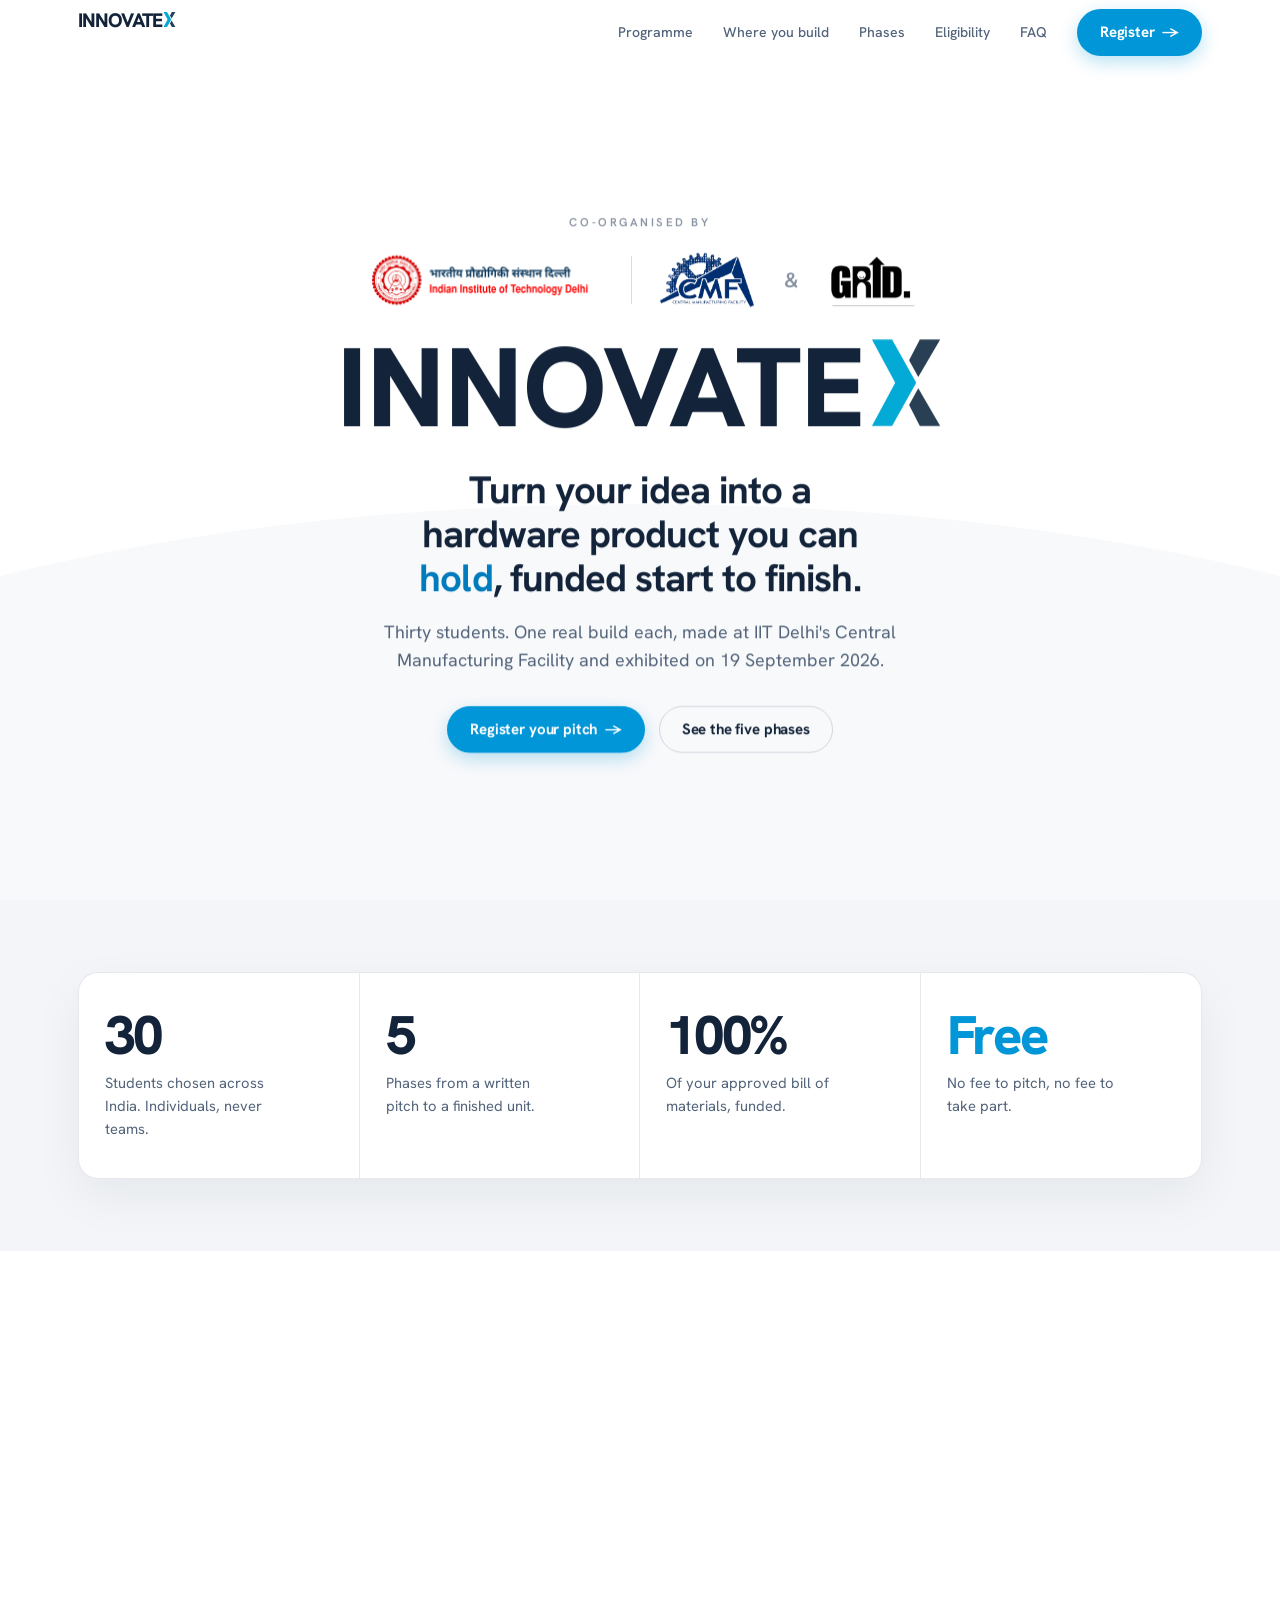
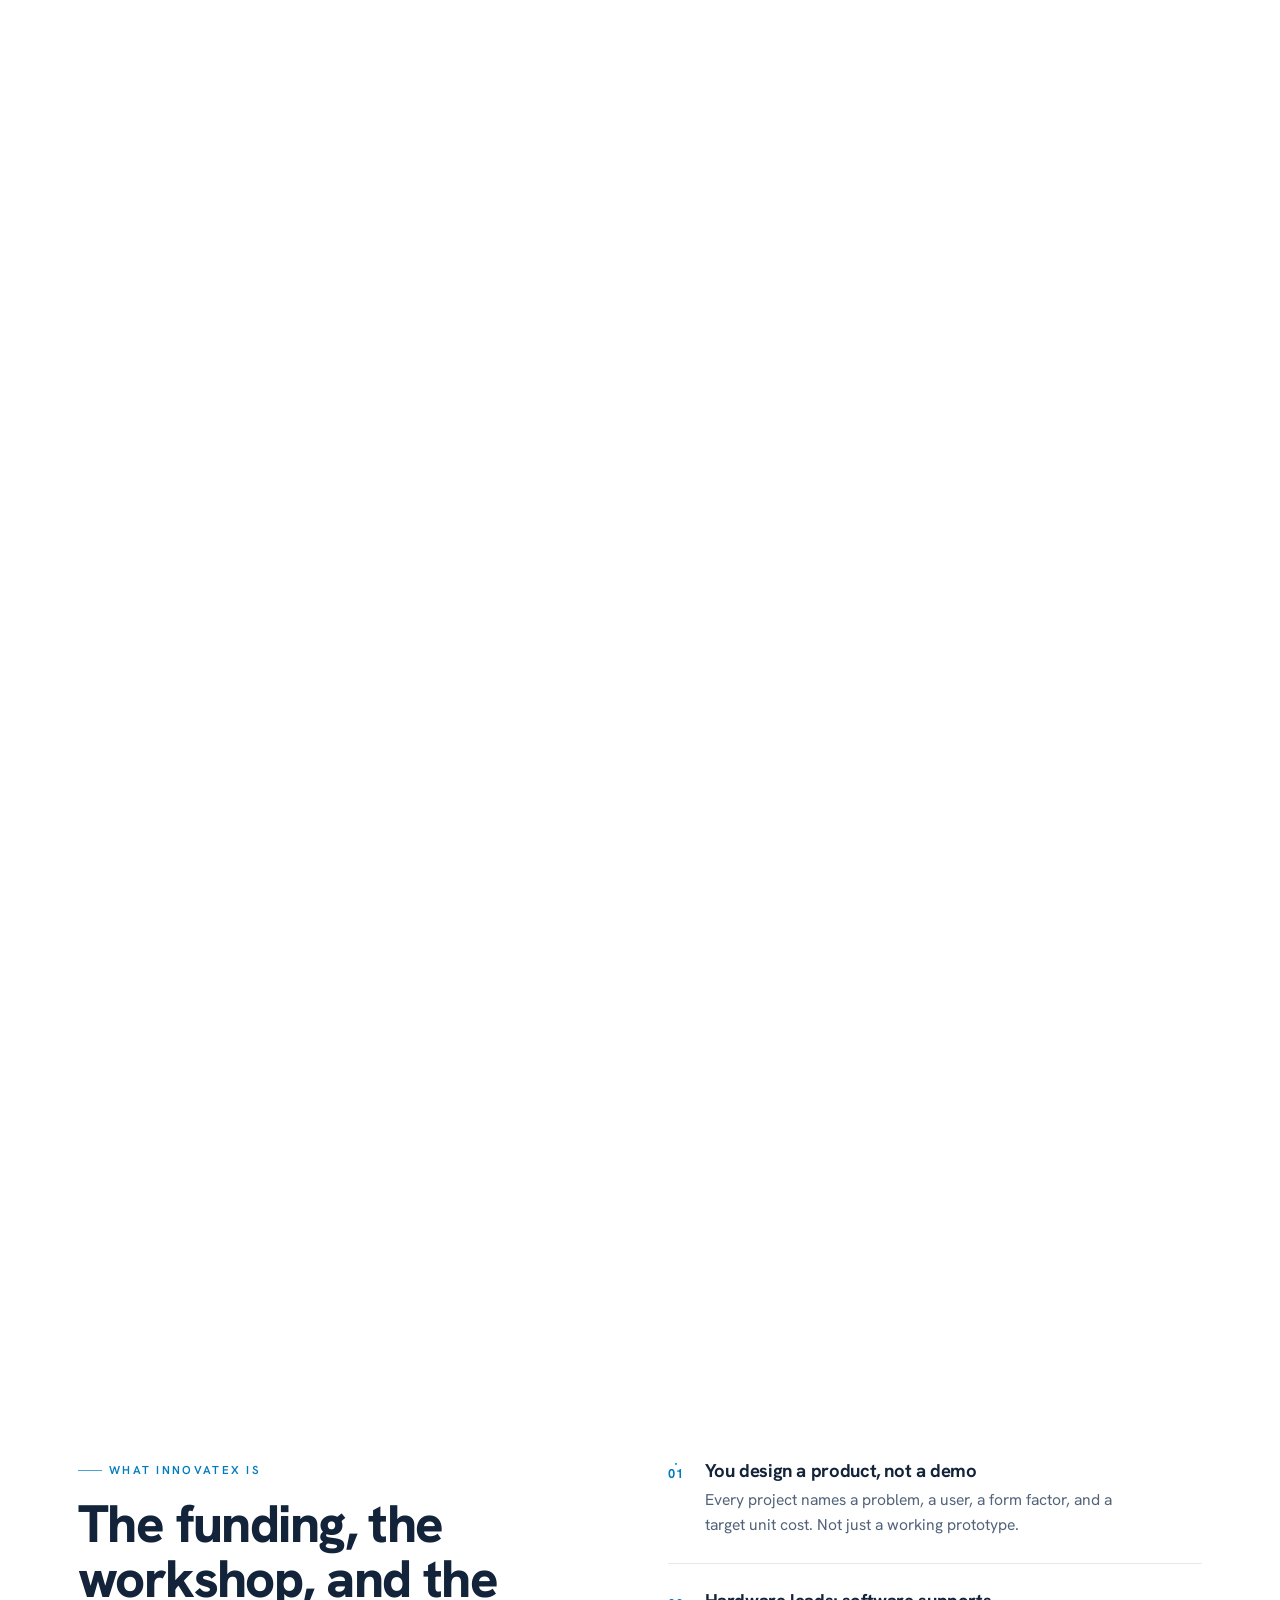
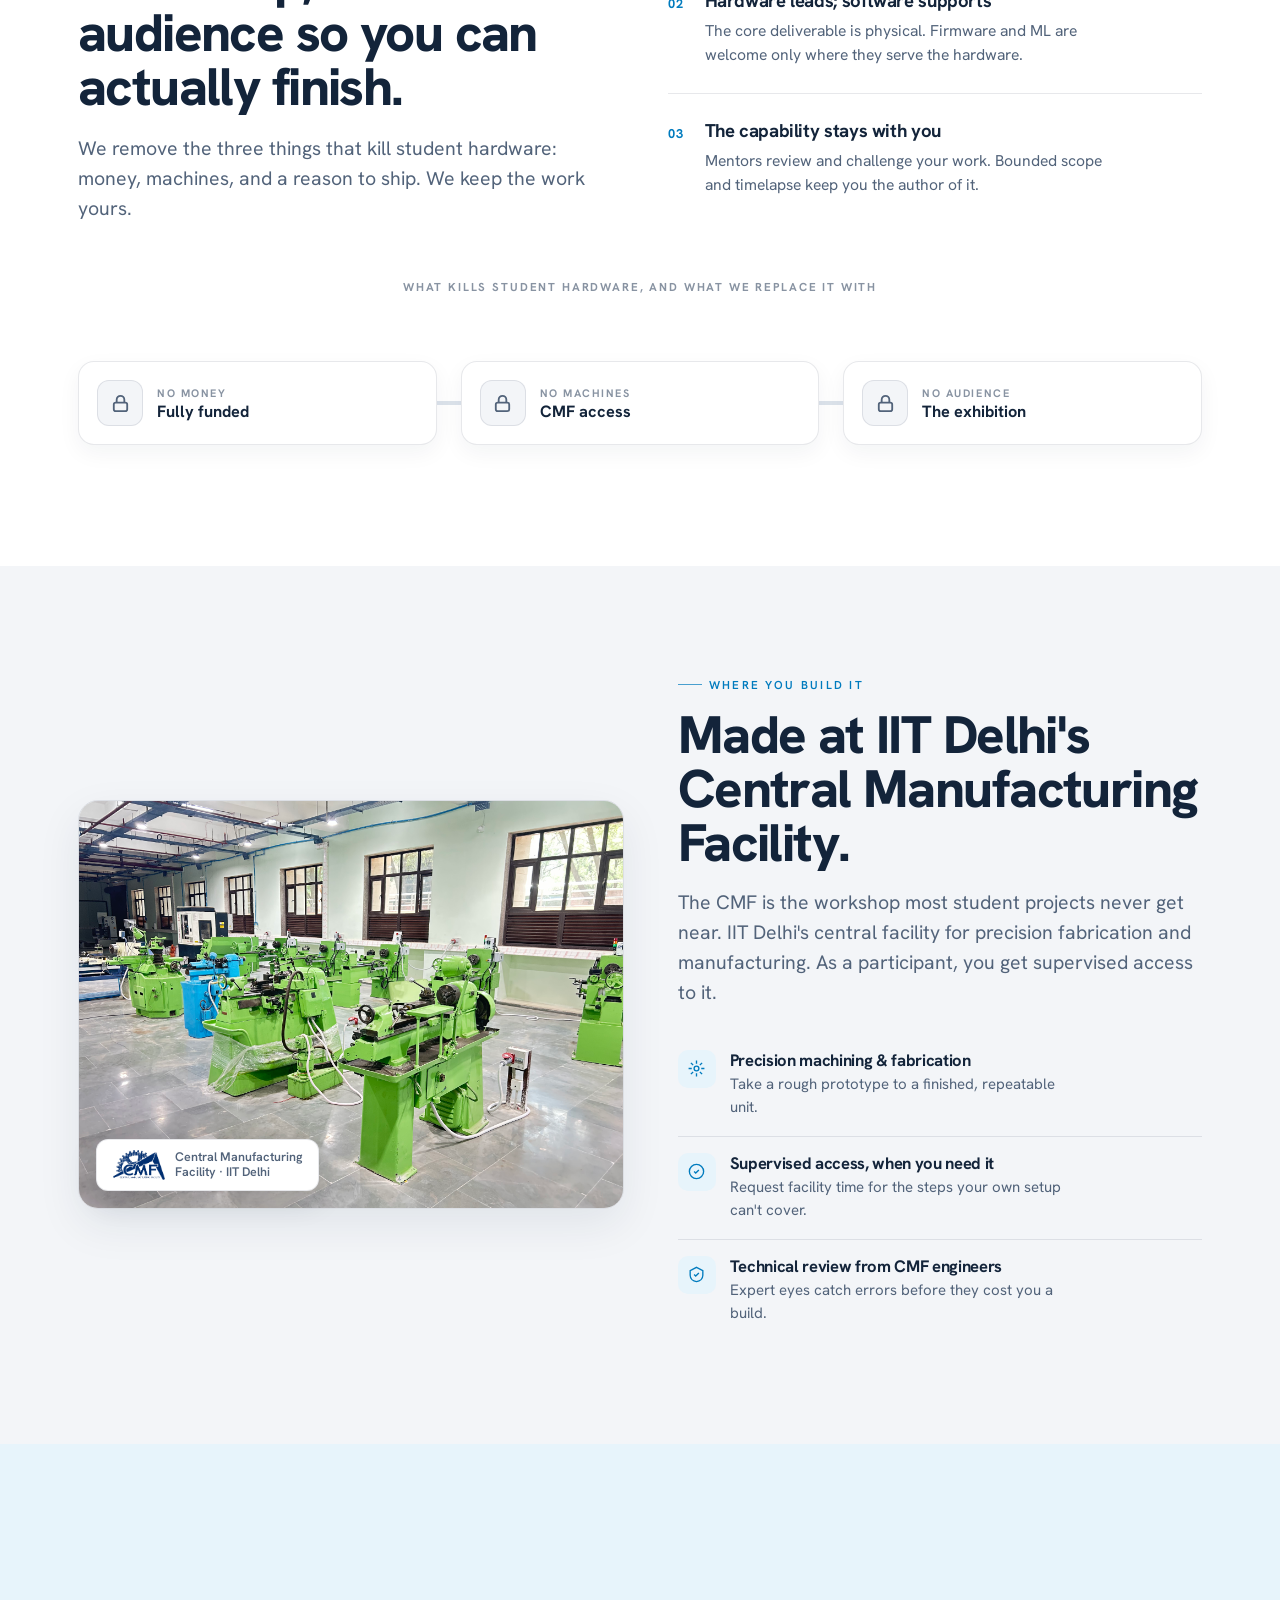
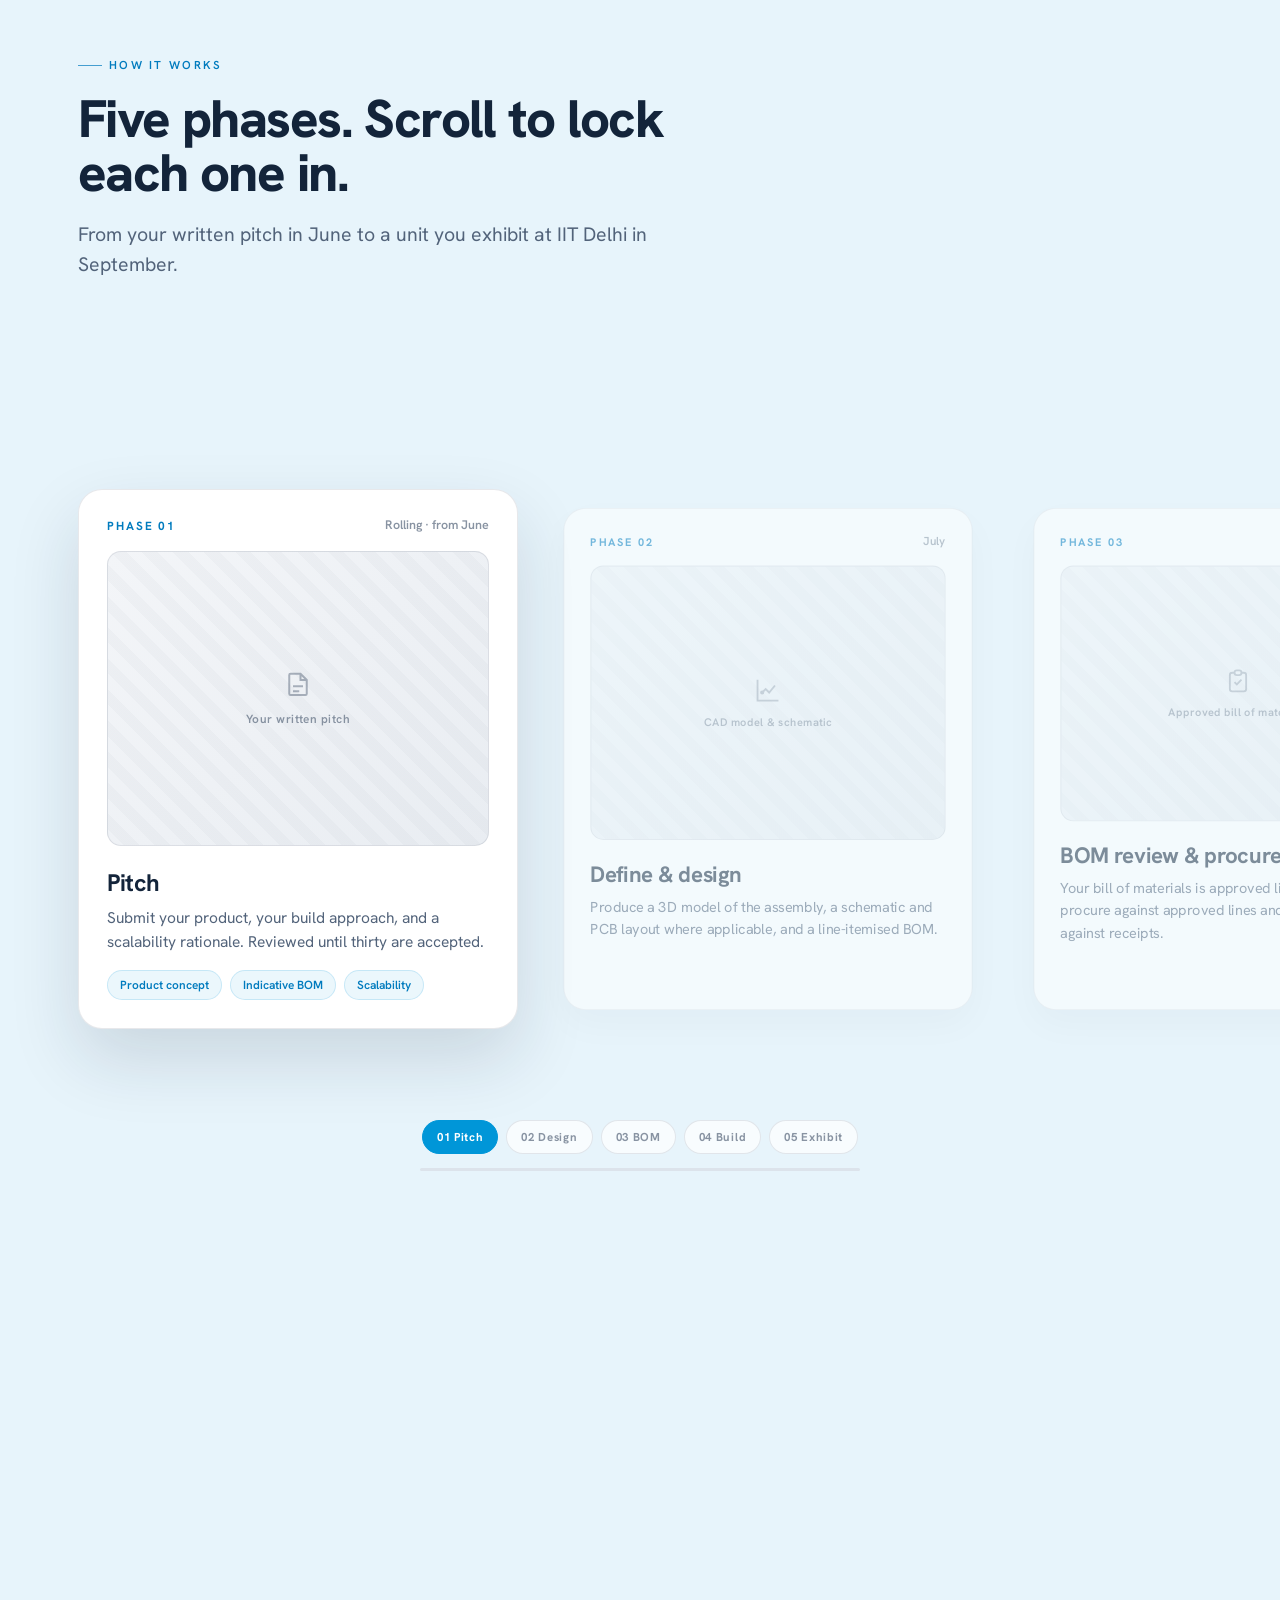
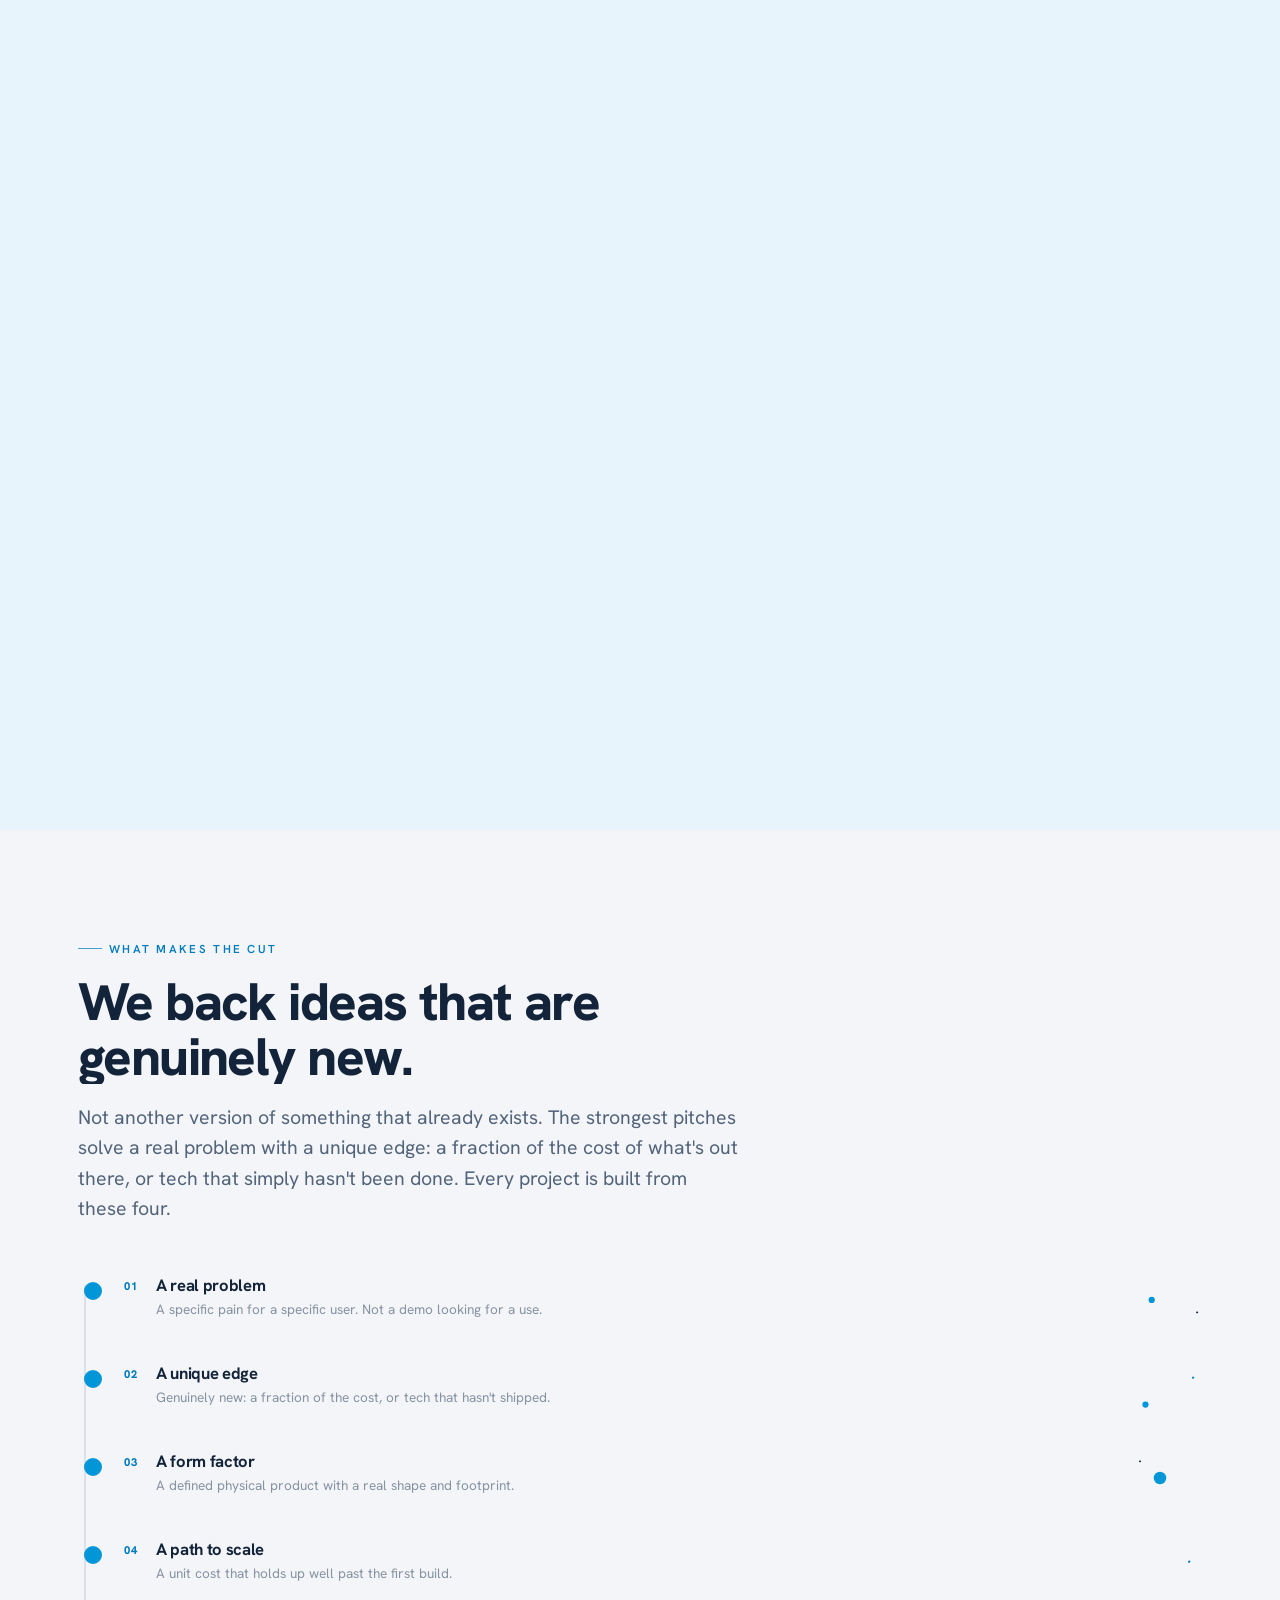
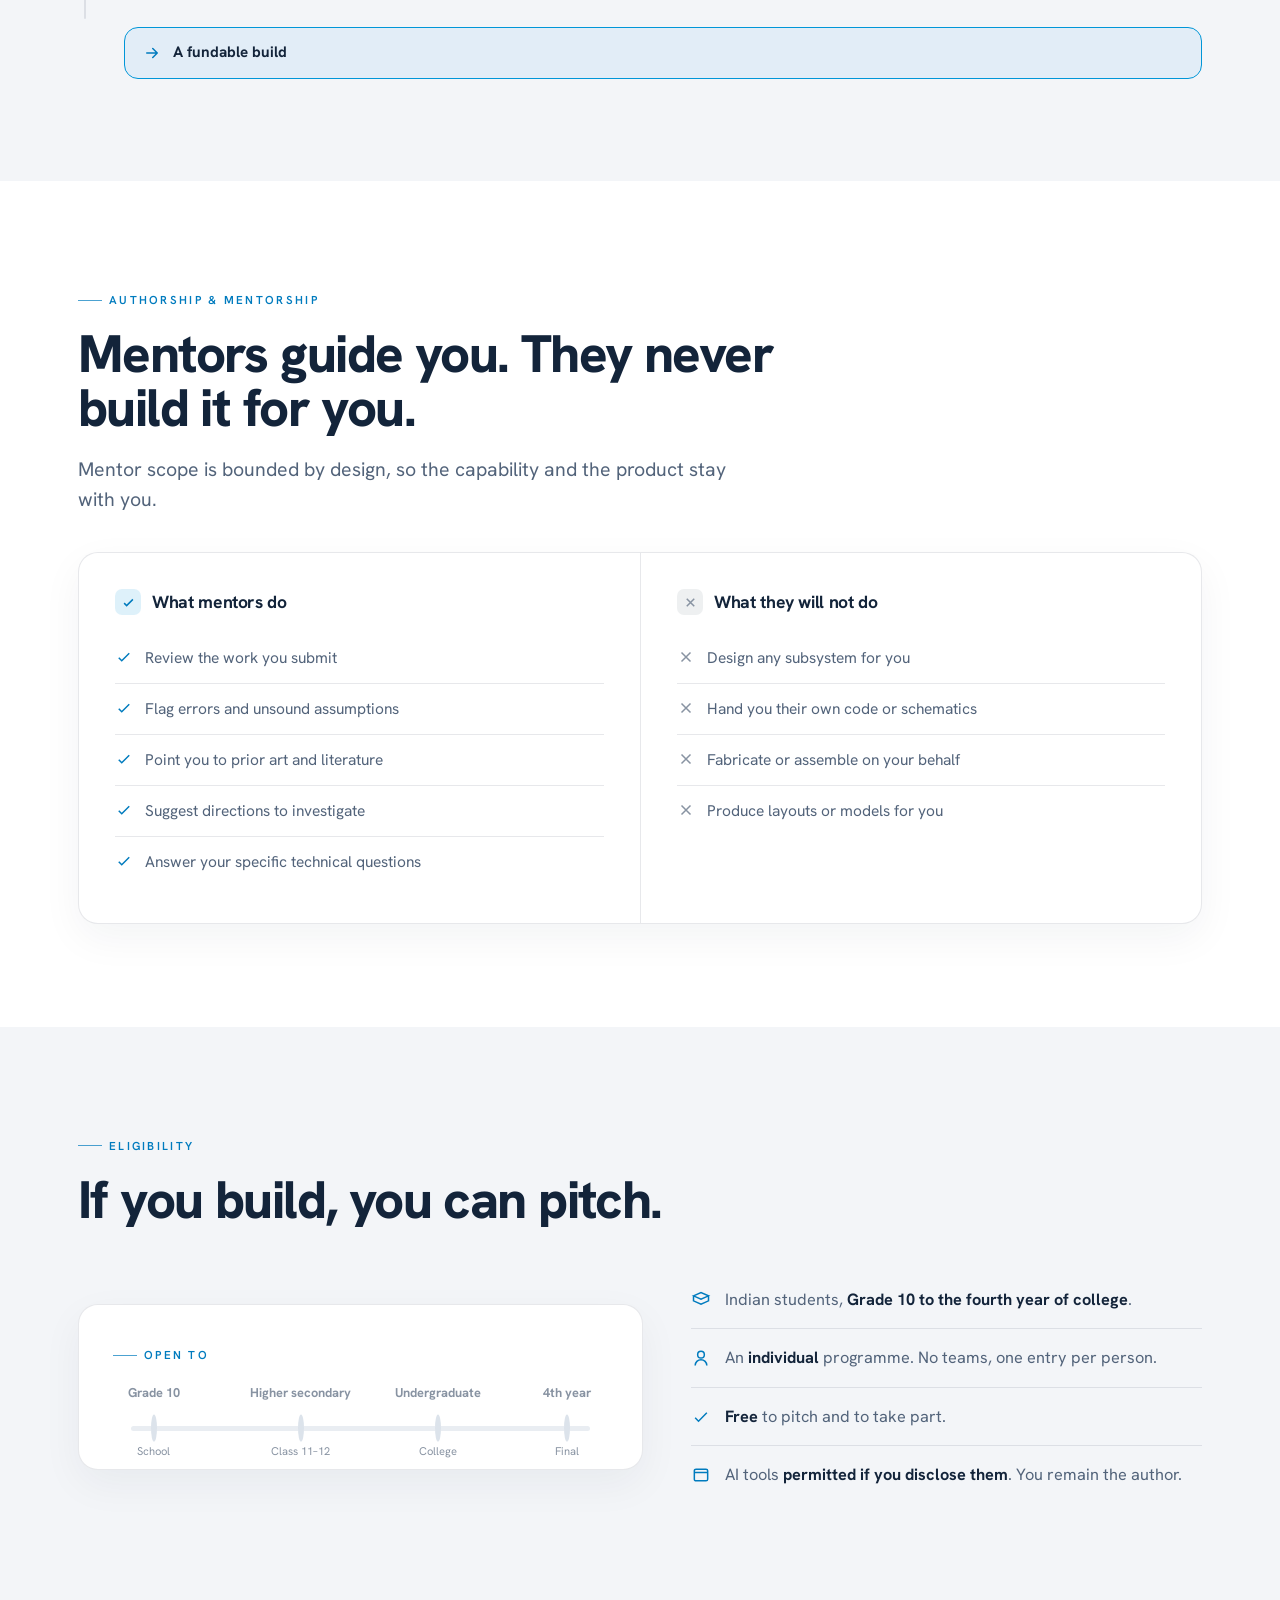
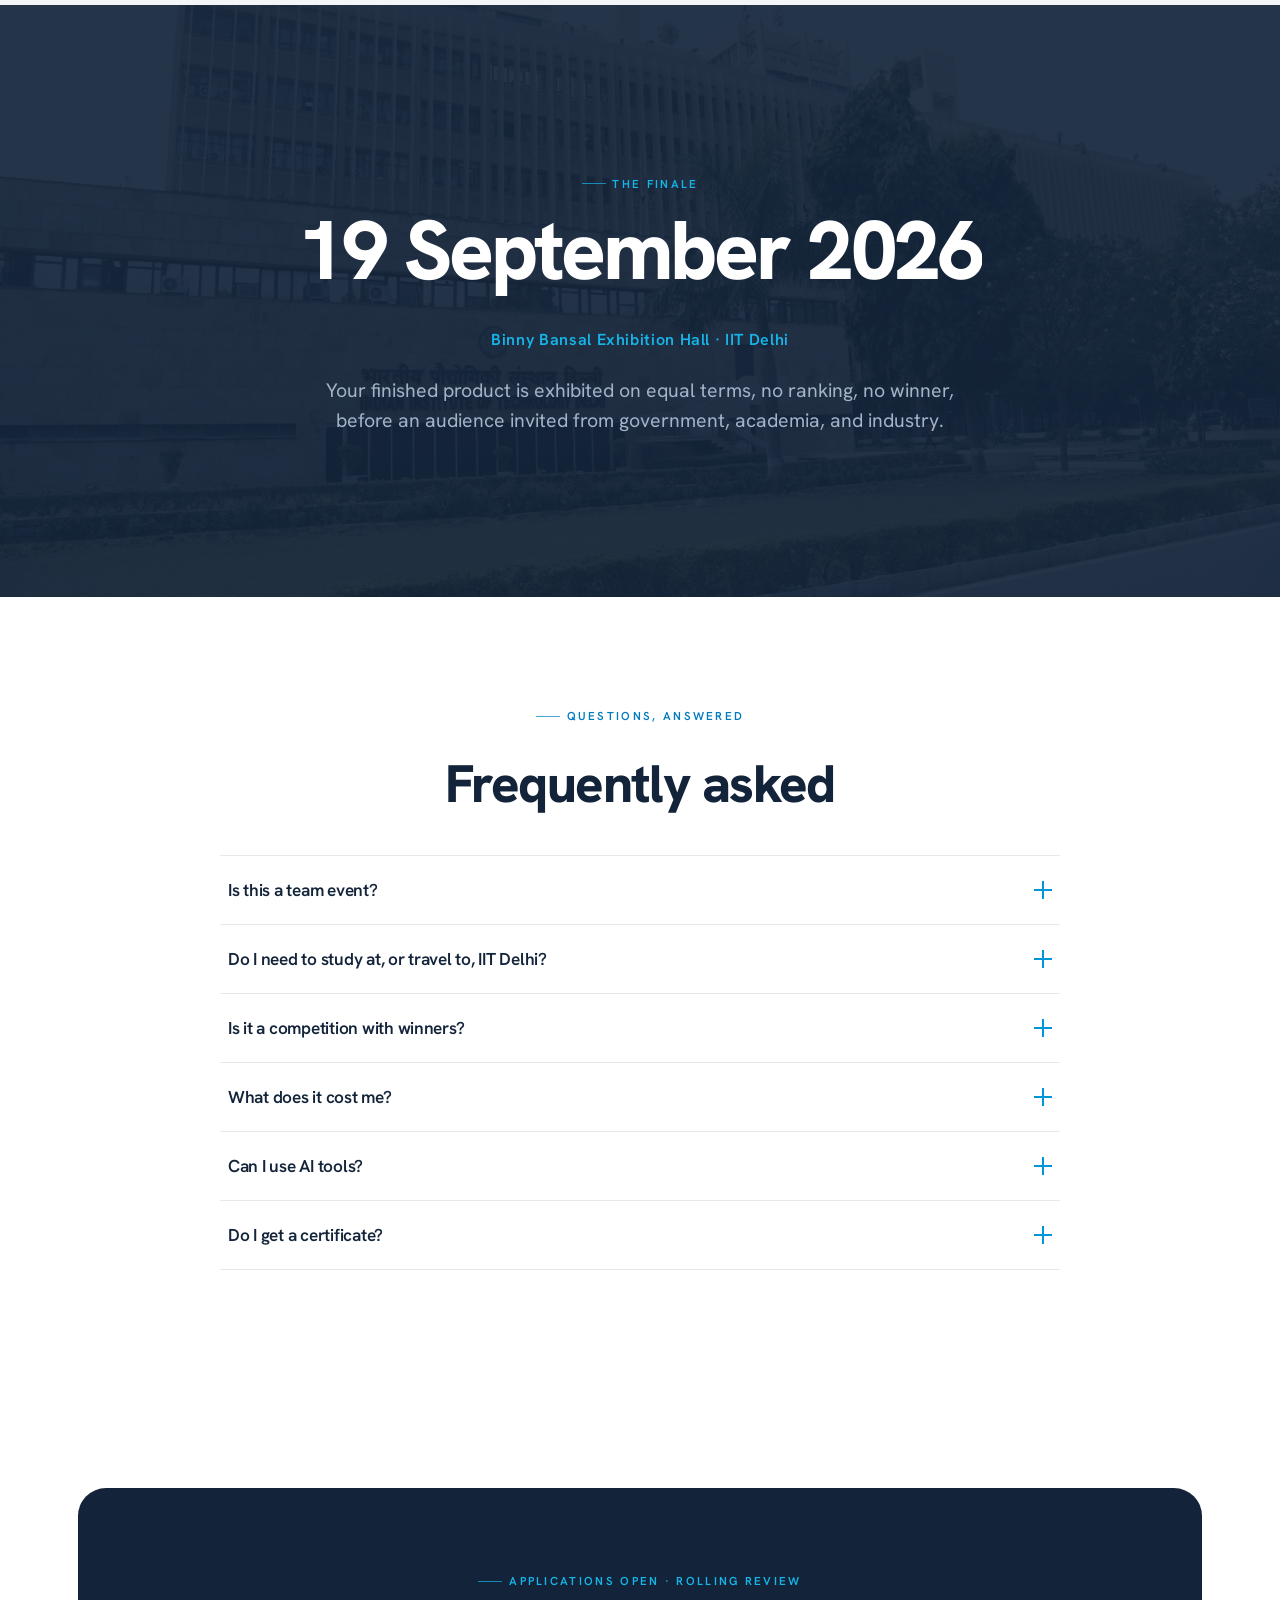
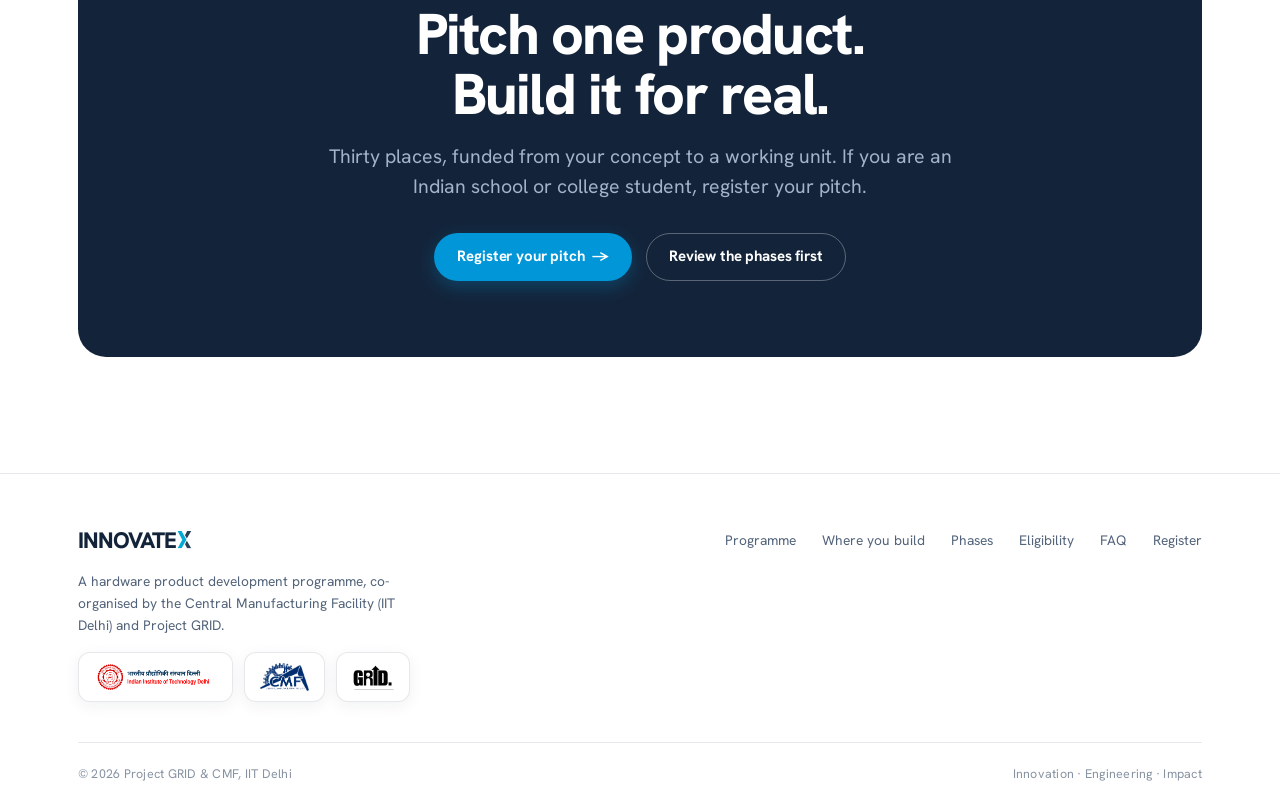
==== index.html @ f5c24d4e "Add InnovateX 2026 landing site" ====
<!doctype html>
<html lang="en">
<head>
<meta charset="UTF-8" />
<meta name="viewport" content="width=device-width, initial-scale=1.0, viewport-fit=cover" />
<title>InnovateX 2026: Build one real hardware product, funded · Project GRID × CMF, IIT Delhi</title>
<meta name="description" content="InnovateX 2026: thirty Indian students each take one hardware product from concept to a working unit. Funded end to end, built at IIT Delhi's Central Manufacturing Facility, exhibited 19 September 2026." />
<meta property="og:title" content="InnovateX 2026: Build one real hardware product" />
<meta property="og:description" content="Thirty students. One funded build each, made at IIT Delhi's CMF and exhibited 19 September 2026." />
<meta property="og:type" content="website" />
<link rel="icon" href="data:image/svg+xml,%3Csvg xmlns='http://www.w3.org/2000/svg' viewBox='0 0 100 100'%3E%3Crect width='100' height='100' fill='%23FFFFFF'/%3E%3Cline x1='24' y1='22' x2='78' y2='78' stroke='%2316273C' stroke-width='15'/%3E%3Cline x1='78' y1='22' x2='24' y2='78' stroke='%2316B6EA' stroke-width='15'/%3E%3C/svg%3E" />
<link rel="preconnect" href="https://fonts.googleapis.com" />
<link rel="preconnect" href="https://fonts.gstatic.com" crossorigin />
<link href="https://fonts.googleapis.com/css2?family=Hanken+Grotesk:wght@400;500;600;700;800&display=swap" rel="stylesheet" />
<script>
  (function(){ var r=matchMedia('(prefers-reduced-motion: reduce)').matches;
    if(!r){ document.documentElement.classList.add('anim'); window.__af=setTimeout(function(){document.documentElement.classList.remove('anim');},2800); } })();
</script>
<style>
  :root{
    --paper:#FFFFFF; --grey:#F3F5F8; --grey-2:#E9EDF2; --grey-3:#DCE3EB; --icy:#E7F4FB;
    --navy:#13243A; --ink:#17273C; --ink-2:#52637A; --ink-3:#8893A2;
    --line:rgba(19,36,58,.10); --line-2:rgba(19,36,58,.16);
    --cyan:#0096D8; --cyan-deep:#007BBE; --cyan-bright:#16B6EA;
    --t-d:#EAF1F8; --t-d2:#A2B4C9;
    --font:"Untitled Sans","Hanken Grotesk","Helvetica Neue",Arial,sans-serif;
    --enter:cubic-bezier(.16,.84,.34,1); --standard:cubic-bezier(.2,0,0,1);
    --nav-h:66px; --maxw:1180px;
  }
  *{box-sizing:border-box;margin:0;padding:0}
  html{-webkit-text-size-adjust:100%;scroll-padding-top:calc(var(--nav-h) + 14px)}
  html:not(.anim){scroll-behavior:smooth}
  body{font-family:var(--font);background:var(--paper);color:var(--ink);line-height:1.55;-webkit-font-smoothing:antialiased;text-rendering:optimizeLegibility;overflow-x:hidden}
  ::selection{background:var(--cyan);color:#fff}
  img{max-width:100%;display:block}
  a{color:inherit;text-decoration:none}
  .wrap{max-width:var(--maxw);margin:0 auto;padding:0 28px}
  :focus-visible{outline:2px solid var(--cyan);outline-offset:3px;border-radius:3px}
  .skip{position:absolute;left:-9999px;top:8px;z-index:300;background:var(--navy);color:#fff;padding:10px 16px;border-radius:8px;font-weight:600}
  .skip:focus{left:14px}

  h1,h2,h3{font-weight:800;letter-spacing:-.03em;line-height:1.04;color:var(--navy)}
  h2{font-size:clamp(2rem,4.6vw,3.3rem);letter-spacing:-.03em;line-height:1.03}
  h3{font-size:1.16rem;font-weight:700;letter-spacing:-.02em;line-height:1.22;color:var(--navy)}
  .lead{font-size:clamp(1.05rem,1.55vw,1.22rem);color:var(--ink-2);max-width:60ch;line-height:1.55}
  .eyebrow{font-size:.72rem;font-weight:600;letter-spacing:.2em;text-transform:uppercase;color:var(--cyan-deep);display:inline-flex;align-items:center;gap:.6em}
  .eyebrow::before{content:"";width:24px;height:1px;background:currentColor;opacity:.7}
  .num{font-variant-numeric:tabular-nums}

  /* logo */
  .logo{display:inline-flex;align-items:baseline;gap:.04em;font-weight:800;letter-spacing:-.045em;color:var(--navy);line-height:1;white-space:nowrap}
  .logo .lx{display:inline-block;height:.82em;width:auto;align-self:baseline;transform:translateY(.025em)}
  .logo .lx .nv{fill:#293F54} .logo .lx .cy{fill:#04AAD6}

  /* nav */
  header.nav{position:fixed;top:0;left:0;right:0;z-index:100;height:var(--nav-h);display:flex;align-items:center;background:rgba(255,255,255,.82);backdrop-filter:saturate(160%) blur(14px);-webkit-backdrop-filter:saturate(160%) blur(14px);border-bottom:1px solid transparent;transition:border-color .3s var(--standard),background .3s var(--standard)}
  header.nav.scrolled{border-bottom-color:var(--line);background:rgba(255,255,255,.93)}
  .nav .wrap{display:flex;align-items:center;justify-content:space-between;width:100%}
  .nav .logo{font-size:1.22rem;min-height:44px}
  .navlinks{display:flex;align-items:center;gap:30px}
  .navlinks a:not(.btn){font-size:.88rem;font-weight:500;color:var(--ink-2);transition:color .15s var(--standard);padding:6px 0;position:relative}
  .navlinks a:not(.btn)::after{content:"";position:absolute;left:0;right:0;bottom:0;height:2px;background:var(--cyan);transform:scaleX(0);transform-origin:left;transition:transform .25s var(--standard)}
  .navlinks a:not(.btn):hover{color:var(--navy)} .navlinks a:not(.btn):hover::after{transform:scaleX(1)}
  .btn{display:inline-flex;align-items:center;justify-content:center;gap:.5em;font-weight:700;font-size:.94rem;letter-spacing:-.01em;padding:11px 22px;border-radius:100px;cursor:pointer;border:1.5px solid transparent;min-height:44px;transition:background .15s var(--standard),transform .12s var(--standard),border-color .15s var(--standard),box-shadow .2s var(--standard)}
  .btn-primary{background:var(--cyan);color:#fff;box-shadow:0 6px 18px rgba(0,150,216,.28)}
  .btn-primary:hover{background:var(--cyan-deep);box-shadow:0 10px 26px rgba(0,150,216,.36)}
  .btn-primary:active{transform:scale(.97)}
  .btn-ghost{background:transparent;color:var(--navy);border-color:var(--line-2)}
  .btn-ghost:hover{border-color:var(--navy)}
  .btn .arr{transition:transform .15s var(--standard)}
  .btn:hover .arr{transform:translateX(3px)}
  .navtoggle{display:none;background:none;border:0;cursor:pointer;padding:10px;flex-direction:column;gap:5px;min-width:44px;min-height:44px;align-items:center;justify-content:center}
  .navtoggle span{display:block;width:22px;height:2px;background:var(--navy);transition:.25s var(--standard)}

  /* hero */
  .hero{position:relative;background:var(--paper);overflow:hidden;padding:calc(var(--nav-h) + 64px) 0 64px;min-height:100svh;display:flex;align-items:center;text-align:center}
  .hero::after{content:"";position:absolute;left:50%;bottom:0;width:150%;height:44%;transform:translateX(-50%);background:var(--grey);z-index:0;clip-path:ellipse(58% 100% at 50% 100%);opacity:.55}
  .hero .wrap{position:relative;z-index:2;width:100%}
  .hero-eyebrow{font-size:.74rem;font-weight:600;letter-spacing:.18em;text-transform:uppercase;color:var(--ink-3)}
  .hero-eyebrow b{color:var(--cyan-deep)}
  .hero-logo{margin:22px auto 0;display:flex;justify-content:center}
  .hero-logo .logo{font-size:clamp(3rem,9.5vw,7rem)}
  .hero h1{font-size:clamp(1.55rem,3vw,2.4rem);font-weight:700;letter-spacing:-.025em;line-height:1.14;color:var(--navy);max-width:21ch;margin:26px auto 0}
  .hero h1 em{font-style:normal;color:var(--cyan-deep)}
  .hero .sub{margin:18px auto 0;max-width:54ch;color:var(--ink-2);font-size:clamp(1.02rem,1.4vw,1.15rem)}
  .hero-cta{display:flex;gap:14px;justify-content:center;flex-wrap:wrap;margin-top:32px}
  .trust{margin-top:46px;display:flex;flex-direction:column;align-items:center;gap:18px}
  .trust .tl{font-size:.7rem;letter-spacing:.18em;text-transform:uppercase;color:var(--ink-3)}
  .chips{display:flex;gap:18px;align-items:center;flex-wrap:wrap;justify-content:center}
  .chip{background:#fff;border:1px solid var(--line);border-radius:12px;padding:12px 20px;height:64px;display:flex;align-items:center;box-shadow:0 4px 16px rgba(19,36,58,.06);transition:transform .25s var(--standard),box-shadow .25s var(--standard)}
  .chip:hover{transform:translateY(-3px);box-shadow:0 10px 24px rgba(19,36,58,.10)}
  .chip img{height:38px;width:auto;object-fit:contain}
  .chip.grid img{height:32px}

  /* co-organiser logo lockup (replaces text eyebrow) */
  .orgs{display:flex;flex-direction:column;align-items:center;gap:20px}
  .orgs-label{font-size:.72rem;font-weight:600;letter-spacing:.22em;text-transform:uppercase;color:var(--ink-3)}
  .orgs-row{display:flex;align-items:center;gap:30px;flex-wrap:wrap;justify-content:center}
  .orglock{display:flex;align-items:center;gap:28px}
  .orglock img{height:54px;width:auto;object-fit:contain;display:block}
  .orglock .gridimg{height:58px}
  .orglock .div{width:1px;height:48px;background:var(--line-2)}
  .orgs-row .amp{color:var(--ink-3);font-weight:600;font-size:1.3rem}

  .fx{will-change:transform,opacity}
  .anim .fx{opacity:0}
  .anim .reveal{opacity:0}

  /* sections */
  section{padding:clamp(66px,8vw,120px) 0;position:relative}
  .s-paper{background:var(--paper)} .s-grey{background:var(--grey)} .s-icy{background:var(--icy)}
  .s-navy{background:var(--navy);color:var(--t-d)}
  .s-navy h2,.s-navy h3{color:#fff}.s-navy .lead{color:var(--t-d2)}.s-navy .eyebrow{color:var(--cyan-bright)}
  .head{max-width:700px}.head .eyebrow{margin-bottom:18px}.head .lead{margin-top:18px}
  .reveal-mask{overflow:hidden;display:block}

  /* image placeholder */
  .ph{position:relative;background:linear-gradient(135deg,var(--grey) 0%,var(--grey-2) 100%);border:1px solid var(--line);border-radius:16px;overflow:hidden;display:flex;flex-direction:column;align-items:center;justify-content:center;gap:10px;color:var(--ink-3);min-height:160px}
  .ph::after{content:"";position:absolute;inset:0;background-image:repeating-linear-gradient(45deg,transparent,transparent 11px,rgba(19,36,58,.022) 11px,rgba(19,36,58,.022) 22px);pointer-events:none}
  .ph svg{width:30px;height:30px;stroke:var(--ink-3);fill:none;stroke-width:1.6;opacity:.7}
  .ph .cap{font-size:.74rem;letter-spacing:.04em;font-weight:600;color:var(--ink-3)}
  .ph.cyan{background:linear-gradient(135deg,#E7F4FB 0%,#D3ECF8 100%);border-color:rgba(0,150,216,.18)}
  .ph.cyan svg,.ph.cyan .cap{stroke:var(--cyan-deep);color:var(--cyan-deep)}

  /* credibility band */
  .cred{display:grid;grid-template-columns:repeat(4,1fr);background:#fff;border:1px solid var(--line);border-radius:20px;overflow:hidden;box-shadow:0 18px 50px rgba(19,36,58,.06)}
  .cred .c{padding:38px 26px;border-right:1px solid var(--line)}
  .cred .c:last-child{border-right:0}
  .cred .v{font-size:clamp(2.3rem,4.6vw,3.4rem);font-weight:800;letter-spacing:-.04em;line-height:.9;color:var(--navy)}
  .cred .v em{font-style:normal;color:var(--cyan)}
  .cred .l{margin-top:12px;font-size:.92rem;color:var(--ink-2);max-width:22ch}

  /* PROBLEM: cinematic "three ideas die, one lives" */
  .problem{text-align:center;background:var(--paper);padding:0;overflow:hidden}
  .problem-pin{min-height:100svh;display:flex;align-items:center}
  .problem .wrap{width:100%}
  .problem .kick{color:var(--ink-3);font-size:.72rem;letter-spacing:.24em;text-transform:uppercase;margin-bottom:46px}
  .death-stack{display:flex;flex-direction:column;gap:22px;align-items:center}
  .death{display:flex;align-items:center;gap:20px;justify-content:center;will-change:transform,opacity}
  .death-ic{width:48px;height:48px;flex:none;display:flex;align-items:center;justify-content:center;border-radius:13px;background:var(--grey);border:1px solid var(--line)}
  .death-ic svg{width:25px;height:25px;stroke:var(--ink-2);fill:none;stroke-width:1.7}
  .death-tx{position:relative;font-size:clamp(1.5rem,4.4vw,2.9rem);font-weight:800;letter-spacing:-.03em;line-height:1.1;color:var(--navy);white-space:nowrap}
  .death-tx .strike{position:absolute;left:-6px;right:-6px;top:55%;height:4px;background:#C2CAD4;transform:scaleX(0);transform-origin:left center;border-radius:4px}
  .problem .turn{display:inline-block;position:relative;font-size:clamp(2rem,6.4vw,4.4rem);font-weight:800;letter-spacing:-.035em;line-height:1.04;color:var(--navy);margin-top:46px}
  .problem .turn em{font-style:normal;color:var(--cyan)}
  .problem .turn .ul{position:absolute;left:0;right:0;bottom:-12px;height:6px;background:var(--cyan);transform:scaleX(0);transform-origin:left center;border-radius:5px}
  .anim .problem .kick,.anim .death,.anim .problem .turn{opacity:0}

  /* connecting spine through the 01-02-03 sequence */
  .deflist-wrap{position:relative}
  .deflist-wrap .spine{position:absolute;left:7px;top:9px;bottom:36px;width:2px;background:linear-gradient(var(--cyan-bright),var(--cyan));transform:scaleY(0);transform-origin:top center;border-radius:2px}
  .deflist .dn{position:relative;z-index:1}

  /* CMF machining sweep + phase-card lock-in shimmer */
  .cmf-photo{position:relative;border-radius:20px;overflow:hidden;aspect-ratio:4/3;border:1px solid var(--line);box-shadow:0 16px 44px rgba(19,36,58,.08)}
  .cmf-photo img{width:100%;height:100%;object-fit:cover;display:block;transform:scale(1.02);transition:transform .6s var(--enter)}
  .cmf-media:hover .cmf-photo img{transform:scale(1.06)}
  .cmf-media .ph::before,.cmf-photo::before{content:"";position:absolute;top:0;bottom:0;width:38%;left:-50%;background:linear-gradient(90deg,transparent,rgba(255,255,255,.6),transparent);transform:skewX(-12deg);opacity:0;z-index:2;pointer-events:none}
  .cmf-media .ph.scan::before,.cmf-photo.scan::before{animation:sweep 1.5s var(--enter) forwards}
  @keyframes sweep{0%{left:-50%;opacity:0}14%{opacity:1}82%{opacity:1}100%{left:130%;opacity:0}}
  .pcard.active .pcard-media::before{content:"";position:absolute;inset:0;background:linear-gradient(100deg,transparent,rgba(255,255,255,.5),transparent);transform:translateX(-110%) skewX(-12deg);animation:sweep2 1.05s var(--enter) .08s;pointer-events:none;z-index:2}
  @keyframes sweep2{to{transform:translateX(120%) skewX(-12deg)}}

  /* exhibition date mask reveal */
  .exhibit .dmask{display:inline-block;overflow:hidden;padding-bottom:.08em}
  .exhibit .dinner{display:inline-block}

  /* editorial deflist */
  .editorial{display:grid;grid-template-columns:1fr 1fr;gap:56px;align-items:start}
  .deflist{list-style:none;margin-top:6px}
  .deflist li{padding:26px 0;border-top:1px solid var(--line);display:grid;grid-template-columns:auto 1fr;gap:20px;align-items:start;transition:transform .25s var(--standard)}
  .deflist li:hover{transform:translateX(4px)}
  .deflist li:first-child{border-top:0;padding-top:0}
  .deflist .dn{font-size:.8rem;font-weight:700;color:var(--cyan-deep);letter-spacing:.1em;padding-top:4px}
  .deflist h3{margin-bottom:6px}.deflist p{color:var(--ink-2);font-size:.98rem;max-width:46ch}

  /* CMF section */
  .cmf-grid{display:grid;grid-template-columns:1.02fr .98fr;gap:54px;align-items:center}
  .cmf-media{position:relative}
  .cmf-media .ph{min-height:380px;border-radius:20px}
  .cmf-badge{position:absolute;left:18px;bottom:18px;background:#fff;border:1px solid var(--line);border-radius:12px;padding:10px 16px;display:flex;align-items:center;gap:10px;box-shadow:0 10px 30px rgba(19,36,58,.12)}
  .cmf-badge img{height:30px;width:auto}
  .cmf-badge span{font-size:.78rem;font-weight:600;color:var(--ink-2);line-height:1.2}
  .cmf-feats{list-style:none;margin-top:26px}
  .cmf-feats li{display:flex;gap:14px;padding:16px 0;border-top:1px solid var(--line)}
  .cmf-feats li:first-child{border-top:0}
  .cmf-feats .fi{width:38px;height:38px;border-radius:10px;background:var(--icy);display:flex;align-items:center;justify-content:center;flex:none}
  .cmf-feats .fi svg{width:19px;height:19px;stroke:var(--cyan-deep);fill:none;stroke-width:1.7}
  .cmf-feats h3{font-size:1.04rem;margin-bottom:3px}
  .cmf-feats p{font-size:.94rem;color:var(--ink-2);max-width:42ch}

  /* PHASES: pinned horizontal w/ snap */
  .phases-head{padding:clamp(66px,8vw,110px) 0 30px}
  .phases-pin{position:relative;height:100svh;overflow:hidden}
  .phases-track{display:flex;align-items:center;gap:30px;height:100%;padding:0 max(28px,calc((100vw - var(--maxw))/2 + 28px));will-change:transform}
  .pcard{flex:0 0 min(70vw,440px);background:#fff;border:1px solid var(--line);border-radius:24px;height:min(70vh,540px);display:flex;flex-direction:column;overflow:hidden;box-shadow:0 16px 40px rgba(19,36,58,.06);transition:transform .45s var(--enter),box-shadow .45s var(--enter),opacity .45s var(--enter)}
  .pcard-top{display:flex;align-items:center;justify-content:space-between;padding:26px 28px 16px}
  .pcard .pn{font-size:.74rem;letter-spacing:.16em;text-transform:uppercase;color:var(--cyan-deep);font-weight:700}
  .pcard .when{font-size:.78rem;color:var(--ink-3);font-weight:600}
  .pcard-media{flex:1;margin:0 28px;border-radius:14px;min-height:120px}
  .pcard-body{padding:22px 28px 28px}
  .pcard-body h3{font-size:1.5rem;margin-bottom:8px}
  .pcard-body p{color:var(--ink-2);font-size:.97rem}
  .deliv{list-style:none;display:flex;flex-wrap:wrap;gap:8px;margin-top:16px}
  .deliv li{font-size:.74rem;font-weight:600;color:var(--cyan-deep);background:rgba(0,150,216,.08);border:1px solid rgba(0,150,216,.16);border-radius:100px;padding:5px 12px}
  .pcard .note{display:inline-block;margin-top:12px;font-size:.74rem;color:var(--cyan-deep);border:1px solid rgba(0,150,216,.3);border-radius:100px;padding:5px 13px}
  /* slot-machine emphasis */
  .phases.snapping .pcard{opacity:.5;transform:scale(.93)}
  .phases.snapping .pcard.active{opacity:1;transform:scale(1);box-shadow:0 30px 70px rgba(19,36,58,.14)}
  .phases.snapping .pcard .pcard-body,.phases.snapping .pcard .pcard-media{transition:opacity .4s var(--enter),transform .4s var(--enter)}
  .phases.snapping .pcard:not(.active) .deliv,.phases.snapping .pcard:not(.active) .note{opacity:0;transform:translateY(10px)}
  .phases.snapping .pcard.active .deliv,.phases.snapping .pcard.active .note{opacity:1;transform:none;transition:opacity .5s var(--enter) .12s,transform .5s var(--enter) .12s}
  .phases-foot{position:absolute;left:0;right:0;bottom:38px;z-index:3;display:flex;flex-direction:column;align-items:center;gap:14px}
  .steps{display:flex;gap:8px}
  .steps .stp{display:flex;align-items:center;gap:8px;font-size:.72rem;font-weight:700;letter-spacing:.06em;color:var(--ink-3);padding:7px 14px;border-radius:100px;border:1px solid var(--line);background:rgba(255,255,255,.7);transition:.3s var(--standard)}
  .steps .stp.on{color:#fff;background:var(--cyan);border-color:var(--cyan)}
  .phases-prog{width:min(440px,70vw);height:3px;background:var(--grey-3);border-radius:3px;overflow:hidden}
  .phases-prog span{display:block;height:100%;width:0;background:var(--cyan);border-radius:3px}
  .scrollcue{display:inline-flex;align-items:center;gap:8px;font-size:.74rem;letter-spacing:.04em;color:var(--ink-3);margin-top:8px}

  /* ledgers */
  .ledgers{display:grid;grid-template-columns:1fr 1fr;gap:22px;margin-top:38px}
  .ledger{background:#fff;border:1px solid var(--line);border-radius:18px;padding:30px;box-shadow:0 10px 30px rgba(19,36,58,.05)}
  .ledger h3{display:flex;align-items:center;gap:11px;margin-bottom:16px;font-size:1.08rem}
  .ledger .dot{width:24px;height:24px;border-radius:50%;display:flex;align-items:center;justify-content:center;flex:none}
  .ledger.yes .dot{background:rgba(0,150,216,.13)} .ledger.no .dot{background:rgba(19,36,58,.07)}
  .ledger .dot svg{width:14px;height:14px;stroke-width:2.4;fill:none}
  .ledger.yes .dot svg{stroke:var(--cyan-deep)} .ledger.no .dot svg{stroke:var(--ink-3)}
  .ledger ul{list-style:none}
  .ledger li{padding:12px 0;border-top:1px solid var(--line);font-size:.97rem;color:var(--ink-2);display:flex;gap:12px;align-items:flex-start}
  .ledger li:first-child{border-top:0}
  .ledger li svg{width:17px;height:17px;flex:none;margin-top:3px;fill:none;stroke-width:2}
  .ledger.yes li svg{stroke:var(--cyan-deep)} .ledger.no li svg{stroke:var(--ink-3)}

  /* 3 — requirements: editorial argument stack */
  .req-stack{position:relative;padding-left:46px;margin:52px 0 0}
  .rqs-rail{position:absolute;left:6px;top:10px;width:2px;bottom:60px;background:var(--line);border-radius:2px;overflow:hidden}
  .rqs-fill{width:100%;height:100%;background:var(--cyan);transform-origin:top;transform:scaleY(1)}
  .rqs-row{position:relative;display:flex;align-items:flex-start;gap:20px;padding-bottom:34px}
  .rqs-row::before{content:'';position:absolute;left:-40px;top:7px;width:14px;height:14px;border-radius:50%;border:2px solid var(--cyan);background:var(--cyan);z-index:1;transition:border-color .3s,background .3s}
  .rqs-content{flex:1;display:flex;align-items:flex-start;gap:14px}
  .rqs-n{font-size:.7rem;font-weight:800;letter-spacing:.07em;color:var(--cyan-deep);padding-top:3px;white-space:nowrap;min-width:18px}
  .rqs-h{font-size:1.04rem;font-weight:700;color:var(--navy);margin:0 0 4px}
  .rqs-p{font-size:.85rem;color:var(--ink-3);margin:0;line-height:1.55}
  .rqs-vis{width:84px;height:54px;flex-shrink:0}
  .rqs-vis svg{width:100%;height:100%;overflow:visible}
  .rv-line,.rv-mkt,.rv-edge,.rv-box,.rv-step,.rv-arr,.rv-pins{fill:none;stroke-linecap:round;stroke-linejoin:round}
  .rv-line,.rv-box,.rv-pins,.rv-step{stroke:var(--navy);stroke-width:1.6}
  .rv-mkt{stroke:var(--grey-3);stroke-width:1.5}
  .rv-edge,.rv-arr{stroke:var(--cyan-deep);stroke-width:2}
  .rv-dot{fill:var(--cyan)}
  .rqs-sum{display:flex;align-items:center;gap:12px;padding:13px 18px;background:rgba(0,131,219,.07);border:1.5px solid var(--cyan);border-radius:14px}
  .rqs-sum svg{width:18px;height:18px;stroke:var(--cyan-deep);stroke-width:2;fill:none;flex-shrink:0;stroke-linecap:round;stroke-linejoin:round}
  .rqs-sum span{font-weight:700;color:var(--navy);font-size:.95rem}

  /* scope */
  .scope{display:grid;grid-template-columns:1fr 1fr;border:1px solid var(--line);border-radius:20px;overflow:hidden;background:#fff;margin-top:38px;box-shadow:0 14px 40px rgba(19,36,58,.05)}
  .scope .col{padding:36px}.scope .col+.col{border-left:1px solid var(--line)}
  .scope .col h3{display:flex;align-items:center;gap:11px;margin-bottom:18px;font-size:1.1rem}
  .scope .bd{width:26px;height:26px;border-radius:7px;display:flex;align-items:center;justify-content:center;flex:none}
  .scope .bd svg{width:15px;height:15px;stroke-width:2.4;fill:none}
  .scope .do .bd{background:rgba(0,150,216,.13)} .scope .do .bd svg{stroke:var(--cyan-deep)}
  .scope .dont .bd{background:rgba(19,36,58,.07)} .scope .dont .bd svg{stroke:var(--ink-3)}
  .scope ul{list-style:none}
  .scope li{padding:13px 0;border-top:1px solid var(--line);display:flex;gap:12px;color:var(--ink-2);font-size:.97rem}
  .scope li:first-of-type{border-top:0}
  .scope li svg{width:18px;height:18px;flex:none;margin-top:2px;stroke-width:2;fill:none}
  .scope .do li svg{stroke:var(--cyan-deep)} .scope .dont li svg{stroke:var(--ink-3)}

  /* eligibility */
  .elig{display:grid;grid-template-columns:1.05fr .95fr;gap:48px;align-items:center}
  .scale{background:#fff;border:1px solid var(--line);border-radius:20px;padding:34px;box-shadow:0 14px 40px rgba(19,36,58,.05)}
  .scale .bar{height:10px;border-radius:100px;background:var(--grey-2);position:relative;margin:26px 0 14px;overflow:hidden}
  .scale .bar .lit{position:absolute;inset:0;background:var(--cyan);transform-origin:left;transform:scaleX(0)}
  .scale .ends{display:flex;justify-content:space-between;font-weight:700;color:var(--navy);font-size:.95rem}
  .scale .mid{display:flex;justify-content:space-between;font-size:.77rem;color:var(--ink-3);margin-top:8px}
  .facts2{list-style:none}
  .facts2 li{display:flex;gap:14px;padding:16px 0;border-top:1px solid var(--line);font-size:1.02rem;color:var(--ink-2)}
  .facts2 li:first-child{border-top:0}.facts2 li b{color:var(--navy);font-weight:700}
  .facts2 li svg{width:20px;height:20px;flex:none;margin-top:3px;stroke:var(--cyan-deep);fill:none;stroke-width:1.8}

  /* exhibition */
  .exhibit{position:relative;color:#fff;text-align:center;overflow:hidden;background:var(--navy);padding:clamp(110px,18vh,210px) 0}
  .exhibit .bgwrap{position:absolute;inset:-12% 0;z-index:0;overflow:hidden}
  .exhibit .bgimg{width:100%;height:100%;object-fit:cover;opacity:.20;filter:grayscale(.4)}
  .exhibit .ov{position:absolute;inset:0;background:rgba(19,36,58,.6);z-index:1}
  .exhibit .wrap{position:relative;z-index:2}
  .exhibit .date{font-size:clamp(2.6rem,7vw,5.2rem);font-weight:800;letter-spacing:-.04em;color:#fff;line-height:1}
  .exhibit .where{margin-top:16px;color:var(--cyan-bright);font-weight:600;letter-spacing:.04em}
  .exhibit p.lead{margin:22px auto 0;color:var(--t-d2);text-align:center}

  /* faq */
  .faq{max-width:840px;margin:0 auto}
  .qa{border-top:1px solid var(--line)}.qa:last-child{border-bottom:1px solid var(--line)}
  .qa button{width:100%;background:none;border:0;cursor:pointer;text-align:left;padding:23px 8px;display:flex;align-items:center;justify-content:space-between;gap:20px;font-family:inherit;font-size:1.08rem;font-weight:600;letter-spacing:-.015em;color:var(--navy);min-height:44px;transition:color .2s}
  .qa button:hover{color:var(--cyan-deep)}
  .qa .pm{position:relative;width:18px;height:18px;flex:none}
  .qa .pm::before,.qa .pm::after{content:"";position:absolute;background:var(--cyan);transition:transform .25s var(--standard)}
  .qa .pm::before{top:50%;left:0;right:0;height:2px;transform:translateY(-50%)}
  .qa .pm::after{left:50%;top:0;bottom:0;width:2px;transform:translateX(-50%)}
  .qa[aria-expanded="true"] .pm::after{transform:translateX(-50%) rotate(90deg);opacity:0}
  .qa .ans{max-height:0;overflow:hidden;transition:max-height .3s var(--standard)}
  .qa .ans p{padding:0 8px 23px;color:var(--ink-2);max-width:66ch;font-size:1rem}

  /* cta */
  .cta{padding:clamp(70px,9vw,120px) 0}
  .cta-card{background:var(--navy);border-radius:28px;padding:clamp(44px,6vw,80px);text-align:center;position:relative;overflow:hidden}
  .cta-card h2{color:#fff;font-size:clamp(2.1rem,5vw,3.6rem);max-width:18ch;margin:0 auto}
  .cta-card .lead{margin:18px auto 32px;color:var(--t-d2);text-align:center}
  .cta-card .hero-cta{justify-content:center}
  .cta-card .eyebrow{color:var(--cyan-bright);justify-content:center;margin-bottom:14px}

  footer{background:var(--paper);color:var(--ink-2);padding:56px 0 40px;border-top:1px solid var(--line)}
  .foot{display:flex;justify-content:space-between;align-items:flex-start;gap:40px;flex-wrap:wrap}
  .foot .logo{font-size:1.4rem;margin-bottom:8px}
  .foot p{font-size:.86rem;max-width:42ch;line-height:1.6;margin-top:10px}
  .foot .links{display:flex;gap:26px;flex-wrap:wrap}
  .foot .links a{font-size:.86rem;color:var(--ink-2);transition:color .15s}.foot .links a:hover{color:var(--navy)}
  .foot-chips{display:flex;gap:11px;flex-wrap:wrap;margin-top:16px}
  .foot-chips .chip{height:50px;padding:9px 15px}.foot-chips .chip img{height:28px}
  .legal{margin-top:40px;padding-top:22px;border-top:1px solid var(--line);display:flex;justify-content:space-between;gap:18px;flex-wrap:wrap;font-size:.78rem;color:var(--ink-3);letter-spacing:.02em}

  /* ============ DIEGETIC STORY FIGURES ============ */
  .figcap{font-size:.72rem;font-weight:700;letter-spacing:.16em;text-transform:uppercase;color:var(--ink-3);text-align:center;margin-bottom:8px}

  /* 1 — blockers track: three gates unlock as the rail fills */
  .btrack{position:relative;margin:48px 0 0;padding:18px 0}
  .btrack .rail{position:absolute;left:30px;right:30px;top:50%;height:4px;background:var(--grey-3);border-radius:4px;transform:translateY(-50%)}
  .btrack .rail .rfill{position:absolute;left:0;top:0;bottom:0;width:100%;background:linear-gradient(90deg,var(--cyan),var(--cyan-bright));transform-origin:left;transform:scaleX(1);border-radius:4px}
  .btrack .gates{position:relative;display:grid;grid-template-columns:repeat(3,1fr);gap:24px}
  .gate{background:#fff;border:1px solid var(--line);border-radius:16px;padding:18px 18px;display:flex;align-items:center;gap:14px;box-shadow:0 12px 32px rgba(19,36,58,.07);border-color:rgba(0,150,216,.4)}
  .gate .gic{width:46px;height:46px;border-radius:12px;flex:none;display:flex;align-items:center;justify-content:center;background:var(--cyan);border:1px solid var(--cyan);position:relative}
  .gate .gic svg{width:23px;height:23px;fill:none;stroke-width:1.9;position:absolute}
  .gate .gic .lock{stroke:var(--ink-2);opacity:0}
  .gate .gic .chk{stroke:#fff;opacity:1}
  .gate .gtx{display:flex;flex-direction:column;gap:2px;min-width:0}
  .gate .gk{font-size:.68rem;letter-spacing:.14em;text-transform:uppercase;color:var(--ink-3);font-weight:700}
  .gate .gv{font-size:1.02rem;font-weight:700;color:var(--navy);line-height:1.15;opacity:1}
  .gate.locked{border-color:var(--line);box-shadow:0 8px 22px rgba(19,36,58,.05)}
  .gate.locked .gic{background:var(--grey);border-color:var(--line)}
  .gate.locked .gic .lock{opacity:1} .gate.locked .gic .chk{opacity:0}
  .gate.locked .gv{opacity:0}


  /* (req-stack CSS is in requirements block above) */

  /* 4 — mentorship boundary that holds */
  .bound{position:relative;margin:0}
  .scope{position:relative}
  .bshield{position:absolute;left:50%;top:50%;transform:translate(-50%,-50%);z-index:3;width:50px;height:58px;display:flex;align-items:center;justify-content:center;background:#fff;border-radius:14px;box-shadow:0 10px 28px rgba(19,36,58,.12)}
  .bshield svg{width:28px;height:28px;stroke:var(--cyan-deep);fill:rgba(0,150,216,.08);stroke-width:1.7}
  .bline{position:absolute;left:50%;top:8%;bottom:8%;width:2px;background:repeating-linear-gradient(var(--cyan) 0 7px,transparent 7px 14px);transform:translateX(-50%);transform-origin:top;z-index:2;opacity:.8}
  @media(max-width:720px){ .bshield,.bline{display:none} }

  /* 5 — eligibility span: stepping stones light across the range */
  .span{position:relative;padding:8px 4px 4px}
  .span .strack{position:relative;height:5px;background:var(--grey-2);border-radius:5px;margin:54px 14px 0}
  .span .sfill{position:absolute;left:0;top:0;bottom:0;width:100%;background:linear-gradient(90deg,var(--cyan),var(--cyan-bright));border-radius:5px;transform-origin:left;transform:scaleX(1)}
  .span .snode{position:absolute;top:50%;transform:translate(-50%,-50%);z-index:1}
  .span .sdot{width:18px;height:18px;border-radius:50%;background:var(--cyan);border:3px solid var(--cyan)}
  .span .snode .slabel{position:absolute;left:50%;top:-34px;transform:translateX(-50%);white-space:nowrap;font-size:.8rem;font-weight:700;color:var(--navy)}
  .span .snode .ssub{position:absolute;left:50%;top:26px;transform:translateX(-50%);white-space:nowrap;font-size:.7rem;color:var(--ink-3)}
  .span .snode.off .sdot{background:#fff;border-color:var(--grey-3);box-shadow:none}
  .span .snode.off .slabel{color:var(--ink-3)}
  @media(max-width:560px){ .span .snode .slabel{font-size:.66rem} .span .snode .ssub{display:none} .rqs-vis{display:none} }

  /* ---- scroll-driven state transitions only (no idle glow/float loops) ---- */
  .gate{transition:transform .5s var(--enter),box-shadow .5s var(--enter),border-color .5s var(--enter)}
  .gate:not(.locked){transform:translateY(-6px)}
  .gate .gic .lock,.gate .gic .chk{transition:opacity .4s var(--enter),transform .4s var(--enter)}
  .gate .gic .lock{transform:rotate(-90deg) scale(.4)} .gate.locked .gic .lock{transform:rotate(0) scale(1)}
  .gate .gic .chk{transform:scale(1)} .gate.locked .gic .chk{transform:scale(0)}
  .gate .gv{transition:opacity .45s var(--enter),transform .45s var(--enter)} .gate.locked .gv{transform:translateY(7px)}
  .span .sdot{transition:background .35s,border-color .35s,transform .35s}
  .span .snode:not(.off) .sdot{transform:scale(1.15)}
  .span .snode .slabel,.span .snode .ssub{transition:color .35s}

  @media(max-width:940px){
    .btrack .gates{grid-template-columns:1fr;gap:14px}
    .btrack .rail{display:none}
    .req-stack{padding-left:32px}
    .rqs-row{gap:12px}
    .rqs-vis{width:70px;height:44px}
    .hero{min-height:auto;padding:calc(var(--nav-h) + 48px) 0 56px}
    .editorial,.elig,.cmf-grid{grid-template-columns:1fr;gap:34px}
    .cred{grid-template-columns:1fr 1fr}.cred .c:nth-child(2){border-right:0}.cred .c:nth-child(-n+2){border-bottom:1px solid var(--line)}
    .cmf-media .ph{min-height:300px}
    .problem-pin{min-height:auto;padding:72px 0}
    .death{flex-direction:column;gap:10px}
    .death-tx{white-space:normal}
    .phases-pin{height:auto;overflow:visible}
    .phases-track{flex-direction:column;height:auto;padding:0 28px 20px;gap:18px;transform:none !important}
    .pcard{flex:none;width:100%;height:auto}
    .pcard-media{min-height:180px}
    .phases-foot{display:none}
  }
  @media(max-width:720px){
    .navlinks{position:fixed;top:var(--nav-h);left:0;right:0;flex-direction:column;gap:0;background:#fff;padding:8px 28px 22px;transform:translateY(-130%);transition:transform .3s var(--standard);border-bottom:1px solid var(--line);align-items:stretch}
    .navlinks.open{transform:translateY(0)}
    .navlinks a:not(.btn){padding:15px 0;border-bottom:1px solid var(--line);font-size:1rem;color:var(--navy)}
    .navlinks .btn{margin-top:14px}
    .navtoggle{display:flex}
    .navtoggle.on span:nth-child(1){transform:translateY(7px) rotate(45deg)}
    .navtoggle.on span:nth-child(2){opacity:0}
    .navtoggle.on span:nth-child(3){transform:translateY(-7px) rotate(-45deg)}
    .scope{grid-template-columns:1fr}
    .scope .col+.col{border-left:0;border-top:1px solid var(--line)}
  }
  @media(max-width:520px){
    .cred{grid-template-columns:1fr}.cred .c{border-right:0;border-bottom:1px solid var(--line)}.cred .c:last-child{border-bottom:0}
    .wrap{padding:0 20px}.chips{gap:12px}.chip{height:56px;padding:10px 16px}.chip img{height:32px}
    .orgs-row{gap:18px}.orglock{gap:16px}.orglock img{height:34px}.orglock .gridimg{height:40px}.orglock .div{height:32px}
  }
  @media(prefers-reduced-motion:reduce){
    *,*::before,*::after{animation-duration:.01ms !important;animation-iteration-count:1 !important;transition-duration:.01ms !important}
    html{scroll-behavior:auto}
  }
</style>
</head>
<body id="top">
<a class="skip" href="#main">Skip to content</a>

<header class="nav" id="nav">
  <div class="wrap">
    <a class="logo" href="#top" aria-label="InnovateX home">INNOVATE<svg class="lx" viewBox="0 0 330 410" aria-hidden="true"><path class="cy" d="M13 12 L103 12 L211 205 L103 398 L13 398 L117 205 Z"/><path class="nv" d="M227 12 L318 12 L220 180 L179 105 Z M227 398 L318 398 L220 230 L179 305 Z"/></svg></a>
    <nav class="navlinks" id="navlinks" aria-label="Primary">
      <a href="#programme">Programme</a>
      <a href="#cmf">Where you build</a>
      <a href="#process">Phases</a>
      <a href="#eligibility">Eligibility</a>
      <a href="#faq">FAQ</a>
      <a class="btn btn-primary" href="#register">Register <span class="arr" aria-hidden="true">→</span></a>
    </nav>
    <button class="navtoggle" id="navtoggle" aria-label="Open menu" aria-expanded="false" aria-controls="navlinks"><span></span><span></span><span></span></button>
  </div>
</header>

<main id="main">

<!-- HERO -->
<section class="hero">
  <div class="wrap">
    <div class="orgs fx">
      <span class="orgs-label">Co-organised by</span>
      <div class="orgs-row">
        <span class="orglock">
          <img src="assets/IIT-Delhi-Logo-f7u2J79S.png" alt="Indian Institute of Technology Delhi" width="160" height="44">
          <span class="div" aria-hidden="true"></span>
          <img src="assets/CMF-Logo-CW4iBhSi.png" alt="Central Manufacturing Facility, IIT Delhi" width="110" height="44">
        </span>
        <span class="amp" aria-hidden="true">&amp;</span>
        <span class="orglock"><img class="gridimg" src="assets/GRID-logo-BYyGAV5o.png" alt="Project GRID" width="72" height="36"></span>
      </div>
    </div>
    <div class="hero-logo fx"><span class="logo">INNOVATE<svg class="lx" viewBox="0 0 330 410" aria-hidden="true"><path class="cy lxa" d="M13 12 L103 12 L211 205 L103 398 L13 398 L117 205 Z"/><path class="nv lxb" d="M227 12 L318 12 L220 180 L179 105 Z M227 398 L318 398 L220 230 L179 305 Z"/></svg></span></div>
    <h1 class="fx">Turn your idea into a hardware product you can <em>hold</em>, funded start to finish.</h1>
    <p class="sub fx">Thirty students. One real build each, made at IIT Delhi's Central Manufacturing Facility and exhibited on 19 September 2026.</p>
    <div class="hero-cta fx">
      <a class="btn btn-primary" href="#register">Register your pitch <span class="arr" aria-hidden="true">→</span></a>
      <a class="btn btn-ghost" href="#process">See the five phases</a>
    </div>
  </div>
</section>

<!-- CREDIBILITY -->
<section class="s-grey" aria-label="At a glance" style="padding:clamp(48px,6vw,72px) 0">
  <div class="wrap">
    <div class="cred reveal">
      <div class="c"><div class="v num" data-count="30">0</div><div class="l">Students chosen across India. Individuals, never teams.</div></div>
      <div class="c"><div class="v num" data-count="5">0</div><div class="l">Phases from a written pitch to a finished unit.</div></div>
      <div class="c"><div class="v num" data-count="100" data-suffix="%">0</div><div class="l">Of your approved bill of materials, funded.</div></div>
      <div class="c"><div class="v"><em>Free</em></div><div class="l">No fee to pitch, no fee to take part.</div></div>
    </div>
  </div>
</section>

<!-- PROBLEM -->
<section class="problem" id="problem" aria-label="Why InnovateX exists">
  <div class="problem-pin" id="problemPin">
    <div class="wrap">
      <p class="kick">Most student hardware never gets built</p>
      <div class="death-stack">
        <div class="death">
          <span class="death-ic" aria-hidden="true"><svg viewBox="0 0 24 24"><path d="M6 2h9l3 3v17l-3-2-3 2-3-2-3 2V2z"/><path d="M9 8h6M9 12h6M9 16h4"/></svg></span>
          <span class="death-tx">It dies at the bill of materials.<i class="strike" aria-hidden="true"></i></span>
        </div>
        <div class="death">
          <span class="death-ic" aria-hidden="true"><svg viewBox="0 0 24 24"><circle cx="12" cy="12" r="3"/><path d="M12 2v3M12 19v3M2 12h3M19 12h3M5 5l2 2M17 17l2 2M19 5l-2 2M7 17l-2 2"/></svg></span>
          <span class="death-tx">It dies waiting for a machine.<i class="strike" aria-hidden="true"></i></span>
        </div>
        <div class="death">
          <span class="death-ic" aria-hidden="true"><svg viewBox="0 0 24 24"><path d="M3 21h18M5 21V5a2 2 0 012-2h10a2 2 0 012 2v16M15 12h.01"/></svg></span>
          <span class="death-tx">It dies in an empty room.<i class="strike" aria-hidden="true"></i></span>
        </div>
      </div>
      <p class="turn">InnovateX is where it <em>lives.</em><span class="ul" aria-hidden="true"></span></p>
    </div>
  </div>
</section>

<!-- WHAT IT IS -->
<section id="programme" class="s-paper">
  <div class="wrap">
    <div class="editorial">
      <div class="head">
        <span class="eyebrow reveal">What InnovateX is</span>
        <h2 class="reveal-mask"><span class="reveal-line">The funding, the workshop, and the audience so you can actually finish.</span></h2>
        <p class="lead reveal">We remove the three things that kill student hardware: money, machines, and a reason to ship. We keep the work yours.</p>
      </div>
      <div class="deflist-wrap">
        <span class="spine" aria-hidden="true"></span>
        <ol class="deflist">
          <li><span class="dn">01</span><div><h3>You design a product, not a demo</h3><p>Every project names a problem, a user, a form factor, and a target unit cost. Not just a working prototype.</p></div></li>
          <li><span class="dn">02</span><div><h3>Hardware leads; software supports</h3><p>The core deliverable is physical. Firmware and ML are welcome only where they serve the hardware.</p></div></li>
          <li><span class="dn">03</span><div><h3>The capability stays with you</h3><p>Mentors review and challenge your work. Bounded scope and timelapse keep you the author of it.</p></div></li>
        </ol>
      </div>
    </div>
    <p class="figcap" style="margin-top:54px">What kills student hardware, and what we replace it with</p>
    <div class="btrack" id="btrack" aria-hidden="true">
      <div class="rail"><span class="rfill"></span></div>
      <div class="gates">
        <div class="gate" data-i="0">
          <span class="gic"><svg class="lock" viewBox="0 0 24 24"><rect x="5" y="11" width="14" height="9" rx="2"/><path d="M8 11V8a4 4 0 018 0v3"/></svg><svg class="chk" viewBox="0 0 24 24"><path d="M5 13l4 4L19 7"/></svg></span>
          <span class="gtx"><span class="gk">No money</span><span class="gv">Fully funded</span></span>
        </div>
        <div class="gate" data-i="1">
          <span class="gic"><svg class="lock" viewBox="0 0 24 24"><rect x="5" y="11" width="14" height="9" rx="2"/><path d="M8 11V8a4 4 0 018 0v3"/></svg><svg class="chk" viewBox="0 0 24 24"><path d="M5 13l4 4L19 7"/></svg></span>
          <span class="gtx"><span class="gk">No machines</span><span class="gv">CMF access</span></span>
        </div>
        <div class="gate" data-i="2">
          <span class="gic"><svg class="lock" viewBox="0 0 24 24"><rect x="5" y="11" width="14" height="9" rx="2"/><path d="M8 11V8a4 4 0 018 0v3"/></svg><svg class="chk" viewBox="0 0 24 24"><path d="M5 13l4 4L19 7"/></svg></span>
          <span class="gtx"><span class="gk">No audience</span><span class="gv">The exhibition</span></span>
        </div>
      </div>
    </div>
  </div>
</section>

<!-- CMF -->
<section id="cmf" class="s-grey">
  <div class="wrap">
    <div class="cmf-grid">
      <div class="cmf-media reveal">
        <div class="cmf-photo">
          <img src="assets/cmf-C5ysMiRq.jpg" alt="Central Manufacturing Facility, IIT Delhi" loading="lazy" decoding="async">
        </div>
        <div class="cmf-badge"><img src="assets/CMF-Logo-CW4iBhSi.png" alt="CMF, IIT Delhi" width="80" height="30"><span>Central Manufacturing<br>Facility · IIT Delhi</span></div>
      </div>
      <div>
        <span class="eyebrow reveal">Where you build it</span>
        <h2 class="reveal-mask" style="margin-top:14px"><span class="reveal-line">Made at IIT Delhi's Central Manufacturing Facility.</span></h2>
        <p class="lead reveal" style="margin-top:16px">The CMF is the workshop most student projects never get near. IIT Delhi's central facility for precision fabrication and manufacturing. As a participant, you get supervised access to it.</p>
        <ul class="cmf-feats reveal">
          <li><span class="fi"><svg viewBox="0 0 24 24"><path d="M12 2v4M12 18v4M4.9 4.9l2.8 2.8M16.3 16.3l2.8 2.8M2 12h4M18 12h4M4.9 19.1l2.8-2.8M16.3 7.7l2.8-2.8"/><circle cx="12" cy="12" r="3"/></svg></span><div><h3>Precision machining &amp; fabrication</h3><p>Take a rough prototype to a finished, repeatable unit.</p></div></li>
          <li><span class="fi"><svg viewBox="0 0 24 24"><path d="M9 12l2 2 4-4M21 12a9 9 0 11-18 0 9 9 0 0118 0z"/></svg></span><div><h3>Supervised access, when you need it</h3><p>Request facility time for the steps your own setup can't cover.</p></div></li>
          <li><span class="fi"><svg viewBox="0 0 24 24"><path d="M12 3l8 4v6c0 4-3.4 7.4-8 8-4.6-.6-8-4-8-8V7z"/><path d="M9 12l2 2 4-4"/></svg></span><div><h3>Technical review from CMF engineers</h3><p>Expert eyes catch errors before they cost you a build.</p></div></li>
        </ul>
      </div>
    </div>
  </div>
</section>

<!-- PHASES -->
<section id="process" class="s-icy phases" id="phasesSec">
  <div class="phases-head">
    <div class="wrap">
      <div class="head">
        <span class="eyebrow reveal">How it works</span>
        <h2 class="reveal-mask"><span class="reveal-line">Five phases. Scroll to lock each one in.</span></h2>
        <p class="lead reveal">From your written pitch in June to a unit you exhibit at IIT Delhi in September.</p>
      </div>
    </div>
  </div>
  <div class="phases-pin" id="phasesPin">
    <div class="phases-track" id="phasesTrack">
      <article class="pcard">
        <div class="pcard-top"><span class="pn">Phase 01</span><span class="when">Rolling · from June</span></div>
        <div class="ph pcard-media" data-cap="pitch"><svg viewBox="0 0 24 24"><path d="M14 3v5h5M14 3l5 5v11a1 1 0 01-1 1H6a1 1 0 01-1-1V4a1 1 0 011-1zM8 13h8M8 17h5"/></svg><span class="cap">Your written pitch</span></div>
        <div class="pcard-body"><h3>Pitch</h3><p>Submit your product, your build approach, and a scalability rationale. Reviewed until thirty are accepted.</p><ul class="deliv"><li>Product concept</li><li>Indicative BOM</li><li>Scalability</li></ul></div>
      </article>
      <article class="pcard">
        <div class="pcard-top"><span class="pn">Phase 02</span><span class="when">July</span></div>
        <div class="ph pcard-media" data-cap="design"><svg viewBox="0 0 24 24"><path d="M3 3v18h18M7 14l3-3 3 3 5-6"/><circle cx="7" cy="14" r="1"/></svg><span class="cap">CAD model &amp; schematic</span></div>
        <div class="pcard-body"><h3>Define &amp; design</h3><p>Produce a 3D model of the assembly, a schematic and PCB layout where applicable, and a line-itemised BOM.</p><ul class="deliv"><li>3D model</li><li>Schematic / PCB</li><li>Line-item BOM</li></ul></div>
      </article>
      <article class="pcard">
        <div class="pcard-top"><span class="pn">Phase 03</span><span class="when">August</span></div>
        <div class="ph pcard-media" data-cap="bom"><svg viewBox="0 0 24 24"><path d="M9 5H7a2 2 0 00-2 2v12a2 2 0 002 2h10a2 2 0 002-2V7a2 2 0 00-2-2h-2M9 5a2 2 0 002 2h2a2 2 0 002-2M9 5a2 2 0 012-2h2a2 2 0 012 2M9 13l2 2 4-4"/></svg><span class="cap">Approved bill of materials</span></div>
        <div class="pcard-body"><h3>BOM review &amp; procurement</h3><p>Your bill of materials is approved line by line. You procure against approved lines and are reimbursed against receipts.</p><span class="note">Written approval required to proceed</span></div>
      </article>
      <article class="pcard">
        <div class="pcard-top"><span class="pn">Phase 04</span><span class="when">August → September</span></div>
        <div class="ph pcard-media" data-cap="build"><svg viewBox="0 0 24 24"><path d="M14.7 6.3a4 4 0 00-5.4 5.4L3 18v3h3l6.3-6.3a4 4 0 005.4-5.4l-2.5 2.5-2.5-.7-.7-2.5z"/></svg><span class="cap">Build timelapse</span></div>
        <div class="pcard-body"><h3>Build</h3><p>Assemble, integrate, debug, calibrate, and finalise your unit, recorded through timelapse that evidences your authorship.</p><ul class="deliv"><li>Working unit</li><li>Timelapse</li><li>Calibration</li></ul></div>
      </article>
      <article class="pcard">
        <div class="pcard-top"><span class="pn">Phase 05</span><span class="when">19 September 2026</span></div>
        <div class="ph pcard-media" data-cap="exhibit"><svg viewBox="0 0 24 24"><path d="M4 21h16M7 21v-5h10v5M9 16V8h6v8M5 8l7-5 7 5"/></svg><span class="cap">Exhibition booth · IIT Delhi</span></div>
        <div class="pcard-body"><h3>Exhibition</h3><p>Present your finished product at IIT Delhi before government, academia, and industry, and answer questions on design and build.</p><ul class="deliv"><li>Live demo</li><li>Certificate</li><li>The room</li></ul></div>
      </article>
    </div>
    <div class="phases-foot" aria-hidden="true">
      <div class="steps" id="phasesSteps">
        <span class="stp on">01 Pitch</span><span class="stp">02 Design</span><span class="stp">03 BOM</span><span class="stp">04 Build</span><span class="stp">05 Exhibit</span>
      </div>
      <div class="phases-prog"><span id="phasesProg"></span></div>
    </div>
  </div>
</section>

<!-- REQUIREMENTS -->
<section class="s-grey">
  <div class="wrap">
    <div class="head">
      <span class="eyebrow reveal">What makes the cut</span>
      <h2 class="reveal-mask"><span class="reveal-line">We back ideas that are genuinely new.</span></h2>
      <p class="lead reveal">Not another version of something that already exists. The strongest pitches solve a real problem with a unique edge: a fraction of the cost of what's out there, or tech that simply hasn't been done. Every project is built from these four.</p>
    </div>
    <div class="req-stack" id="reqStack">
      <div class="rqs-rail" aria-hidden="true"><div class="rqs-fill" id="rqsFill"></div></div>

      <div class="rqs-row" data-i="0">
        <div class="rqs-content">
          <span class="rqs-n">01</span>
          <div><h3 class="rqs-h">A real problem</h3><p class="rqs-p">A specific pain for a specific user. Not a demo looking for a use.</p></div>
        </div>
        <div class="rqs-vis" aria-hidden="true" id="rqsV0">
          <svg viewBox="0 0 80 52" fill="none">
            <path class="rv-line" d="M4 36 L20 36 L28 12 L36 36 L76 36"/>
            <circle class="rv-dot" cx="32" cy="24" r="3"/>
          </svg>
        </div>
      </div>

      <div class="rqs-row" data-i="1">
        <div class="rqs-content">
          <span class="rqs-n">02</span>
          <div><h3 class="rqs-h">A unique edge</h3><p class="rqs-p">Genuinely new: a fraction of the cost, or tech that hasn't shipped.</p></div>
        </div>
        <div class="rqs-vis" aria-hidden="true" id="rqsV1">
          <svg viewBox="0 0 80 52" fill="none">
            <path class="rv-mkt" d="M8 40 L72 40"/>
            <path class="rv-edge" d="M8 40 L26 40 L72 14"/>
            <circle class="rv-dot" cx="26" cy="40" r="3"/>
          </svg>
        </div>
      </div>

      <div class="rqs-row" data-i="2">
        <div class="rqs-content">
          <span class="rqs-n">03</span>
          <div><h3 class="rqs-h">A form factor</h3><p class="rqs-p">A defined physical product with a real shape and footprint.</p></div>
        </div>
        <div class="rqs-vis" aria-hidden="true" id="rqsV2">
          <svg viewBox="0 0 80 52" fill="none">
            <rect class="rv-box" x="16" y="10" width="48" height="32" rx="5"/>
            <circle class="rv-dot" cx="40" cy="26" r="6"/>
            <path class="rv-pins" d="M24 10 L24 5 M40 10 L40 5 M56 10 L56 5 M24 42 L24 47 M40 42 L40 47 M56 42 L56 47"/>
          </svg>
        </div>
      </div>

      <div class="rqs-row" data-i="3">
        <div class="rqs-content">
          <span class="rqs-n">04</span>
          <div><h3 class="rqs-h">A path to scale</h3><p class="rqs-p">A unit cost that holds up well past the first build.</p></div>
        </div>
        <div class="rqs-vis" aria-hidden="true" id="rqsV3">
          <svg viewBox="0 0 80 52" fill="none">
            <path class="rv-step" d="M8 46 L8 36 L28 36 L28 24 L48 24 L48 14 L76 14"/>
            <path class="rv-arr" d="M68 6 L76 14 L68 22"/>
          </svg>
        </div>
      </div>

      <div class="rqs-sum" id="rqsSum" aria-hidden="true">
        <svg viewBox="0 0 24 24"><path d="M5 12 L19 12 M13 6 L19 12 L13 18"/></svg>
        <span>A fundable build</span>
      </div>
    </div>
  </div>
</section>

<!-- MENTORSHIP -->
<section class="s-paper">
  <div class="wrap">
    <div class="head">
      <span class="eyebrow reveal">Authorship &amp; mentorship</span>
      <h2 class="reveal-mask"><span class="reveal-line">Mentors guide you. They never build it for you.</span></h2>
      <p class="lead reveal">Mentor scope is bounded by design, so the capability and the product stay with you.</p>
    </div>
    <div class="scope reveal">
      <span class="bline" aria-hidden="true"></span>
      <span class="bshield" aria-hidden="true"><svg viewBox="0 0 24 24"><path d="M12 3l8 3v6c0 4-3.5 7.5-8 9-4.5-1.5-8-5-8-9V6z"/><path d="M9 12l2 2 4-4" stroke-width="2"/></svg></span>
      <div class="col do">
        <h3><span class="bd"><svg viewBox="0 0 24 24" stroke="currentColor"><path d="M5 13l4 4L19 7"/></svg></span>What mentors do</h3>
        <ul>
          <li><svg viewBox="0 0 24 24" stroke="currentColor"><path d="M5 13l4 4L19 7"/></svg>Review the work you submit</li>
          <li><svg viewBox="0 0 24 24" stroke="currentColor"><path d="M5 13l4 4L19 7"/></svg>Flag errors and unsound assumptions</li>
          <li><svg viewBox="0 0 24 24" stroke="currentColor"><path d="M5 13l4 4L19 7"/></svg>Point you to prior art and literature</li>
          <li><svg viewBox="0 0 24 24" stroke="currentColor"><path d="M5 13l4 4L19 7"/></svg>Suggest directions to investigate</li>
          <li><svg viewBox="0 0 24 24" stroke="currentColor"><path d="M5 13l4 4L19 7"/></svg>Answer your specific technical questions</li>
        </ul>
      </div>
      <div class="col dont">
        <h3><span class="bd"><svg viewBox="0 0 24 24" stroke="currentColor"><path d="M6 6l12 12M18 6L6 18"/></svg></span>What they will not do</h3>
        <ul>
          <li><svg viewBox="0 0 24 24" stroke="currentColor"><path d="M6 6l12 12M18 6L6 18"/></svg>Design any subsystem for you</li>
          <li><svg viewBox="0 0 24 24" stroke="currentColor"><path d="M6 6l12 12M18 6L6 18"/></svg>Hand you their own code or schematics</li>
          <li><svg viewBox="0 0 24 24" stroke="currentColor"><path d="M6 6l12 12M18 6L6 18"/></svg>Fabricate or assemble on your behalf</li>
          <li><svg viewBox="0 0 24 24" stroke="currentColor"><path d="M6 6l12 12M18 6L6 18"/></svg>Produce layouts or models for you</li>
        </ul>
      </div>
    </div>
  </div>
</section>

<!-- ELIGIBILITY -->
<section id="eligibility" class="s-grey">
  <div class="wrap">
    <div class="head" style="margin-bottom:44px"><span class="eyebrow reveal">Eligibility</span><h2 class="reveal-mask"><span class="reveal-line">If you build, you can pitch.</span></h2></div>
    <div class="elig">
      <div class="scale reveal">
        <span class="eyebrow" style="color:var(--cyan-deep)">Open to</span>
        <div class="span" id="span" aria-hidden="true">
          <div class="strack"><span class="sfill" id="spanFill"></span>
            <div class="snode" style="left:5%"><span class="sdot"></span><span class="slabel">Grade 10</span><span class="ssub">School</span></div>
            <div class="snode" style="left:37%"><span class="sdot"></span><span class="slabel">Higher secondary</span><span class="ssub">Class 11–12</span></div>
            <div class="snode" style="left:67%"><span class="sdot"></span><span class="slabel">Undergraduate</span><span class="ssub">College</span></div>
            <div class="snode" style="left:95%"><span class="sdot"></span><span class="slabel">4th year</span><span class="ssub">Final</span></div>
          </div>
        </div>
      </div>
      <ul class="facts2">
        <li><svg viewBox="0 0 24 24"><path d="M3 7l9-4 9 4-9 4-9-4zM3 7v6l9 4 9-4V7"/></svg><span>Indian students, <b>Grade 10 to the fourth year of college</b>.</span></li>
        <li><svg viewBox="0 0 24 24"><circle cx="12" cy="8" r="4"/><path d="M5 21a7 7 0 0114 0"/></svg><span>An <b>individual</b> programme. No teams, one entry per person.</span></li>
        <li><svg viewBox="0 0 24 24"><path d="M5 13l4 4L19 7"/></svg><span><b>Free</b> to pitch and to take part.</span></li>
        <li><svg viewBox="0 0 24 24"><rect x="4" y="5" width="16" height="14" rx="2"/><path d="M4 9h16"/></svg><span>AI tools <b>permitted if you disclose them</b>. You remain the author.</span></li>
      </ul>
    </div>
  </div>
</section>

<!-- EXHIBITION -->
<section class="exhibit" aria-label="The exhibition">
  <div class="bgwrap"><img class="bgimg" src="assets/iitd-campus-gp0zI0XH.jpg" alt="" width="1600" height="900" loading="lazy" decoding="async"></div>
  <div class="ov"></div>
  <div class="wrap">
    <span class="eyebrow reveal" style="color:var(--cyan-bright);justify-content:center">The finale</span>
    <div class="date" style="margin-top:16px"><span class="dmask"><span class="dinner">19 September 2026</span></span></div>
    <div class="where reveal">Binny Bansal Exhibition Hall · IIT Delhi</div>
    <p class="lead reveal">Your finished product is exhibited on equal terms, no ranking, no winner, before an audience invited from government, academia, and industry.</p>
  </div>
</section>

<!-- FAQ -->
<section id="faq" class="s-paper">
  <div class="wrap">
    <div class="head" style="text-align:center;margin:0 auto 44px;max-width:560px"><span class="eyebrow reveal" style="justify-content:center">Questions, answered</span><h2 class="reveal" style="margin:14px auto 0">Frequently asked</h2></div>
    <div class="faq">
      <div class="qa reveal"><button aria-expanded="false">Is this a team event?<span class="pm" aria-hidden="true"></span></button><div class="ans"><p>No. Every entry is by a single individual, and you cannot be listed on a second application within the same edition.</p></div></div>
      <div class="qa reveal"><button aria-expanded="false">Do I need to study at, or travel to, IIT Delhi?<span class="pm" aria-hidden="true"></span></button><div class="ans"><p>No. You design and build with your own resources, and may request supervised access to the Central Manufacturing Facility if your project needs equipment you lack. The final exhibition is held at IIT Delhi.</p></div></div>
      <div class="qa reveal"><button aria-expanded="false">Is it a competition with winners?<span class="pm" aria-hidden="true"></span></button><div class="ans"><p>No. There is no ranking and no single winner. Every completed project is exhibited on equal terms. The value is tangible: a funded build, a finished product you own, a certificate, and a stage in front of people who can take it further.</p></div></div>
      <div class="qa reveal"><button aria-expanded="false">What does it cost me?<span class="pm" aria-hidden="true"></span></button><div class="ans"><p>Nothing to pitch or take part, and the programme funds your bill of materials. Personal travel, accommodation, and equipment you already own are not covered.</p></div></div>
      <div class="qa reveal"><button aria-expanded="false">Can I use AI tools?<span class="pm" aria-hidden="true"></span></button><div class="ans"><p>Yes, provided you disclose how you used them. You remain the author of the work and the capability behind it.</p></div></div>
      <div class="qa reveal"><button aria-expanded="false">Do I get a certificate?<span class="pm" aria-hidden="true"></span></button><div class="ans"><p>Yes. Every participant who completes the programme receives a certificate and exhibits their finished product at IIT Delhi.</p></div></div>
    </div>
  </div>
</section>

<!-- REGISTER -->
<section id="register" class="cta s-paper">
  <div class="wrap">
    <div class="cta-card reveal">
      <span class="eyebrow">Applications open · rolling review</span>
      <h2>Pitch one product. Build it for real.</h2>
      <p class="lead">Thirty places, funded from your concept to a working unit. If you are an Indian school or college student, register your pitch.</p>
      <div class="hero-cta">
        <a class="btn btn-primary" href="https://innovatex.iitd.ac.in" target="_blank" rel="noopener">Register your pitch <span class="arr" aria-hidden="true">→</span></a>
        <a class="btn btn-ghost" href="#process" style="color:#fff;border-color:rgba(255,255,255,.3)">Review the phases first</a>
      </div>
    </div>
  </div>
</section>

</main>

<footer>
  <div class="wrap">
    <div class="foot">
      <div style="max-width:380px">
        <a class="logo" href="#top" aria-label="InnovateX home">INNOVATE<svg class="lx" viewBox="0 0 330 410" aria-hidden="true"><path class="cy" d="M13 12 L103 12 L211 205 L103 398 L13 398 L117 205 Z"/><path class="nv" d="M227 12 L318 12 L220 180 L179 105 Z M227 398 L318 398 L220 230 L179 305 Z"/></svg></a>
        <p>A hardware product development programme, co-organised by the Central Manufacturing Facility (IIT Delhi) and Project GRID.</p>
        <div class="foot-chips">
          <span class="chip"><img src="assets/IIT-Delhi-Logo-f7u2J79S.png" alt="IIT Delhi" width="180" height="50" loading="lazy"></span>
          <span class="chip"><img src="assets/CMF-Logo-CW4iBhSi.png" alt="CMF, IIT Delhi" width="120" height="50" loading="lazy"></span>
          <span class="chip grid"><img src="assets/GRID-logo-BYyGAV5o.png" alt="Project GRID" width="80" height="50" loading="lazy"></span>
        </div>
      </div>
      <nav class="links" aria-label="Footer">
        <a href="#programme">Programme</a><a href="#cmf">Where you build</a><a href="#process">Phases</a><a href="#eligibility">Eligibility</a><a href="#faq">FAQ</a><a href="#register">Register</a>
      </nav>
    </div>
    <div class="legal"><span>© 2026 Project GRID &amp; CMF, IIT Delhi</span><span>Innovation · Engineering · Impact</span></div>
  </div>
</footer>

<script src="assets/gsap.min.js"></script>
<script src="assets/ScrollTrigger.min.js"></script>
<script src="assets/lenis.min.js"></script>
<script>
(function(){
  var root=document.documentElement;
  var reduce=matchMedia('(prefers-reduced-motion: reduce)').matches;
  var hasGSAP=!!(window.gsap&&window.ScrollTrigger);

  var nav=document.getElementById('nav'),toggle=document.getElementById('navtoggle'),links=document.getElementById('navlinks');
  function onScroll(){ nav.classList.toggle('scrolled', window.scrollY>10); }
  onScroll(); window.addEventListener('scroll',onScroll,{passive:true});
  toggle.addEventListener('click',function(){var o=links.classList.toggle('open');toggle.classList.toggle('on',o);toggle.setAttribute('aria-expanded',o);toggle.setAttribute('aria-label',o?'Close menu':'Open menu');});
  document.querySelectorAll('.qa').forEach(function(qa){var b=qa.querySelector('button'),a=qa.querySelector('.ans');b.addEventListener('click',function(){var o=b.getAttribute('aria-expanded')==='true';b.setAttribute('aria-expanded',String(!o));a.style.maxHeight=o?'0px':(a.scrollHeight+'px');});});

  function instantCount(){document.querySelectorAll('[data-count]').forEach(function(el){el.textContent=el.getAttribute('data-count')+(el.getAttribute('data-suffix')||'');});}

  if(reduce||!hasGSAP){
    clearTimeout(window.__af); root.classList.remove('anim');
    instantCount();
    return;
  }
  clearTimeout(window.__af);
  gsap.registerPlugin(ScrollTrigger);


  var lenis=null;
  if(window.Lenis){
    lenis=new Lenis({lerp:.095,smoothWheel:true});
    lenis.on('scroll',ScrollTrigger.update);
    gsap.ticker.add(function(t){lenis.raf(t*1000);});
    gsap.ticker.lagSmoothing(0);
  }
  document.querySelectorAll('a[href^="#"]').forEach(function(a){a.addEventListener('click',function(e){var id=a.getAttribute('href');if(id.length<2)return;var el=document.querySelector(id);if(!el)return;e.preventDefault();links.classList.remove('open');toggle.classList.remove('on');toggle.setAttribute('aria-expanded','false');if(lenis)lenis.scrollTo(el,{offset:-66});else el.scrollIntoView();});});

  /* hero build */
  var tl=gsap.timeline({defaults:{ease:'power3.out'}});
  tl.fromTo('.hero-logo',{opacity:0,y:26},{opacity:1,y:0,duration:.85})
    .fromTo('.hero-logo .logo',{letterSpacing:'.08em'},{letterSpacing:'-.045em',duration:.85},'<')
    .fromTo('.hero-logo .lxa',{scaleX:0,transformOrigin:'left center'},{scaleX:1,duration:.5},'-=.42')
    .fromTo('.hero-logo .lxb',{scaleX:0,transformOrigin:'right center'},{scaleX:1,duration:.5},'-=.34')
    .fromTo('.orgs',{opacity:0,y:12},{opacity:1,y:0,duration:.5},'-=.7')
    .fromTo('.hero h1,.hero .sub,.hero .hero-cta',{opacity:0,y:20},{opacity:1,y:0,duration:.6,stagger:.1},'-=.45');

  gsap.utils.toArray('.reveal-line').forEach(function(line){
    gsap.fromTo(line,{yPercent:115},{yPercent:0,duration:.9,ease:'power4.out',scrollTrigger:{trigger:line,start:'top 88%'}});
  });
  gsap.utils.toArray('.reveal').forEach(function(el){
    gsap.fromTo(el,{y:30,opacity:0},{y:0,opacity:1,duration:.7,ease:'power3.out',scrollTrigger:{trigger:el,start:'top 88%'}});
  });

  /* draw-on checklist: ledgers + mentor scope tick/cross themselves in, row by row */
  gsap.utils.toArray('.ledger, .scope .col').forEach(function(box){
    var paths=box.querySelectorAll('li svg path, h3 svg path');
    var rows=box.querySelectorAll('li');
    paths.forEach(function(p){ if(!p.getTotalLength)return; var len=p.getTotalLength()||1; gsap.set(p,{strokeDasharray:len,strokeDashoffset:len}); });
    gsap.set(rows,{x:16});
    ScrollTrigger.create({trigger:box,start:'top 82%',once:true,onEnter:function(){
      gsap.to(paths,{strokeDashoffset:0,duration:.55,ease:'power2.out',stagger:.08});
      gsap.to(rows,{x:0,duration:.5,ease:'power3.out',stagger:.08});
    }});
  });

  /* what-it-is: spine draws + each step activates in sequence */
  gsap.fromTo('.deflist-wrap .spine',{scaleY:0},{scaleY:1,ease:'none',scrollTrigger:{trigger:'.deflist-wrap',start:'top 78%',end:'bottom 72%',scrub:.6}});
  gsap.utils.toArray('.deflist li').forEach(function(li){
    var n=li.querySelector('.dn');
    var t=gsap.timeline({scrollTrigger:{trigger:li,start:'top 84%'}});
    t.fromTo(li,{opacity:0,x:26},{opacity:1,x:0,duration:.6,ease:'power3.out'})
     .fromTo(n,{scale:.2},{scale:1,duration:.5,ease:'back.out(2.2)'},'-=.45');
  });


  /* eligibility: facts cascade in beside the filling range */
  gsap.fromTo('.facts2 li',{opacity:0,x:22},{opacity:1,x:0,duration:.5,ease:'power3.out',stagger:.12,scrollTrigger:{trigger:'.facts2',start:'top 82%'}});

  /* CMF: machining sweep across the facility image */
  ScrollTrigger.create({trigger:'.cmf-media',start:'top 78%',once:true,onEnter:function(){var ph=document.querySelector('.cmf-photo')||document.querySelector('.cmf-media .ph');if(ph)ph.classList.add('scan');}});

  /* exhibition date: mask reveal */
  gsap.utils.toArray('.exhibit .dinner').forEach(function(el){
    gsap.fromTo(el,{yPercent:115},{yPercent:0,duration:1,ease:'power4.out',scrollTrigger:{trigger:'.exhibit',start:'top 72%'}});
  });

  /* hero: subtle depth parallax on exit */
  gsap.to('.hero .wrap',{yPercent:-7,ease:'none',scrollTrigger:{trigger:'.hero',start:'top top',end:'bottom top',scrub:.5}});

  document.querySelectorAll('[data-count]').forEach(function(el){
    var target=+el.getAttribute('data-count'),suffix=el.getAttribute('data-suffix')||'',o={v:0};
    ScrollTrigger.create({trigger:el,start:'top 90%',once:true,onEnter:function(){gsap.to(o,{v:target,duration:1.3,ease:'power2.out',onUpdate:function(){el.textContent=Math.round(o.v)+suffix;}});}});
  });

  gsap.to('.exhibit .bgimg',{yPercent:14,ease:'none',scrollTrigger:{trigger:'.exhibit',start:'top bottom',end:'bottom top',scrub:true}});

  /* FIGURE 1 — blockers: scroll fills the rail; each gate unlocks as it passes */
  (function(){
    var bt=document.getElementById('btrack'); if(!bt)return;
    var fill=bt.querySelector('.rfill'),gates=[].slice.call(bt.querySelectorAll('.gate'));
    gsap.set(fill,{scaleX:0}); gates.forEach(function(g){g.classList.add('locked');});
    ScrollTrigger.create({trigger:bt,start:'top 80%',end:'top 26%',scrub:.7,onUpdate:function(self){
      var p=self.progress; gsap.set(fill,{scaleX:p});
      gates.forEach(function(g,i){ g.classList.toggle('locked', p < (i+1)/(gates.length+0.4)); });
    }});
  })();

  /* FIGURE 3 — requirements: scroll-driven argument stack */
  (function(){
    var rs=document.getElementById('reqStack'); if(!rs)return;
    var fill=document.getElementById('rqsFill');
    var rows=[].slice.call(rs.querySelectorAll('.rqs-row'));
    var sum=document.getElementById('rqsSum');
    var cl=function(v){return v<0?0:v>1?1:v;};
    var rowData=rows.map(function(row){
      var paths=[].slice.call(row.querySelectorAll('path,rect'));
      var lens=paths.map(function(p){var l=(p.getTotalLength?p.getTotalLength():60)||60; gsap.set(p,{strokeDasharray:l,strokeDashoffset:l}); return l;});
      var dots=[].slice.call(row.querySelectorAll('circle.rv-dot'));
      gsap.set(dots,{opacity:0}); gsap.set(row,{opacity:0,x:-20});
      return {paths:paths,lens:lens,dots:dots};
    });
    gsap.set(fill,{scaleY:0}); gsap.set(sum,{opacity:0,x:-20});
    var starts=[0.04,0.24,0.44,0.64];
    ScrollTrigger.create({trigger:rs,start:'top 80%',end:'top 12%',scrub:.7,onUpdate:function(self){
      var p=self.progress;
      gsap.set(fill,{scaleY:cl(p/0.86)});
      rows.forEach(function(row,i){
        var rd=rowData[i];
        var t=cl((p-starts[i])/0.17); gsap.set(row,{opacity:t,x:-20*(1-t)});
        var dt=cl((p-starts[i]-0.05)/0.12);
        rd.paths.forEach(function(path,j){ gsap.set(path,{strokeDashoffset:rd.lens[j]*(1-dt)}); });
        gsap.set(rd.dots,{opacity:dt});
      });
      var vt=cl((p-0.82)/0.12); gsap.set(sum,{opacity:vt,x:-20*(1-vt)});
    }});
  })();

  /* FIGURE 4 — mentorship: scroll draws the boundary down, then sets the shield */
  (function(){
    var scope=document.querySelector('.scope'),bl=scope&&scope.querySelector('.bline'),bs=scope&&scope.querySelector('.bshield'); if(!bl)return;
    var cl=function(v){return v<0?0:v>1?1:v;};
    gsap.set(bl,{scaleY:0,transformOrigin:'top center'}); gsap.set(bs,{scale:0,opacity:0});
    ScrollTrigger.create({trigger:'.scope',start:'top 82%',end:'top 42%',scrub:.6,onUpdate:function(self){
      var p=self.progress;
      gsap.set(bl,{scaleY:cl(p/0.7)});
      var s=cl((p-0.55)/0.45); gsap.set(bs,{scale:s,opacity:s});
    }});
  })();

  /* FIGURE 5 — eligibility: scroll fills the range; each stone lights as it passes */
  (function(){
    var sp=document.getElementById('span'); if(!sp)return;
    var fill=document.getElementById('spanFill'),nodes=[].slice.call(sp.querySelectorAll('.snode'));
    gsap.set(fill,{scaleX:0}); nodes.forEach(function(n){n.classList.add('off');});
    ScrollTrigger.create({trigger:'.scale',start:'top 78%',end:'top 32%',scrub:.7,onUpdate:function(self){
      var p=self.progress; gsap.set(fill,{scaleX:p});
      nodes.forEach(function(n){ n.classList.toggle('off', p < (parseFloat(n.style.left)/100)-0.01); });
    }});
  })();

  /* PHASES: pinned horizontal with slot-machine snap */
  var phasesSec=document.querySelector('.phases');
  var mm=gsap.matchMedia();

  /* PROBLEM: pinned cinematic — three ideas die, one lives */
  mm.add('(min-width: 941px)',function(){
    var deaths=gsap.utils.toArray('.problem .death');
    var turn=document.querySelector('.problem .turn');
    var ul=document.querySelector('.problem .turn .ul');
    var tlP=gsap.timeline({scrollTrigger:{trigger:'#problemPin',start:'top top',end:'+=2400',pin:true,scrub:1,anticipatePin:1}});
    tlP.fromTo('.problem .kick',{opacity:0,y:18},{opacity:1,y:0,duration:.5});
    deaths.forEach(function(d){
      var tx=d.querySelector('.death-tx'),svg=d.querySelector('.death-ic svg'),ic=d.querySelector('.death-ic'),strike=d.querySelector('.strike');
      tlP.fromTo(d,{opacity:0,y:42},{opacity:1,y:0,duration:.9,ease:'power3.out'},'>');
      tlP.to(strike,{scaleX:1,duration:.55,ease:'power2.inOut'},'>.15');
      tlP.to(tx,{color:'#C2CAD4',duration:.5},'<');
      tlP.to(svg,{stroke:'#C8CFD8',duration:.5},'<');
      tlP.to(ic,{backgroundColor:'#F6F8FA',borderColor:'rgba(19,36,58,.05)',duration:.5},'<');
      tlP.to(d,{opacity:.5,y:12,duration:.55,ease:'power2.in'},'>.05');
    });
    tlP.to(deaths,{opacity:.12,scale:.9,y:20,duration:.7,ease:'power2.inOut'},'>.1');
    tlP.fromTo(turn,{opacity:0,y:48,scale:.82},{opacity:1,y:0,scale:1,duration:1.1,ease:'back.out(1.4)'},'>-.15');
    tlP.fromTo(ul,{scaleX:0},{scaleX:1,duration:.7,ease:'power3.out'},'>-.35');
    return function(){ if(tlP.scrollTrigger)tlP.scrollTrigger.kill(); tlP.kill(); gsap.set('.problem .kick,.problem .death,.problem .death-tx,.problem .death-ic,.problem .death-ic svg,.problem .strike,.problem .turn,.problem .turn .ul',{clearProps:'all'}); };
  });
  mm.add('(max-width: 940px)',function(){
    var tlm=gsap.timeline({scrollTrigger:{trigger:'.problem',start:'top 72%'}});
    tlm.fromTo('.problem .kick',{opacity:0,y:14},{opacity:1,y:0,duration:.4})
       .fromTo('.problem .death',{opacity:0,y:24},{opacity:1,y:0,stagger:.16,duration:.55},'>')
       .to('.problem .strike',{scaleX:1,stagger:.16,duration:.4},'<.15')
       .to('.problem .death',{opacity:.45,duration:.45},'>.05')
       .fromTo('.problem .turn',{opacity:0,y:26,scale:.9},{opacity:1,y:0,scale:1,duration:.7,ease:'back.out(1.4)'},'>-.1')
       .fromTo('.problem .turn .ul',{scaleX:0},{scaleX:1,duration:.55},'>-.25');
    return function(){ if(tlm.scrollTrigger)tlm.scrollTrigger.kill(); tlm.kill(); };
  });

  mm.add('(min-width: 941px)',function(){
    var track=document.getElementById('phasesTrack'),pin=document.getElementById('phasesPin');
    var prog=document.getElementById('phasesProg'),steps=[].slice.call(document.querySelectorAll('#phasesSteps .stp'));
    var cards=[].slice.call(track.querySelectorAll('.pcard')),N=cards.length;
    var dist=function(){ return track.scrollWidth - pin.clientWidth; };
    phasesSec.classList.add('snapping');
    function setActive(p){
      var idx=Math.round(p*(N-1));
      cards.forEach(function(c,i){c.classList.toggle('active',i===idx);});
      steps.forEach(function(s,i){s.classList.toggle('on',i===idx);});
    }
    setActive(0);
    var st=gsap.to(track,{x:function(){return -dist();},ease:'none',
      scrollTrigger:{trigger:pin,start:'top top',end:function(){return '+='+dist();},pin:true,scrub:1,anticipatePin:1,invalidateOnRefresh:true,
        snap:{snapTo:1/(N-1),duration:{min:.18,max:.5},ease:'power2.inOut',delay:.03},
        onUpdate:function(self){ if(prog) prog.style.width=(self.progress*100)+'%'; setActive(self.progress); }}});
    return function(){ phasesSec.classList.remove('snapping'); if(st.scrollTrigger)st.scrollTrigger.kill(); st.kill(); gsap.set(track,{x:0}); cards.forEach(function(c){c.classList.remove('active');}); };
  });

  ScrollTrigger.refresh();
})();
</script>
</body>
</html>
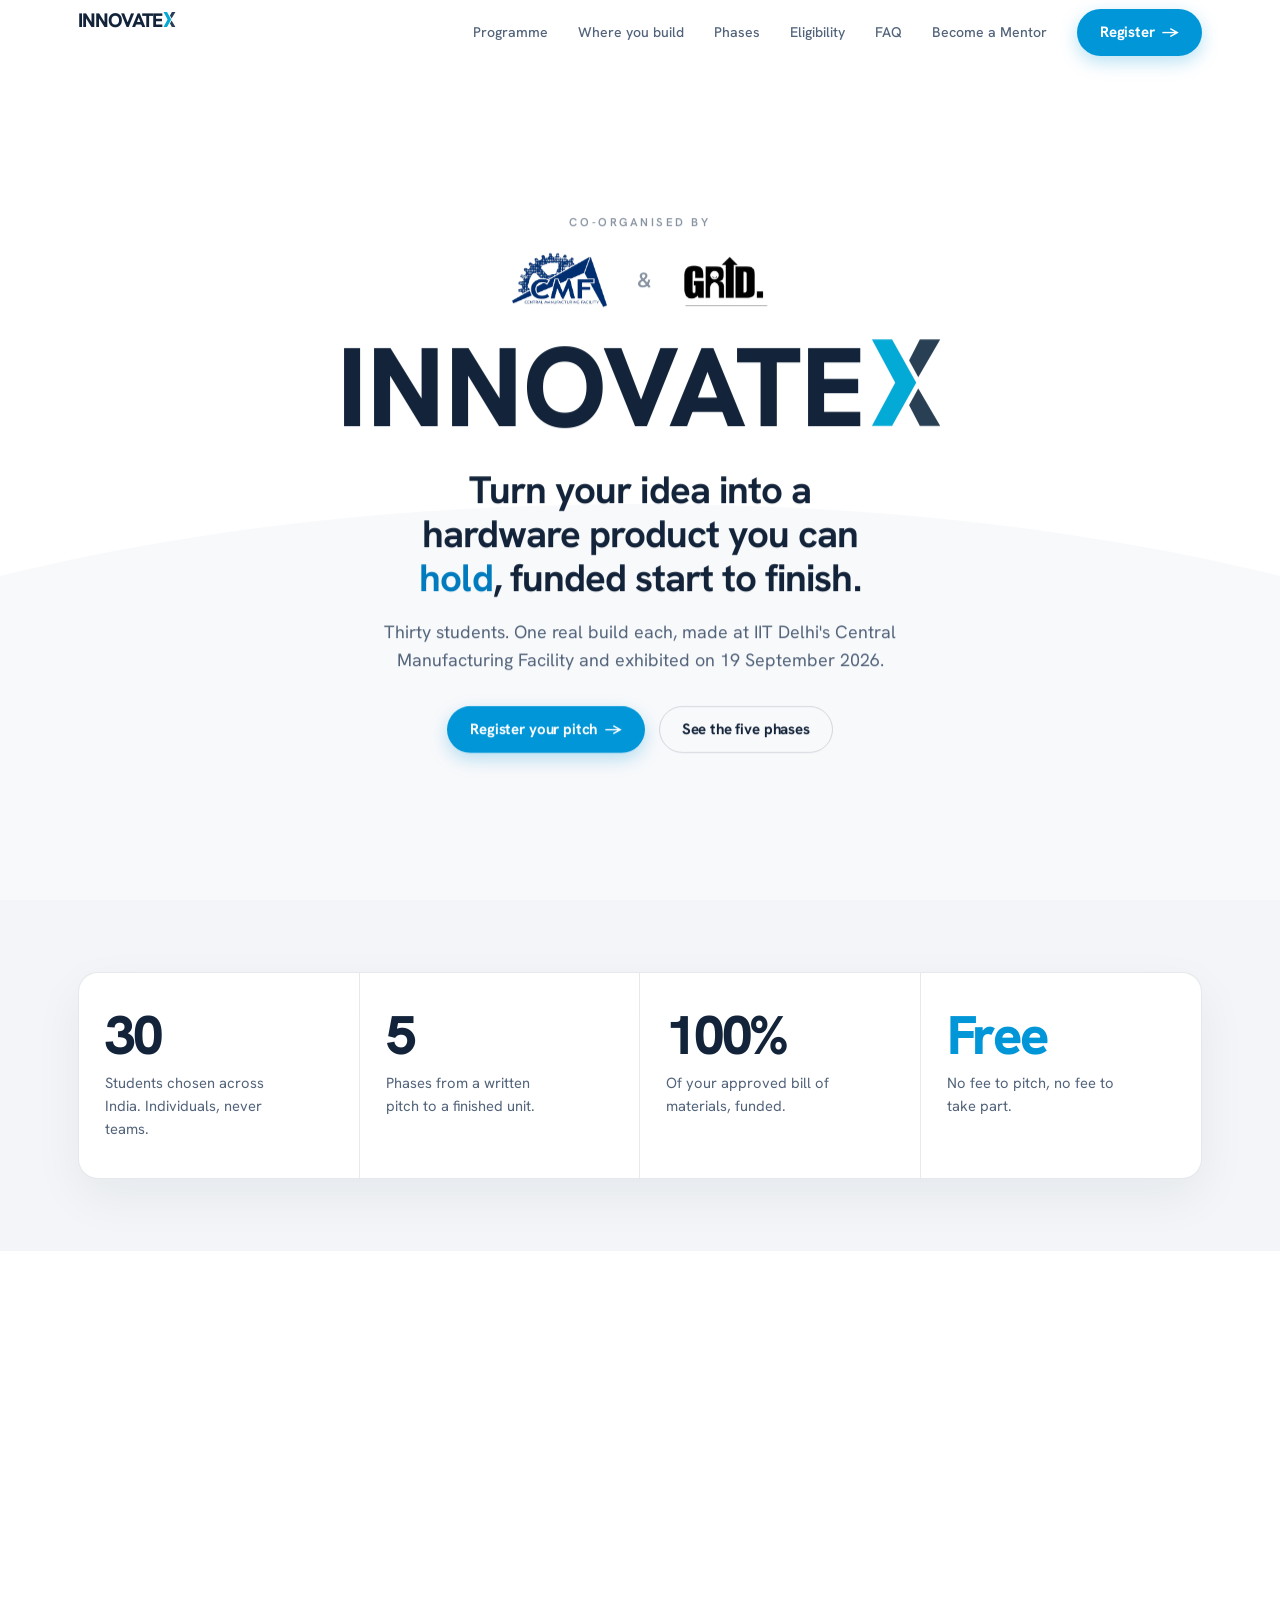
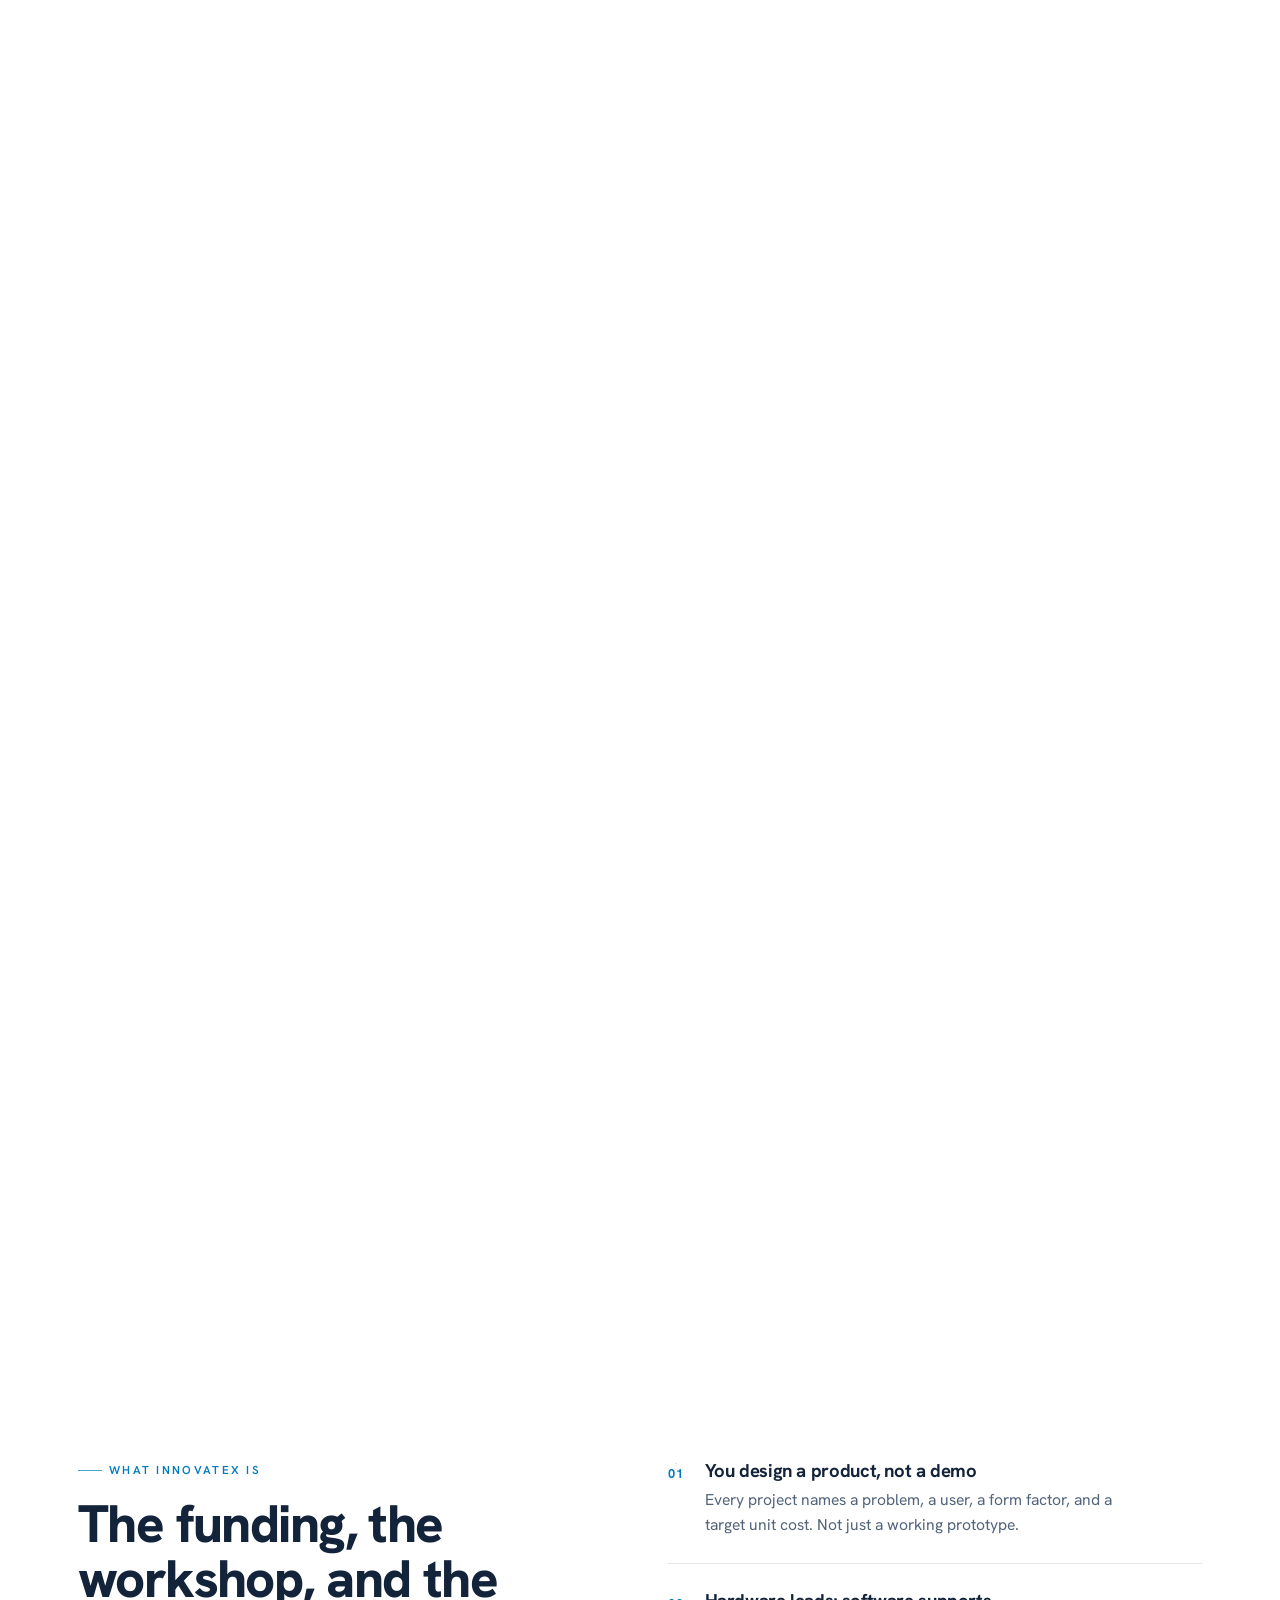
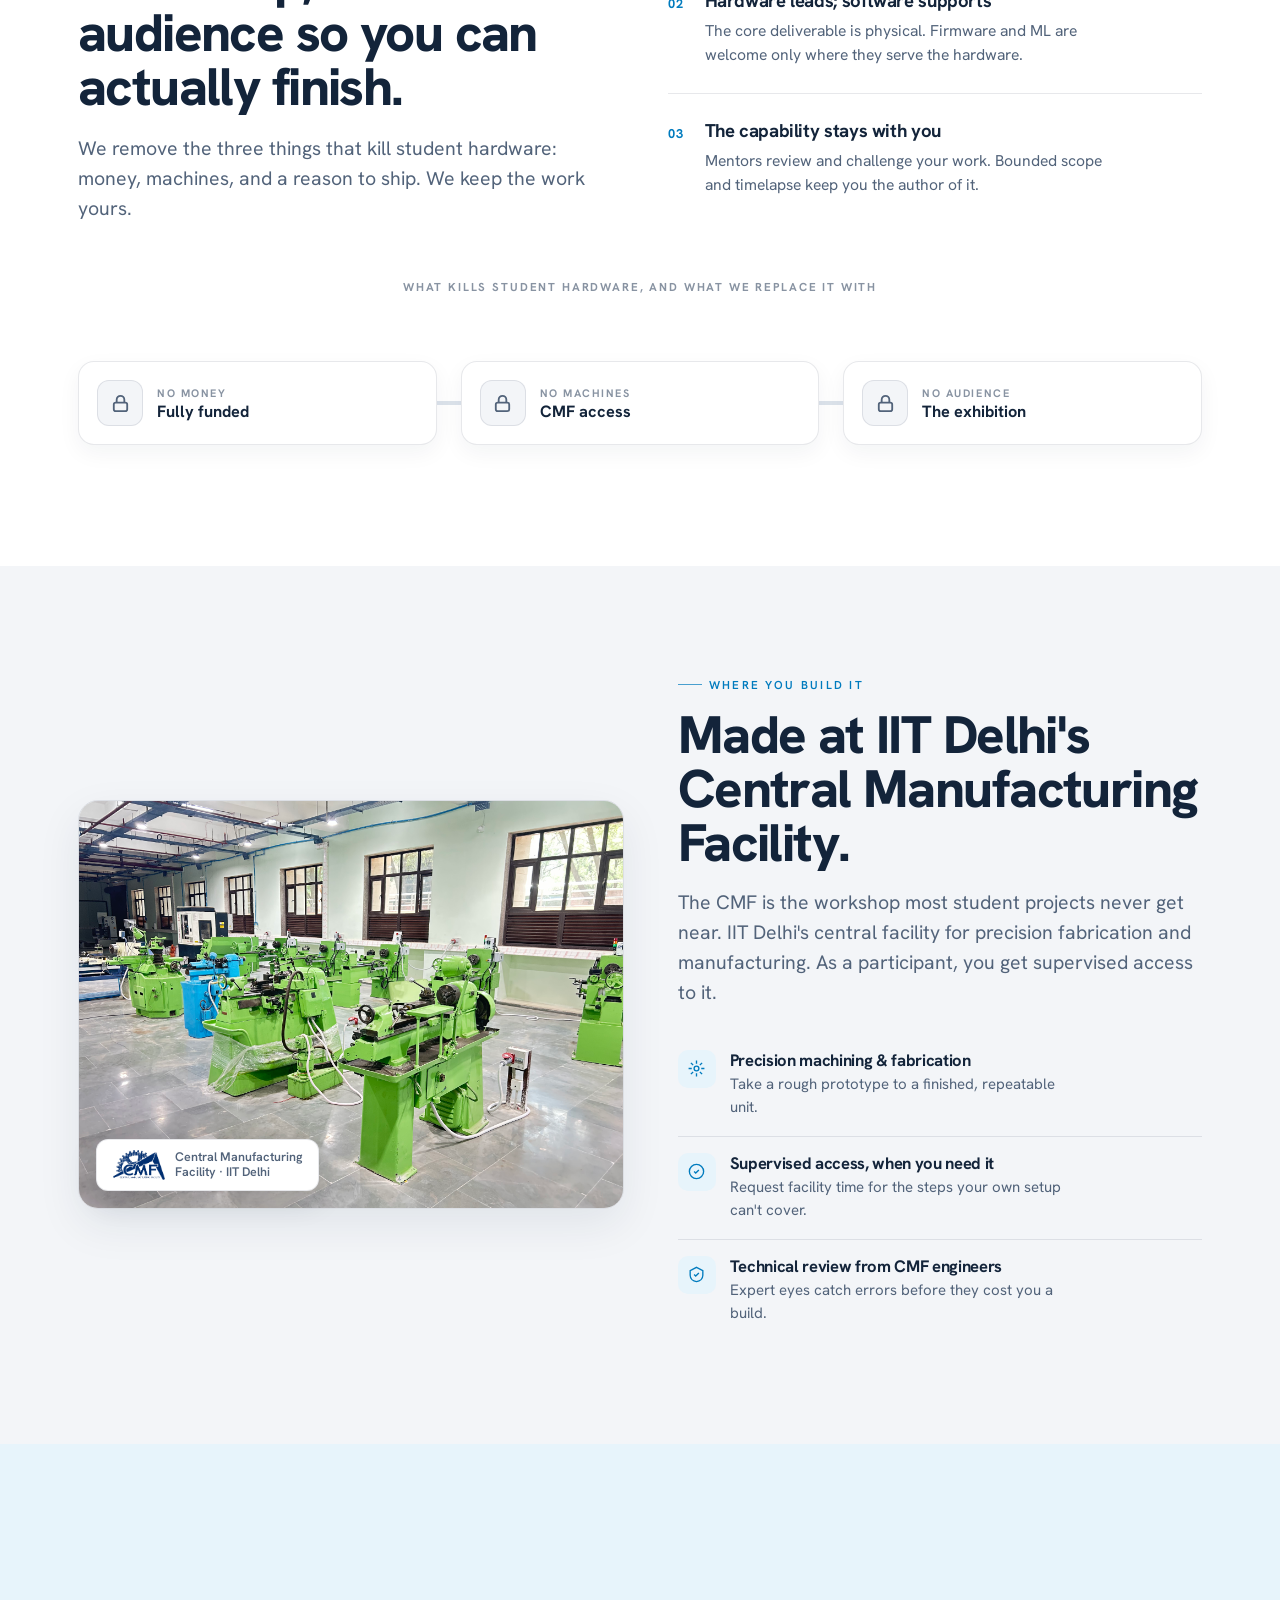
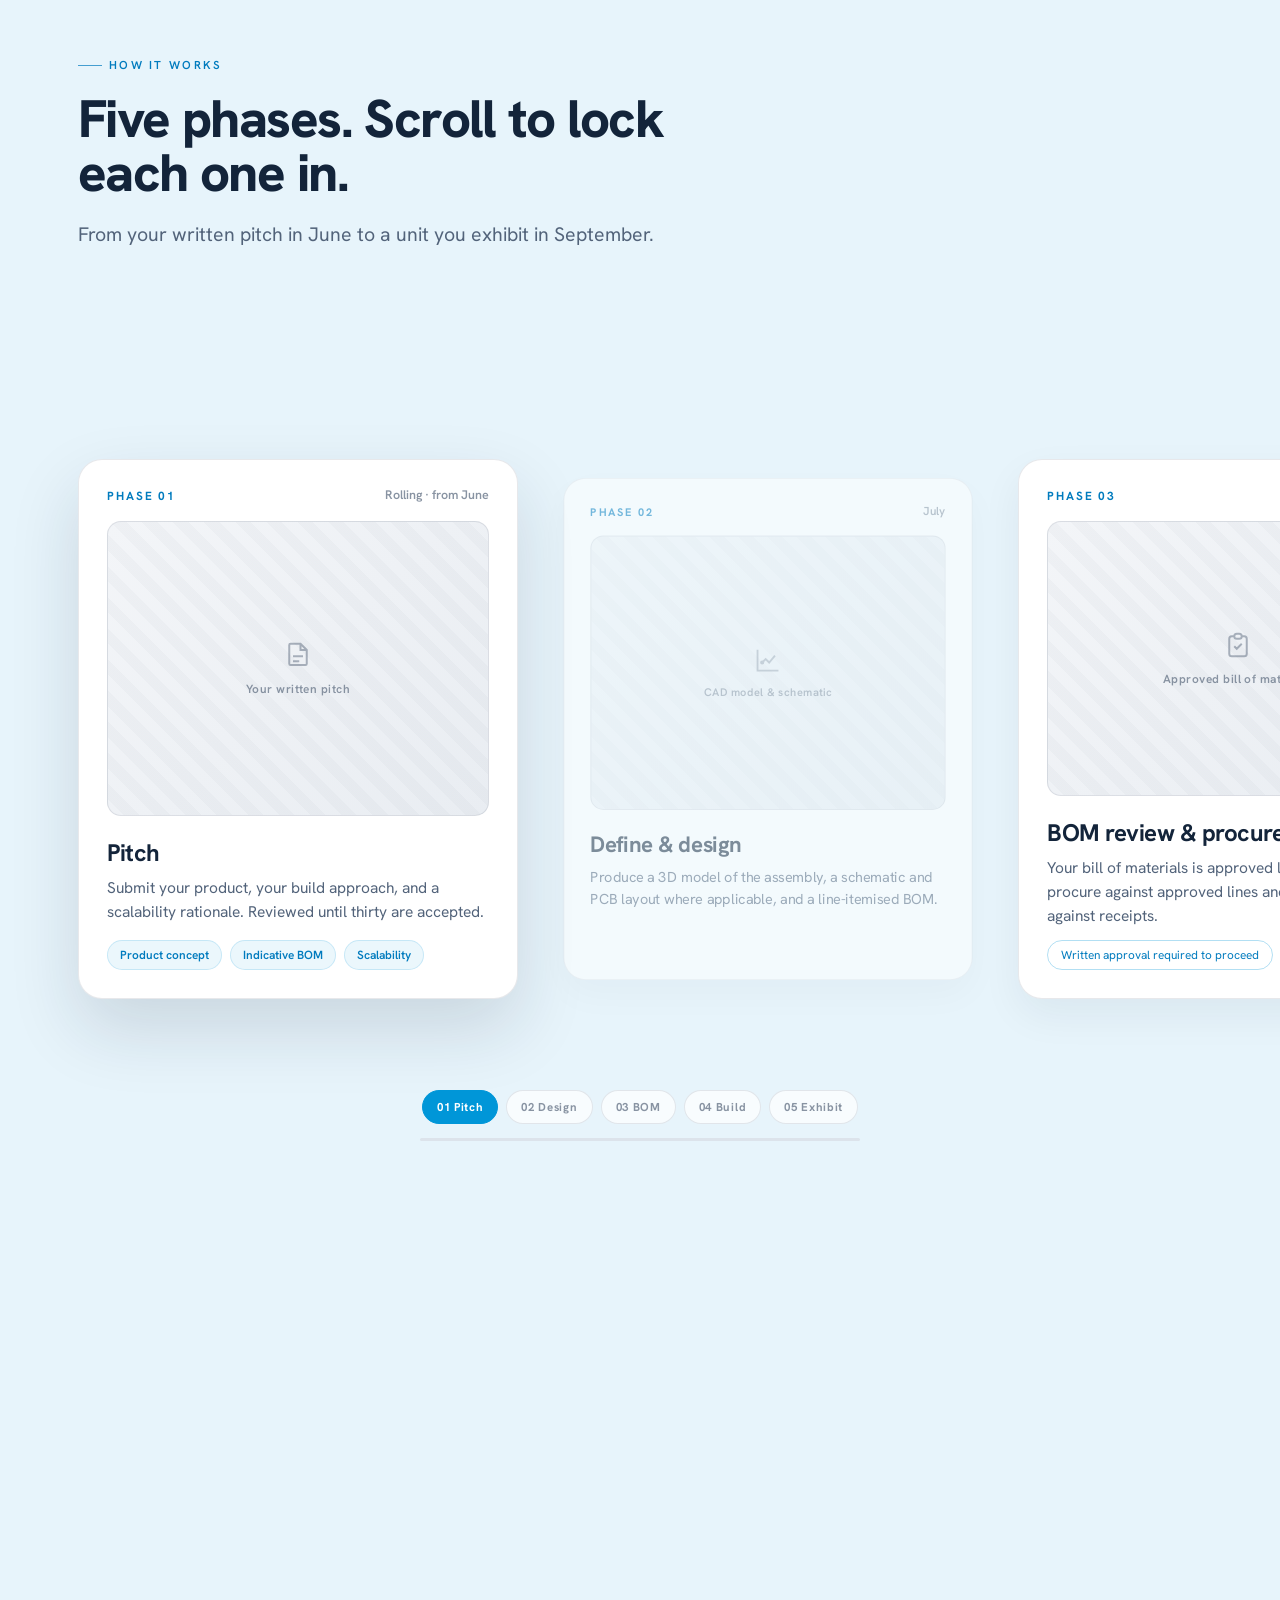
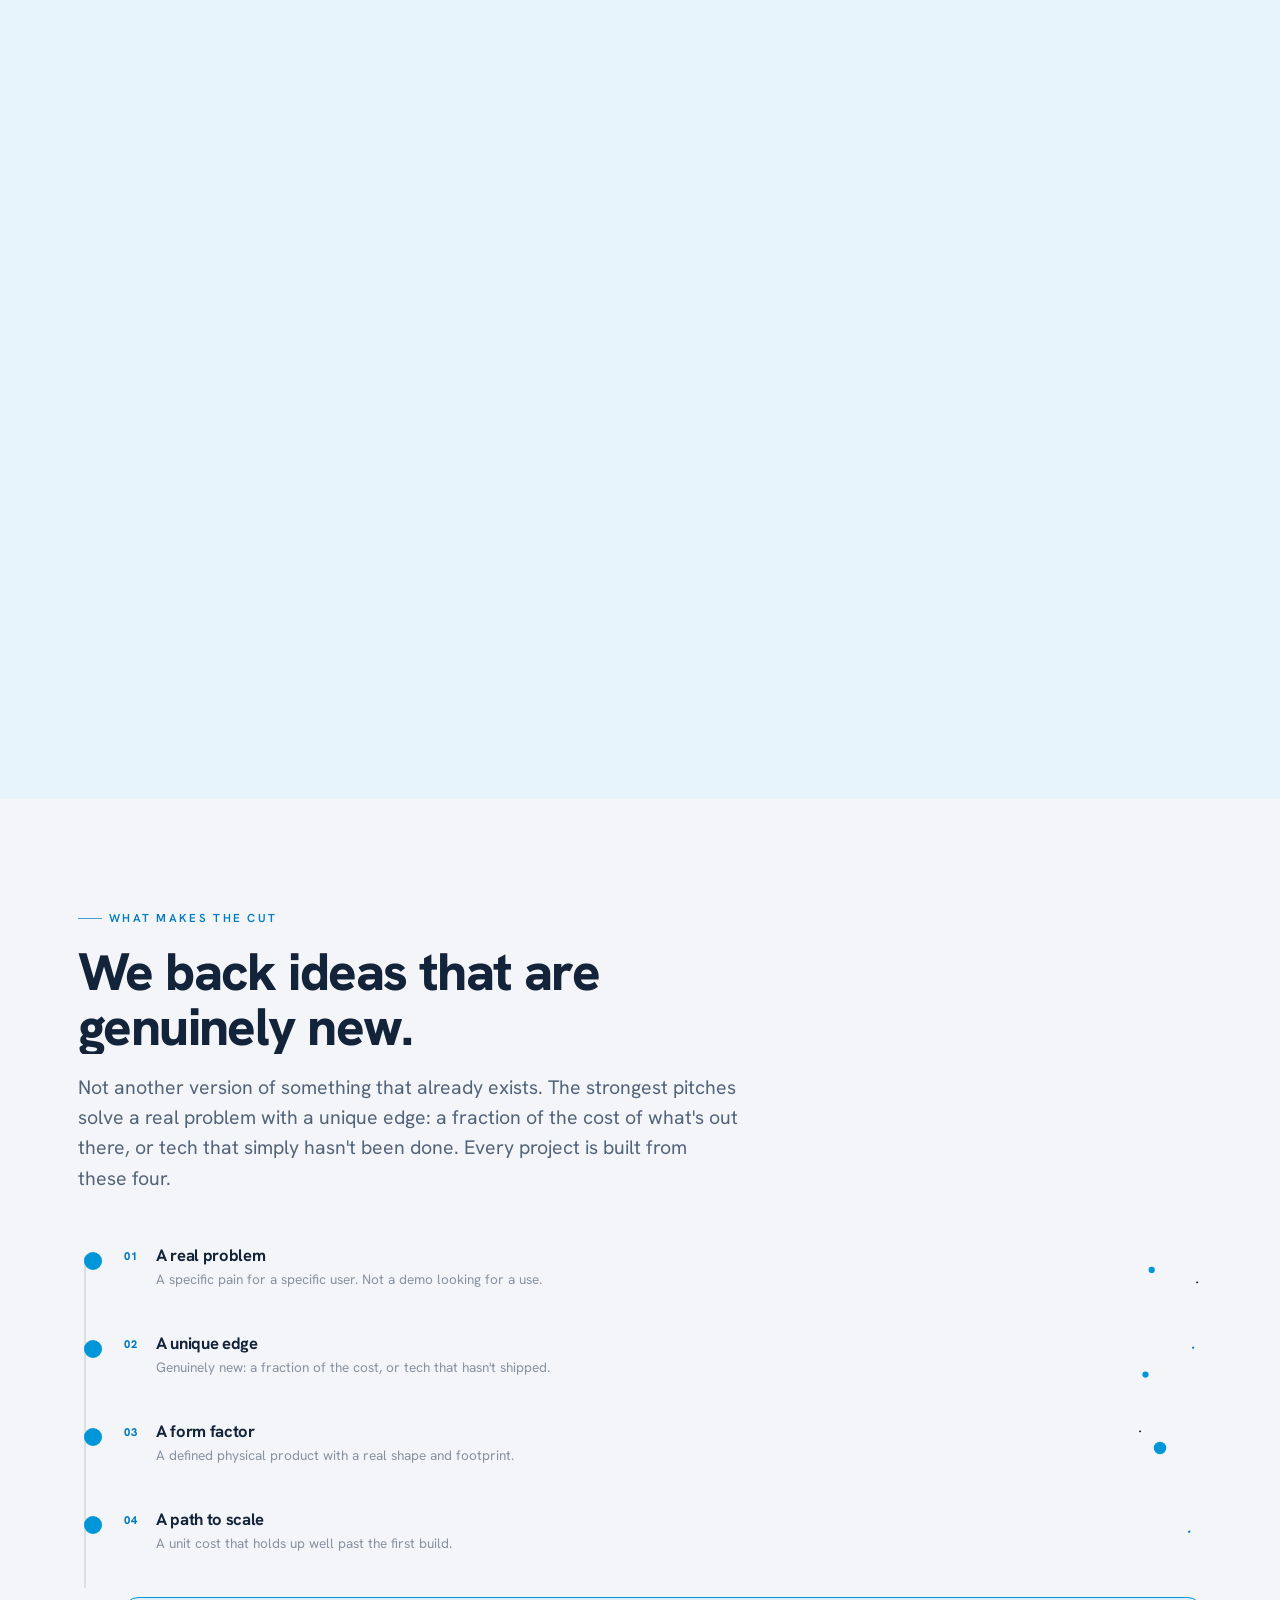
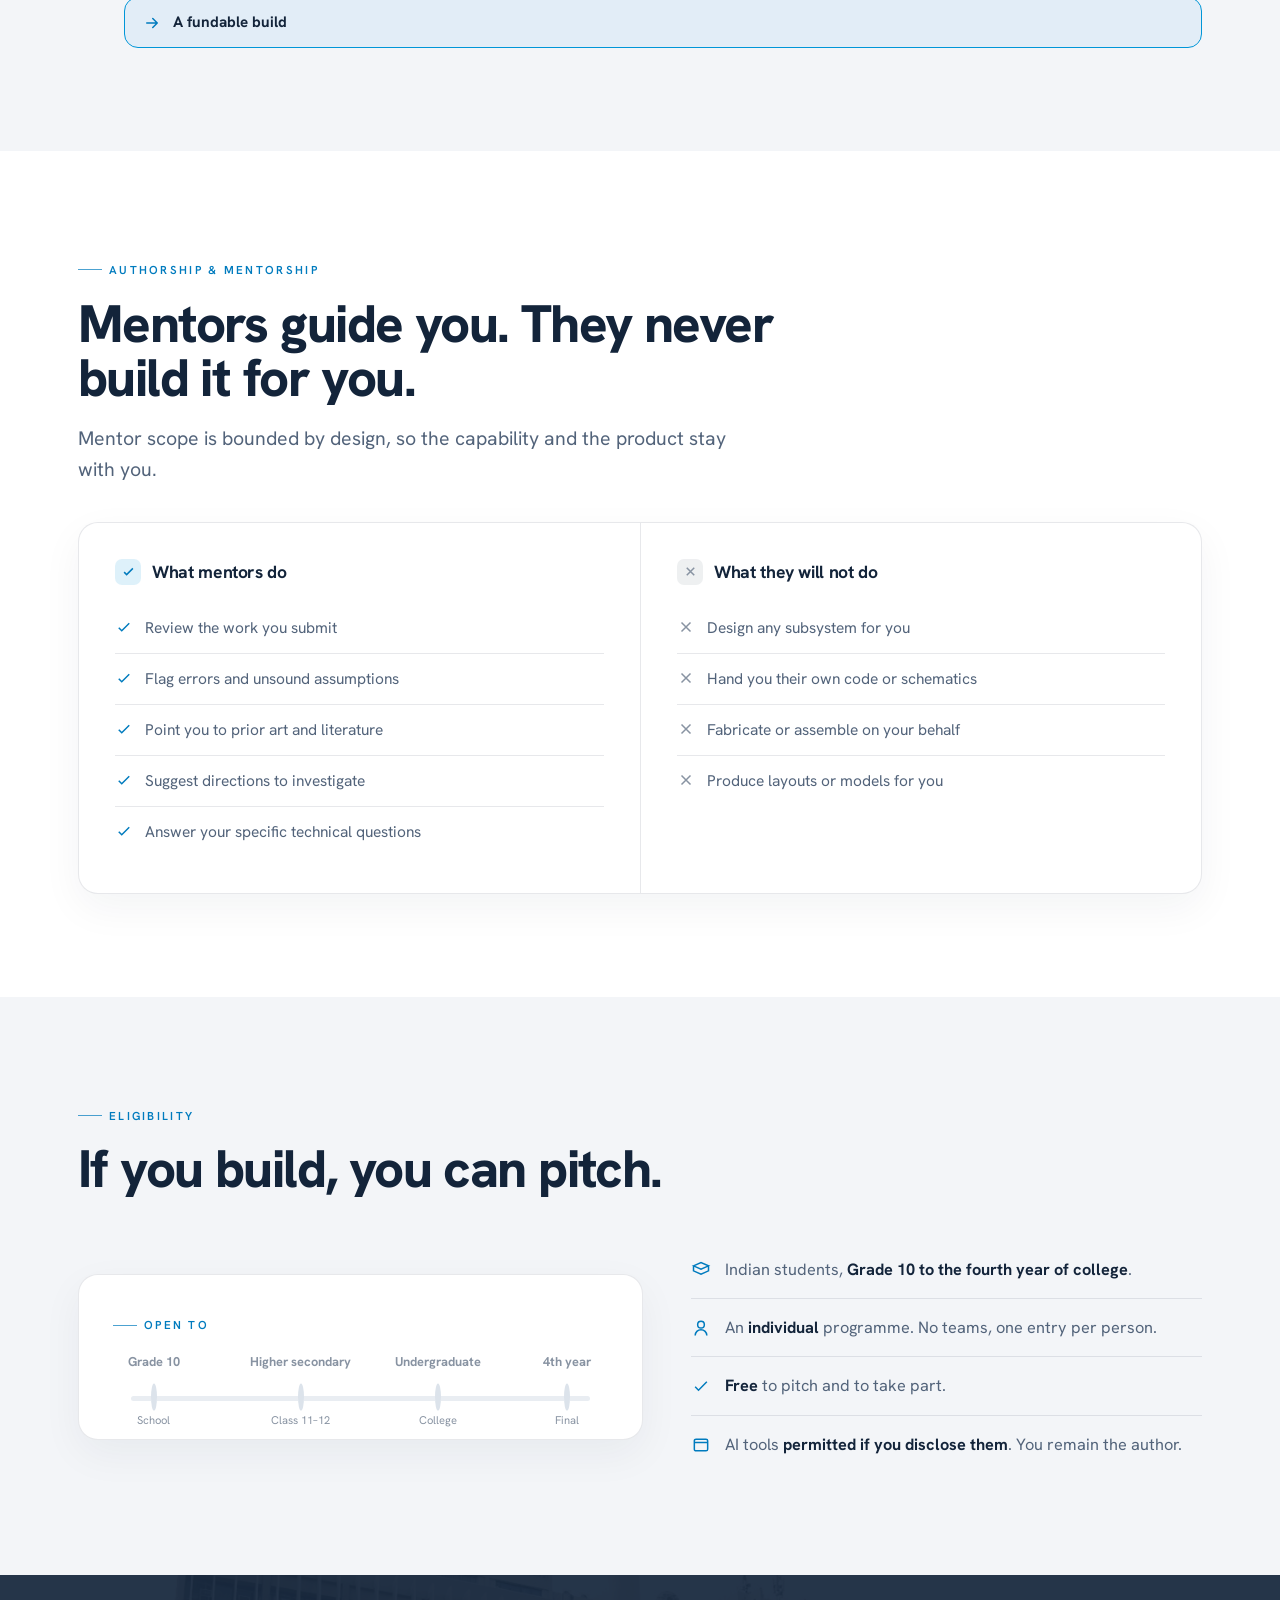
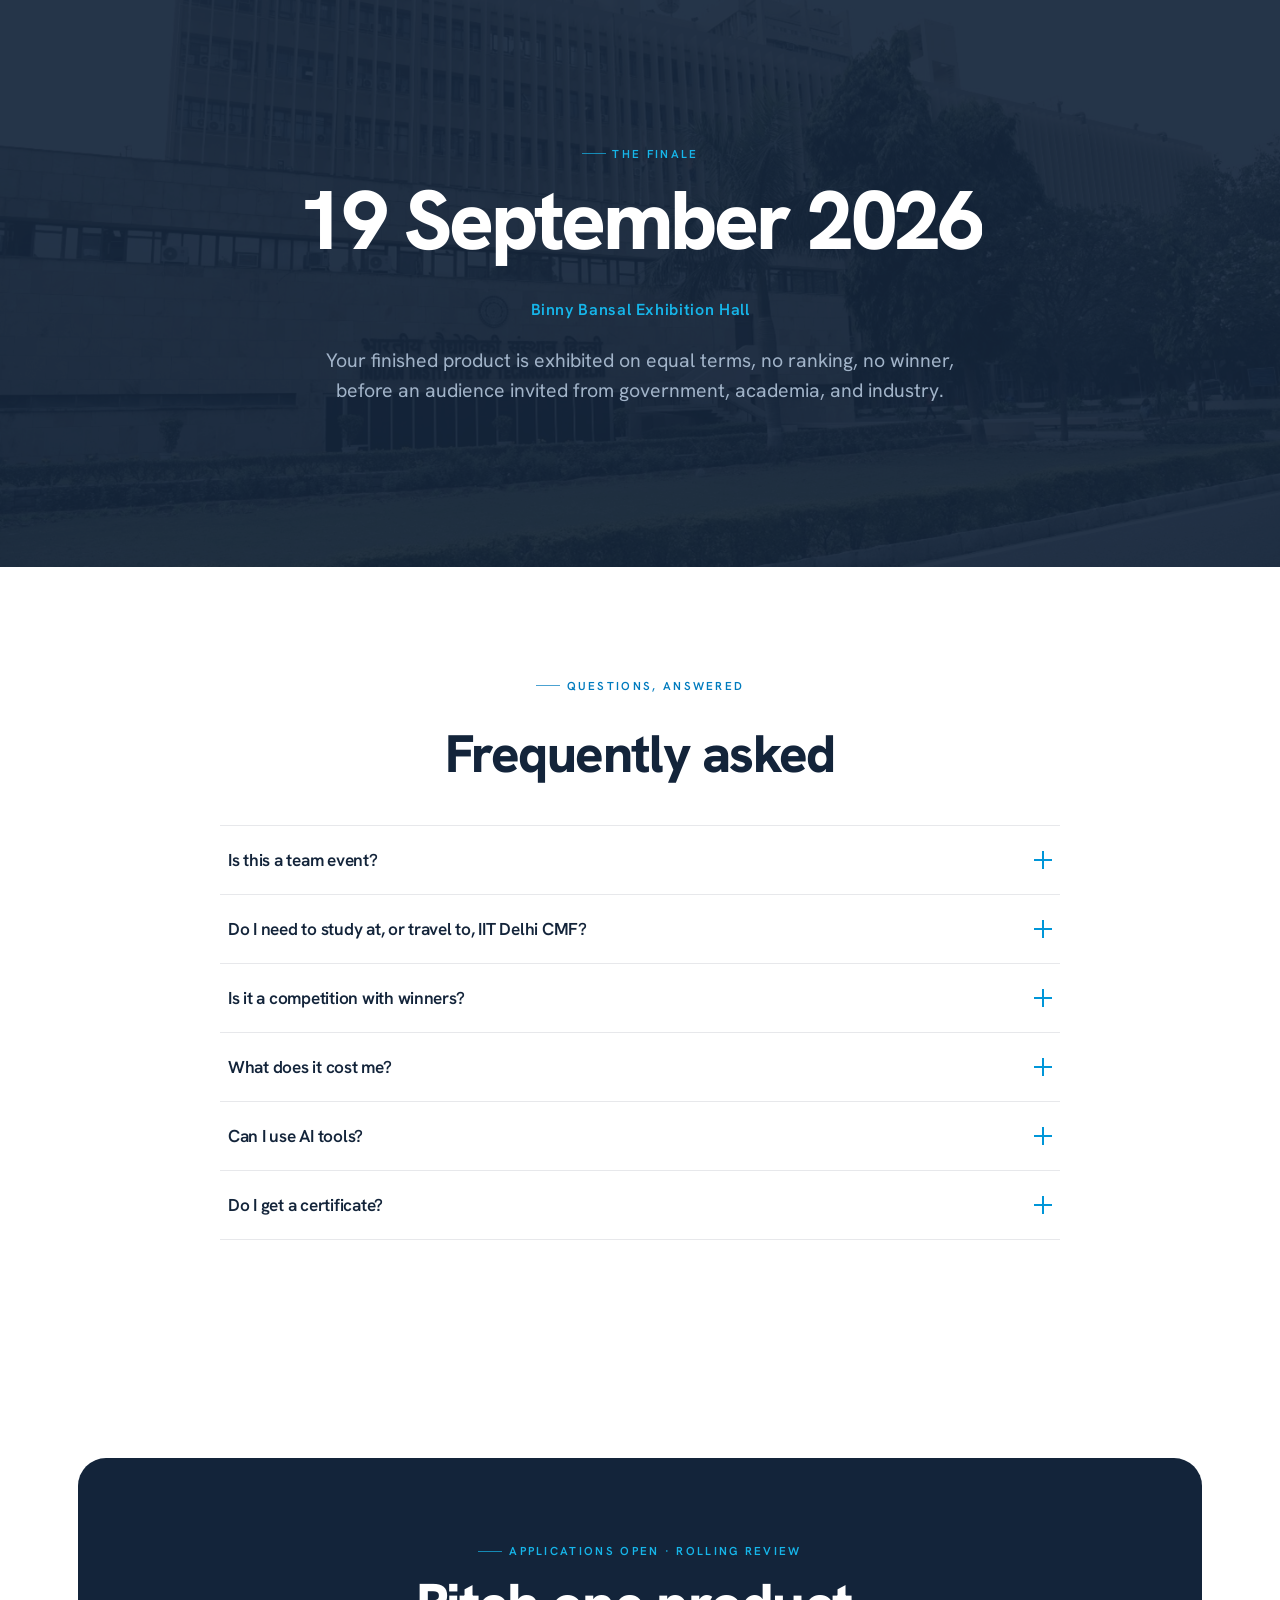
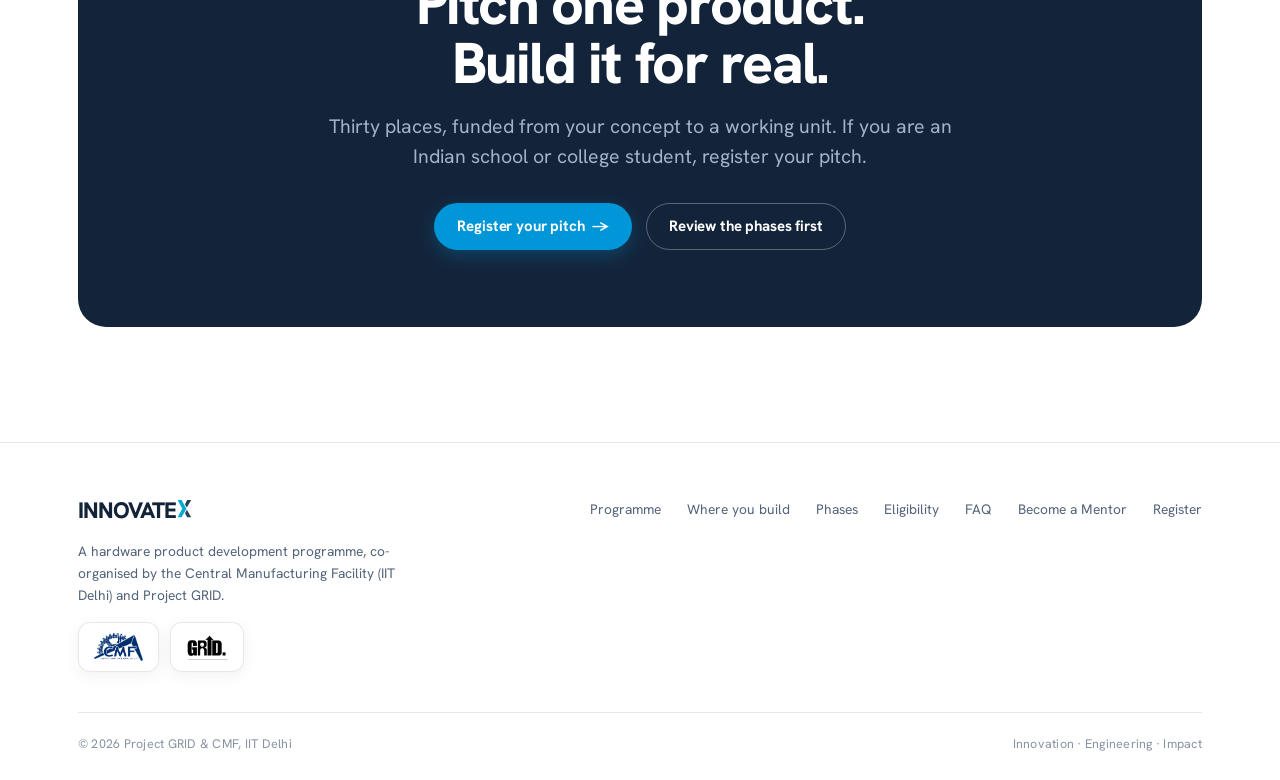
==== commit 70b6234e: "added mentor page" ====
--- a/index.html
+++ b/index.html
@@ -429,6 +429,7 @@
       <a href="#process">Phases</a>
       <a href="#eligibility">Eligibility</a>
       <a href="#faq">FAQ</a>
+      <a href="mentors.html">Become a Mentor</a>
       <a class="btn btn-primary" href="#register">Register <span class="arr" aria-hidden="true">→</span></a>
     </nav>
     <button class="navtoggle" id="navtoggle" aria-label="Open menu" aria-expanded="false" aria-controls="navlinks"><span></span><span></span><span></span></button>
@@ -444,9 +445,7 @@
       <span class="orgs-label">Co-organised by</span>
       <div class="orgs-row">
         <span class="orglock">
-          <img src="assets/IIT-Delhi-Logo-f7u2J79S.png" alt="Indian Institute of Technology Delhi" width="160" height="44">
-          <span class="div" aria-hidden="true"></span>
-          <img src="assets/CMF-Logo-CW4iBhSi.png" alt="Central Manufacturing Facility, IIT Delhi" width="110" height="44">
+          <img src="assets/CMF-Logo-CW4iBhSi.png" alt="IIT Delhi CMF (Central Manufacturing Facility)" width="110" height="44">
         </span>
         <span class="amp" aria-hidden="true">&amp;</span>
         <span class="orglock"><img class="gridimg" src="assets/GRID-logo-BYyGAV5o.png" alt="Project GRID" width="72" height="36"></span>
@@ -568,7 +567,7 @@
       <div class="head">
         <span class="eyebrow reveal">How it works</span>
         <h2 class="reveal-mask"><span class="reveal-line">Five phases. Scroll to lock each one in.</span></h2>
-        <p class="lead reveal">From your written pitch in June to a unit you exhibit at IIT Delhi in September.</p>
+        <p class="lead reveal">From your written pitch in June to a unit you exhibit in September.</p>
       </div>
     </div>
   </div>
@@ -596,8 +595,8 @@
       </article>
       <article class="pcard">
         <div class="pcard-top"><span class="pn">Phase 05</span><span class="when">19 September 2026</span></div>
-        <div class="ph pcard-media" data-cap="exhibit"><svg viewBox="0 0 24 24"><path d="M4 21h16M7 21v-5h10v5M9 16V8h6v8M5 8l7-5 7 5"/></svg><span class="cap">Exhibition booth · IIT Delhi</span></div>
-        <div class="pcard-body"><h3>Exhibition</h3><p>Present your finished product at IIT Delhi before government, academia, and industry, and answer questions on design and build.</p><ul class="deliv"><li>Live demo</li><li>Certificate</li><li>The room</li></ul></div>
+        <div class="ph pcard-media" data-cap="exhibit"><svg viewBox="0 0 24 24"><path d="M4 21h16M7 21v-5h10v5M9 16V8h6v8M5 8l7-5 7 5"/></svg><span class="cap">Exhibition booth</span></div>
+        <div class="pcard-body"><h3>Exhibition</h3><p>Present your finished product before government, academia, and industry, and answer questions on design and build.</p><ul class="deliv"><li>Live demo</li><li>Certificate</li><li>The room</li></ul></div>
       </article>
     </div>
     <div class="phases-foot" aria-hidden="true">
@@ -749,7 +748,7 @@
   <div class="wrap">
     <span class="eyebrow reveal" style="color:var(--cyan-bright);justify-content:center">The finale</span>
     <div class="date" style="margin-top:16px"><span class="dmask"><span class="dinner">19 September 2026</span></span></div>
-    <div class="where reveal">Binny Bansal Exhibition Hall · IIT Delhi</div>
+    <div class="where reveal">Binny Bansal Exhibition Hall</div>
     <p class="lead reveal">Your finished product is exhibited on equal terms, no ranking, no winner, before an audience invited from government, academia, and industry.</p>
   </div>
 </section>
@@ -760,11 +759,11 @@
     <div class="head" style="text-align:center;margin:0 auto 44px;max-width:560px"><span class="eyebrow reveal" style="justify-content:center">Questions, answered</span><h2 class="reveal" style="margin:14px auto 0">Frequently asked</h2></div>
     <div class="faq">
       <div class="qa reveal"><button aria-expanded="false">Is this a team event?<span class="pm" aria-hidden="true"></span></button><div class="ans"><p>No. Every entry is by a single individual, and you cannot be listed on a second application within the same edition.</p></div></div>
-      <div class="qa reveal"><button aria-expanded="false">Do I need to study at, or travel to, IIT Delhi?<span class="pm" aria-hidden="true"></span></button><div class="ans"><p>No. You design and build with your own resources, and may request supervised access to the Central Manufacturing Facility if your project needs equipment you lack. The final exhibition is held at IIT Delhi.</p></div></div>
+      <div class="qa reveal"><button aria-expanded="false">Do I need to study at, or travel to, IIT Delhi CMF?<span class="pm" aria-hidden="true"></span></button><div class="ans"><p>No. You design and build with your own resources, and may request supervised access to the Central Manufacturing Facility if your project needs equipment you lack. The final exhibition is held at the Binny Bansal Exhibition Hall.</p></div></div>
       <div class="qa reveal"><button aria-expanded="false">Is it a competition with winners?<span class="pm" aria-hidden="true"></span></button><div class="ans"><p>No. There is no ranking and no single winner. Every completed project is exhibited on equal terms. The value is tangible: a funded build, a finished product you own, a certificate, and a stage in front of people who can take it further.</p></div></div>
       <div class="qa reveal"><button aria-expanded="false">What does it cost me?<span class="pm" aria-hidden="true"></span></button><div class="ans"><p>Nothing to pitch or take part, and the programme funds your bill of materials. Personal travel, accommodation, and equipment you already own are not covered.</p></div></div>
       <div class="qa reveal"><button aria-expanded="false">Can I use AI tools?<span class="pm" aria-hidden="true"></span></button><div class="ans"><p>Yes, provided you disclose how you used them. You remain the author of the work and the capability behind it.</p></div></div>
-      <div class="qa reveal"><button aria-expanded="false">Do I get a certificate?<span class="pm" aria-hidden="true"></span></button><div class="ans"><p>Yes. Every participant who completes the programme receives a certificate and exhibits their finished product at IIT Delhi.</p></div></div>
+      <div class="qa reveal"><button aria-expanded="false">Do I get a certificate?<span class="pm" aria-hidden="true"></span></button><div class="ans"><p>Yes. Every participant who completes the programme receives a certificate and exhibits their finished product at the Binny Bansal Exhibition Hall.</p></div></div>
     </div>
   </div>
 </section>
@@ -793,13 +792,12 @@
         <a class="logo" href="#top" aria-label="InnovateX home">INNOVATE<svg class="lx" viewBox="0 0 330 410" aria-hidden="true"><path class="cy" d="M13 12 L103 12 L211 205 L103 398 L13 398 L117 205 Z"/><path class="nv" d="M227 12 L318 12 L220 180 L179 105 Z M227 398 L318 398 L220 230 L179 305 Z"/></svg></a>
         <p>A hardware product development programme, co-organised by the Central Manufacturing Facility (IIT Delhi) and Project GRID.</p>
         <div class="foot-chips">
-          <span class="chip"><img src="assets/IIT-Delhi-Logo-f7u2J79S.png" alt="IIT Delhi" width="180" height="50" loading="lazy"></span>
-          <span class="chip"><img src="assets/CMF-Logo-CW4iBhSi.png" alt="CMF, IIT Delhi" width="120" height="50" loading="lazy"></span>
+          <span class="chip"><img src="assets/CMF-Logo-CW4iBhSi.png" alt="IIT Delhi CMF (Central Manufacturing Facility)" width="120" height="50" loading="lazy"></span>
           <span class="chip grid"><img src="assets/GRID-logo-BYyGAV5o.png" alt="Project GRID" width="80" height="50" loading="lazy"></span>
         </div>
       </div>
       <nav class="links" aria-label="Footer">
-        <a href="#programme">Programme</a><a href="#cmf">Where you build</a><a href="#process">Phases</a><a href="#eligibility">Eligibility</a><a href="#faq">FAQ</a><a href="#register">Register</a>
+        <a href="#programme">Programme</a><a href="#cmf">Where you build</a><a href="#process">Phases</a><a href="#eligibility">Eligibility</a><a href="#faq">FAQ</a><a href="mentors.html">Become a Mentor</a><a href="#register">Register</a>
       </nav>
     </div>
     <div class="legal"><span>© 2026 Project GRID &amp; CMF, IIT Delhi</span><span>Innovation · Engineering · Impact</span></div>
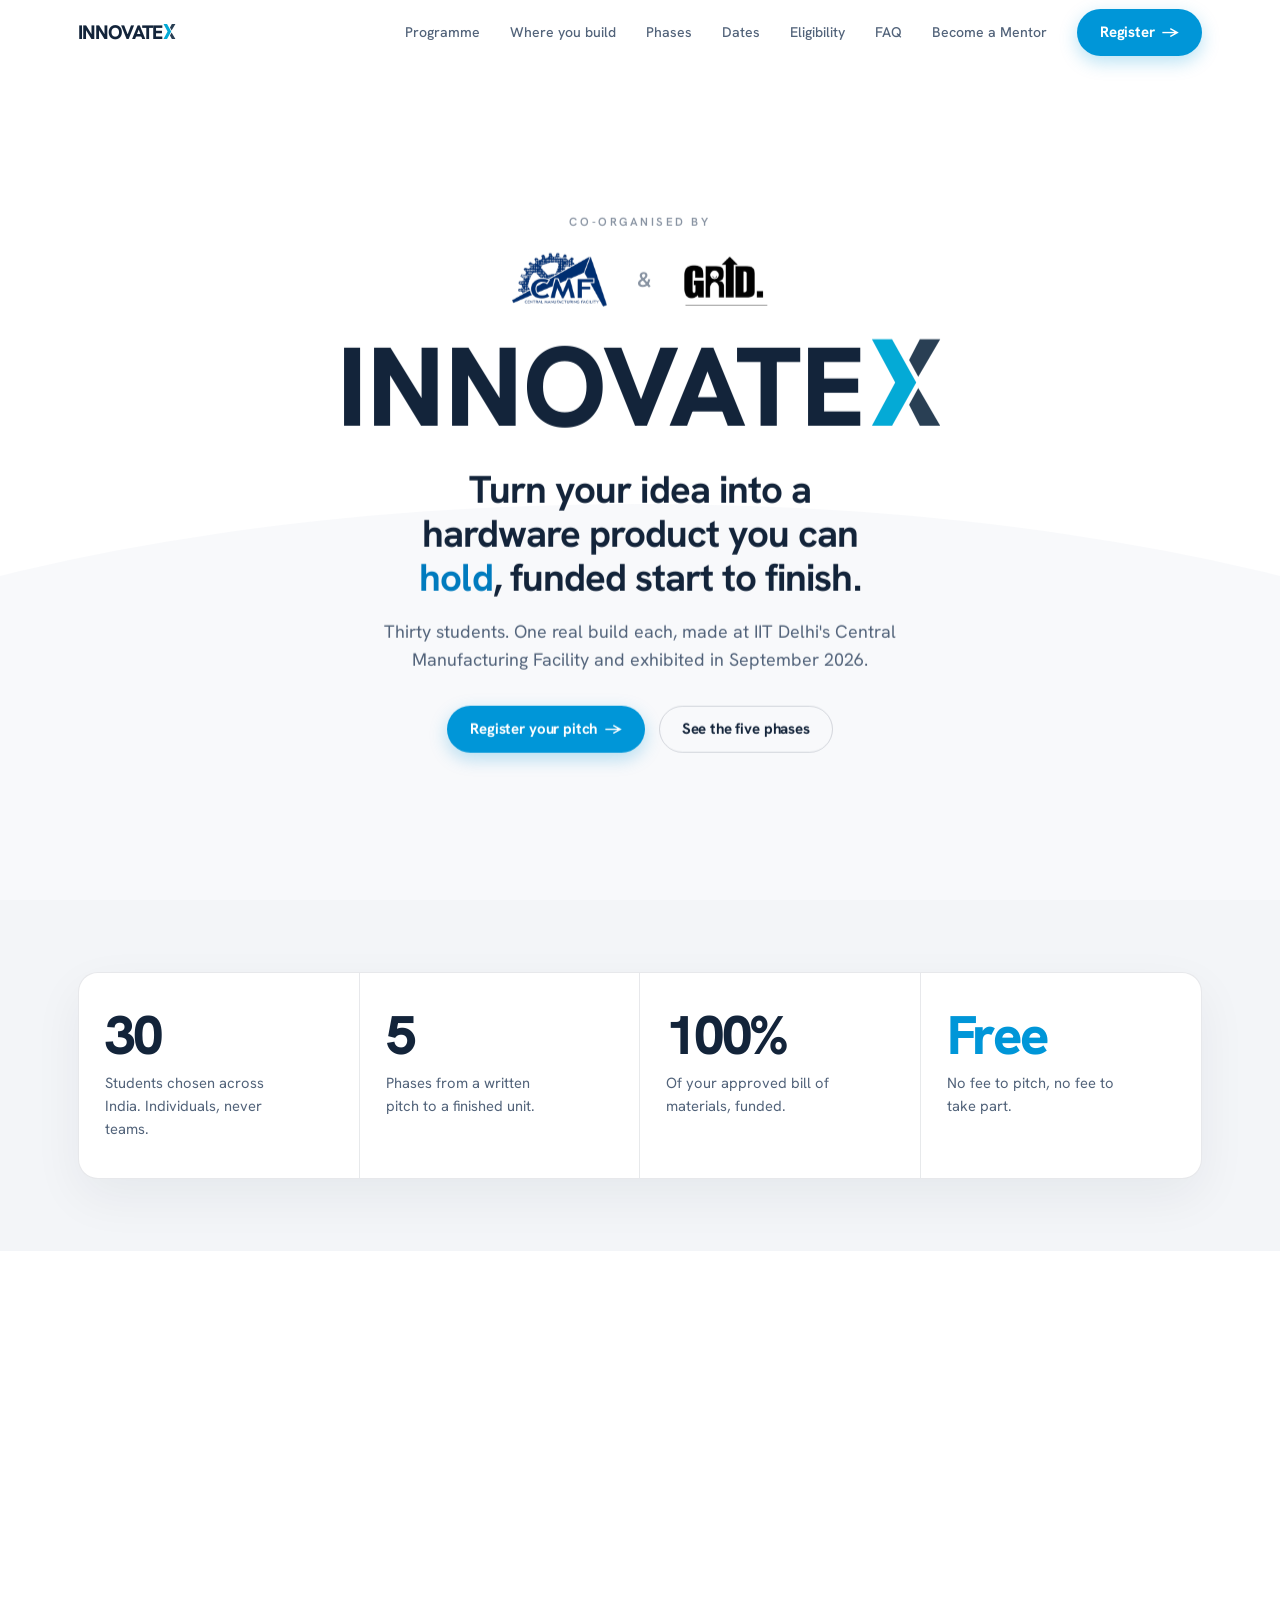
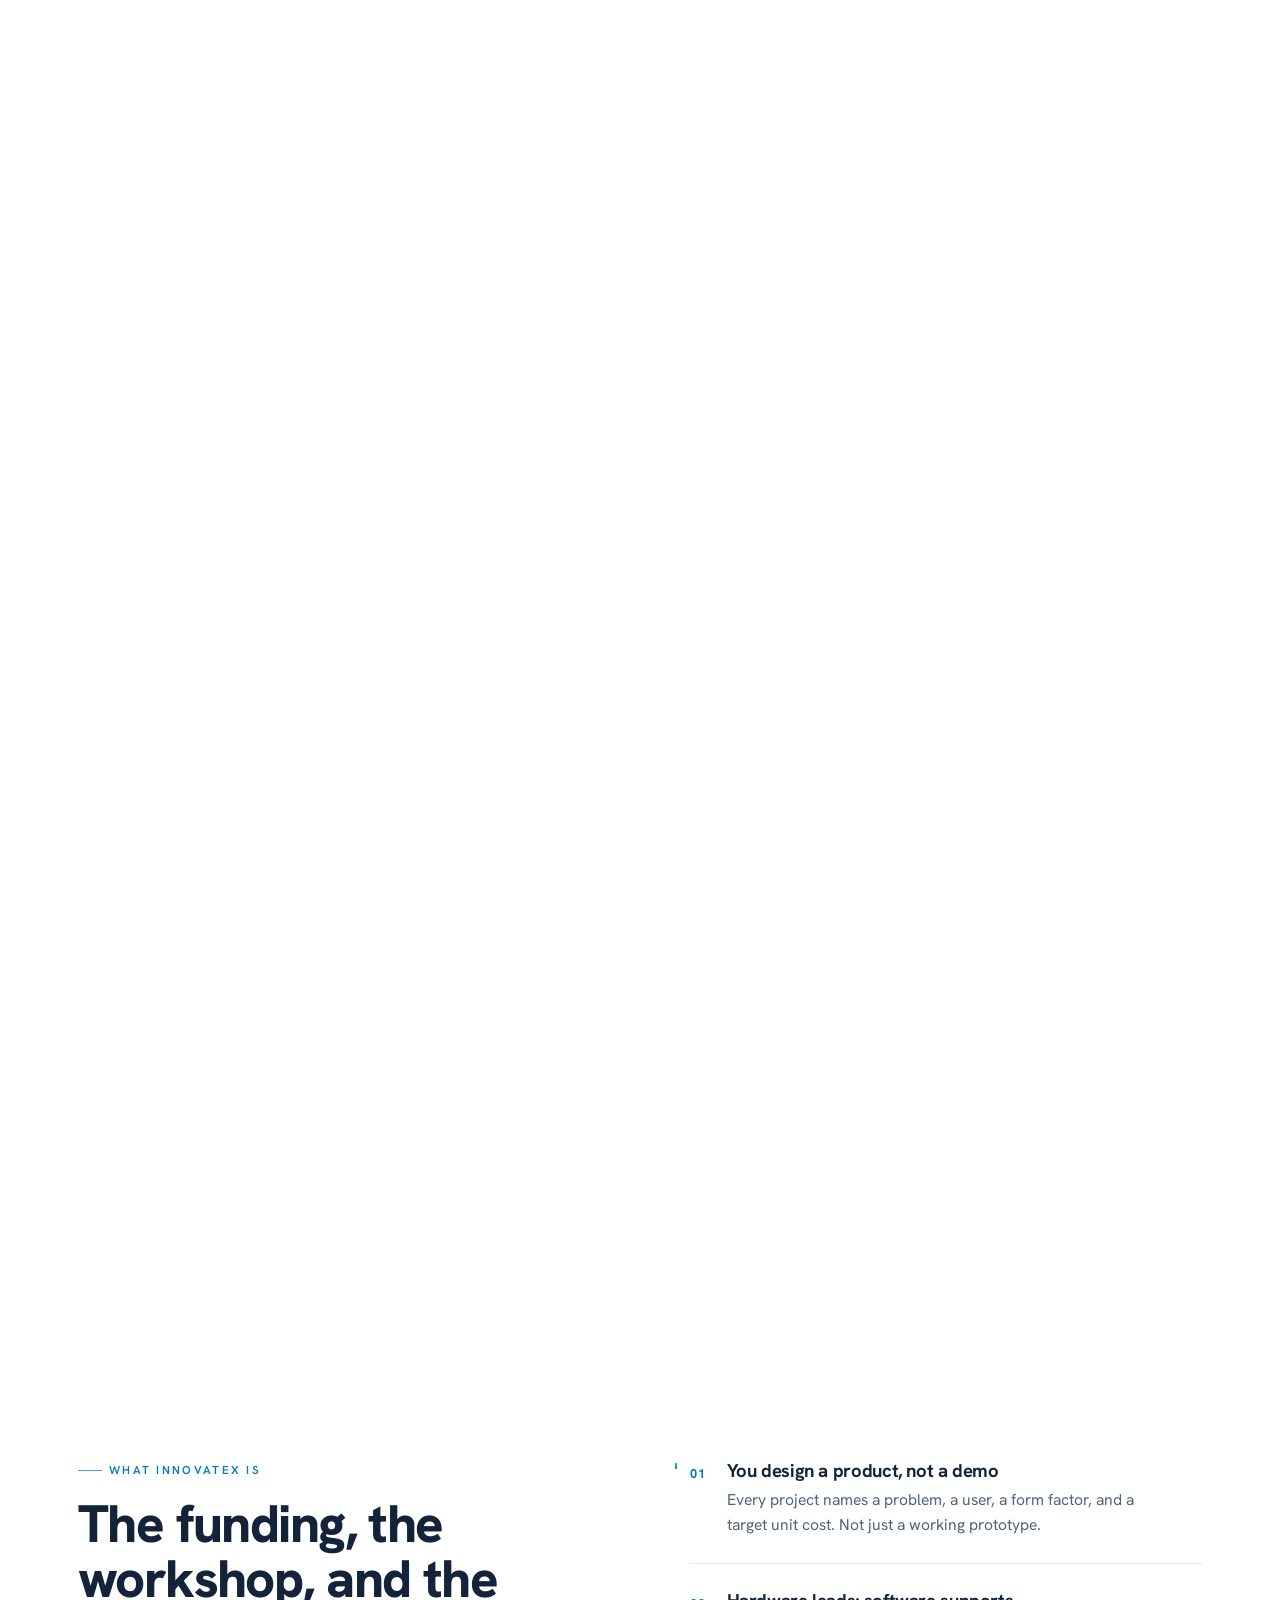
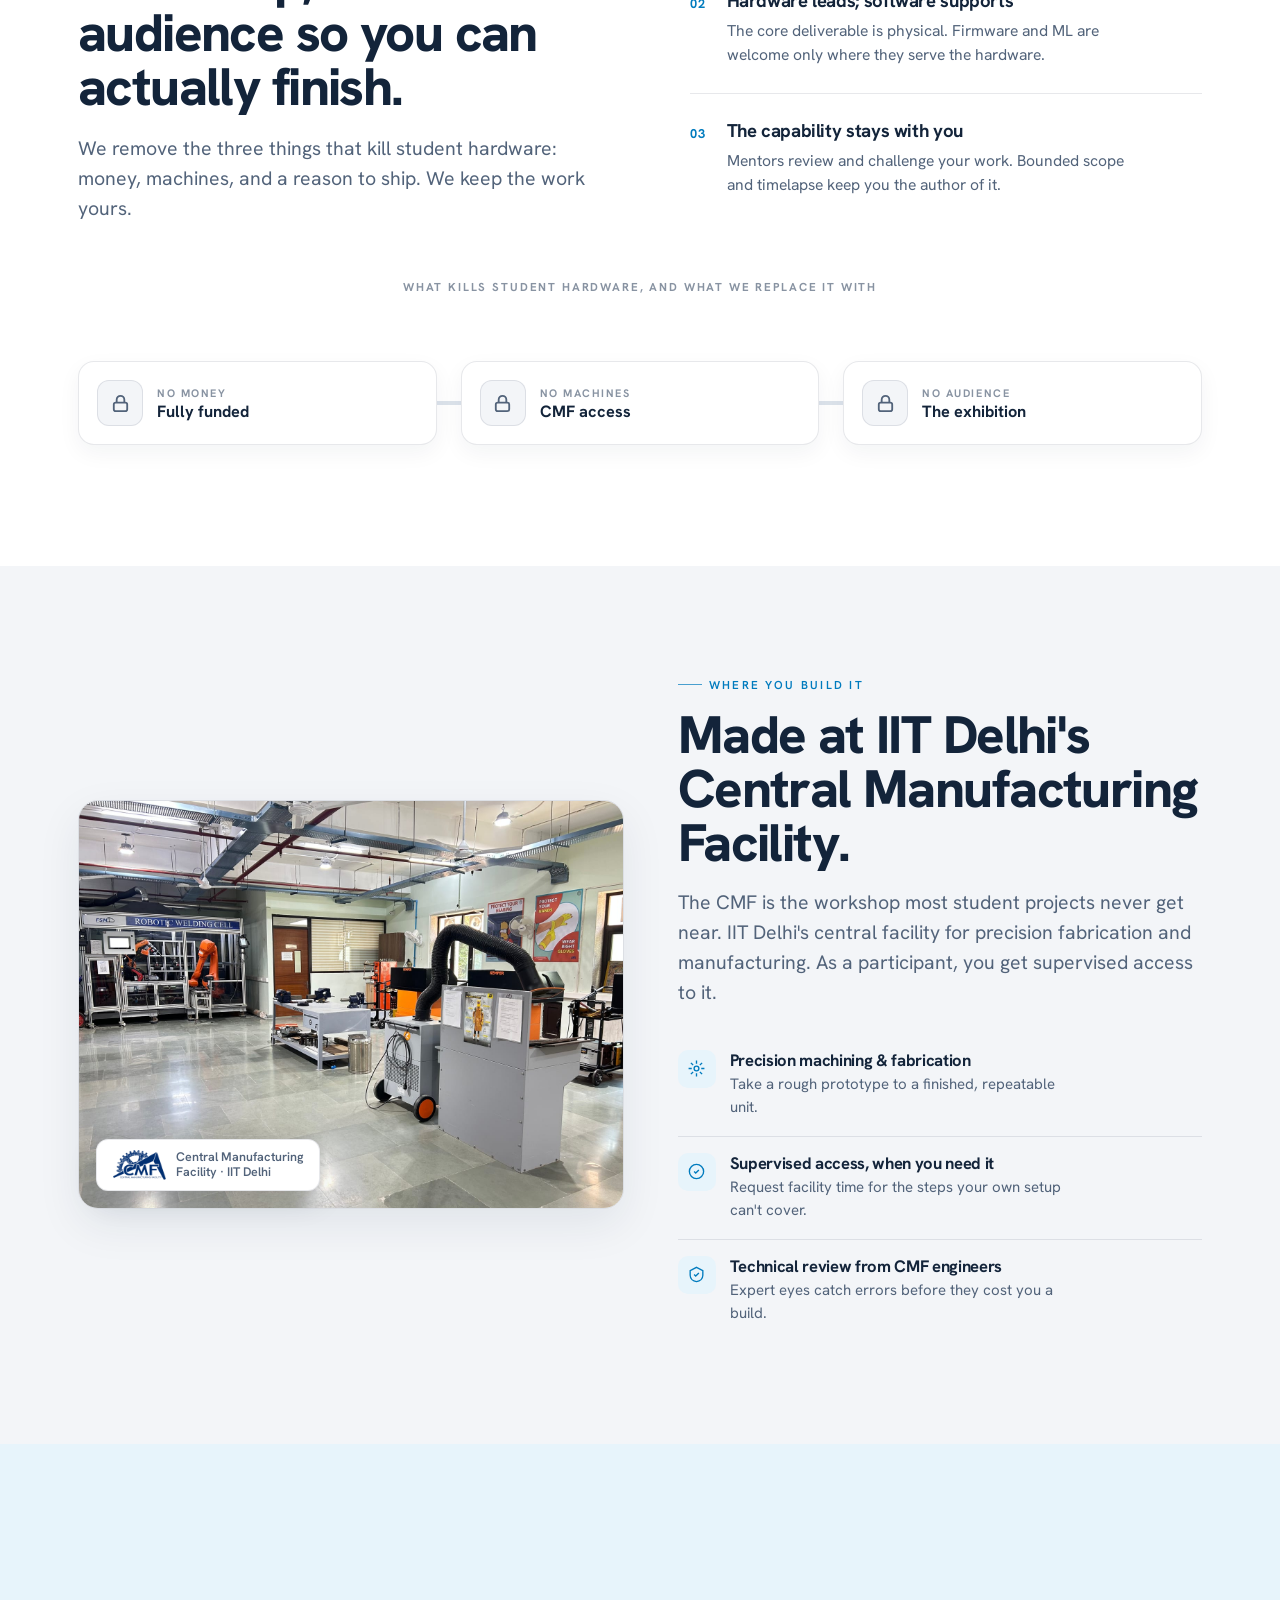
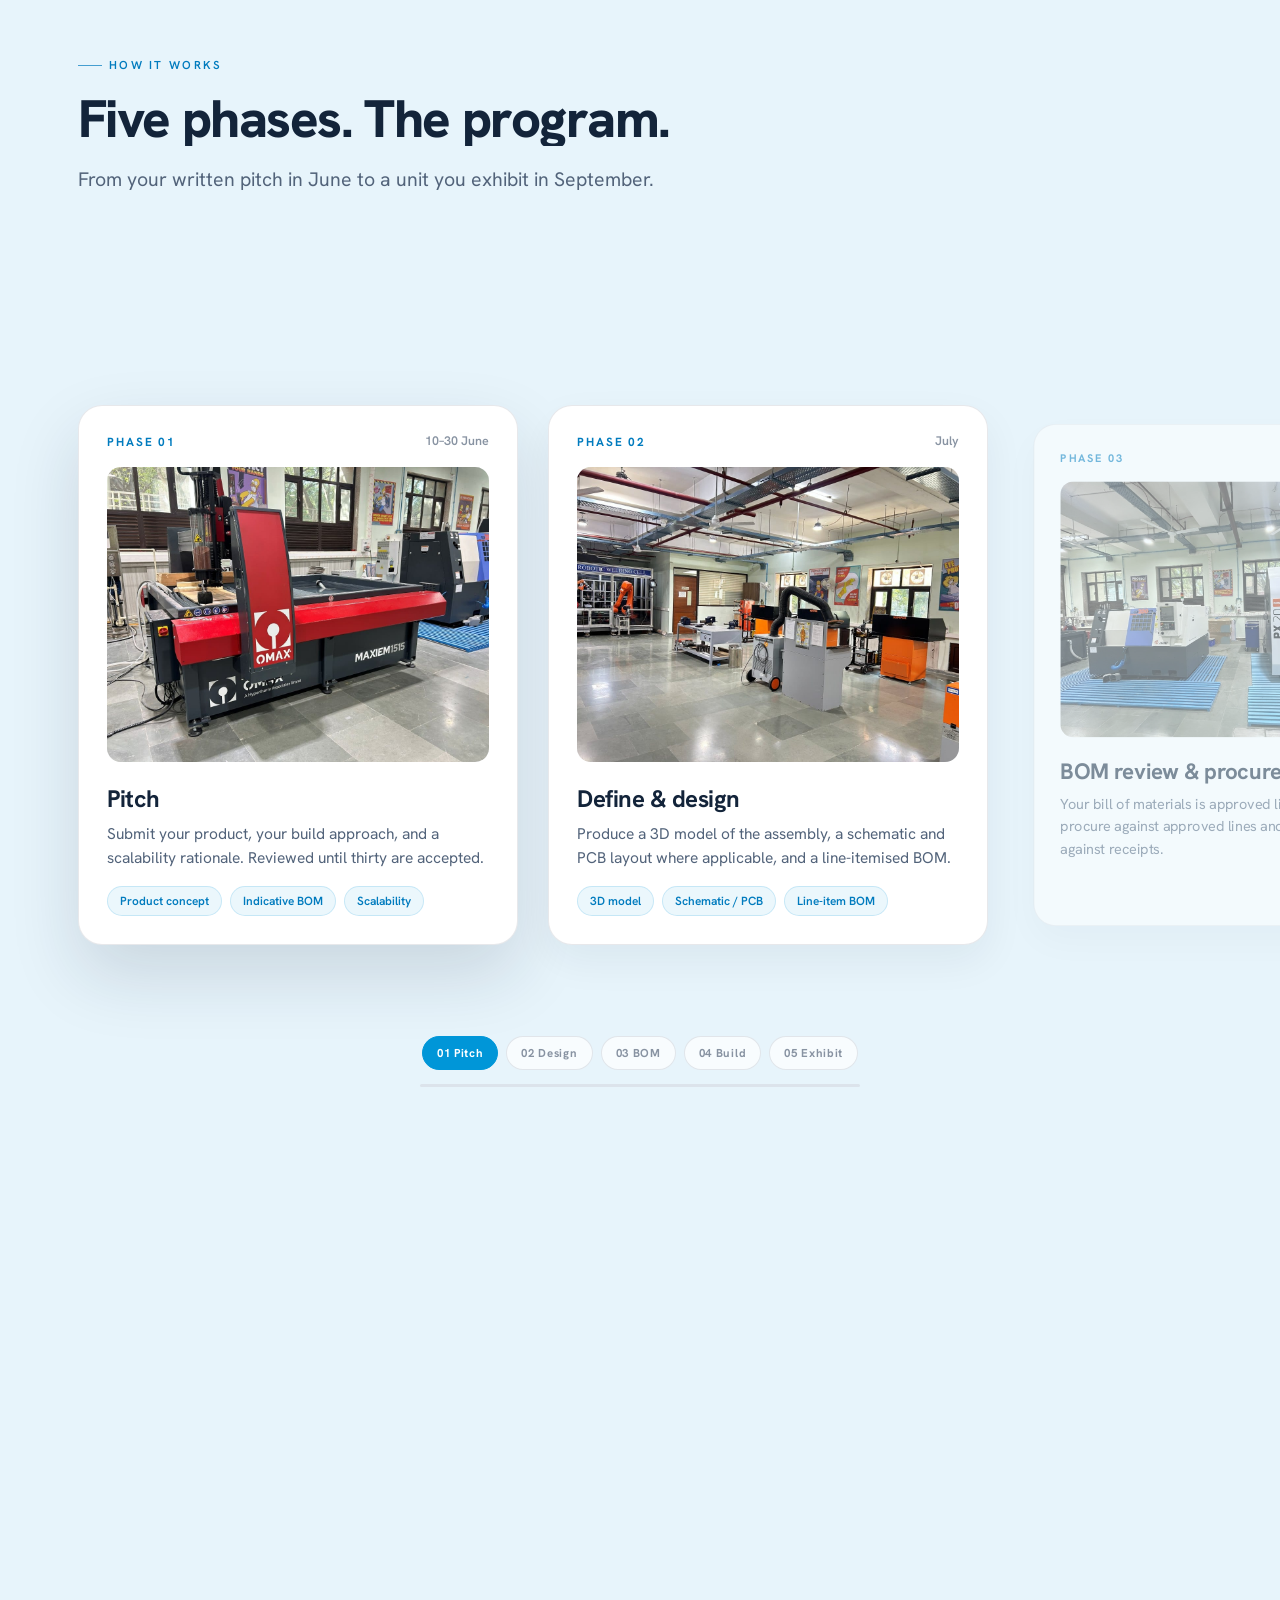
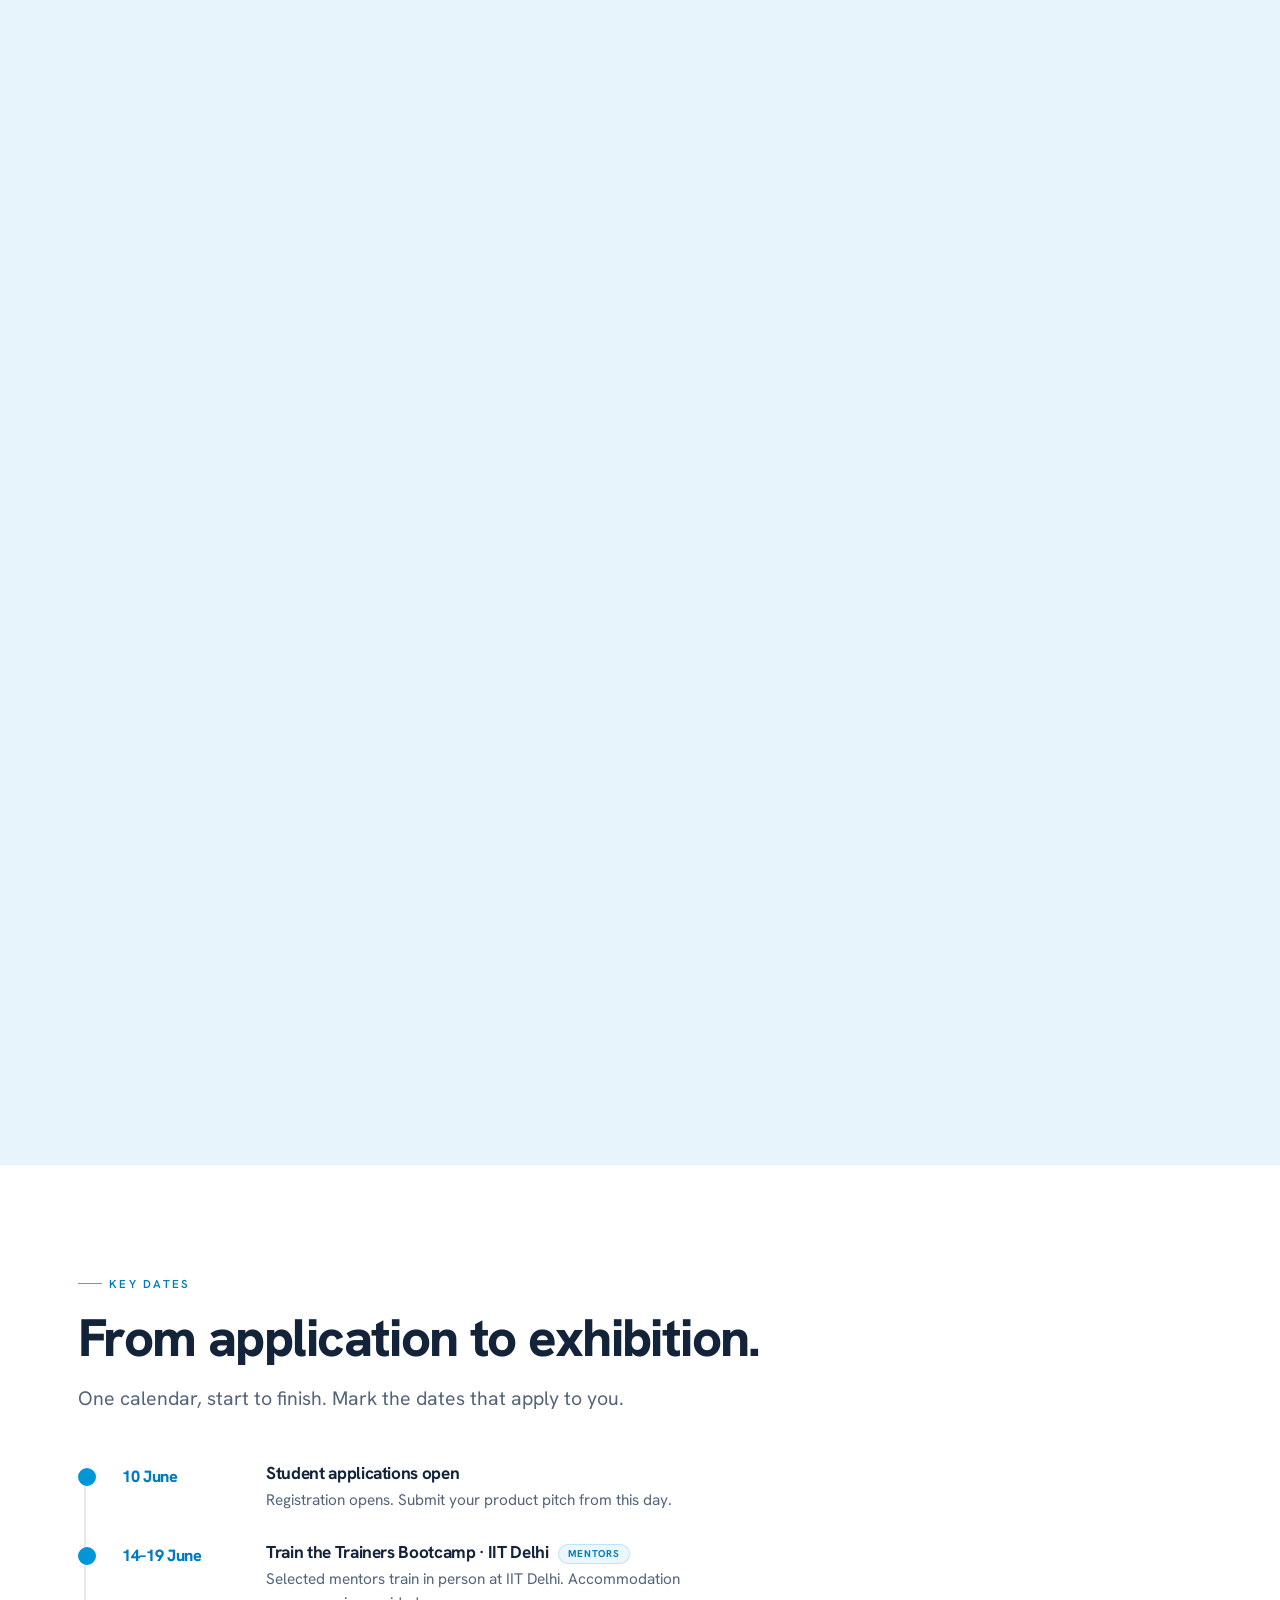
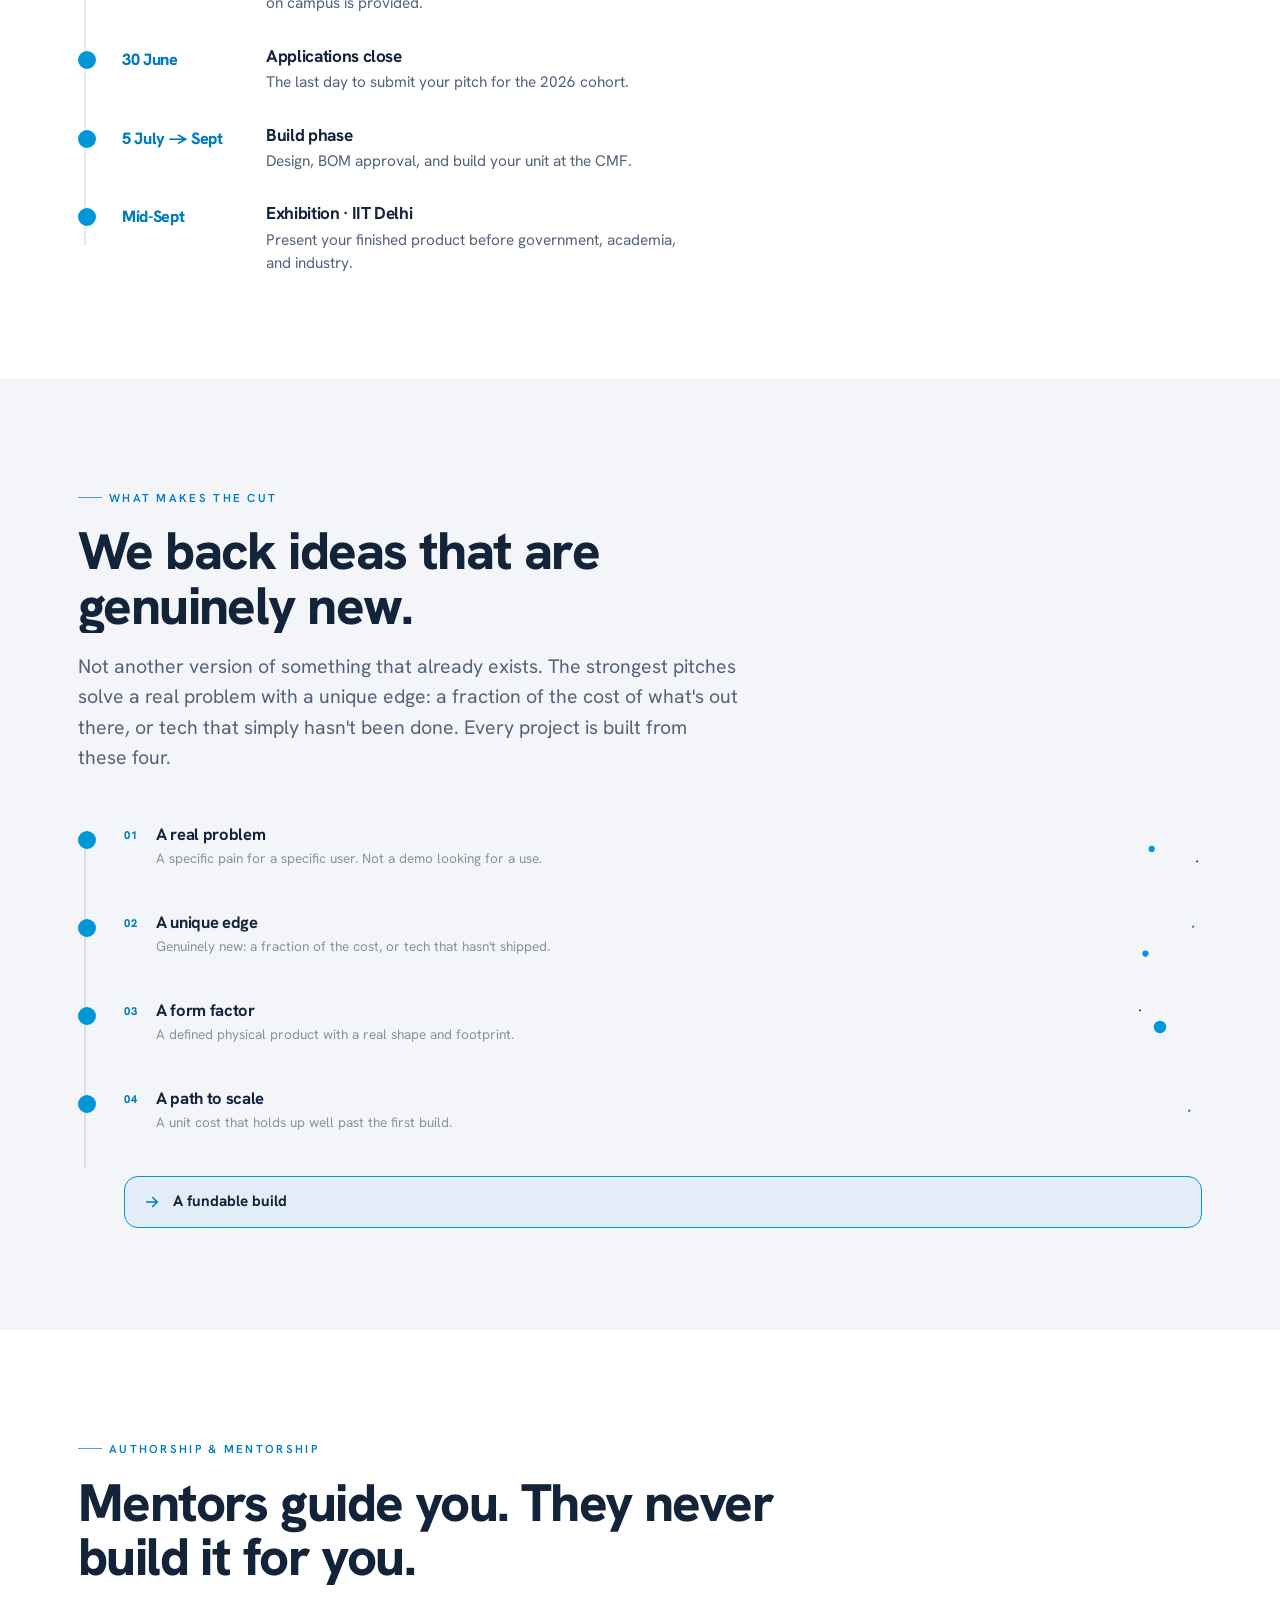
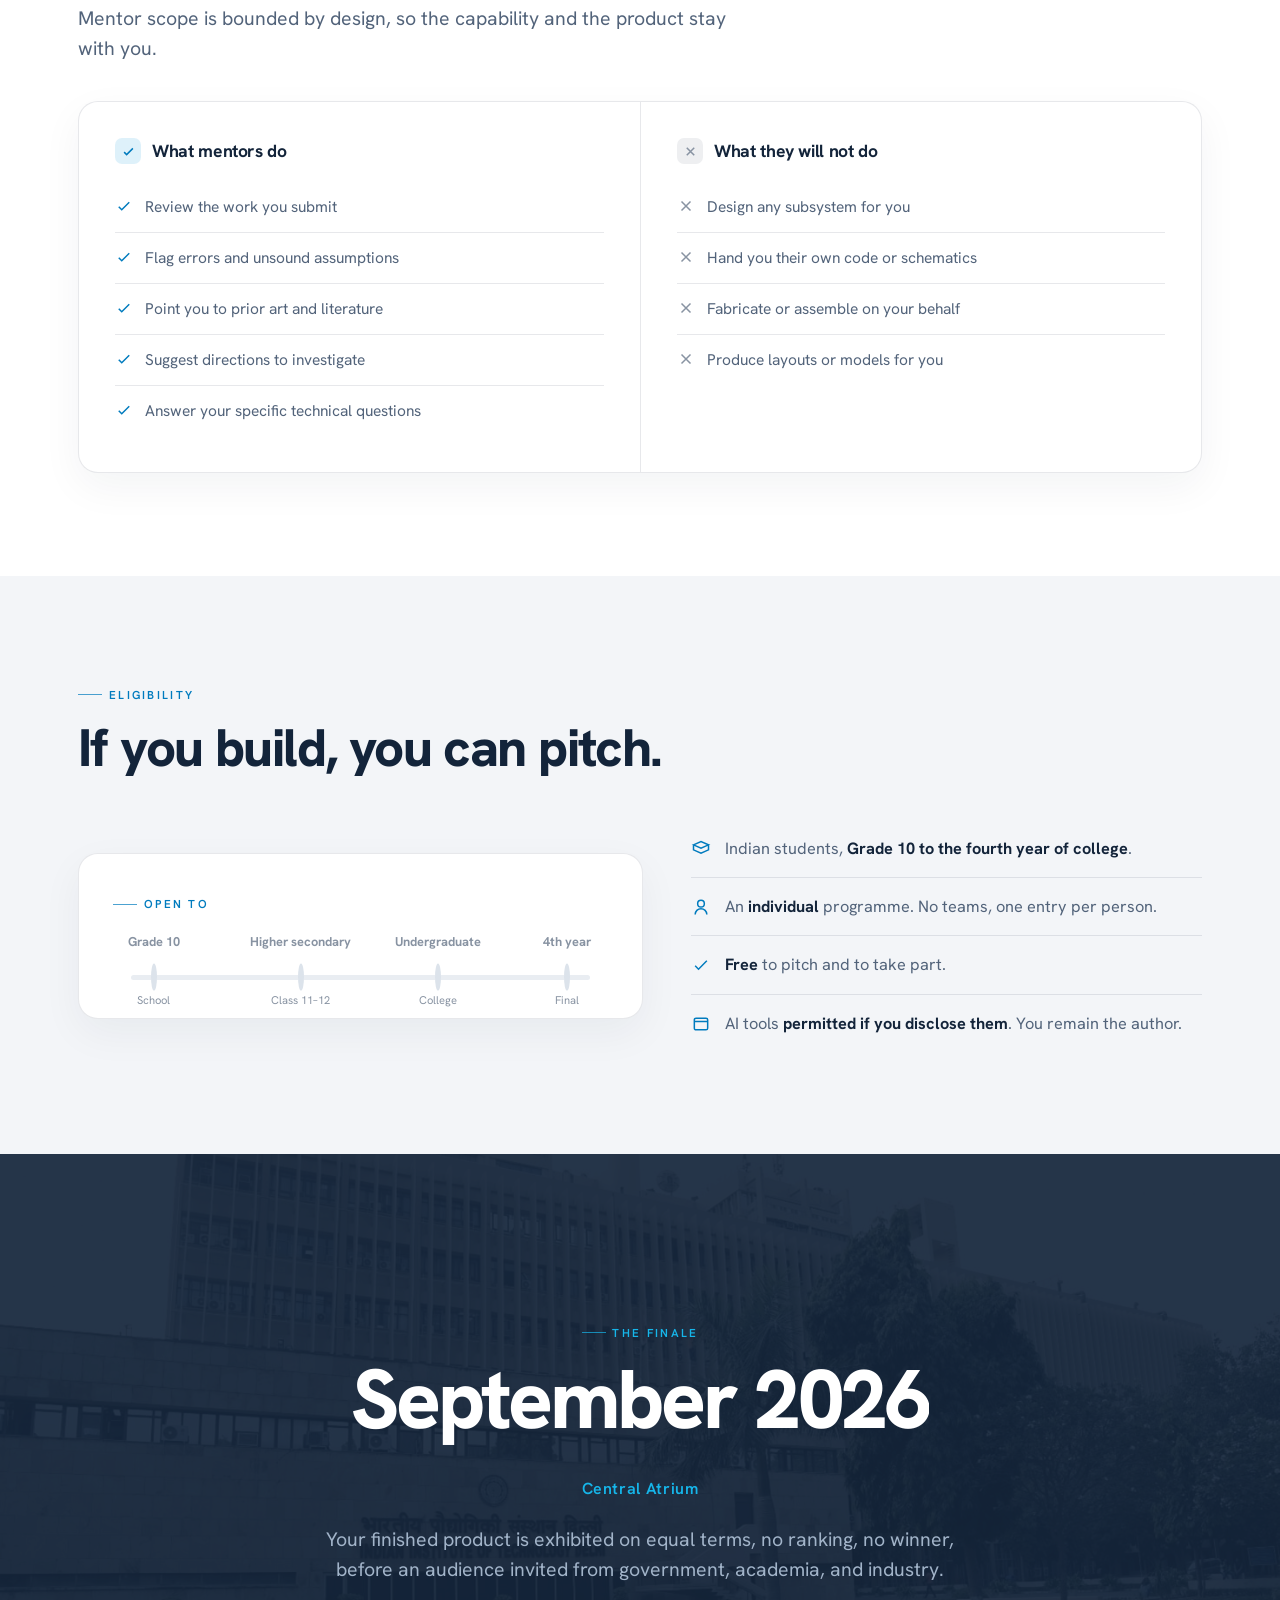
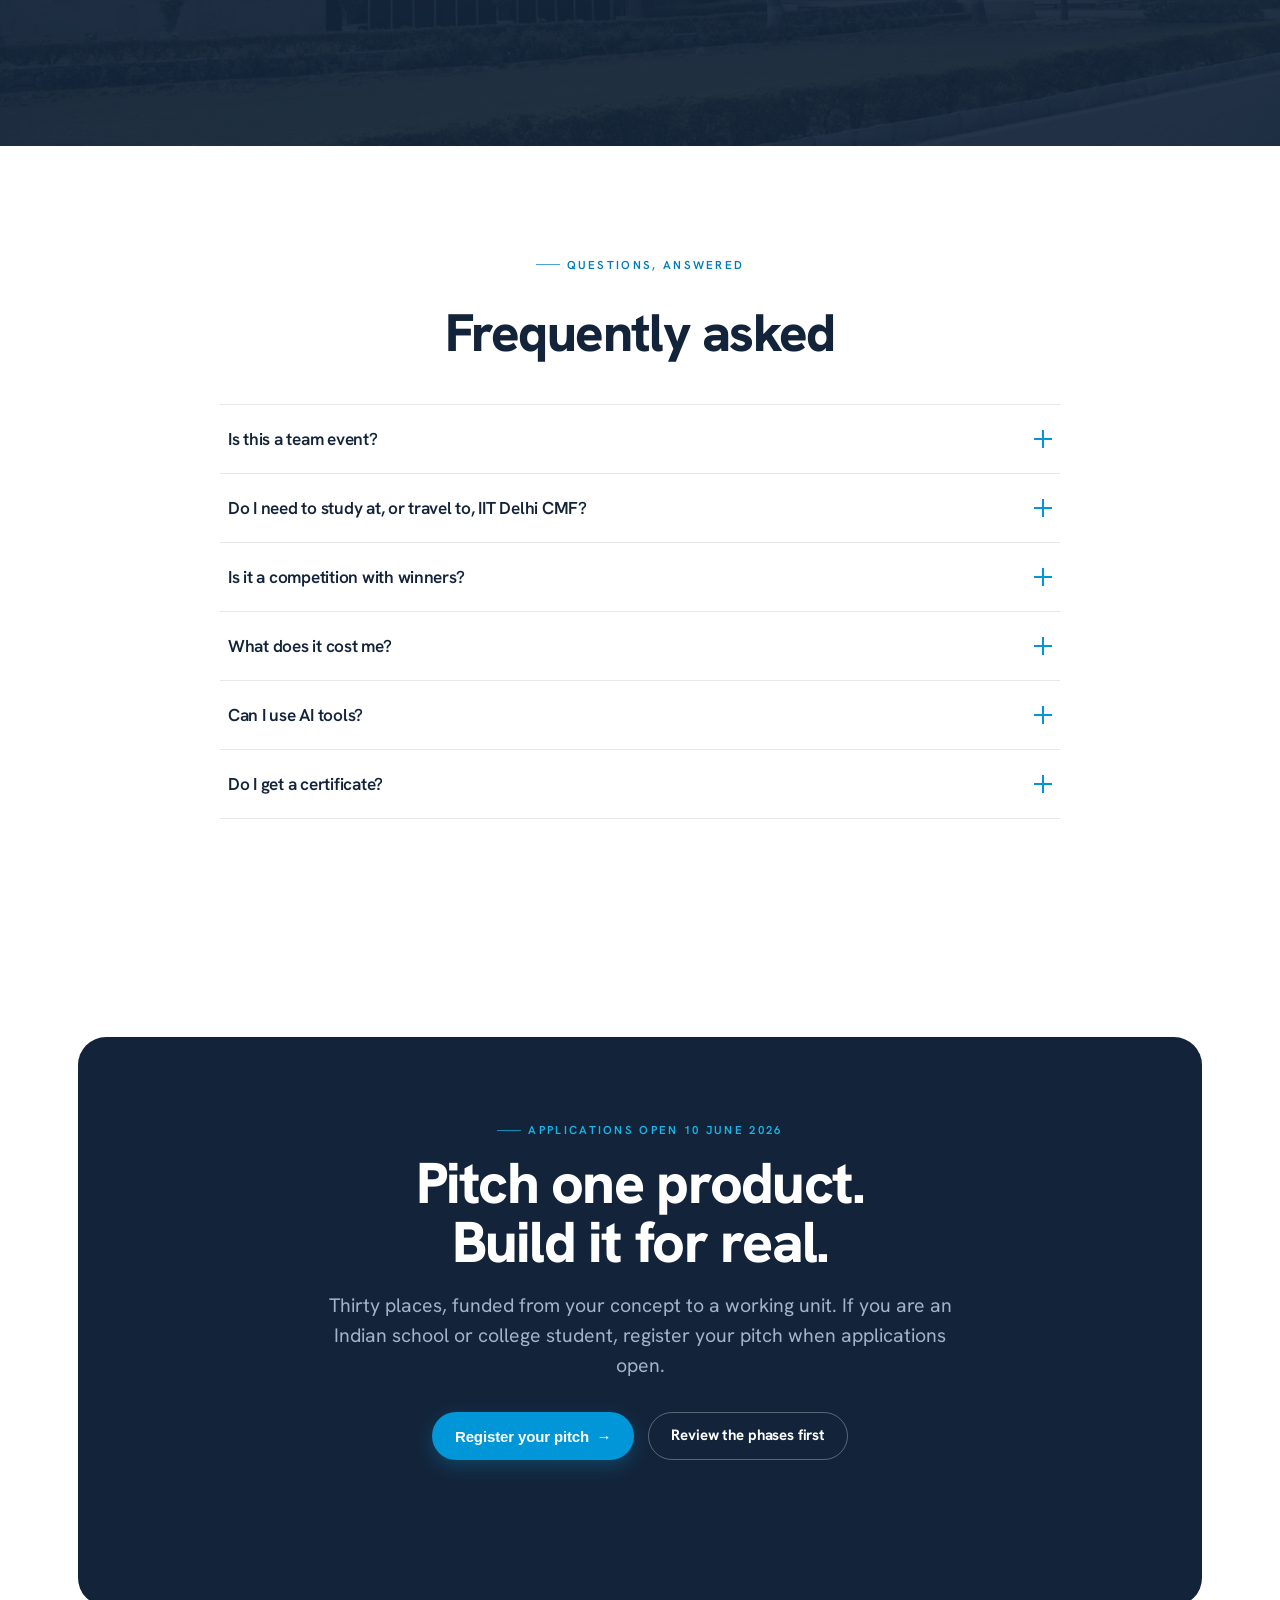
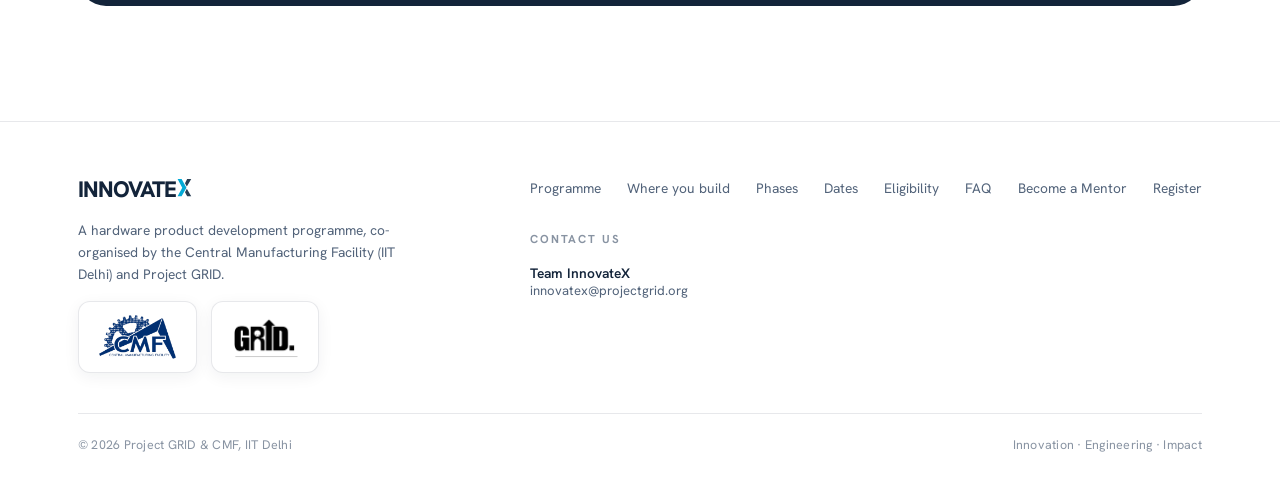
==== commit 0cb34ecc: "SEO/GEO optimization: structured data, social tags, sitemap/robots/llms, image compression - Add JSO" ====
--- a/index.html
+++ b/index.html
@@ -3,12 +3,27 @@
 <head>
 <meta charset="UTF-8" />
 <meta name="viewport" content="width=device-width, initial-scale=1.0, viewport-fit=cover" />
-<title>InnovateX 2026: Build one real hardware product, funded · Project GRID × CMF, IIT Delhi</title>
-<meta name="description" content="InnovateX 2026: thirty Indian students each take one hardware product from concept to a working unit. Funded end to end, built at IIT Delhi's Central Manufacturing Facility, exhibited 19 September 2026." />
+<title>InnovateX 2026: Build one funded hardware product for Indian students · IIT Delhi CMF</title>
+<meta name="description" content="InnovateX 2026: a funded programme for Indian students (Grade 10 to final-year college) to build one real hardware or deep-tech product at IIT Delhi's CMF." />
+<meta name="keywords" content="InnovateX 2026, InnovateX, hardware programme for students, deep-tech, AI-powered hardware, robotics, electronics, embedded systems, student innovation opportunity, high school and college students, India, IIT Delhi CMF, Project GRID" />
 <meta property="og:title" content="InnovateX 2026: Build one real hardware product" />
-<meta property="og:description" content="Thirty students. One funded build each, made at IIT Delhi's CMF and exhibited 19 September 2026." />
+<meta property="og:description" content="Thirty students. One funded build each, made at IIT Delhi's CMF and exhibited September 2026." />
 <meta property="og:type" content="website" />
+<meta property="og:url" content="https://innovatex.projectgrid.org/" />
+<meta property="og:site_name" content="InnovateX 2026" />
+<meta property="og:locale" content="en_IN" />
+<meta property="og:image" content="https://innovatex.projectgrid.org/assets/og-image.jpg" />
+<meta property="og:image:width" content="1200" />
+<meta property="og:image:height" content="630" />
+<meta property="og:image:alt" content="InnovateX 2026 - build one funded hardware product at IIT Delhi's CMF" />
+<meta name="twitter:card" content="summary_large_image" />
+<meta name="twitter:title" content="InnovateX 2026: Build one real hardware product" />
+<meta name="twitter:description" content="Thirty students. One funded build each, made at IIT Delhi's CMF and exhibited September 2026." />
+<meta name="twitter:image" content="https://innovatex.projectgrid.org/assets/og-image.jpg" />
+<meta name="theme-color" content="#13243A" />
+<link rel="canonical" href="https://innovatex.projectgrid.org/" />
 <link rel="icon" href="data:image/svg+xml,%3Csvg xmlns='http://www.w3.org/2000/svg' viewBox='0 0 100 100'%3E%3Crect width='100' height='100' fill='%23FFFFFF'/%3E%3Cline x1='24' y1='22' x2='78' y2='78' stroke='%2316273C' stroke-width='15'/%3E%3Cline x1='78' y1='22' x2='24' y2='78' stroke='%2316B6EA' stroke-width='15'/%3E%3C/svg%3E" />
+<link rel="apple-touch-icon" href="/assets/apple-touch-icon.png" />
 <link rel="preconnect" href="https://fonts.googleapis.com" />
 <link rel="preconnect" href="https://fonts.gstatic.com" crossorigin />
 <link href="https://fonts.googleapis.com/css2?family=Hanken+Grotesk:wght@400;500;600;700;800&display=swap" rel="stylesheet" />
@@ -56,7 +71,7 @@
   header.nav{position:fixed;top:0;left:0;right:0;z-index:100;height:var(--nav-h);display:flex;align-items:center;background:rgba(255,255,255,.82);backdrop-filter:saturate(160%) blur(14px);-webkit-backdrop-filter:saturate(160%) blur(14px);border-bottom:1px solid transparent;transition:border-color .3s var(--standard),background .3s var(--standard)}
   header.nav.scrolled{border-bottom-color:var(--line);background:rgba(255,255,255,.93)}
   .nav .wrap{display:flex;align-items:center;justify-content:space-between;width:100%}
-  .nav .logo{font-size:1.22rem;min-height:44px}
+  .nav .logo{font-size:1.22rem}
   .navlinks{display:flex;align-items:center;gap:30px}
   .navlinks a:not(.btn){font-size:.88rem;font-weight:500;color:var(--ink-2);transition:color .15s var(--standard);padding:6px 0;position:relative}
   .navlinks a:not(.btn)::after{content:"";position:absolute;left:0;right:0;bottom:0;height:2px;background:var(--cyan);transform:scaleX(0);transform-origin:left;transition:transform .25s var(--standard)}
@@ -167,7 +182,7 @@
 
   /* editorial deflist */
   .editorial{display:grid;grid-template-columns:1fr 1fr;gap:56px;align-items:start}
-  .deflist{list-style:none;margin-top:6px}
+  .deflist{list-style:none;margin-top:6px;padding-left:22px}
   .deflist li{padding:26px 0;border-top:1px solid var(--line);display:grid;grid-template-columns:auto 1fr;gap:20px;align-items:start;transition:transform .25s var(--standard)}
   .deflist li:hover{transform:translateX(4px)}
   .deflist li:first-child{border-top:0;padding-top:0}
@@ -197,7 +212,8 @@
   .pcard-top{display:flex;align-items:center;justify-content:space-between;padding:26px 28px 16px}
   .pcard .pn{font-size:.74rem;letter-spacing:.16em;text-transform:uppercase;color:var(--cyan-deep);font-weight:700}
   .pcard .when{font-size:.78rem;color:var(--ink-3);font-weight:600}
-  .pcard-media{flex:1;margin:0 28px;border-radius:14px;min-height:120px}
+  .pcard-media{flex:1;margin:0 28px;border-radius:14px;min-height:120px;position:relative;overflow:hidden;background:var(--grey)}
+  .pcard-media img{position:absolute;inset:0;width:100%;height:100%;object-fit:cover;display:block}
   .pcard-body{padding:22px 28px 28px}
   .pcard-body h3{font-size:1.5rem;margin-bottom:8px}
   .pcard-body p{color:var(--ink-2);font-size:.97rem}
@@ -233,11 +249,11 @@
   .ledger.yes li svg{stroke:var(--cyan-deep)} .ledger.no li svg{stroke:var(--ink-3)}
 
   /* 3 — requirements: editorial argument stack */
-  .req-stack{position:relative;padding-left:46px;margin:52px 0 0}
+  .req-stack{position:relative;--rqs-gutter:46px;padding-left:var(--rqs-gutter);margin:52px 0 0}
   .rqs-rail{position:absolute;left:6px;top:10px;width:2px;bottom:60px;background:var(--line);border-radius:2px;overflow:hidden}
   .rqs-fill{width:100%;height:100%;background:var(--cyan);transform-origin:top;transform:scaleY(1)}
   .rqs-row{position:relative;display:flex;align-items:flex-start;gap:20px;padding-bottom:34px}
-  .rqs-row::before{content:'';position:absolute;left:-40px;top:7px;width:14px;height:14px;border-radius:50%;border:2px solid var(--cyan);background:var(--cyan);z-index:1;transition:border-color .3s,background .3s}
+  .rqs-row::before{content:'';position:absolute;left:calc(var(--rqs-gutter) * -1);top:7px;width:14px;height:14px;border-radius:50%;border:2px solid var(--cyan);background:var(--cyan);z-index:1;transition:border-color .3s,background .3s}
   .rqs-content{flex:1;display:flex;align-items:flex-start;gap:14px}
   .rqs-n{font-size:.7rem;font-weight:800;letter-spacing:.07em;color:var(--cyan-deep);padding-top:3px;white-space:nowrap;min-width:18px}
   .rqs-h{font-size:1.04rem;font-weight:700;color:var(--navy);margin:0 0 4px}
@@ -289,6 +305,24 @@
   .exhibit .where{margin-top:16px;color:var(--cyan-bright);font-weight:600;letter-spacing:.04em}
   .exhibit p.lead{margin:22px auto 0;color:var(--t-d2);text-align:center}
 
+  /* KEY DATES timeline */
+  .tl-stack{position:relative;--tl-gutter:44px;padding-left:var(--tl-gutter);margin:50px 0 0;max-width:780px}
+  .tl-rail{position:absolute;left:6px;top:9px;bottom:30px;width:2px;background:var(--line);border-radius:2px;overflow:hidden}
+  .tl-fill{display:block;width:100%;height:100%;background:linear-gradient(var(--cyan-bright),var(--cyan));transform-origin:top center;transform:scaleY(1)}
+  .tl-row{position:relative;display:flex;align-items:flex-start;gap:22px;padding-bottom:30px}
+  .tl-row:last-child{padding-bottom:0}
+  .tl-row::before{content:"";position:absolute;left:calc(var(--tl-gutter) * -1);top:5px;width:14px;height:14px;border-radius:50%;border:2px solid var(--cyan);background:var(--cyan);z-index:1}
+  .tl-date{flex:none;min-width:122px;font-weight:800;color:var(--cyan-deep);font-size:1.02rem;letter-spacing:-.02em;padding-top:1px}
+  .tl-c h3{font-size:1.08rem;margin-bottom:4px}
+  .tl-c p{color:var(--ink-2);font-size:.96rem;max-width:48ch}
+  .tl-tag{display:inline-block;margin-left:9px;font-size:.62rem;font-weight:700;letter-spacing:.1em;text-transform:uppercase;color:var(--cyan-deep);background:rgba(0,150,216,.08);border:1px solid rgba(0,150,216,.2);border-radius:100px;padding:3px 9px;vertical-align:middle}
+  @media(max-width:560px){ .tl-row{flex-direction:column;gap:4px} .tl-date{min-width:0} }
+
+  /* register notice */
+  .reg-notice{margin:22px auto 0;font-size:.96rem;color:#fff;background:rgba(255,255,255,.09);border:1px solid rgba(255,255,255,.2);border-radius:100px;padding:11px 22px;display:inline-block;opacity:0;transform:translateY(6px);transition:opacity .35s var(--enter),transform .35s var(--enter)}
+  .reg-notice.show{opacity:1;transform:none}
+  .reg-notice b{color:#fff;font-weight:800}
+
   /* faq */
   .faq{max-width:840px;margin:0 auto}
   .qa{border-top:1px solid var(--line)}.qa:last-child{border-bottom:1px solid var(--line)}
@@ -316,8 +350,14 @@
   .foot p{font-size:.86rem;max-width:42ch;line-height:1.6;margin-top:10px}
   .foot .links{display:flex;gap:26px;flex-wrap:wrap}
   .foot .links a{font-size:.86rem;color:var(--ink-2);transition:color .15s}.foot .links a:hover{color:var(--navy)}
-  .foot-chips{display:flex;gap:11px;flex-wrap:wrap;margin-top:16px}
-  .foot-chips .chip{height:50px;padding:9px 15px}.foot-chips .chip img{height:28px}
+  .foot-chips{display:flex;gap:14px;flex-wrap:wrap;margin-top:16px}
+  .foot-chips .chip{height:72px;padding:12px 20px}.foot-chips .chip img{height:44px}
+  .foot-right{display:flex;flex-direction:column;gap:30px;align-items:flex-start}
+  .foot-contact h4{font-size:.72rem;font-weight:700;letter-spacing:.16em;text-transform:uppercase;color:var(--ink-3);margin-bottom:16px}
+  .contact-grid{display:grid;grid-template-columns:repeat(2,minmax(0,1fr));gap:14px 44px}
+  .contact-grid .ct{display:flex;flex-direction:column;line-height:1.35}
+  .contact-grid .ct .nm{font-size:.86rem;font-weight:600;color:var(--navy)}
+  .contact-grid .ct a{font-size:.82rem;color:var(--ink-2);transition:color .15s}.contact-grid .ct a:hover{color:var(--cyan-deep)}
   .legal{margin-top:40px;padding-top:22px;border-top:1px solid var(--line);display:flex;justify-content:space-between;gap:18px;flex-wrap:wrap;font-size:.78rem;color:var(--ink-3);letter-spacing:.02em}
 
   /* ============ DIEGETIC STORY FIGURES ============ */
@@ -378,7 +418,7 @@
   @media(max-width:940px){
     .btrack .gates{grid-template-columns:1fr;gap:14px}
     .btrack .rail{display:none}
-    .req-stack{padding-left:32px}
+    .req-stack{--rqs-gutter:32px}
     .rqs-row{gap:12px}
     .rqs-vis{width:70px;height:44px}
     .hero{min-height:auto;padding:calc(var(--nav-h) + 48px) 0 56px}
@@ -416,6 +456,188 @@
     html{scroll-behavior:auto}
   }
 </style>
+<script type="application/ld+json">
+{
+  "@context": "https://schema.org",
+  "@graph": [
+    {
+      "@type": "WebSite",
+      "@id": "https://innovatex.projectgrid.org/#website",
+      "url": "https://innovatex.projectgrid.org/",
+      "name": "InnovateX 2026",
+      "alternateName": "InnovateX",
+      "description": "InnovateX 2026: 30 Indian students each build one funded hardware product end to end at IIT Delhi's Central Manufacturing Facility.",
+      "inLanguage": "en",
+      "publisher": { "@id": "https://projectgrid.org/#organization" }
+    },
+    {
+      "@type": "WebPage",
+      "@id": "https://innovatex.projectgrid.org/#webpage",
+      "url": "https://innovatex.projectgrid.org/",
+      "name": "InnovateX 2026: Build one real hardware product, funded",
+      "isPartOf": { "@id": "https://innovatex.projectgrid.org/#website" },
+      "about": { "@id": "https://innovatex.projectgrid.org/#event" },
+      "primaryImageOfPage": "https://innovatex.projectgrid.org/assets/og-image.jpg",
+      "keywords": "InnovateX 2026, hardware programme for students, deep-tech, AI-powered hardware, robotics, electronics, opportunity for high school and college students, India, IIT Delhi CMF",
+      "inLanguage": "en"
+    },
+    {
+      "@type": "EducationalOrganization",
+      "@id": "https://cmf.iitd.ac.in/#organization",
+      "name": "Central Manufacturing Facility (CMF), IIT Delhi",
+      "alternateName": "IIT Delhi CMF",
+      "url": "https://cmf.iitd.ac.in",
+      "parentOrganization": {
+        "@type": "CollegeOrUniversity",
+        "name": "Indian Institute of Technology Delhi",
+        "url": "https://home.iitd.ac.in"
+      },
+      "address": {
+        "@type": "PostalAddress",
+        "streetAddress": "IIT Delhi, Hauz Khas",
+        "addressLocality": "New Delhi",
+        "postalCode": "110016",
+        "addressCountry": "IN"
+      }
+    },
+    {
+      "@type": "Organization",
+      "@id": "https://projectgrid.org/#organization",
+      "name": "Project GRID",
+      "url": "https://projectgrid.org",
+      "email": "info@projectgrid.org"
+    },
+    {
+      "@type": "Event",
+      "@id": "https://innovatex.projectgrid.org/#event",
+      "name": "InnovateX 2026",
+      "alternateName": "InnovateX",
+      "description": "A funded hardware and deep-tech programme in which 30 students across India each take one product from a written pitch to a working, exhibited unit, built at IIT Delhi's Central Manufacturing Facility. Open to Indian students from Grade 10 (high school) to the fourth year of college. Projects are hardware-led and may be AI-powered - robotics, electronics, embedded systems, instrumentation, or smart devices. No fee to apply or take part; 100% of the approved bill of materials is funded.",
+      "keywords": "hardware, deep-tech, robotics, electronics, embedded systems, AI-powered hardware, instrumentation, product design, student innovation, opportunity for high school and college students, India, IIT Delhi",
+      "audience": {
+        "@type": "EducationalAudience",
+        "educationalRole": "student",
+        "name": "Indian students from Grade 10 (high school) to the fourth year of college (undergraduate)"
+      },
+      "startDate": "2026-06-10",
+      "endDate": "2026-09-30",
+      "eventAttendanceMode": "https://schema.org/MixedEventAttendanceMode",
+      "eventStatus": "https://schema.org/EventScheduled",
+      "url": "https://innovatex.projectgrid.org/",
+      "image": "https://innovatex.projectgrid.org/assets/og-image.jpg",
+      "inLanguage": "en",
+      "location": {
+        "@type": "Place",
+        "name": "IIT Delhi - Central Manufacturing Facility (Central Atrium)",
+        "address": {
+          "@type": "PostalAddress",
+          "streetAddress": "IIT Delhi, Hauz Khas",
+          "addressLocality": "New Delhi",
+          "postalCode": "110016",
+          "addressCountry": "IN"
+        }
+      },
+      "organizer": [
+        { "@id": "https://cmf.iitd.ac.in/#organization" },
+        { "@id": "https://projectgrid.org/#organization" }
+      ],
+      "isAccessibleForFree": true,
+      "offers": {
+        "@type": "Offer",
+        "name": "Student application",
+        "price": "0",
+        "priceCurrency": "INR",
+        "availability": "https://schema.org/InStock",
+        "url": "https://forms.gle/ojN2HMhWAPydUiBaA",
+        "validFrom": "2026-06-10",
+        "eligibleRegion": { "@type": "Country", "name": "India" }
+      },
+      "subEvent": [
+        {
+          "@type": "Event",
+          "name": "Student applications open",
+          "description": "Registration opens; submit your product pitch.",
+          "startDate": "2026-06-10",
+          "eventAttendanceMode": "https://schema.org/OnlineEventAttendanceMode",
+          "eventStatus": "https://schema.org/EventScheduled"
+        },
+        {
+          "@type": "Event",
+          "name": "Train the Trainers Bootcamp",
+          "description": "Selected mentors train in person at IIT Delhi; on-campus accommodation provided.",
+          "startDate": "2026-06-14",
+          "endDate": "2026-06-19",
+          "eventAttendanceMode": "https://schema.org/OfflineEventAttendanceMode",
+          "eventStatus": "https://schema.org/EventScheduled",
+          "location": { "@type": "Place", "name": "IIT Delhi", "address": { "@type": "PostalAddress", "addressLocality": "New Delhi", "addressCountry": "IN" } }
+        },
+        {
+          "@type": "Event",
+          "name": "Applications close",
+          "description": "Last day to submit your pitch for the 2026 cohort.",
+          "startDate": "2026-06-30",
+          "eventAttendanceMode": "https://schema.org/OnlineEventAttendanceMode",
+          "eventStatus": "https://schema.org/EventScheduled"
+        },
+        {
+          "@type": "Event",
+          "name": "Build phase",
+          "description": "Design, bill-of-materials approval, and build your unit at the CMF.",
+          "startDate": "2026-07-05",
+          "endDate": "2026-09-30",
+          "eventAttendanceMode": "https://schema.org/MixedEventAttendanceMode",
+          "eventStatus": "https://schema.org/EventScheduled"
+        },
+        {
+          "@type": "Event",
+          "name": "Exhibition",
+          "description": "Present your finished product before government, academia, and industry at the Central Atrium, IIT Delhi.",
+          "startDate": "2026-09-15",
+          "eventAttendanceMode": "https://schema.org/OfflineEventAttendanceMode",
+          "eventStatus": "https://schema.org/EventScheduled",
+          "location": { "@type": "Place", "name": "Central Atrium, IIT Delhi", "address": { "@type": "PostalAddress", "addressLocality": "New Delhi", "addressCountry": "IN" } }
+        }
+      ]
+    },
+    {
+      "@type": "FAQPage",
+      "@id": "https://innovatex.projectgrid.org/#faq",
+      "mainEntity": [
+        {
+          "@type": "Question",
+          "name": "Is this a team event?",
+          "acceptedAnswer": { "@type": "Answer", "text": "No. Every entry is by a single individual, and you cannot be listed on a second application within the same edition." }
+        },
+        {
+          "@type": "Question",
+          "name": "Do I need to study at, or travel to, IIT Delhi CMF?",
+          "acceptedAnswer": { "@type": "Answer", "text": "No. You design and build with your own resources, and may request supervised access to the Central Manufacturing Facility if your project needs equipment you lack. The final exhibition is held at the Central Atrium." }
+        },
+        {
+          "@type": "Question",
+          "name": "Is it a competition with winners?",
+          "acceptedAnswer": { "@type": "Answer", "text": "No. There is no ranking and no single winner. Every completed project is exhibited on equal terms. The value is tangible: a funded build, a finished product you own, a certificate, and a stage in front of people who can take it further." }
+        },
+        {
+          "@type": "Question",
+          "name": "What does it cost me?",
+          "acceptedAnswer": { "@type": "Answer", "text": "Nothing to pitch or take part, and the programme funds your bill of materials. Personal travel, accommodation, and equipment you already own are not covered." }
+        },
+        {
+          "@type": "Question",
+          "name": "Can I use AI tools?",
+          "acceptedAnswer": { "@type": "Answer", "text": "Yes, provided you disclose how you used them. You remain the author of the work and the capability behind it." }
+        },
+        {
+          "@type": "Question",
+          "name": "Do I get a certificate?",
+          "acceptedAnswer": { "@type": "Answer", "text": "Yes. Every participant who completes the programme receives a certificate and exhibits their finished product at the Central Atrium." }
+        }
+      ]
+    }
+  ]
+}
+</script>
 </head>
 <body id="top">
 <a class="skip" href="#main">Skip to content</a>
@@ -427,6 +649,7 @@
       <a href="#programme">Programme</a>
       <a href="#cmf">Where you build</a>
       <a href="#process">Phases</a>
+      <a href="#dates">Dates</a>
       <a href="#eligibility">Eligibility</a>
       <a href="#faq">FAQ</a>
       <a href="mentors.html">Become a Mentor</a>
@@ -453,7 +676,7 @@
     </div>
     <div class="hero-logo fx"><span class="logo">INNOVATE<svg class="lx" viewBox="0 0 330 410" aria-hidden="true"><path class="cy lxa" d="M13 12 L103 12 L211 205 L103 398 L13 398 L117 205 Z"/><path class="nv lxb" d="M227 12 L318 12 L220 180 L179 105 Z M227 398 L318 398 L220 230 L179 305 Z"/></svg></span></div>
     <h1 class="fx">Turn your idea into a hardware product you can <em>hold</em>, funded start to finish.</h1>
-    <p class="sub fx">Thirty students. One real build each, made at IIT Delhi's Central Manufacturing Facility and exhibited on 19 September 2026.</p>
+    <p class="sub fx">Thirty students. One real build each, made at IIT Delhi's Central Manufacturing Facility and exhibited in September 2026.</p>
     <div class="hero-cta fx">
       <a class="btn btn-primary" href="#register">Register your pitch <span class="arr" aria-hidden="true">→</span></a>
       <a class="btn btn-ghost" href="#process">See the five phases</a>
@@ -542,7 +765,7 @@
     <div class="cmf-grid">
       <div class="cmf-media reveal">
         <div class="cmf-photo">
-          <img src="assets/cmf-C5ysMiRq.jpg" alt="Central Manufacturing Facility, IIT Delhi" loading="lazy" decoding="async">
+          <img src="assets/IMG_9663.jpg" alt="Central Manufacturing Facility, IIT Delhi" loading="lazy" decoding="async">
         </div>
         <div class="cmf-badge"><img src="assets/CMF-Logo-CW4iBhSi.png" alt="CMF, IIT Delhi" width="80" height="30"><span>Central Manufacturing<br>Facility · IIT Delhi</span></div>
       </div>
@@ -565,8 +788,8 @@
   <div class="phases-head">
     <div class="wrap">
       <div class="head">
-        <span class="eyebrow reveal">How it works</span>
-        <h2 class="reveal-mask"><span class="reveal-line">Five phases. Scroll to lock each one in.</span></h2>
+        <span class="eyebrow reveal">How it works</span> 
+        <h2 class="reveal-mask"><span class="reveal-line">Five phases. The program.</span></h2>
         <p class="lead reveal">From your written pitch in June to a unit you exhibit in September.</p>
       </div>
     </div>
@@ -574,28 +797,28 @@
   <div class="phases-pin" id="phasesPin">
     <div class="phases-track" id="phasesTrack">
       <article class="pcard">
-        <div class="pcard-top"><span class="pn">Phase 01</span><span class="when">Rolling · from June</span></div>
-        <div class="ph pcard-media" data-cap="pitch"><svg viewBox="0 0 24 24"><path d="M14 3v5h5M14 3l5 5v11a1 1 0 01-1 1H6a1 1 0 01-1-1V4a1 1 0 011-1zM8 13h8M8 17h5"/></svg><span class="cap">Your written pitch</span></div>
+        <div class="pcard-top"><span class="pn">Phase 01</span><span class="when">10–30 June</span></div>
+        <div class="pcard-media"><img src="assets/cmf-phase-1.jpg" alt="Waterjet cutting machine at IIT Delhi's Central Manufacturing Facility" width="1201" height="901" loading="lazy" decoding="async"></div>
         <div class="pcard-body"><h3>Pitch</h3><p>Submit your product, your build approach, and a scalability rationale. Reviewed until thirty are accepted.</p><ul class="deliv"><li>Product concept</li><li>Indicative BOM</li><li>Scalability</li></ul></div>
       </article>
       <article class="pcard">
         <div class="pcard-top"><span class="pn">Phase 02</span><span class="when">July</span></div>
-        <div class="ph pcard-media" data-cap="design"><svg viewBox="0 0 24 24"><path d="M3 3v18h18M7 14l3-3 3 3 5-6"/><circle cx="7" cy="14" r="1"/></svg><span class="cap">CAD model &amp; schematic</span></div>
+        <div class="pcard-media"><img src="assets/cmf-phase-5.jpg" alt="Robotic welding cell and workshop floor at IIT Delhi's Central Manufacturing Facility" width="1201" height="901" loading="lazy" decoding="async"></div>
         <div class="pcard-body"><h3>Define &amp; design</h3><p>Produce a 3D model of the assembly, a schematic and PCB layout where applicable, and a line-itemised BOM.</p><ul class="deliv"><li>3D model</li><li>Schematic / PCB</li><li>Line-item BOM</li></ul></div>
       </article>
       <article class="pcard">
         <div class="pcard-top"><span class="pn">Phase 03</span><span class="when">August</span></div>
-        <div class="ph pcard-media" data-cap="bom"><svg viewBox="0 0 24 24"><path d="M9 5H7a2 2 0 00-2 2v12a2 2 0 002 2h10a2 2 0 002-2V7a2 2 0 00-2-2h-2M9 5a2 2 0 002 2h2a2 2 0 002-2M9 5a2 2 0 012-2h2a2 2 0 012 2M9 13l2 2 4-4"/></svg><span class="cap">Approved bill of materials</span></div>
+        <div class="pcard-media"><img src="assets/cmf-phase-3.jpg" alt="CNC turning and multi-axis milling machines at IIT Delhi's Central Manufacturing Facility" width="1201" height="901" loading="lazy" decoding="async"></div>
         <div class="pcard-body"><h3>BOM review &amp; procurement</h3><p>Your bill of materials is approved line by line. You procure against approved lines and are reimbursed against receipts.</p><span class="note">Written approval required to proceed</span></div>
       </article>
       <article class="pcard">
         <div class="pcard-top"><span class="pn">Phase 04</span><span class="when">August → September</span></div>
-        <div class="ph pcard-media" data-cap="build"><svg viewBox="0 0 24 24"><path d="M14.7 6.3a4 4 0 00-5.4 5.4L3 18v3h3l6.3-6.3a4 4 0 005.4-5.4l-2.5 2.5-2.5-.7-.7-2.5z"/></svg><span class="cap">Build timelapse</span></div>
+        <div class="pcard-media"><img src="assets/cmf-phase-4.jpg" alt="Wire-EDM machine at IIT Delhi's Central Manufacturing Facility" width="1201" height="901" loading="lazy" decoding="async"></div>
         <div class="pcard-body"><h3>Build</h3><p>Assemble, integrate, debug, calibrate, and finalise your unit, recorded through timelapse that evidences your authorship.</p><ul class="deliv"><li>Working unit</li><li>Timelapse</li><li>Calibration</li></ul></div>
       </article>
       <article class="pcard">
-        <div class="pcard-top"><span class="pn">Phase 05</span><span class="when">19 September 2026</span></div>
-        <div class="ph pcard-media" data-cap="exhibit"><svg viewBox="0 0 24 24"><path d="M4 21h16M7 21v-5h10v5M9 16V8h6v8M5 8l7-5 7 5"/></svg><span class="cap">Exhibition booth</span></div>
+        <div class="pcard-top"><span class="pn">Phase 05</span><span class="when">Mid-September 2026</span></div>
+        <div class="pcard-media"><img src="assets/cmf-phase-2.jpg" alt="Laser cutting machine at IIT Delhi's Central Manufacturing Facility" width="901" height="1201" loading="lazy" decoding="async"></div>
         <div class="pcard-body"><h3>Exhibition</h3><p>Present your finished product before government, academia, and industry, and answer questions on design and build.</p><ul class="deliv"><li>Live demo</li><li>Certificate</li><li>The room</li></ul></div>
       </article>
     </div>
@@ -604,6 +827,25 @@
         <span class="stp on">01 Pitch</span><span class="stp">02 Design</span><span class="stp">03 BOM</span><span class="stp">04 Build</span><span class="stp">05 Exhibit</span>
       </div>
       <div class="phases-prog"><span id="phasesProg"></span></div>
+    </div>
+  </div>
+</section>
+
+<!-- KEY DATES -->
+<section id="dates" class="s-paper" aria-label="Key dates">
+  <div class="wrap">
+    <div class="head">
+      <span class="eyebrow reveal">Key dates</span>
+      <h2 class="reveal-mask"><span class="reveal-line">From application to exhibition.</span></h2>
+      <p class="lead reveal">One calendar, start to finish. Mark the dates that apply to you.</p>
+    </div>
+    <div class="tl-stack" id="timeline">
+      <div class="tl-rail" aria-hidden="true"><span class="tl-fill" id="tlFill"></span></div>
+      <div class="tl-row reveal"><span class="tl-date">10 June</span><div class="tl-c"><h3>Student applications open</h3><p>Registration opens. Submit your product pitch from this day.</p></div></div>
+      <div class="tl-row reveal"><span class="tl-date">14–19 June</span><div class="tl-c"><h3>Train the Trainers Bootcamp · IIT Delhi<span class="tl-tag">Mentors</span></h3><p>Selected mentors train in person at IIT Delhi. Accommodation on campus is provided.</p></div></div>
+      <div class="tl-row reveal"><span class="tl-date">30 June</span><div class="tl-c"><h3>Applications close</h3><p>The last day to submit your pitch for the 2026 cohort.</p></div></div>
+      <div class="tl-row reveal"><span class="tl-date">5 July → Sept</span><div class="tl-c"><h3>Build phase</h3><p>Design, BOM approval, and build your unit at the CMF.</p></div></div>
+      <div class="tl-row reveal"><span class="tl-date">Mid-Sept</span><div class="tl-c"><h3>Exhibition · IIT Delhi</h3><p>Present your finished product before government, academia, and industry.</p></div></div>
     </div>
   </div>
 </section>
@@ -747,8 +989,8 @@
   <div class="ov"></div>
   <div class="wrap">
     <span class="eyebrow reveal" style="color:var(--cyan-bright);justify-content:center">The finale</span>
-    <div class="date" style="margin-top:16px"><span class="dmask"><span class="dinner">19 September 2026</span></span></div>
-    <div class="where reveal">Binny Bansal Exhibition Hall</div>
+    <div class="date" style="margin-top:16px"><span class="dmask"><span class="dinner">September 2026</span></span></div>
+    <div class="where reveal">Central Atrium</div>
     <p class="lead reveal">Your finished product is exhibited on equal terms, no ranking, no winner, before an audience invited from government, academia, and industry.</p>
   </div>
 </section>
@@ -759,11 +1001,11 @@
     <div class="head" style="text-align:center;margin:0 auto 44px;max-width:560px"><span class="eyebrow reveal" style="justify-content:center">Questions, answered</span><h2 class="reveal" style="margin:14px auto 0">Frequently asked</h2></div>
     <div class="faq">
       <div class="qa reveal"><button aria-expanded="false">Is this a team event?<span class="pm" aria-hidden="true"></span></button><div class="ans"><p>No. Every entry is by a single individual, and you cannot be listed on a second application within the same edition.</p></div></div>
-      <div class="qa reveal"><button aria-expanded="false">Do I need to study at, or travel to, IIT Delhi CMF?<span class="pm" aria-hidden="true"></span></button><div class="ans"><p>No. You design and build with your own resources, and may request supervised access to the Central Manufacturing Facility if your project needs equipment you lack. The final exhibition is held at the Binny Bansal Exhibition Hall.</p></div></div>
+      <div class="qa reveal"><button aria-expanded="false">Do I need to study at, or travel to, IIT Delhi CMF?<span class="pm" aria-hidden="true"></span></button><div class="ans"><p>No. You design and build with your own resources, and may request supervised access to the Central Manufacturing Facility if your project needs equipment you lack. The final exhibition is held at the Central Atrium.</p></div></div>
       <div class="qa reveal"><button aria-expanded="false">Is it a competition with winners?<span class="pm" aria-hidden="true"></span></button><div class="ans"><p>No. There is no ranking and no single winner. Every completed project is exhibited on equal terms. The value is tangible: a funded build, a finished product you own, a certificate, and a stage in front of people who can take it further.</p></div></div>
       <div class="qa reveal"><button aria-expanded="false">What does it cost me?<span class="pm" aria-hidden="true"></span></button><div class="ans"><p>Nothing to pitch or take part, and the programme funds your bill of materials. Personal travel, accommodation, and equipment you already own are not covered.</p></div></div>
       <div class="qa reveal"><button aria-expanded="false">Can I use AI tools?<span class="pm" aria-hidden="true"></span></button><div class="ans"><p>Yes, provided you disclose how you used them. You remain the author of the work and the capability behind it.</p></div></div>
-      <div class="qa reveal"><button aria-expanded="false">Do I get a certificate?<span class="pm" aria-hidden="true"></span></button><div class="ans"><p>Yes. Every participant who completes the programme receives a certificate and exhibits their finished product at the Binny Bansal Exhibition Hall.</p></div></div>
+      <div class="qa reveal"><button aria-expanded="false">Do I get a certificate?<span class="pm" aria-hidden="true"></span></button><div class="ans"><p>Yes. Every participant who completes the programme receives a certificate and exhibits their finished product at the Central Atrium.</p></div></div>
     </div>
   </div>
 </section>
@@ -772,13 +1014,14 @@
 <section id="register" class="cta s-paper">
   <div class="wrap">
     <div class="cta-card reveal">
-      <span class="eyebrow">Applications open · rolling review</span>
+      <span class="eyebrow">Applications open 10 June 2026</span>
       <h2>Pitch one product. Build it for real.</h2>
-      <p class="lead">Thirty places, funded from your concept to a working unit. If you are an Indian school or college student, register your pitch.</p>
+      <p class="lead">Thirty places, funded from your concept to a working unit. If you are an Indian school or college student, register your pitch when applications open.</p>
       <div class="hero-cta">
-        <a class="btn btn-primary" href="https://innovatex.iitd.ac.in" target="_blank" rel="noopener">Register your pitch <span class="arr" aria-hidden="true">→</span></a>
+        <button type="button" class="btn btn-primary" id="studentRegBtn" aria-describedby="regNotice">Register your pitch <span class="arr" aria-hidden="true">→</span></button>
         <a class="btn btn-ghost" href="#process" style="color:#fff;border-color:rgba(255,255,255,.3)">Review the phases first</a>
       </div>
+      <p class="reg-notice" id="regNotice" role="status" hidden>Applications open <b>10 June 2026</b>. Stay tuned!</p>
     </div>
   </div>
 </section>
@@ -792,13 +1035,21 @@
         <a class="logo" href="#top" aria-label="InnovateX home">INNOVATE<svg class="lx" viewBox="0 0 330 410" aria-hidden="true"><path class="cy" d="M13 12 L103 12 L211 205 L103 398 L13 398 L117 205 Z"/><path class="nv" d="M227 12 L318 12 L220 180 L179 105 Z M227 398 L318 398 L220 230 L179 305 Z"/></svg></a>
         <p>A hardware product development programme, co-organised by the Central Manufacturing Facility (IIT Delhi) and Project GRID.</p>
         <div class="foot-chips">
-          <span class="chip"><img src="assets/CMF-Logo-CW4iBhSi.png" alt="IIT Delhi CMF (Central Manufacturing Facility)" width="120" height="50" loading="lazy"></span>
-          <span class="chip grid"><img src="assets/GRID-logo-BYyGAV5o.png" alt="Project GRID" width="80" height="50" loading="lazy"></span>
-        </div>
-      </div>
-      <nav class="links" aria-label="Footer">
-        <a href="#programme">Programme</a><a href="#cmf">Where you build</a><a href="#process">Phases</a><a href="#eligibility">Eligibility</a><a href="#faq">FAQ</a><a href="mentors.html">Become a Mentor</a><a href="#register">Register</a>
-      </nav>
+          <span class="chip"><a href="https://cmf.iitd.ac.in" target="_blank" rel="noopener"><img src="assets/CMF-Logo-CW4iBhSi.png" alt="IIT Delhi CMF (Central Manufacturing Facility)" width="120" height="50" loading="lazy"></a></span>
+          <span class="chip grid"><a href="https://projectgrid.org" target="_blank" rel="noopener"><img src="assets/GRID-logo-BYyGAV5o.png" alt="Project GRID" width="80" height="50" loading="lazy"></a></span>
+        </div>
+      </div>
+      <div class="foot-right">
+        <nav class="links" aria-label="Footer">
+          <a href="#programme">Programme</a><a href="#cmf">Where you build</a><a href="#process">Phases</a><a href="#dates">Dates</a><a href="#eligibility">Eligibility</a><a href="#faq">FAQ</a><a href="mentors.html">Become a Mentor</a><a href="#register">Register</a>
+        </nav>
+        <div class="foot-contact">
+          <h4>Contact us</h4>
+          <div class="contact-grid">
+            <div class="ct"><span class="nm">Team InnovateX</span><a href="mailto:innovatex@projectgrid.org">innovatex@projectgrid.org</a></div>
+          </div>
+        </div>
+      </div>
     </div>
     <div class="legal"><span>© 2026 Project GRID &amp; CMF, IIT Delhi</span><span>Innovation · Engineering · Impact</span></div>
   </div>
@@ -818,6 +1069,10 @@
   onScroll(); window.addEventListener('scroll',onScroll,{passive:true});
   toggle.addEventListener('click',function(){var o=links.classList.toggle('open');toggle.classList.toggle('on',o);toggle.setAttribute('aria-expanded',o);toggle.setAttribute('aria-label',o?'Close menu':'Open menu');});
   document.querySelectorAll('.qa').forEach(function(qa){var b=qa.querySelector('button'),a=qa.querySelector('.ans');b.addEventListener('click',function(){var o=b.getAttribute('aria-expanded')==='true';b.setAttribute('aria-expanded',String(!o));a.style.maxHeight=o?'0px':(a.scrollHeight+'px');});});
+
+  /* student registration not open yet: show "stay tuned" notice on click */
+  var srb=document.getElementById('studentRegBtn'),rn=document.getElementById('regNotice');
+  if(srb&&rn){srb.addEventListener('click',function(){rn.hidden=false;requestAnimationFrame(function(){rn.classList.add('show');});});}
 
   function instantCount(){document.querySelectorAll('[data-count]').forEach(function(el){el.textContent=el.getAttribute('data-count')+(el.getAttribute('data-suffix')||'');});}
 
@@ -960,6 +1215,13 @@
       var p=self.progress; gsap.set(fill,{scaleX:p});
       nodes.forEach(function(n){ n.classList.toggle('off', p < (parseFloat(n.style.left)/100)-0.01); });
     }});
+  })();
+
+  /* KEY DATES: rail fills as the section scrolls */
+  (function(){
+    var ts=document.getElementById('timeline'),fill=document.getElementById('tlFill'); if(!ts||!fill)return;
+    gsap.set(fill,{scaleY:0});
+    ScrollTrigger.create({trigger:ts,start:'top 80%',end:'bottom 62%',scrub:.7,onUpdate:function(self){gsap.set(fill,{scaleY:self.progress});}});
   })();
 
   /* PHASES: pinned horizontal with slot-machine snap */
@@ -1002,7 +1264,7 @@
     var track=document.getElementById('phasesTrack'),pin=document.getElementById('phasesPin');
     var prog=document.getElementById('phasesProg'),steps=[].slice.call(document.querySelectorAll('#phasesSteps .stp'));
     var cards=[].slice.call(track.querySelectorAll('.pcard')),N=cards.length;
-    var dist=function(){ return track.scrollWidth - pin.clientWidth; };
+    var dist=function(){ return cards[N-1].offsetLeft - (pin.clientWidth - cards[N-1].offsetWidth)/2; };
     phasesSec.classList.add('snapping');
     function setActive(p){
       var idx=Math.round(p*(N-1));
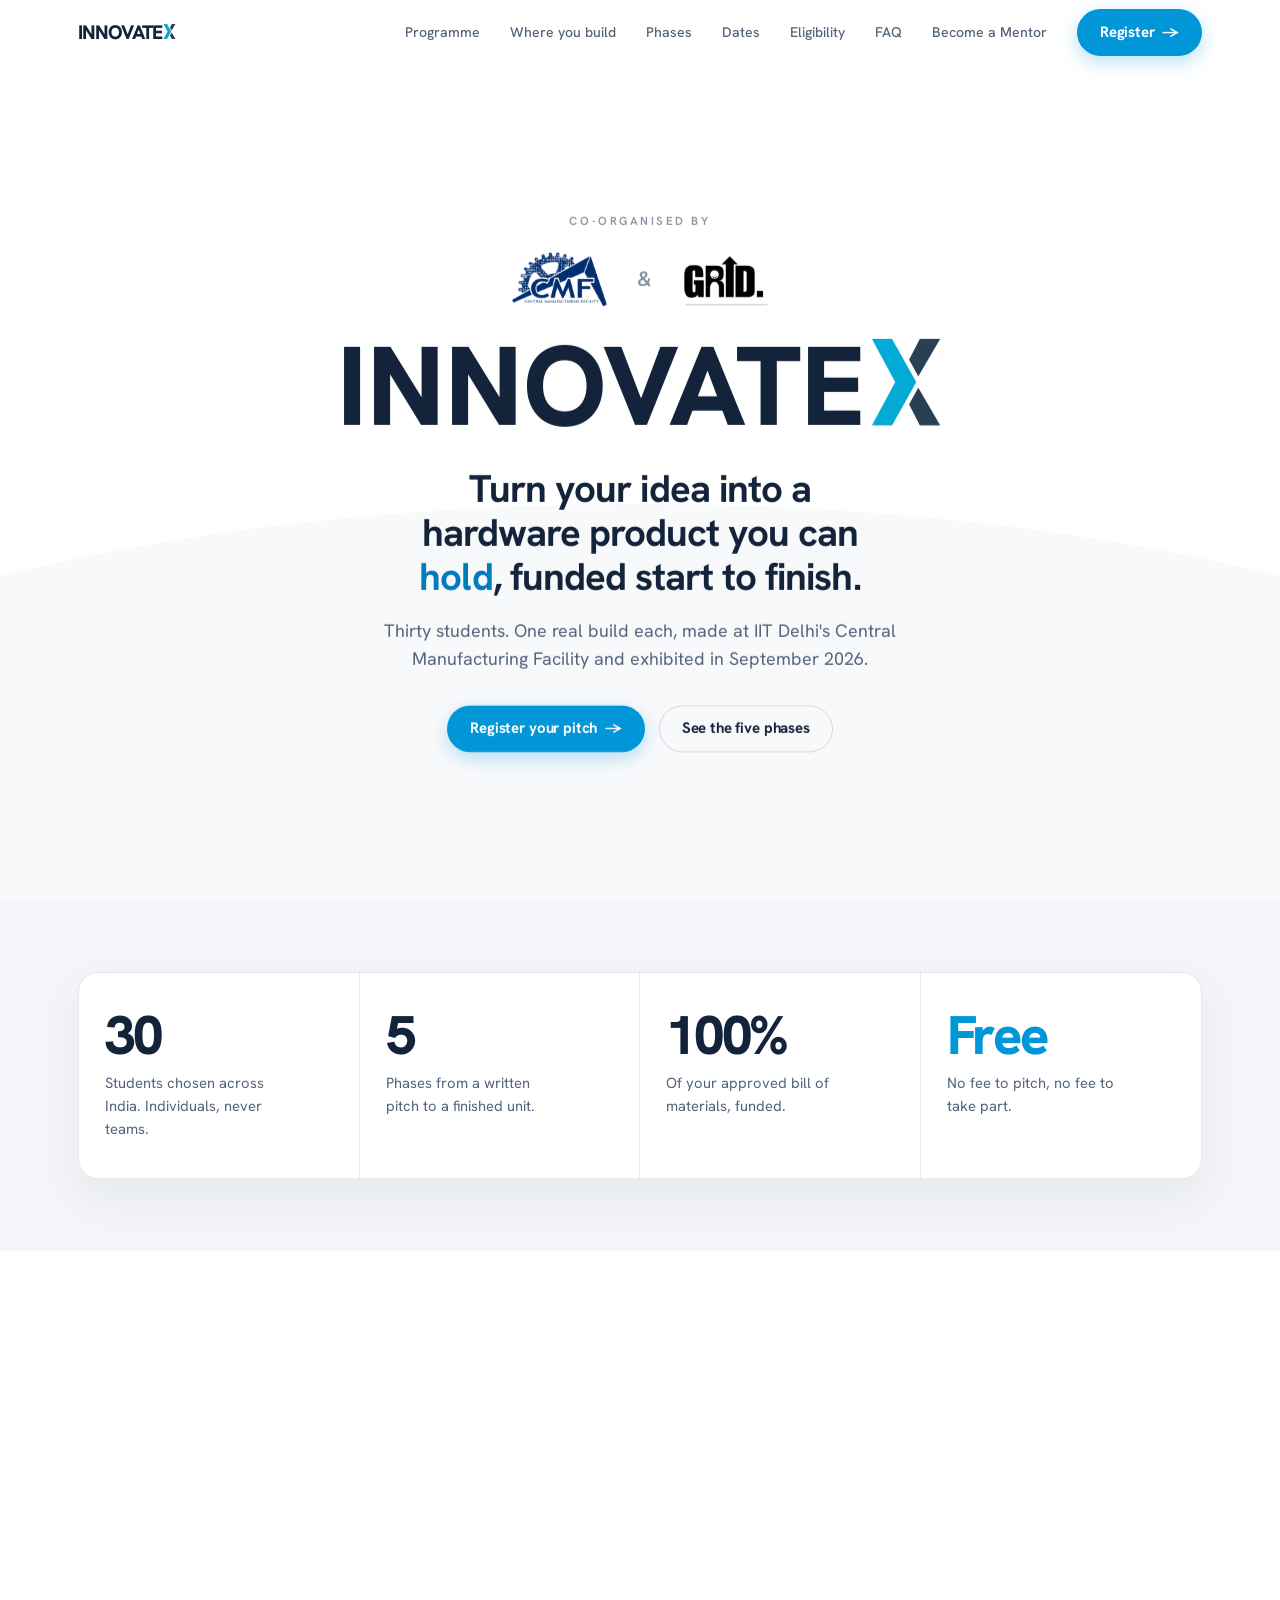
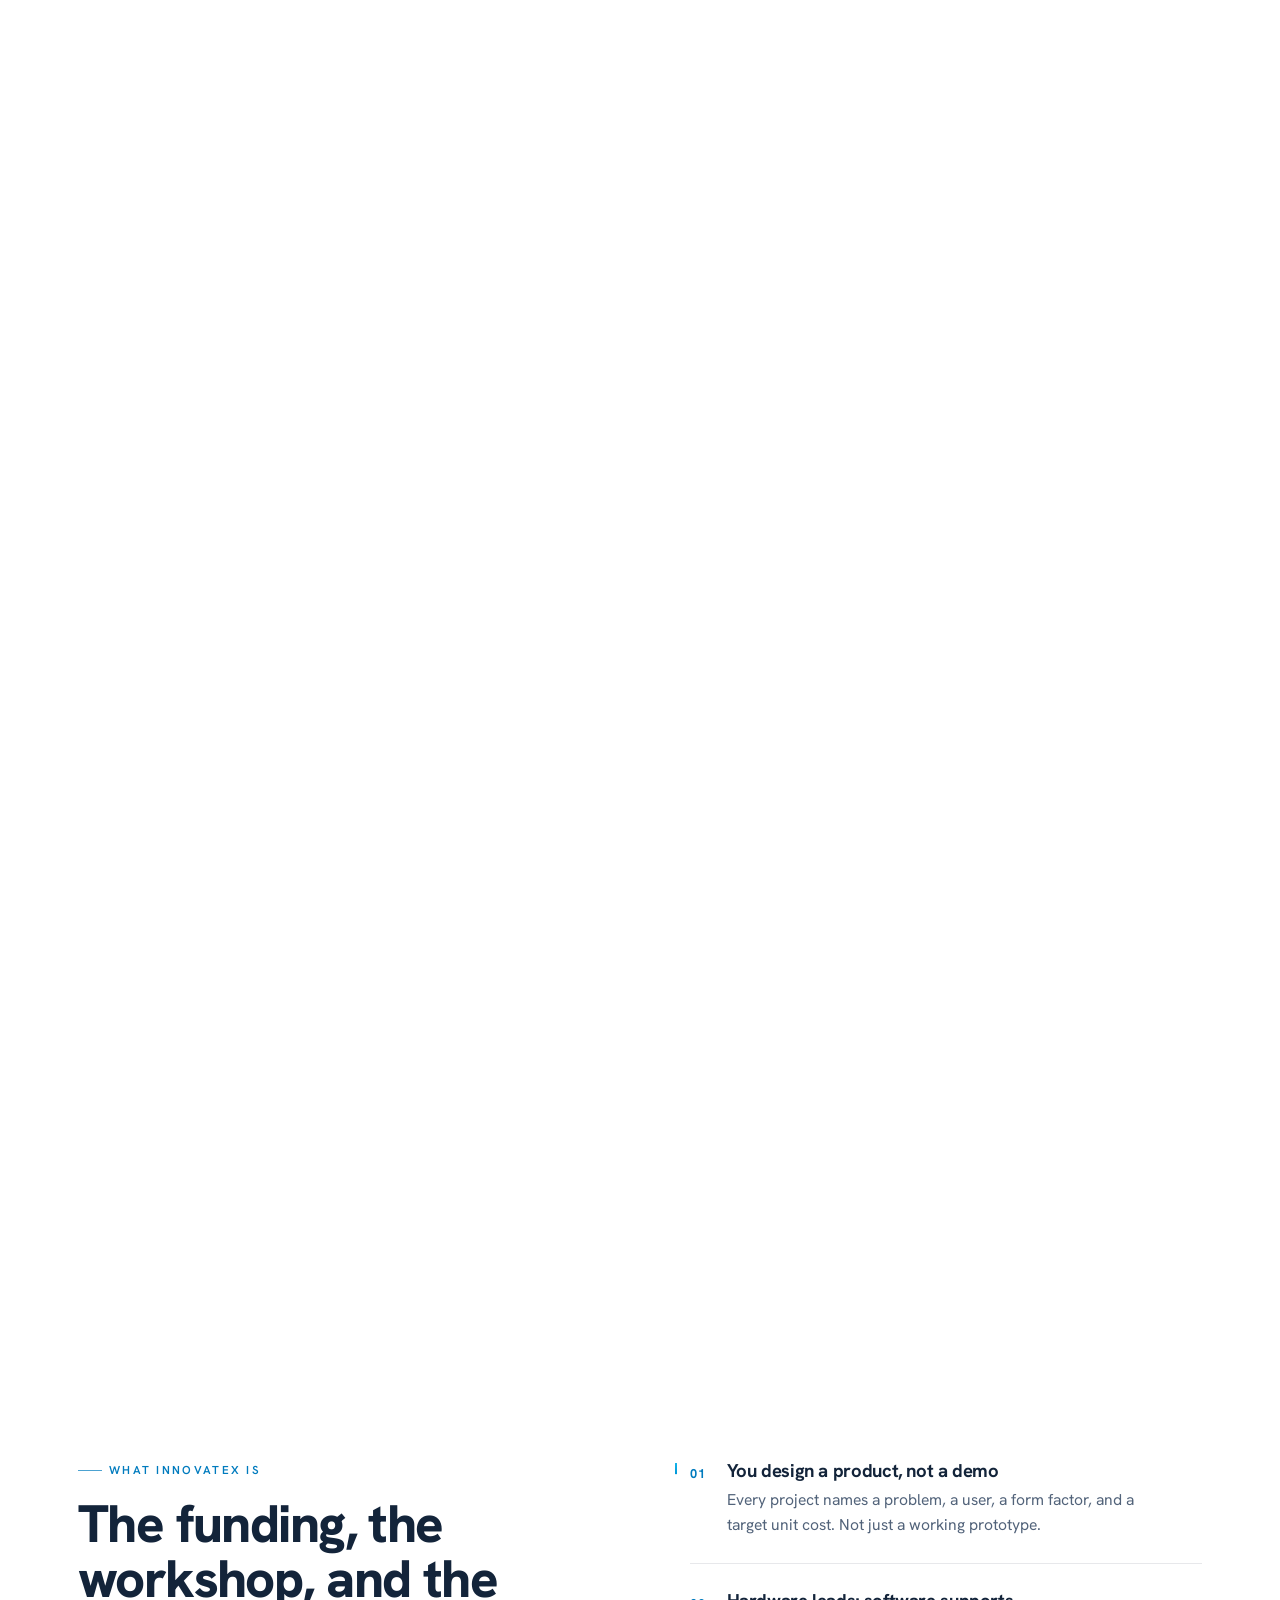
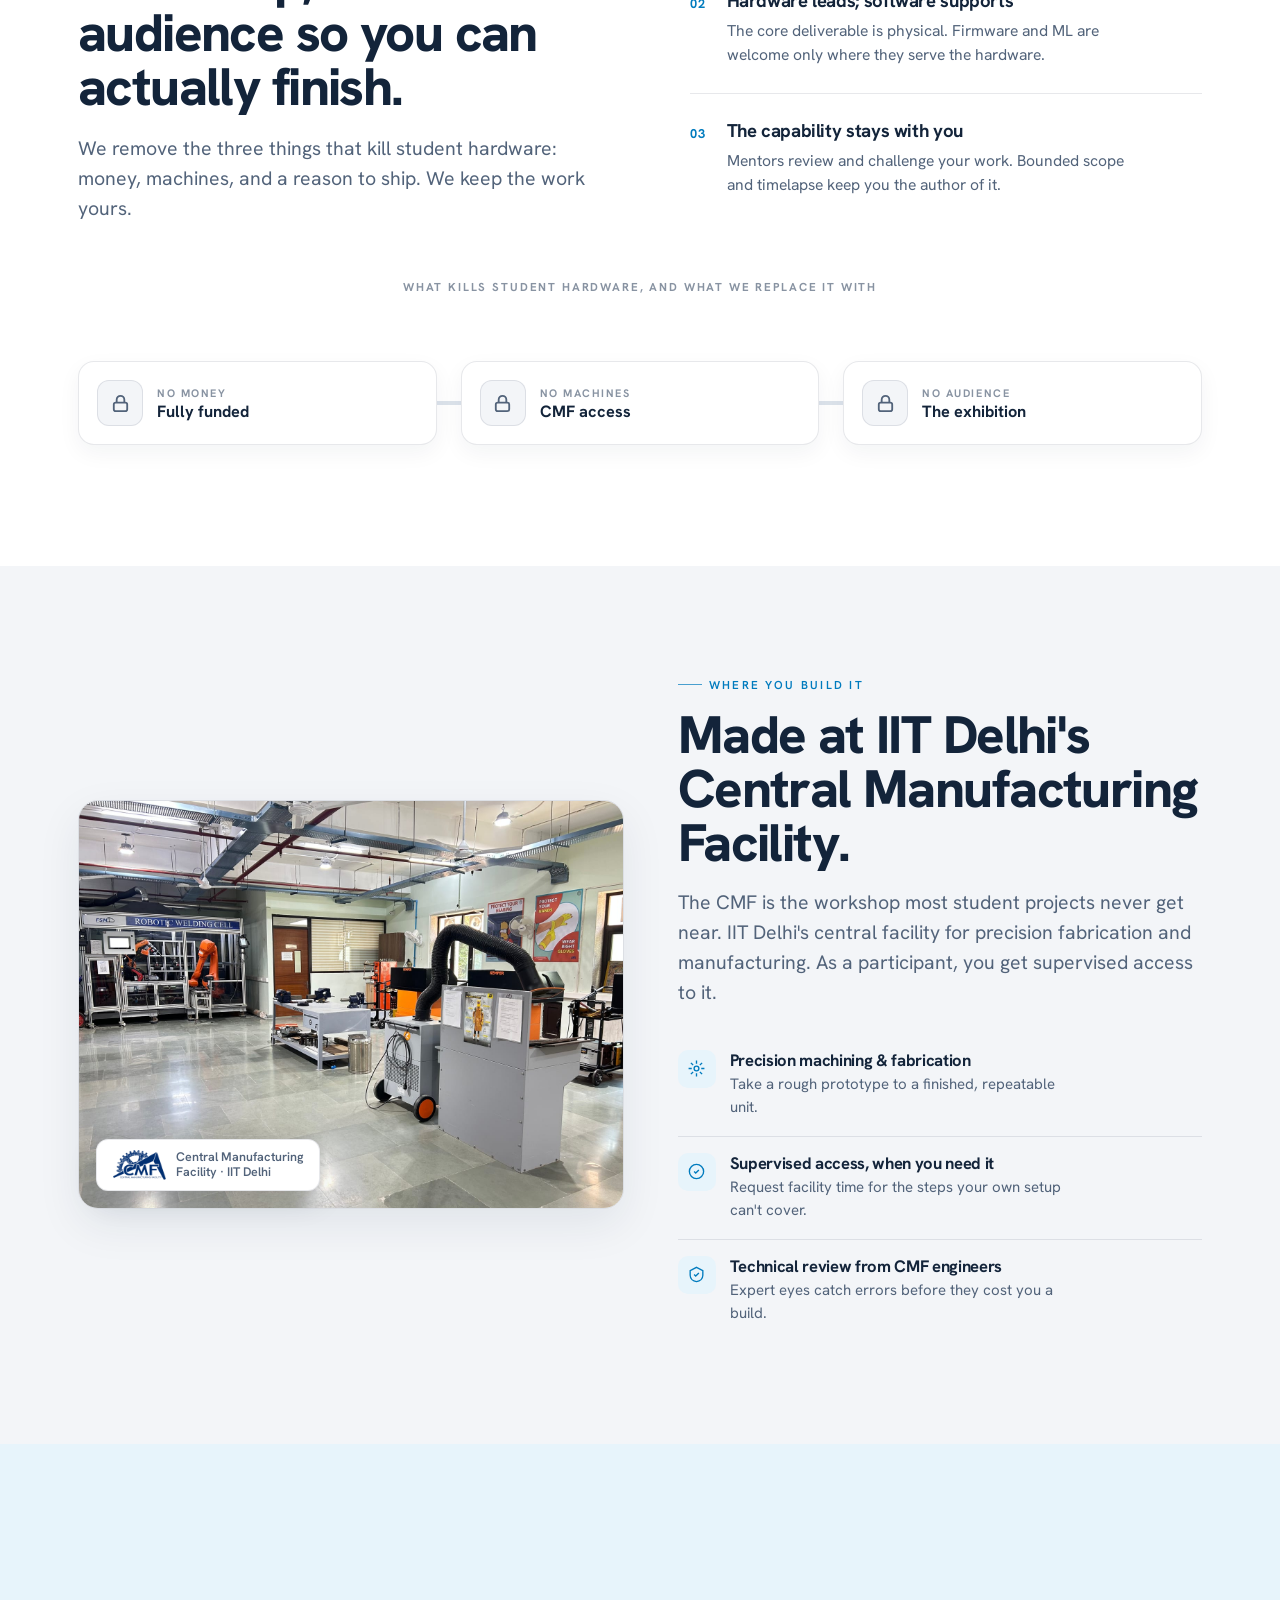
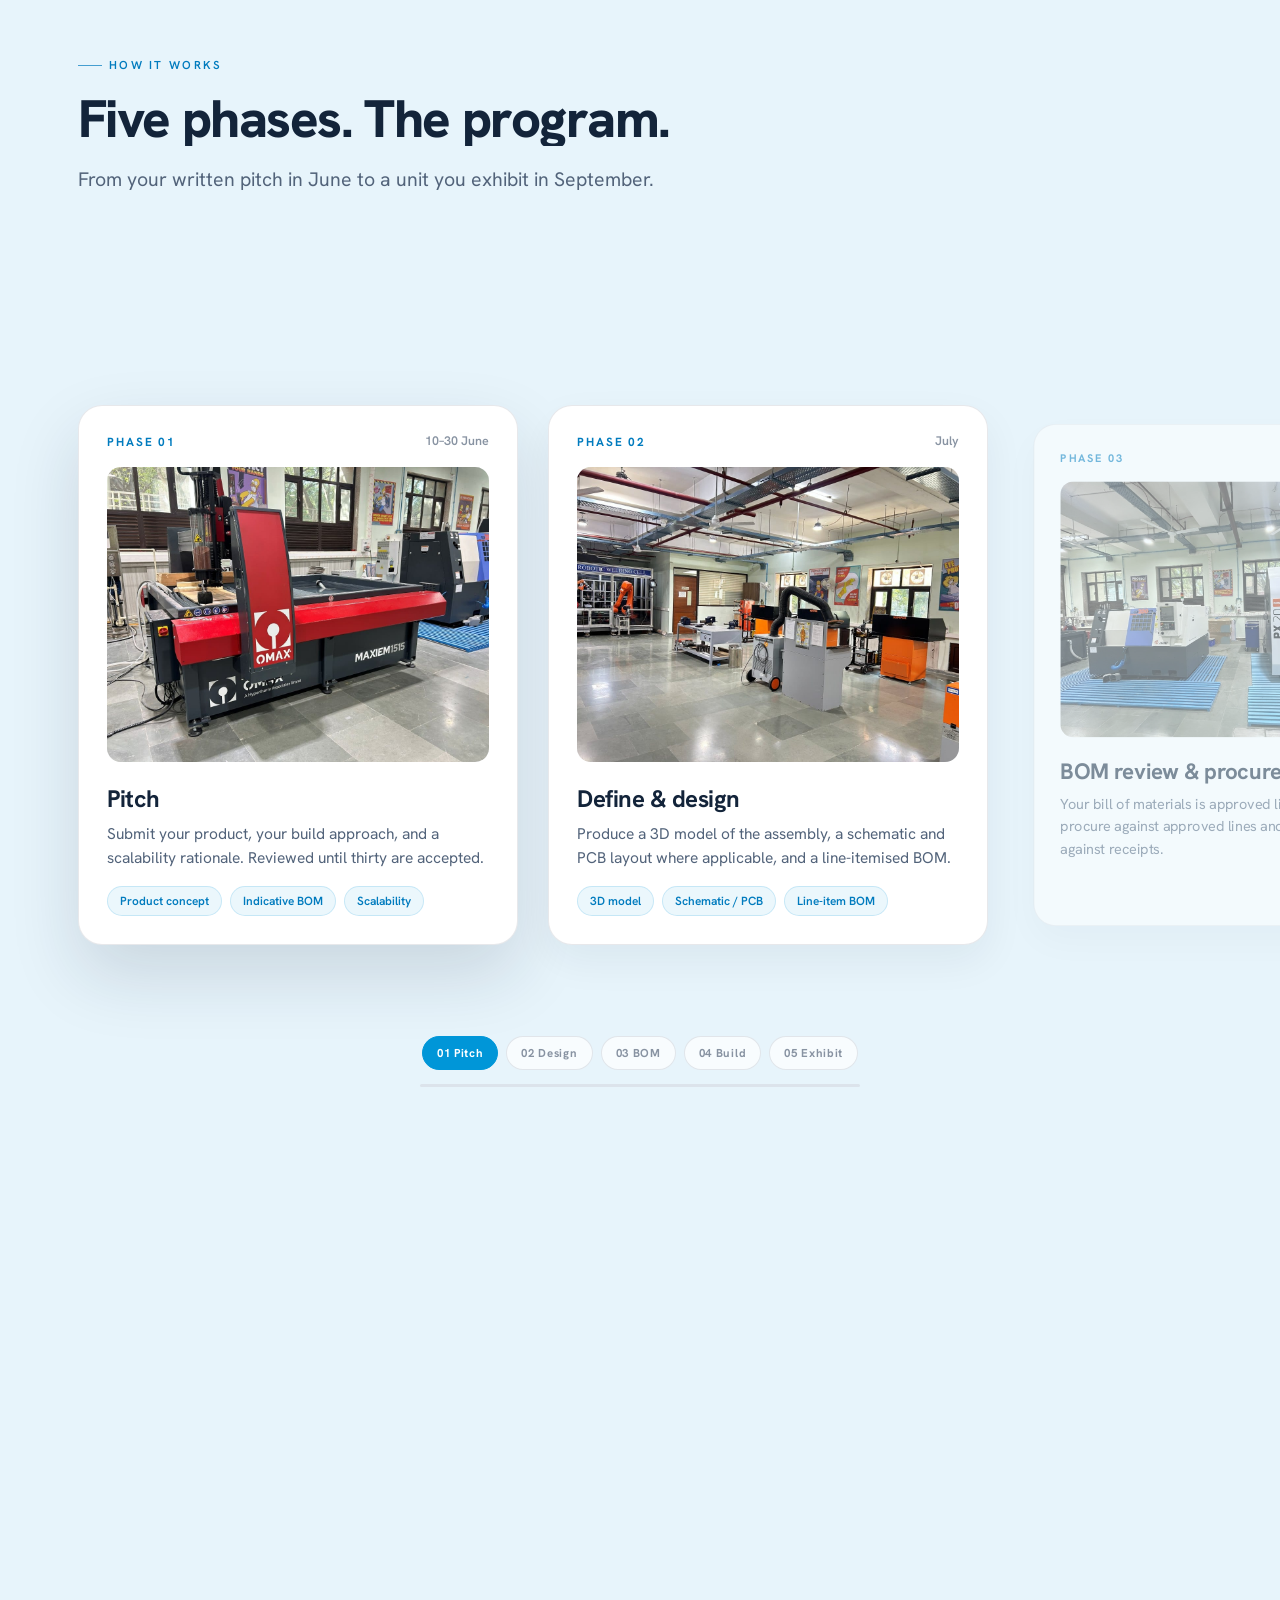
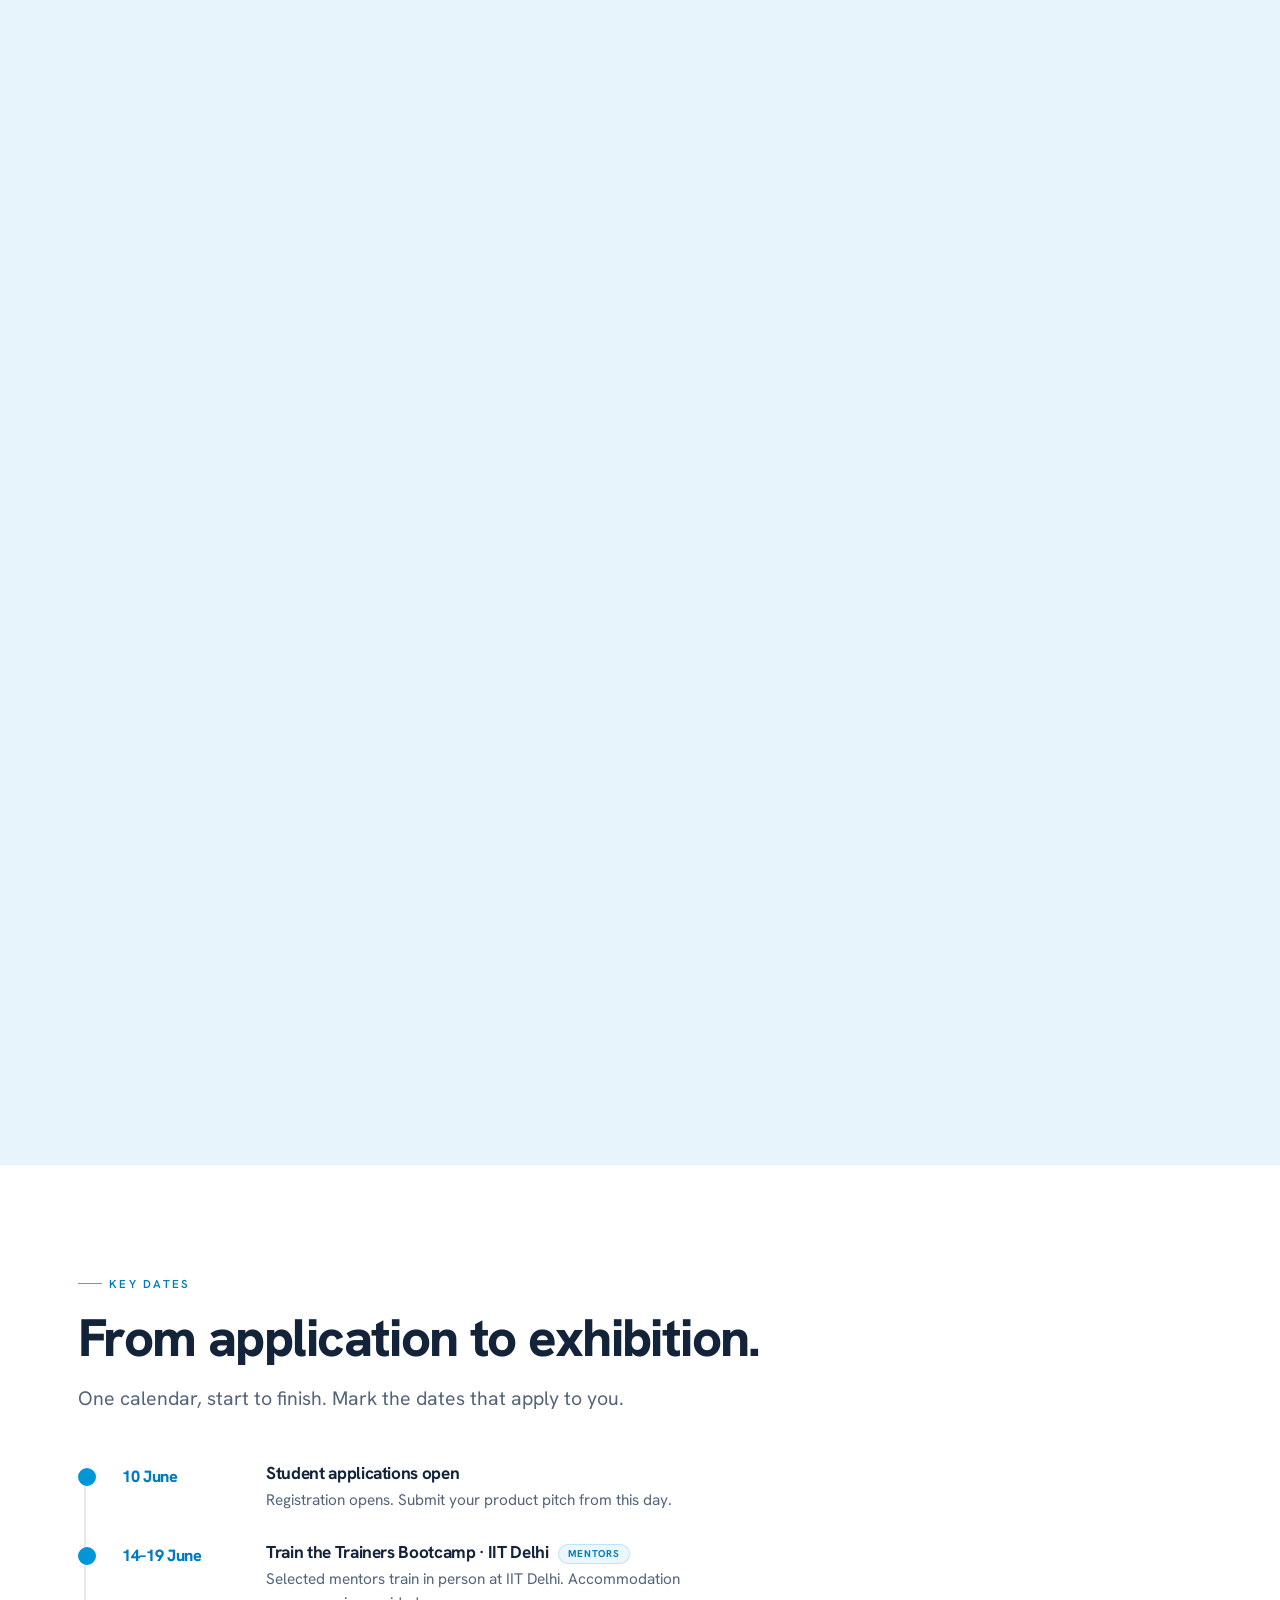
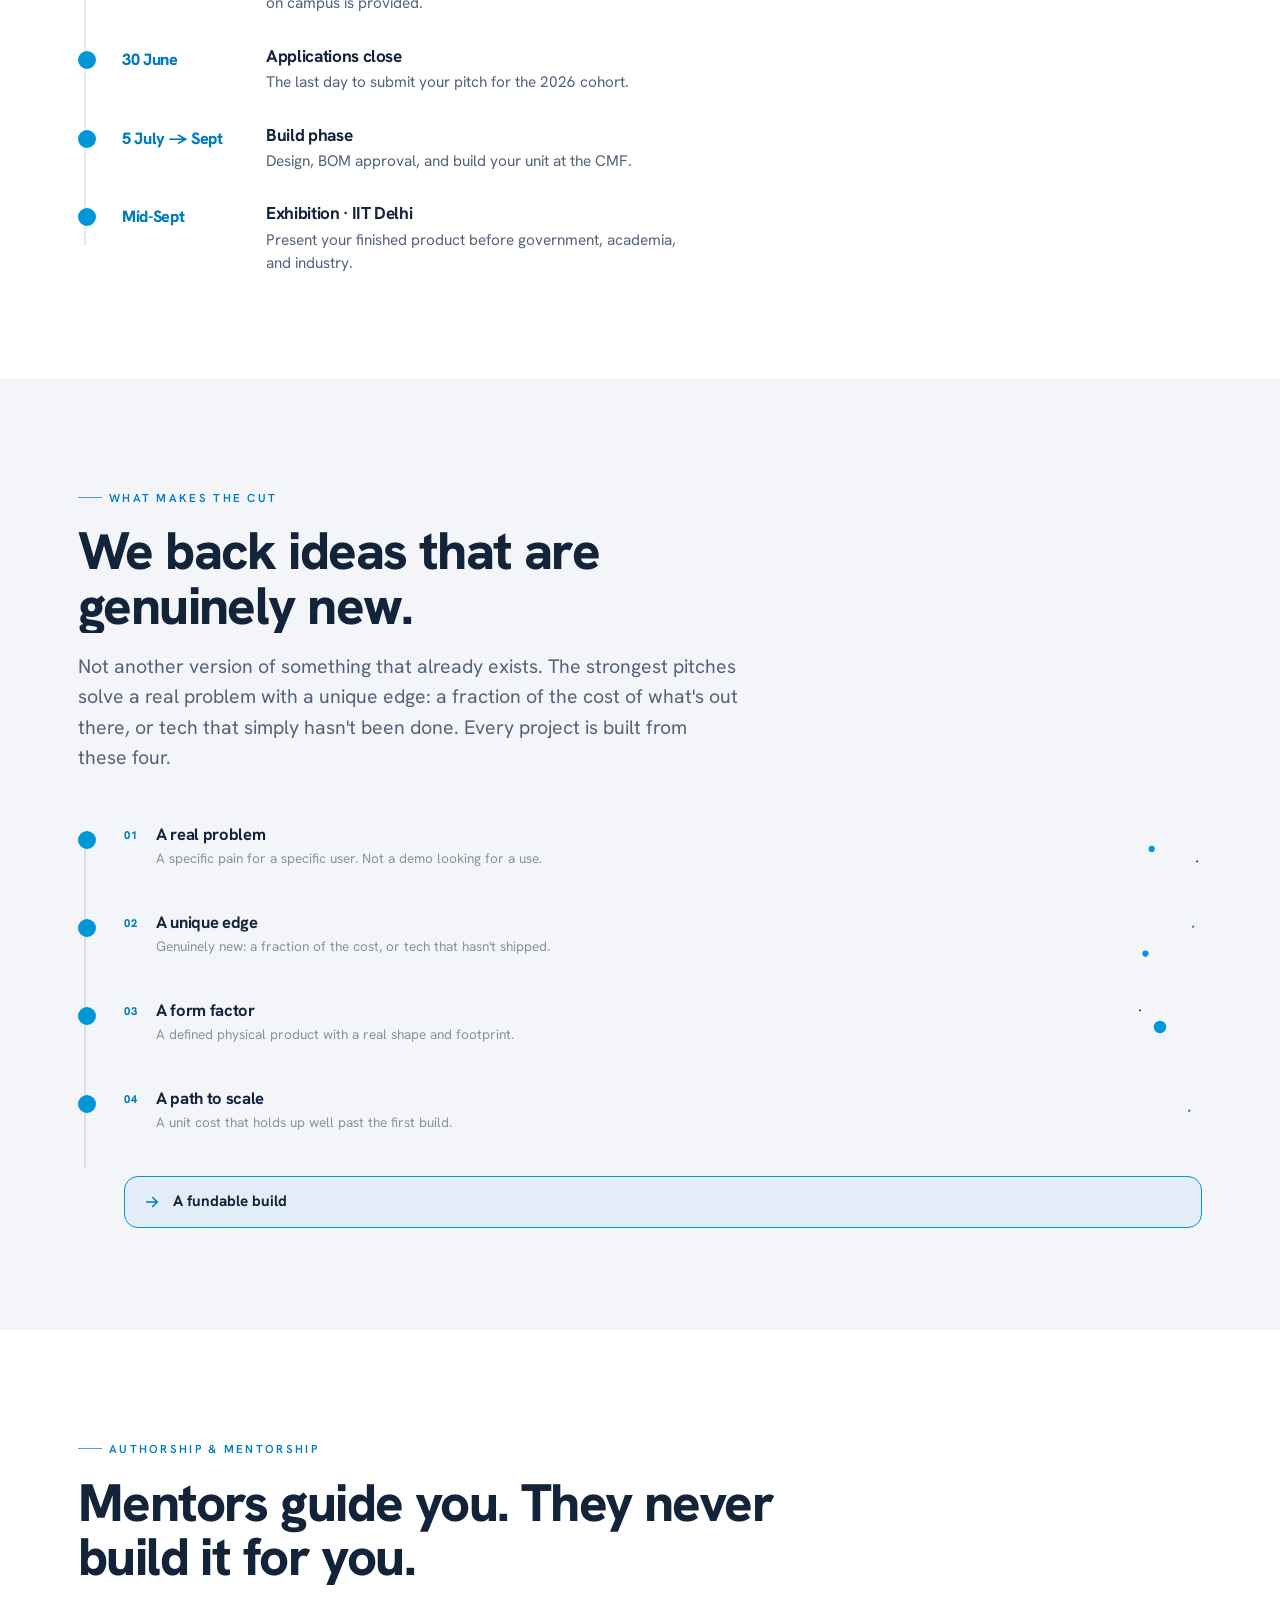
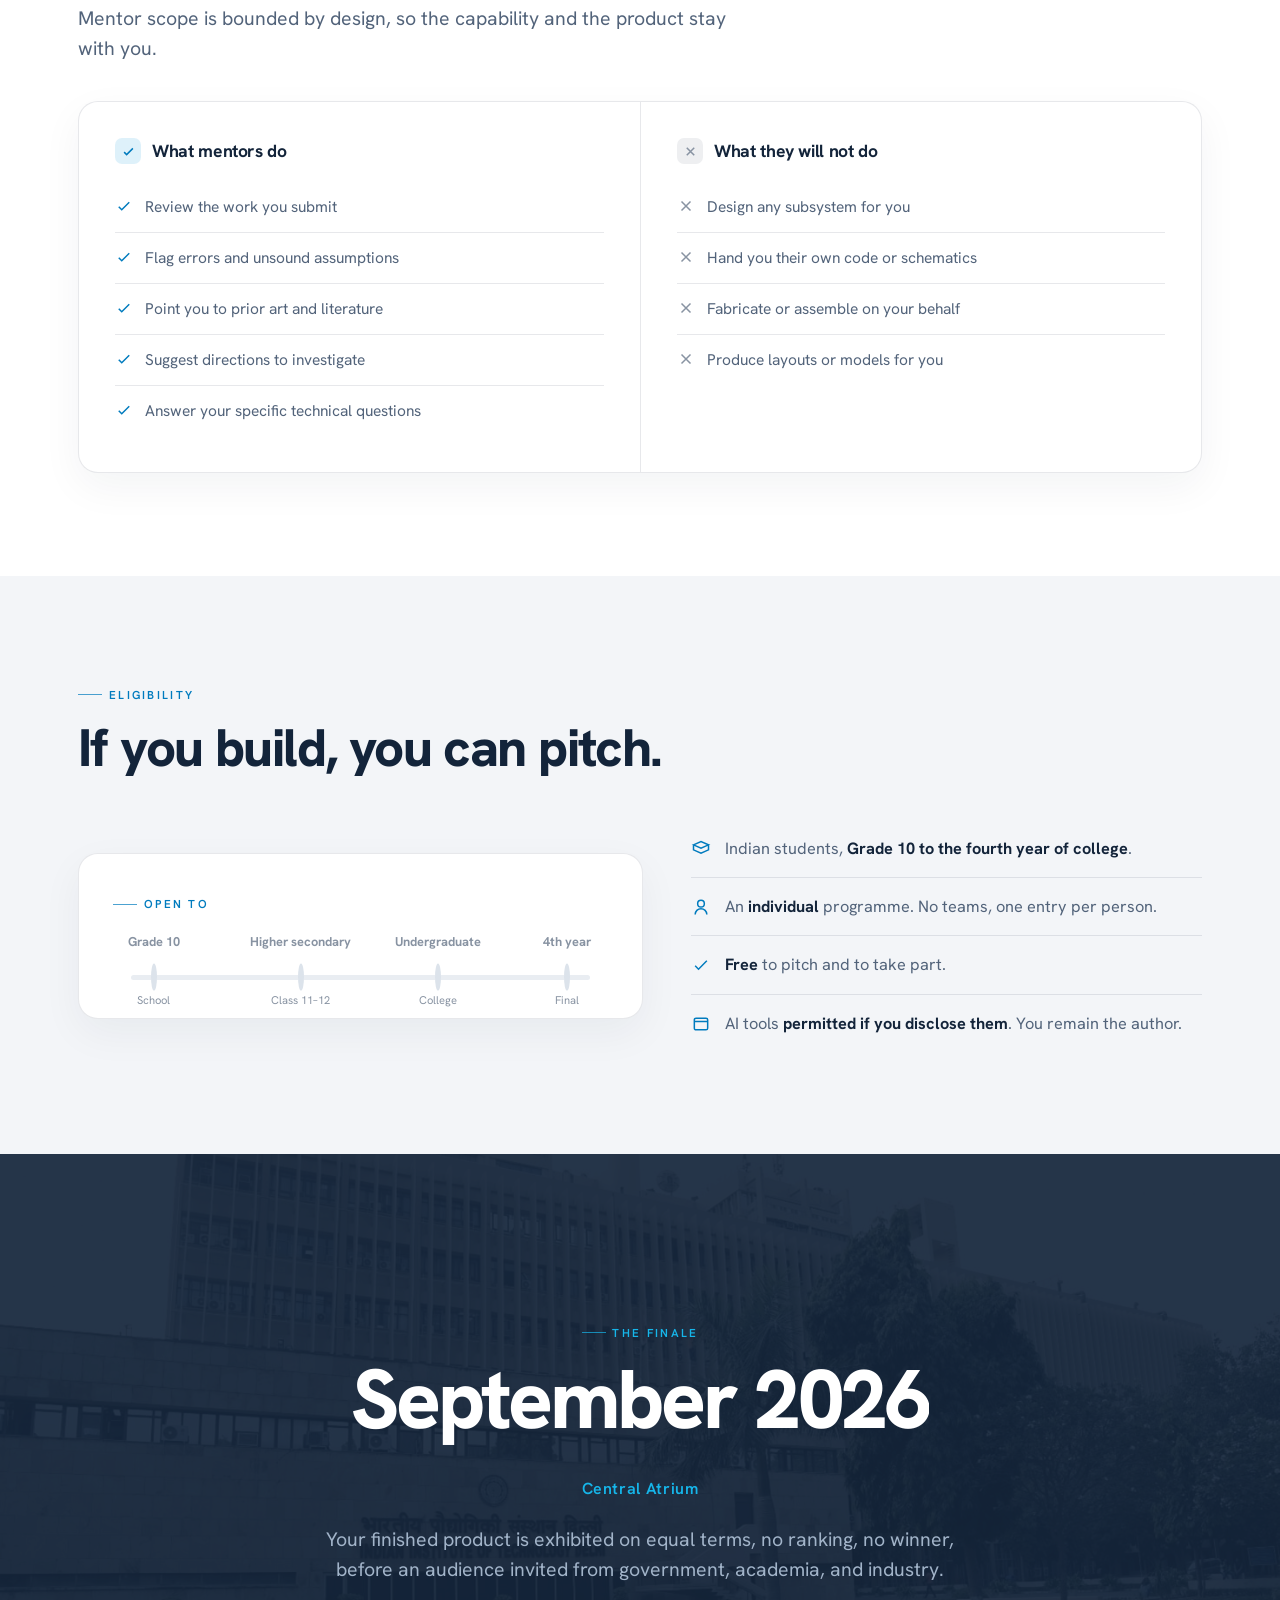
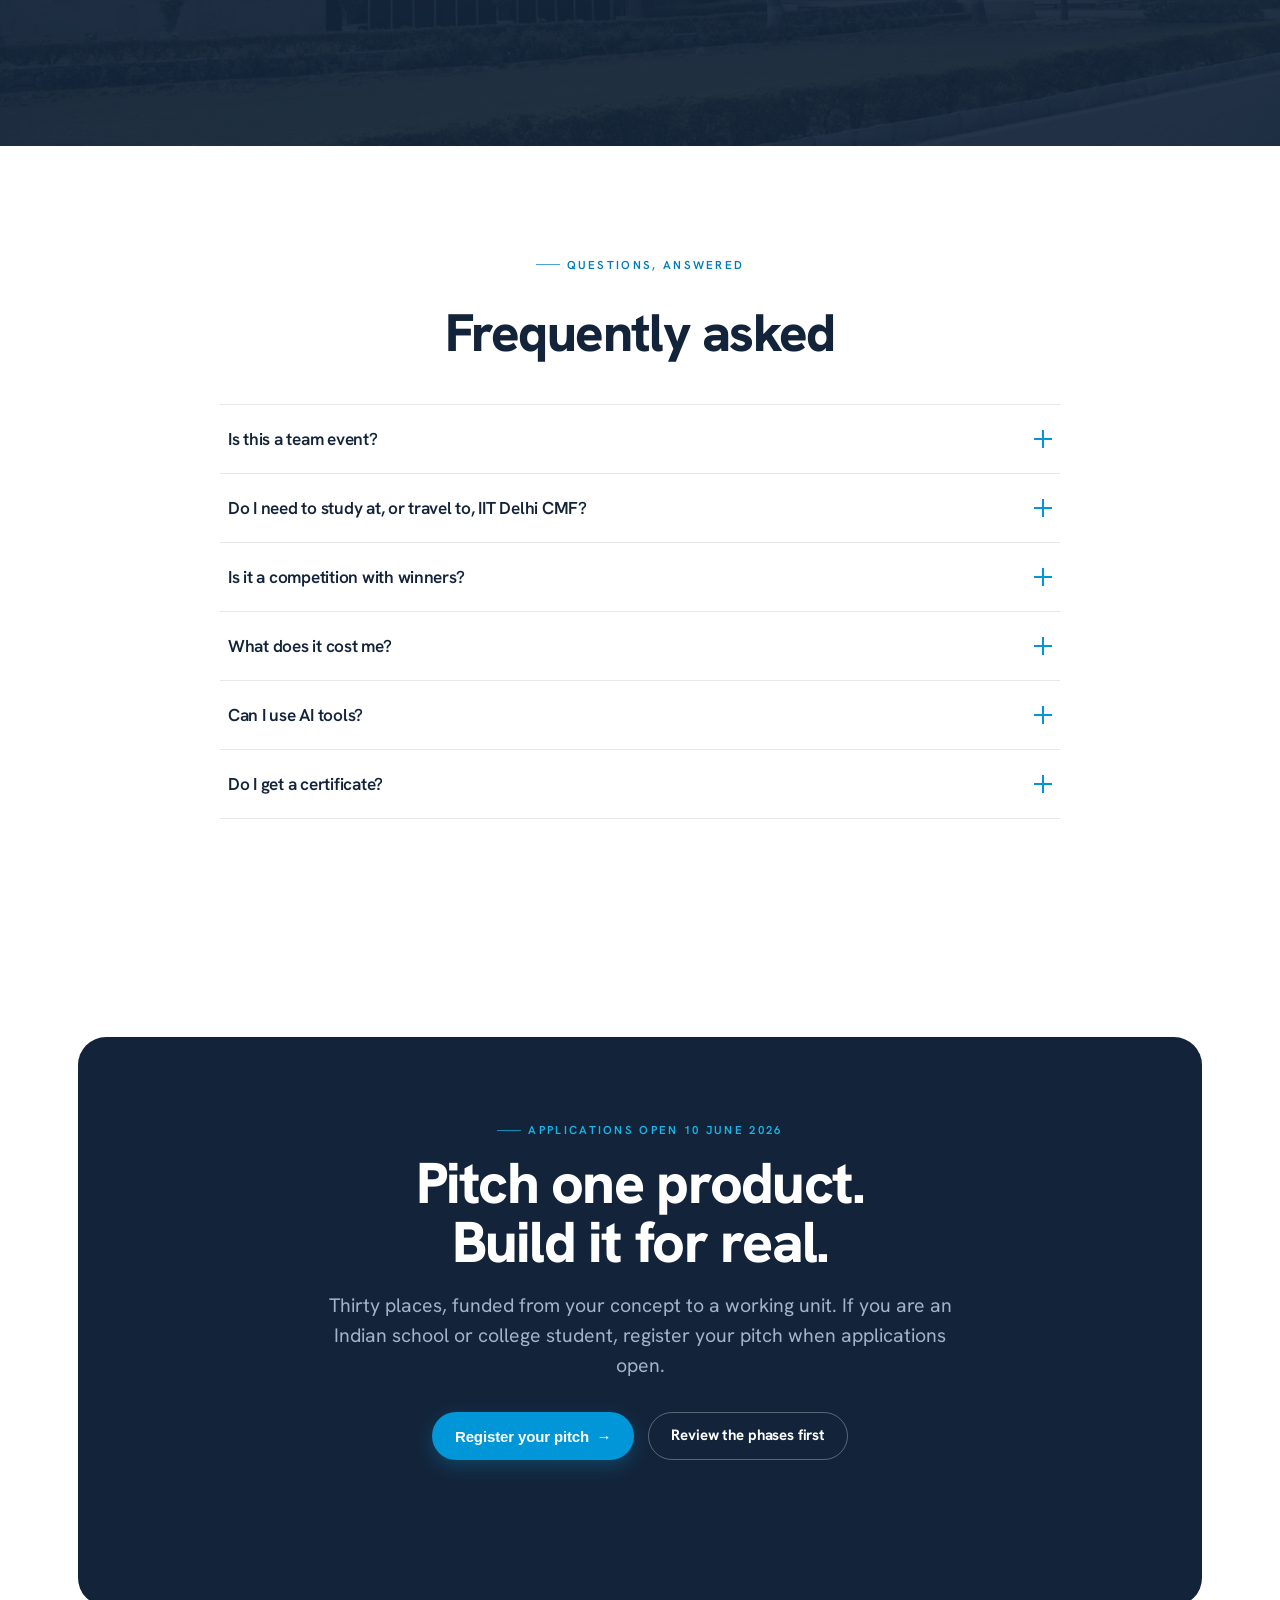
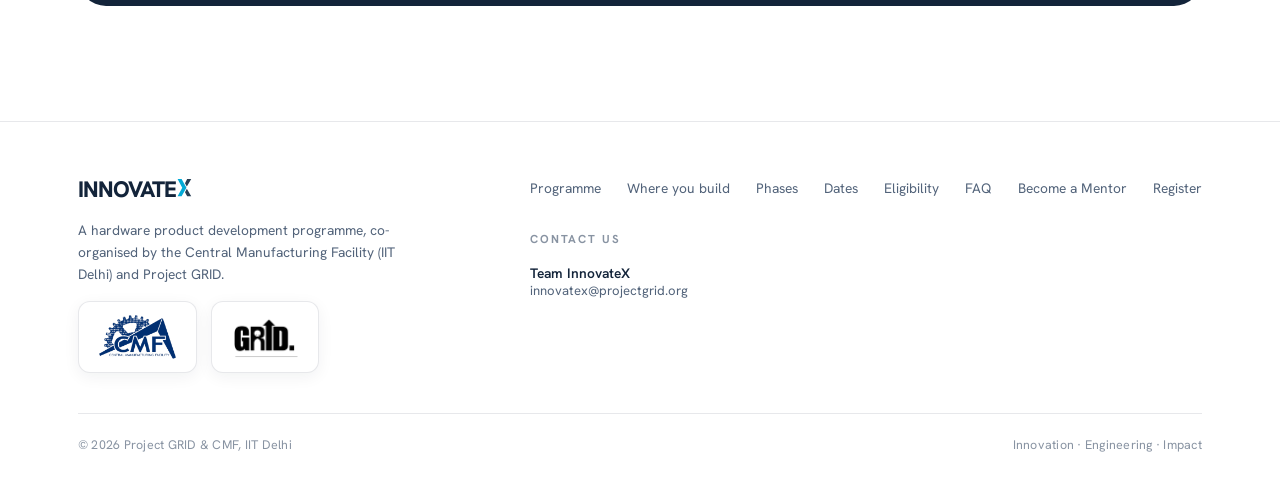
==== commit b5b89dad: "Add Google site verification meta tag" ====
--- a/index.html
+++ b/index.html
@@ -21,6 +21,7 @@
 <meta name="twitter:description" content="Thirty students. One funded build each, made at IIT Delhi's CMF and exhibited September 2026." />
 <meta name="twitter:image" content="https://innovatex.projectgrid.org/assets/og-image.jpg" />
 <meta name="theme-color" content="#13243A" />
+    <meta name="google-site-verification" content="c2LIRpm2gs4Denfh2LugCg8todpLCJd2KDR8Kgt6WLs" />
 <link rel="canonical" href="https://innovatex.projectgrid.org/" />
 <link rel="icon" href="data:image/svg+xml,%3Csvg xmlns='http://www.w3.org/2000/svg' viewBox='0 0 100 100'%3E%3Crect width='100' height='100' fill='%23FFFFFF'/%3E%3Cline x1='24' y1='22' x2='78' y2='78' stroke='%2316273C' stroke-width='15'/%3E%3Cline x1='78' y1='22' x2='24' y2='78' stroke='%2316B6EA' stroke-width='15'/%3E%3C/svg%3E" />
 <link rel="apple-touch-icon" href="/assets/apple-touch-icon.png" />
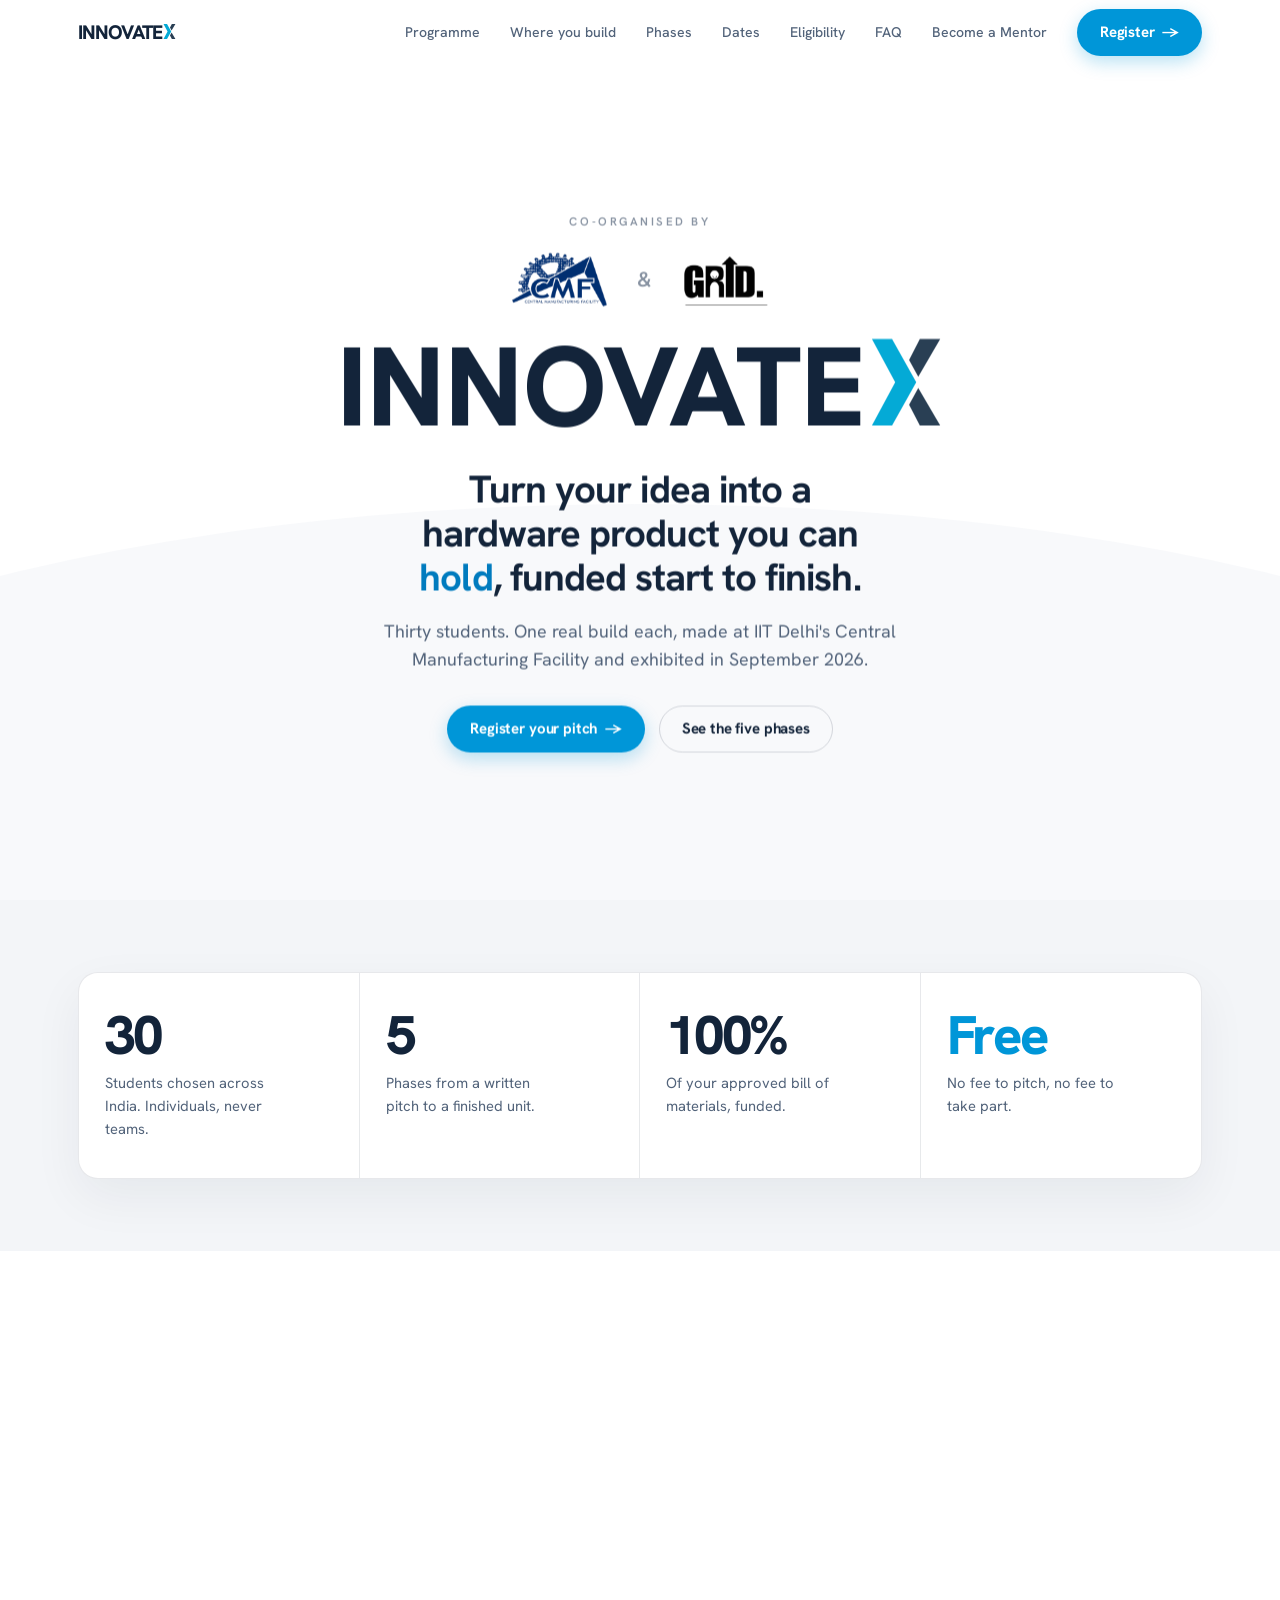
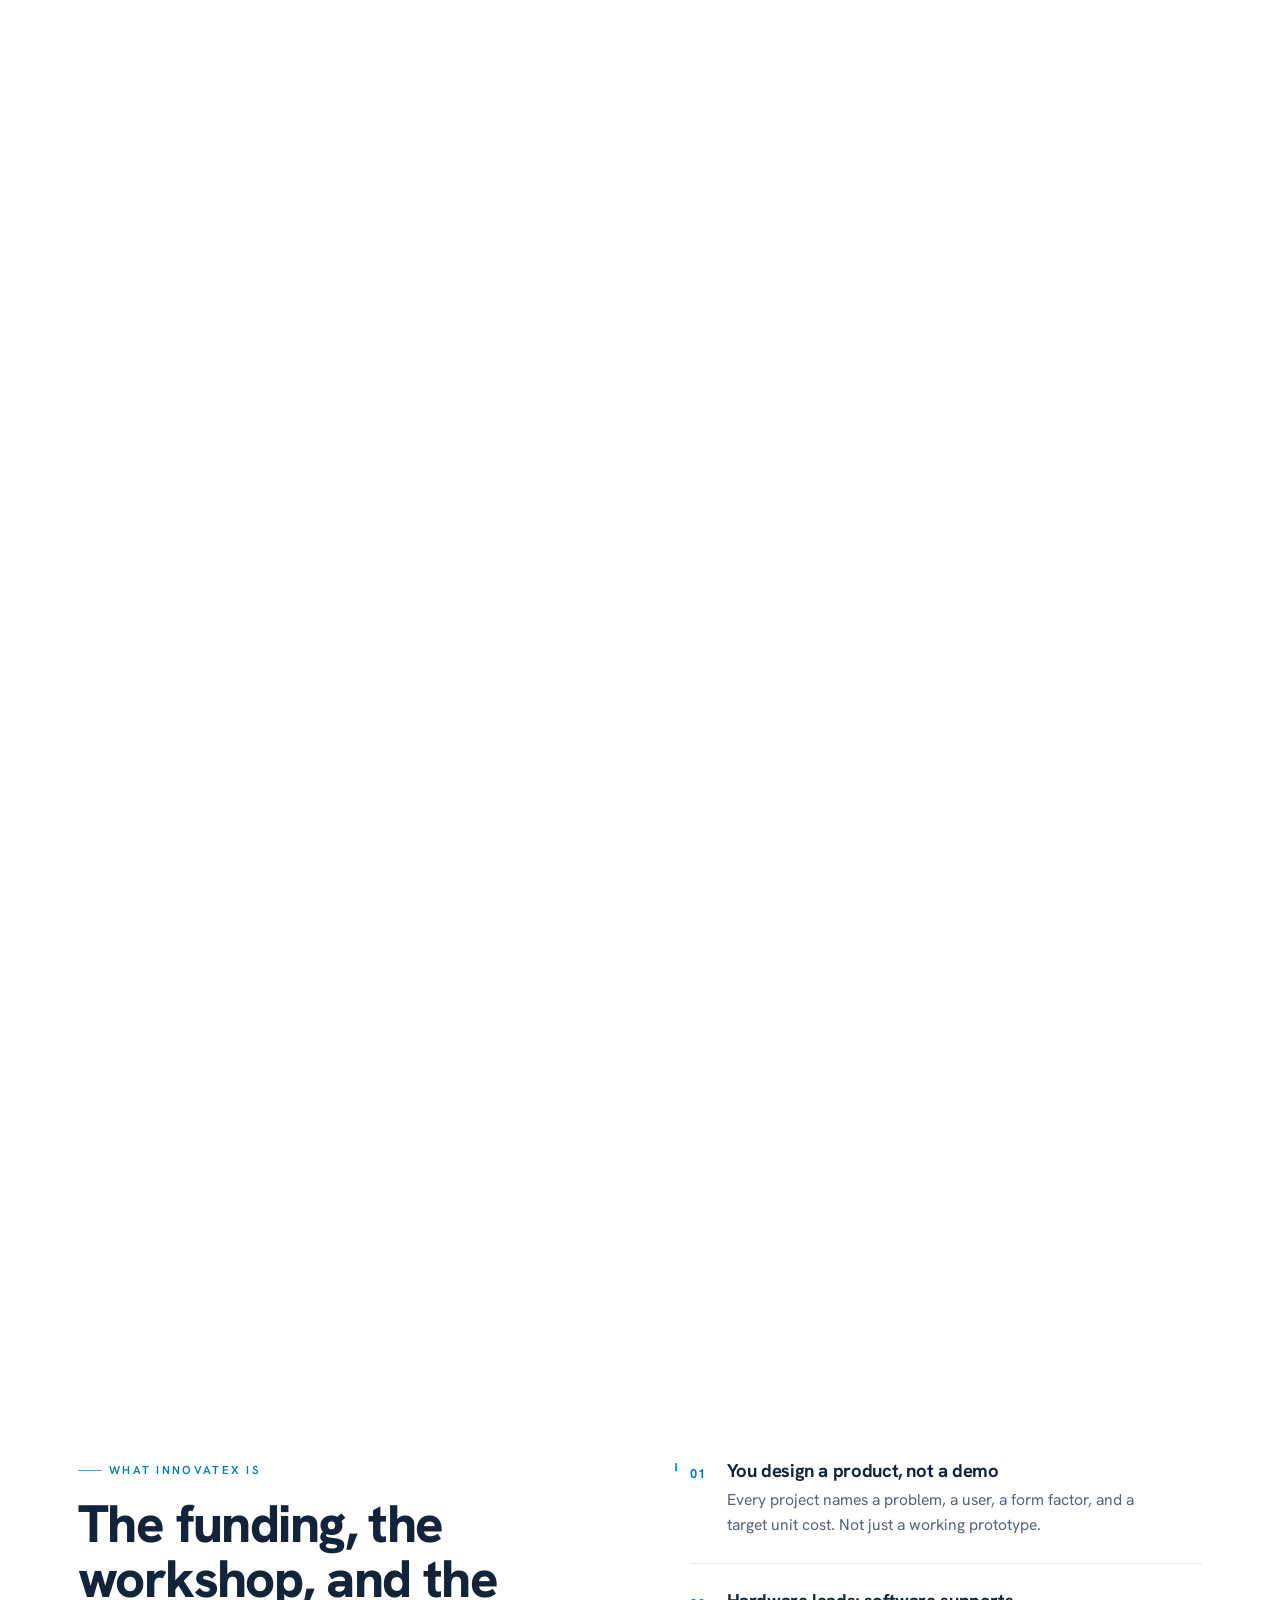
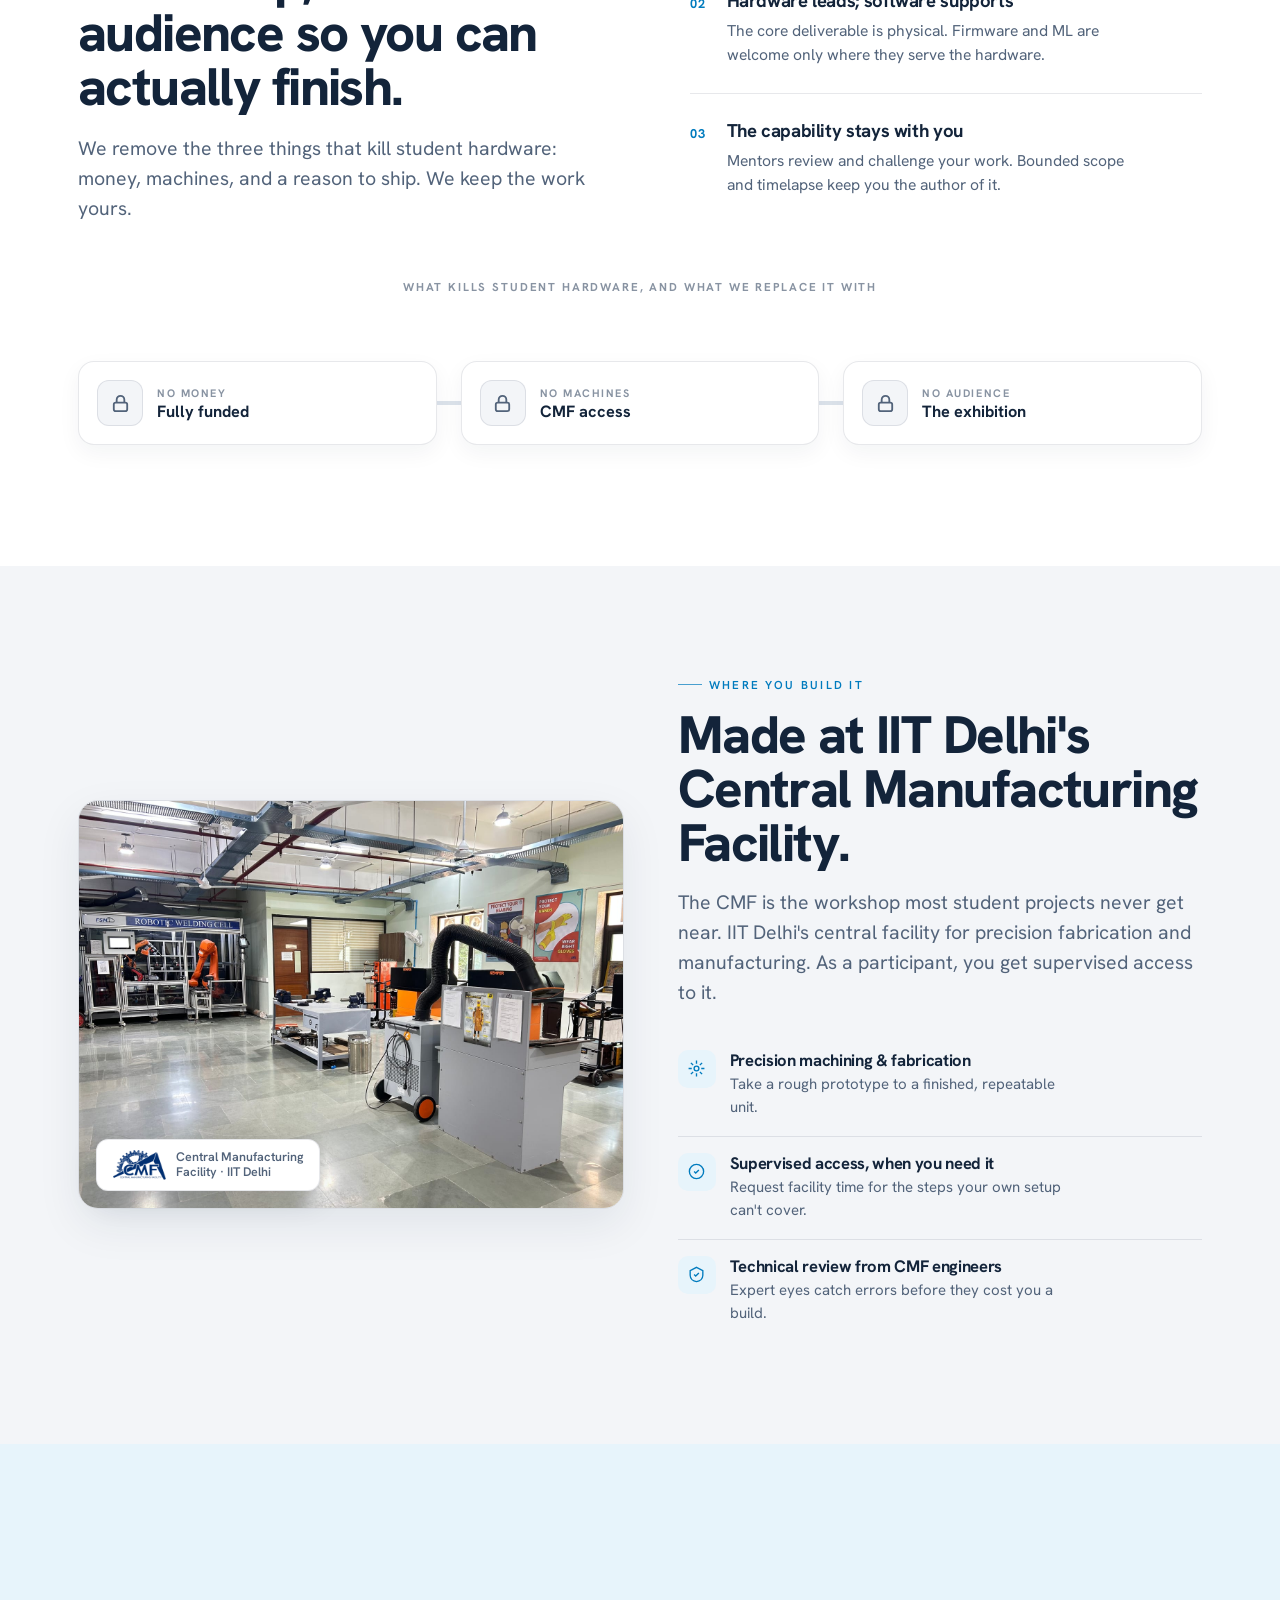
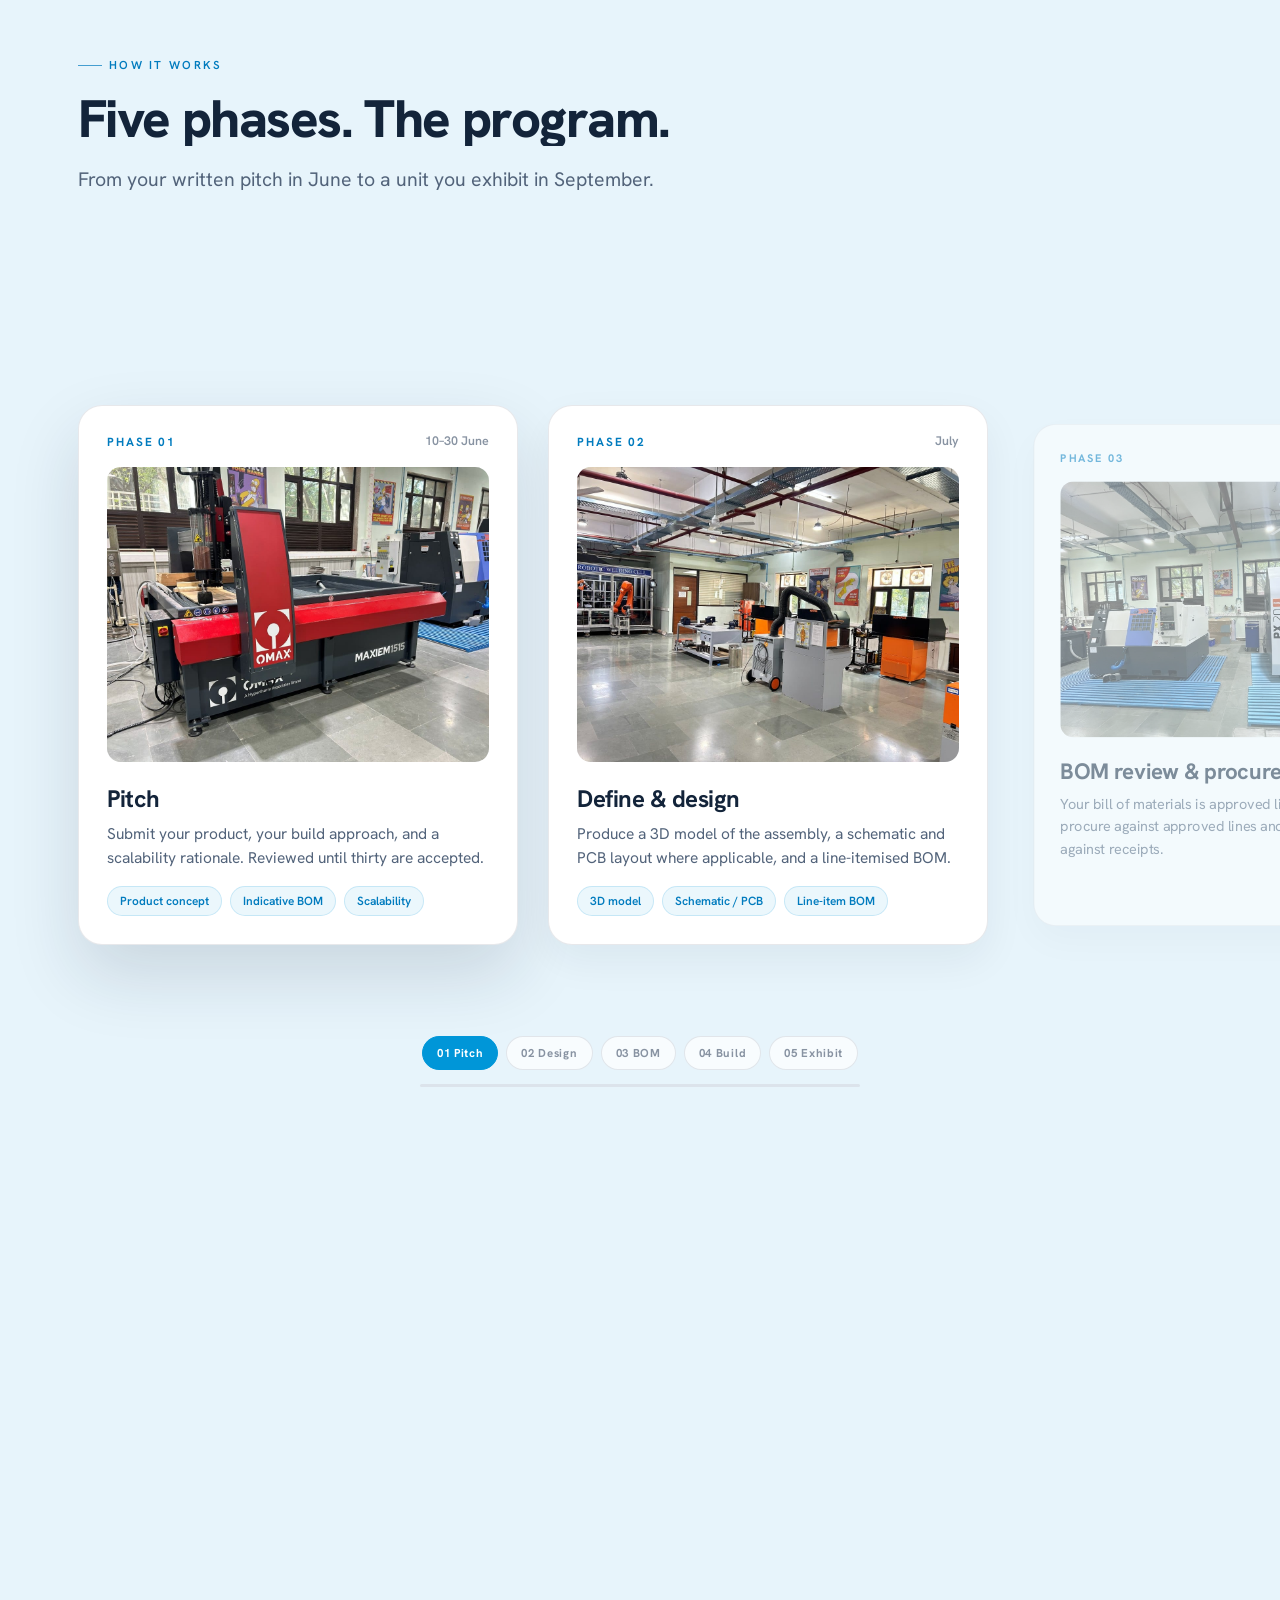
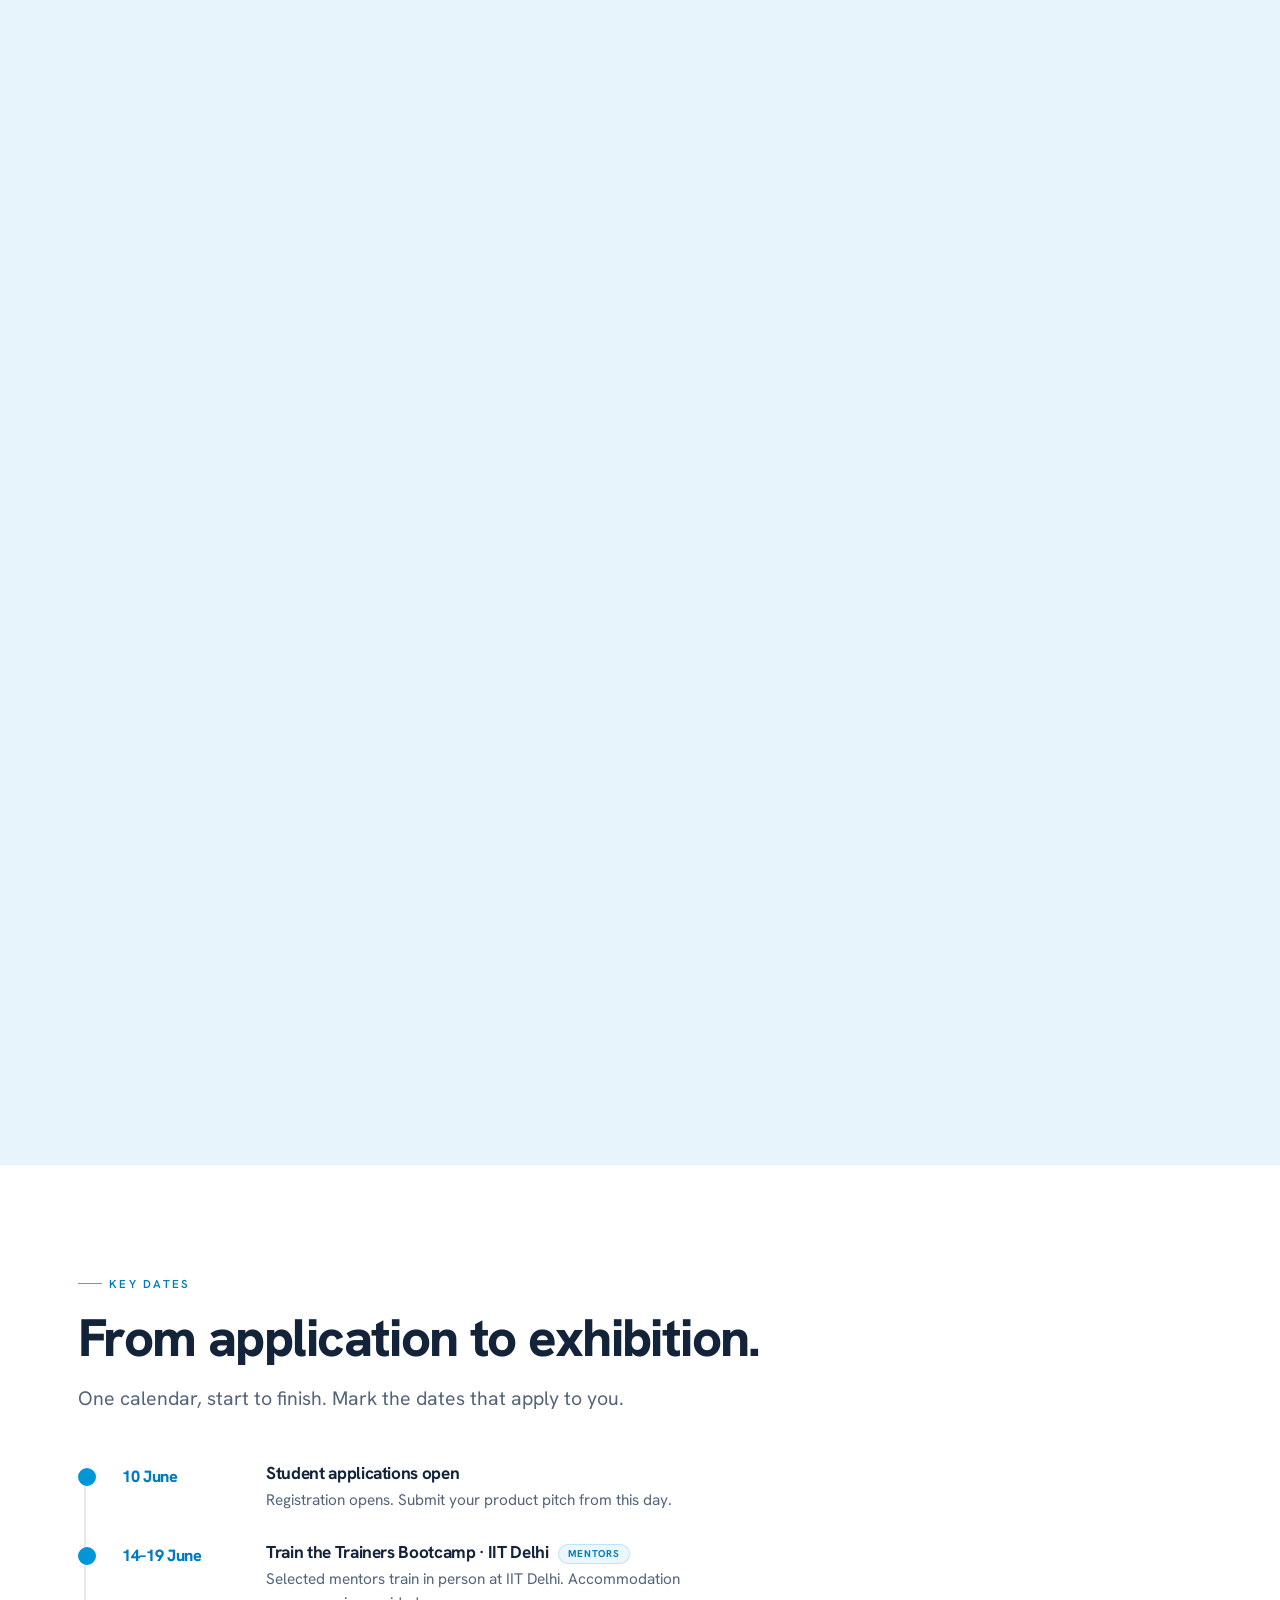
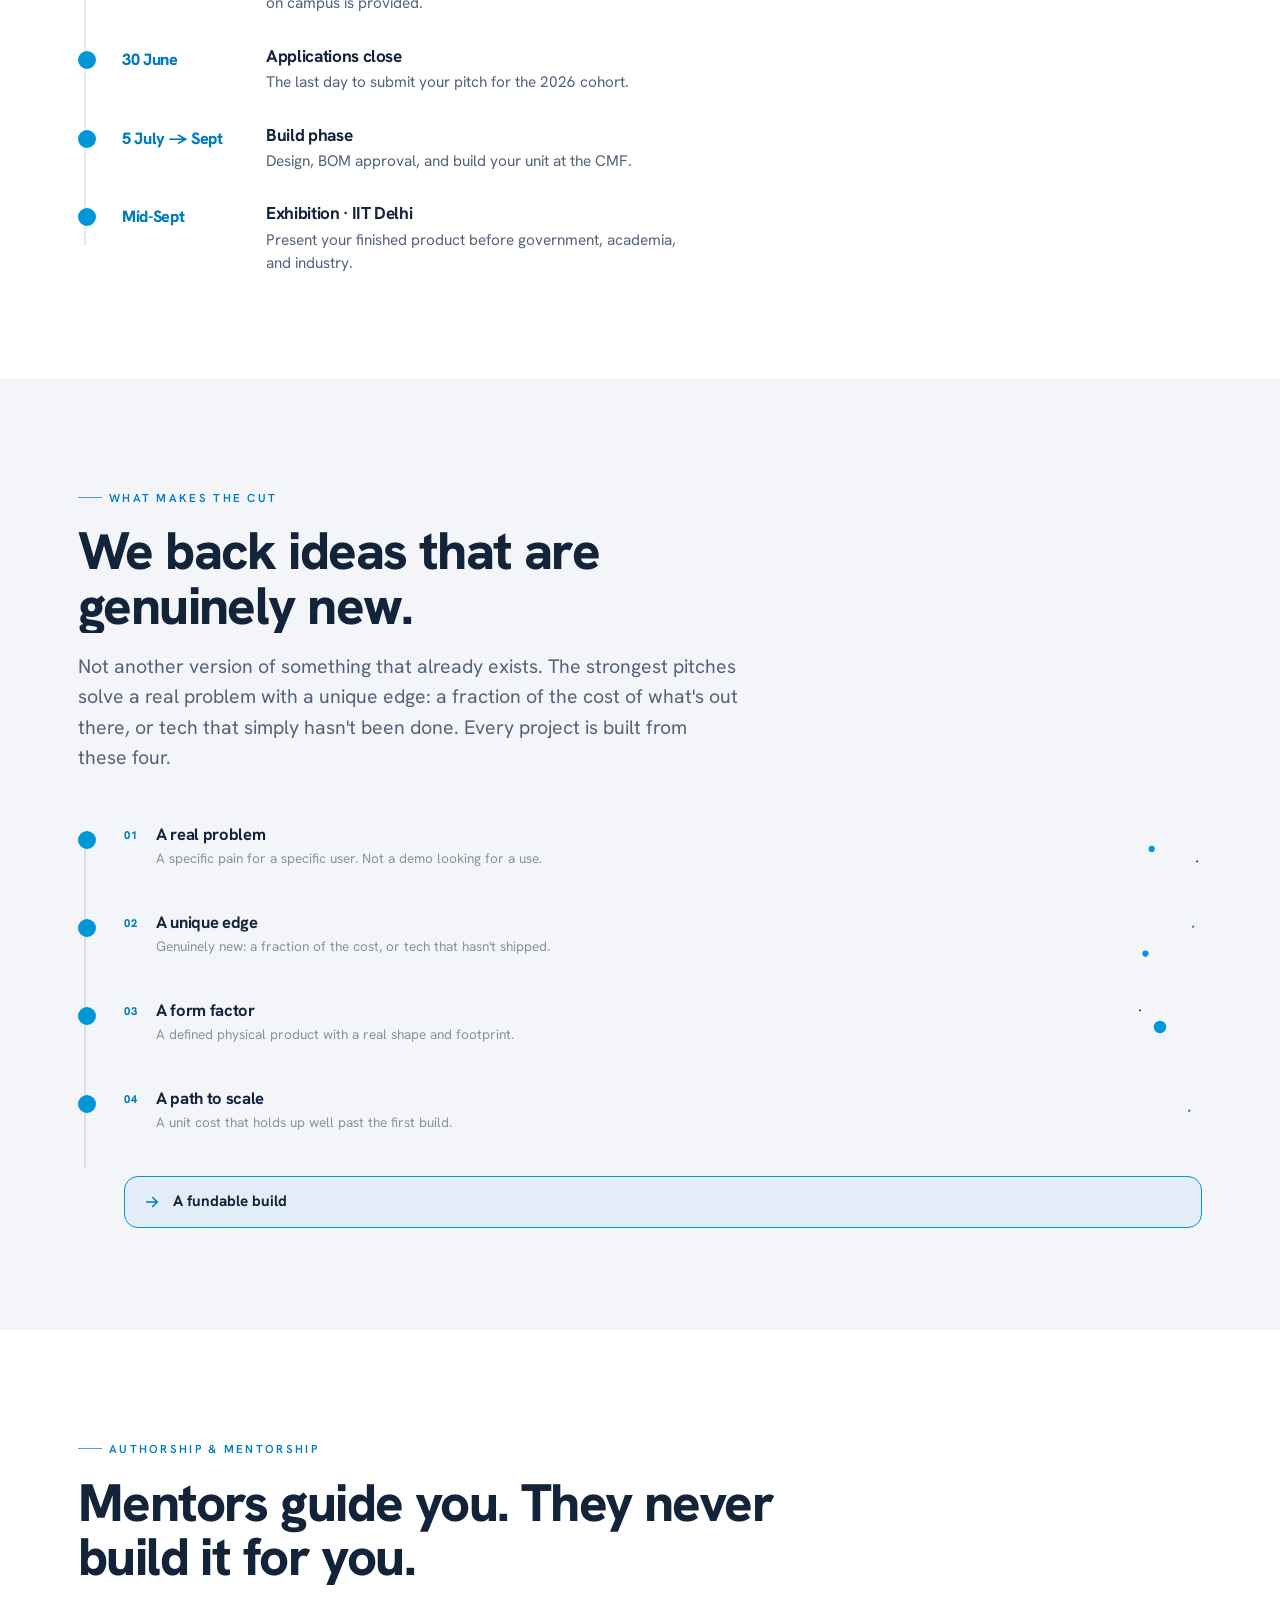
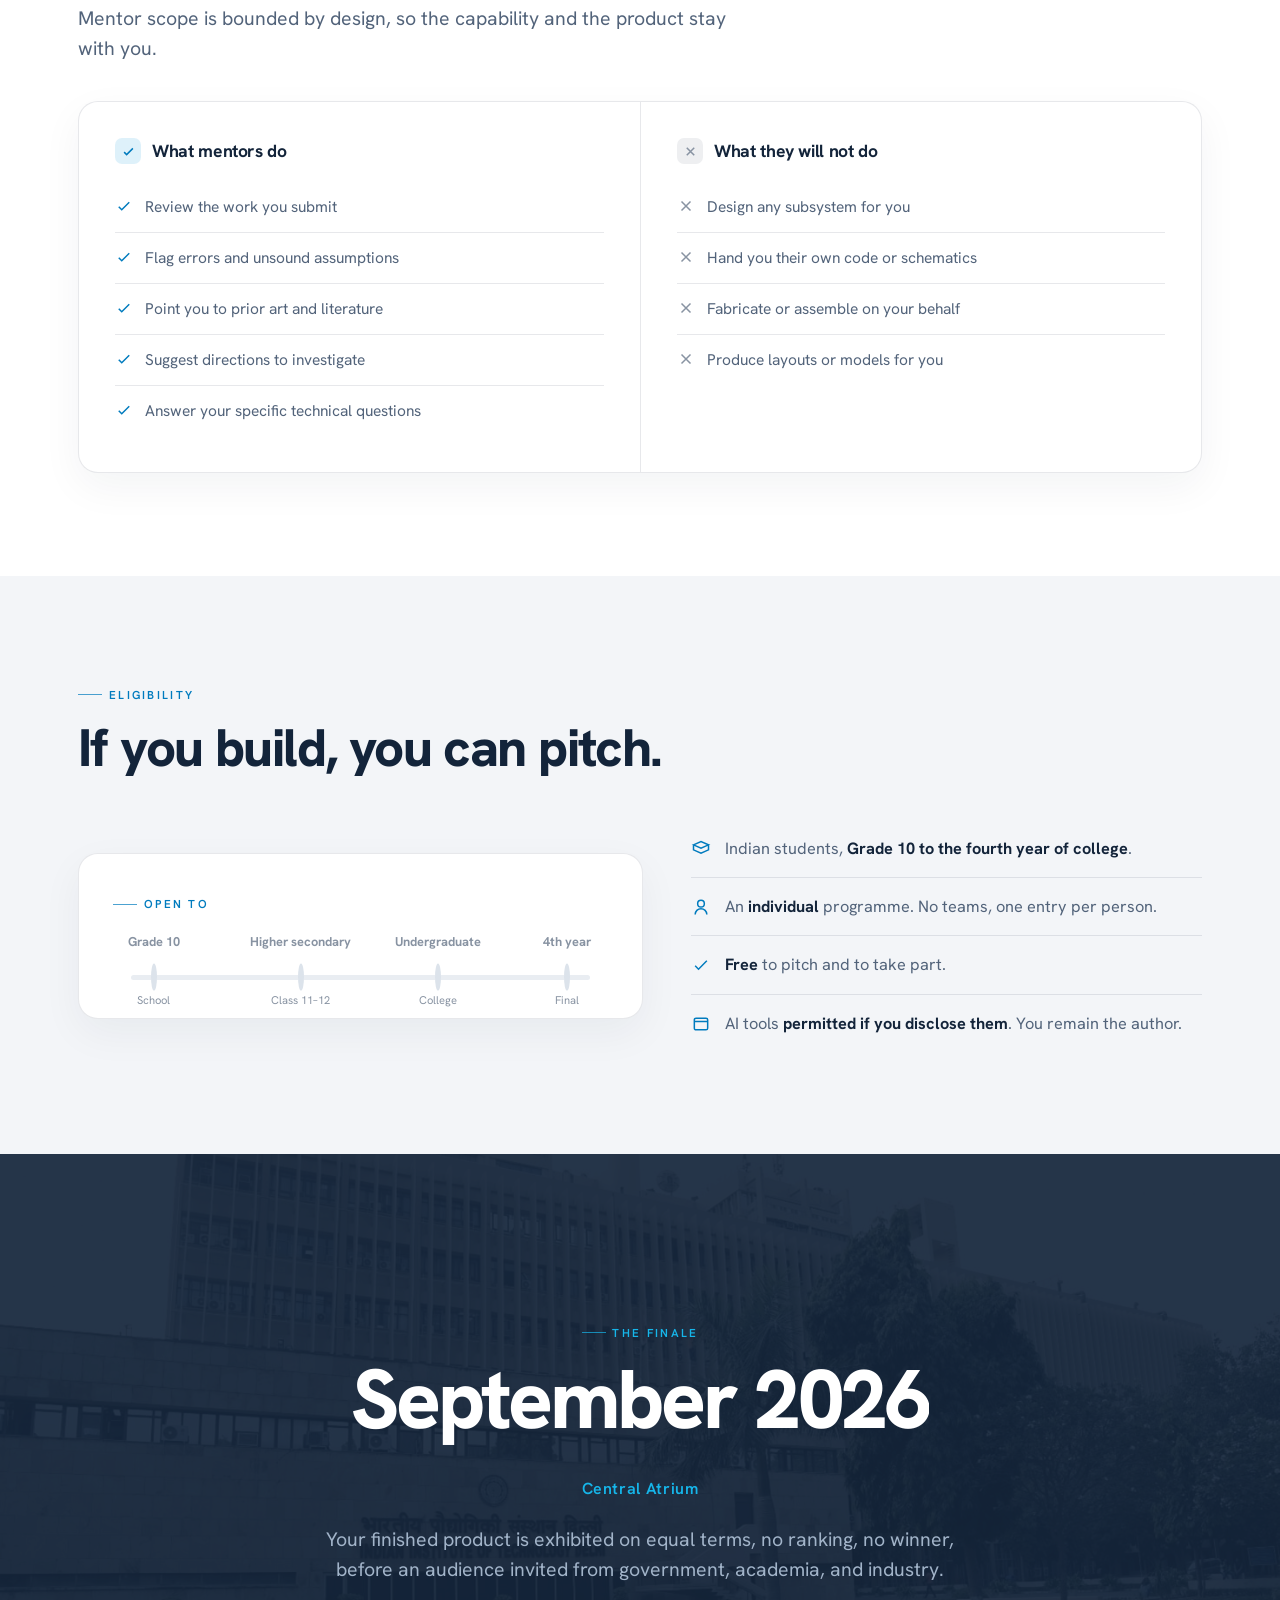
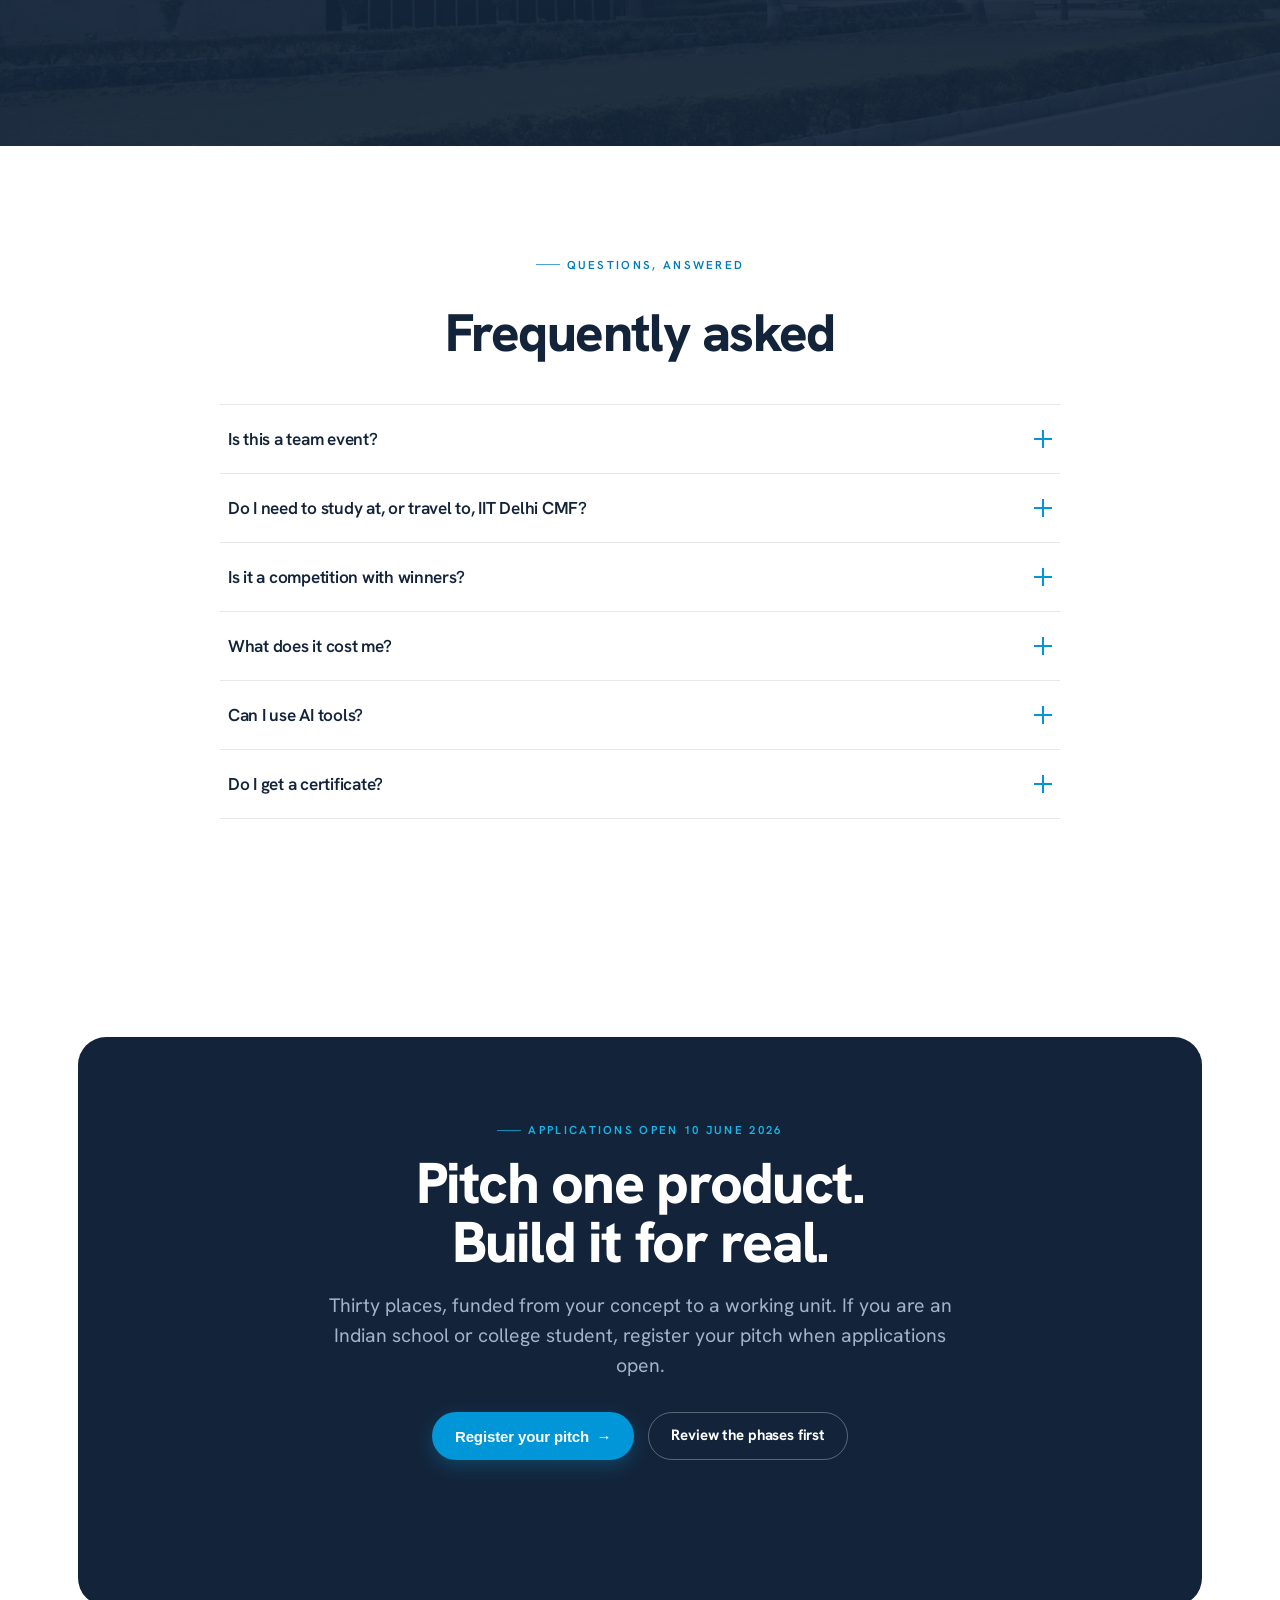
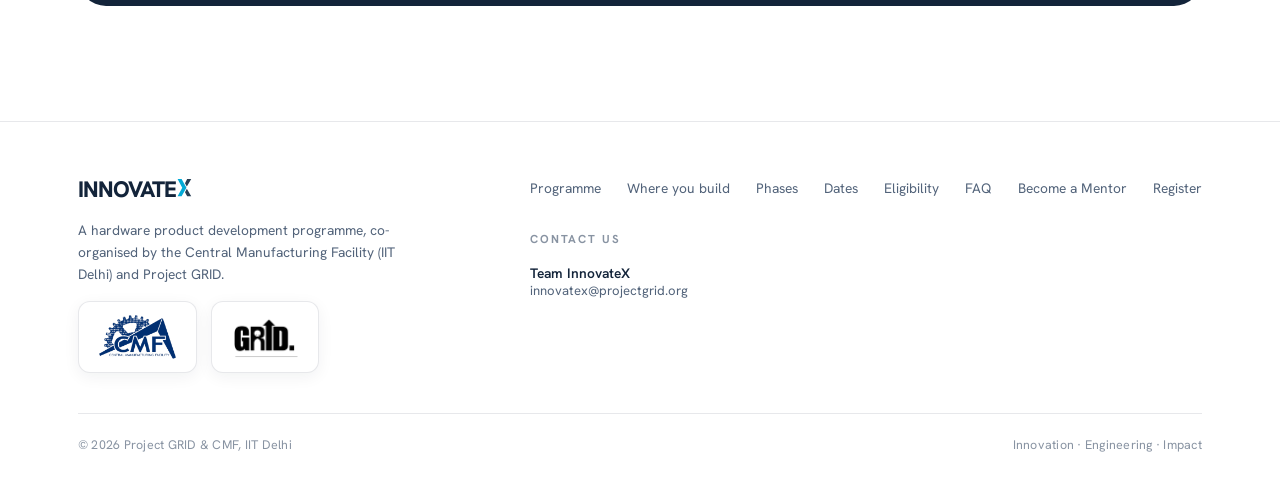
==== commit 710772aa: "Fix Event structured data: add missing location fields" ====
--- a/index.html
+++ b/index.html
@@ -560,7 +560,8 @@
           "description": "Registration opens; submit your product pitch.",
           "startDate": "2026-06-10",
           "eventAttendanceMode": "https://schema.org/OnlineEventAttendanceMode",
-          "eventStatus": "https://schema.org/EventScheduled"
+          "eventStatus": "https://schema.org/EventScheduled",
+          "location": { "@type": "VirtualLocation", "url": "https://innovatex.projectgrid.org/" }
         },
         {
           "@type": "Event",
@@ -578,7 +579,8 @@
           "description": "Last day to submit your pitch for the 2026 cohort.",
           "startDate": "2026-06-30",
           "eventAttendanceMode": "https://schema.org/OnlineEventAttendanceMode",
-          "eventStatus": "https://schema.org/EventScheduled"
+          "eventStatus": "https://schema.org/EventScheduled",
+          "location": { "@type": "VirtualLocation", "url": "https://innovatex.projectgrid.org/" }
         },
         {
           "@type": "Event",
@@ -587,7 +589,8 @@
           "startDate": "2026-07-05",
           "endDate": "2026-09-30",
           "eventAttendanceMode": "https://schema.org/MixedEventAttendanceMode",
-          "eventStatus": "https://schema.org/EventScheduled"
+          "eventStatus": "https://schema.org/EventScheduled",
+          "location": { "@type": "Place", "name": "IIT Delhi Central Manufacturing Facility", "address": { "@type": "PostalAddress", "streetAddress": "IIT Delhi, Hauz Khas", "addressLocality": "New Delhi", "postalCode": "110016", "addressCountry": "IN" } }
         },
         {
           "@type": "Event",
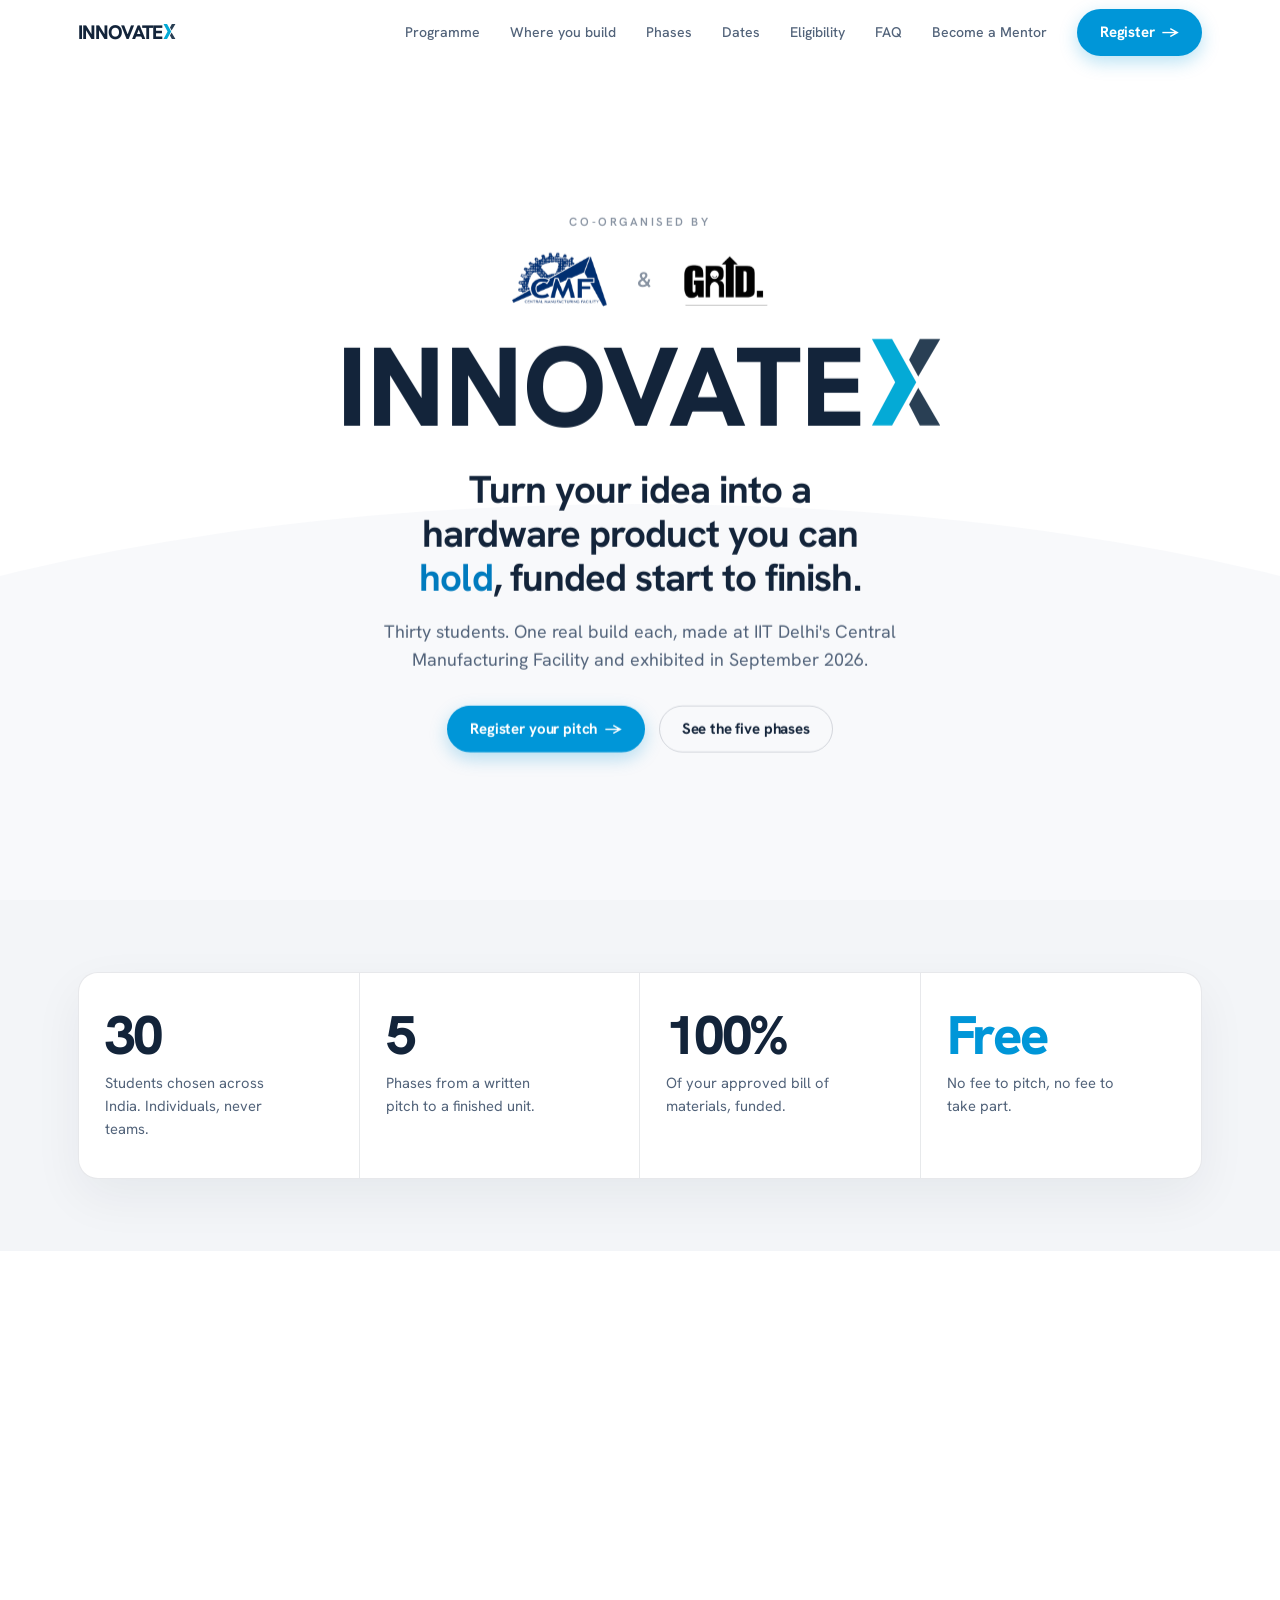
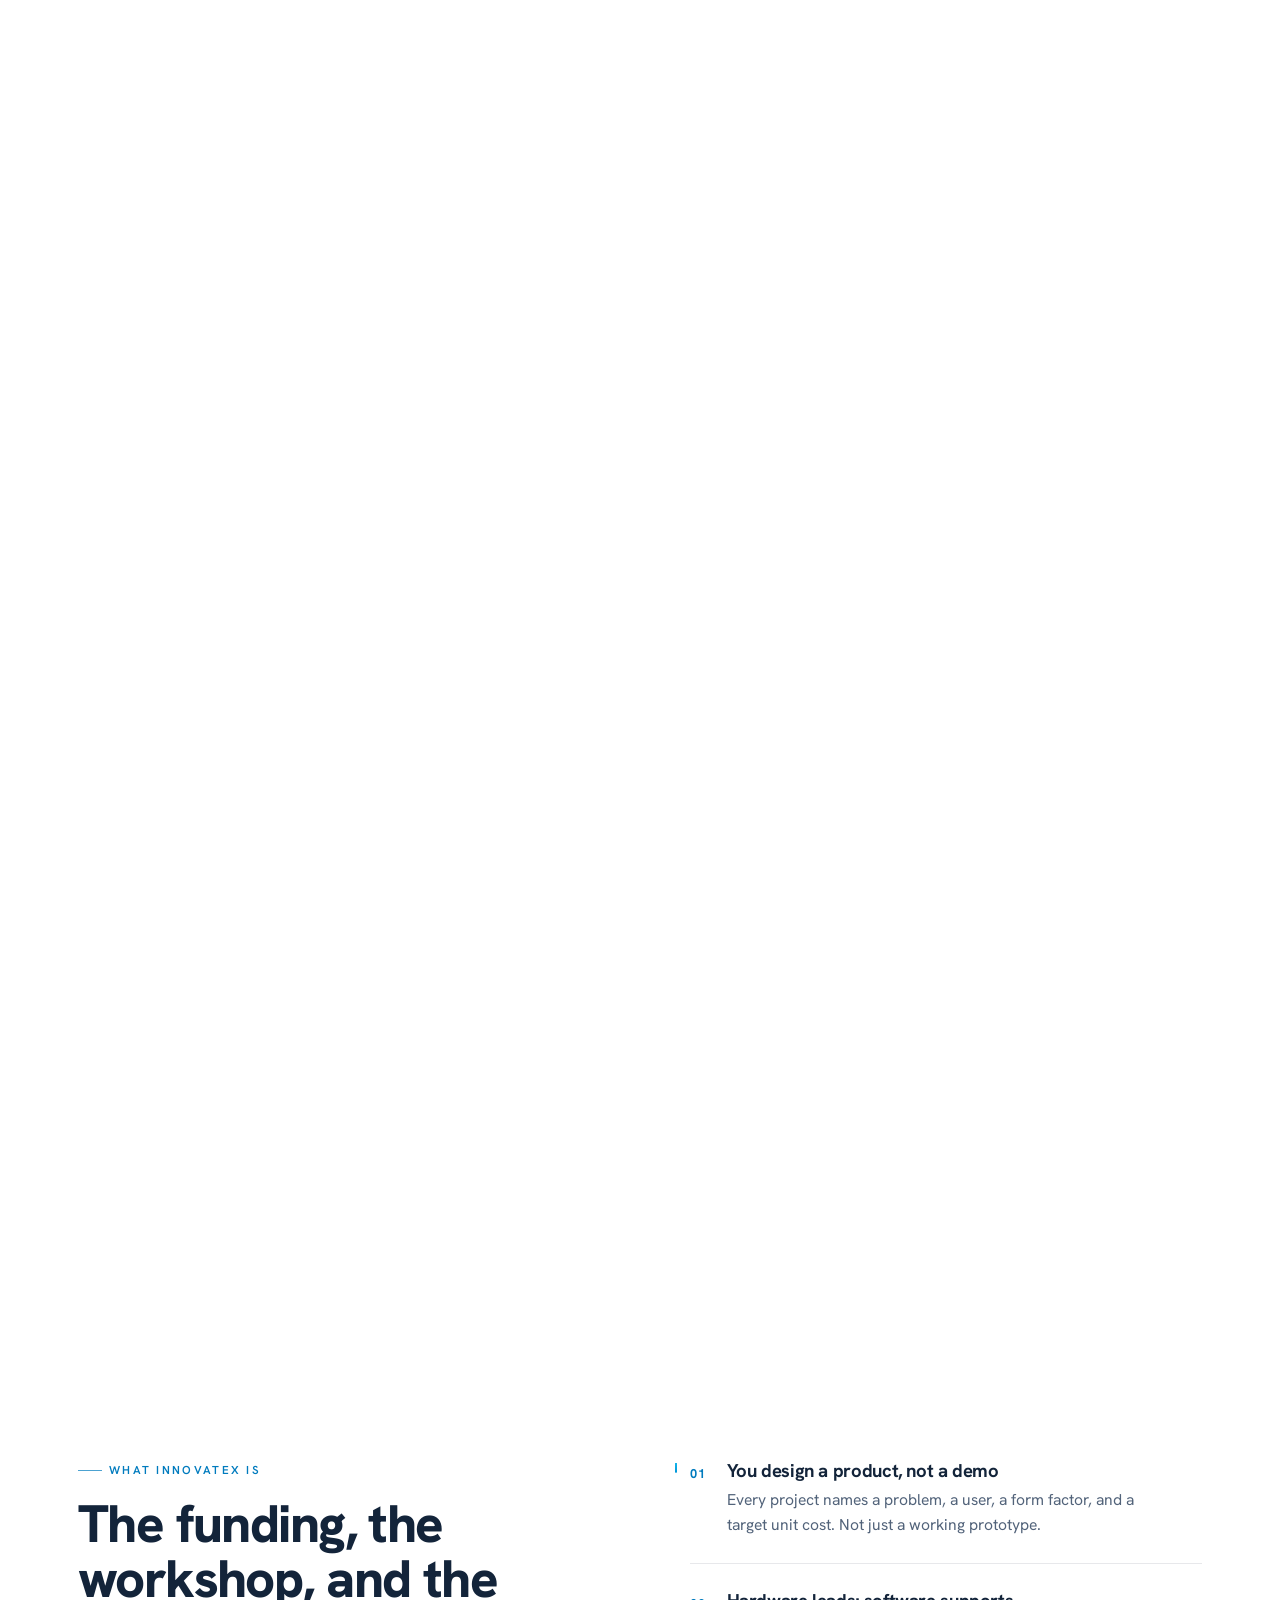
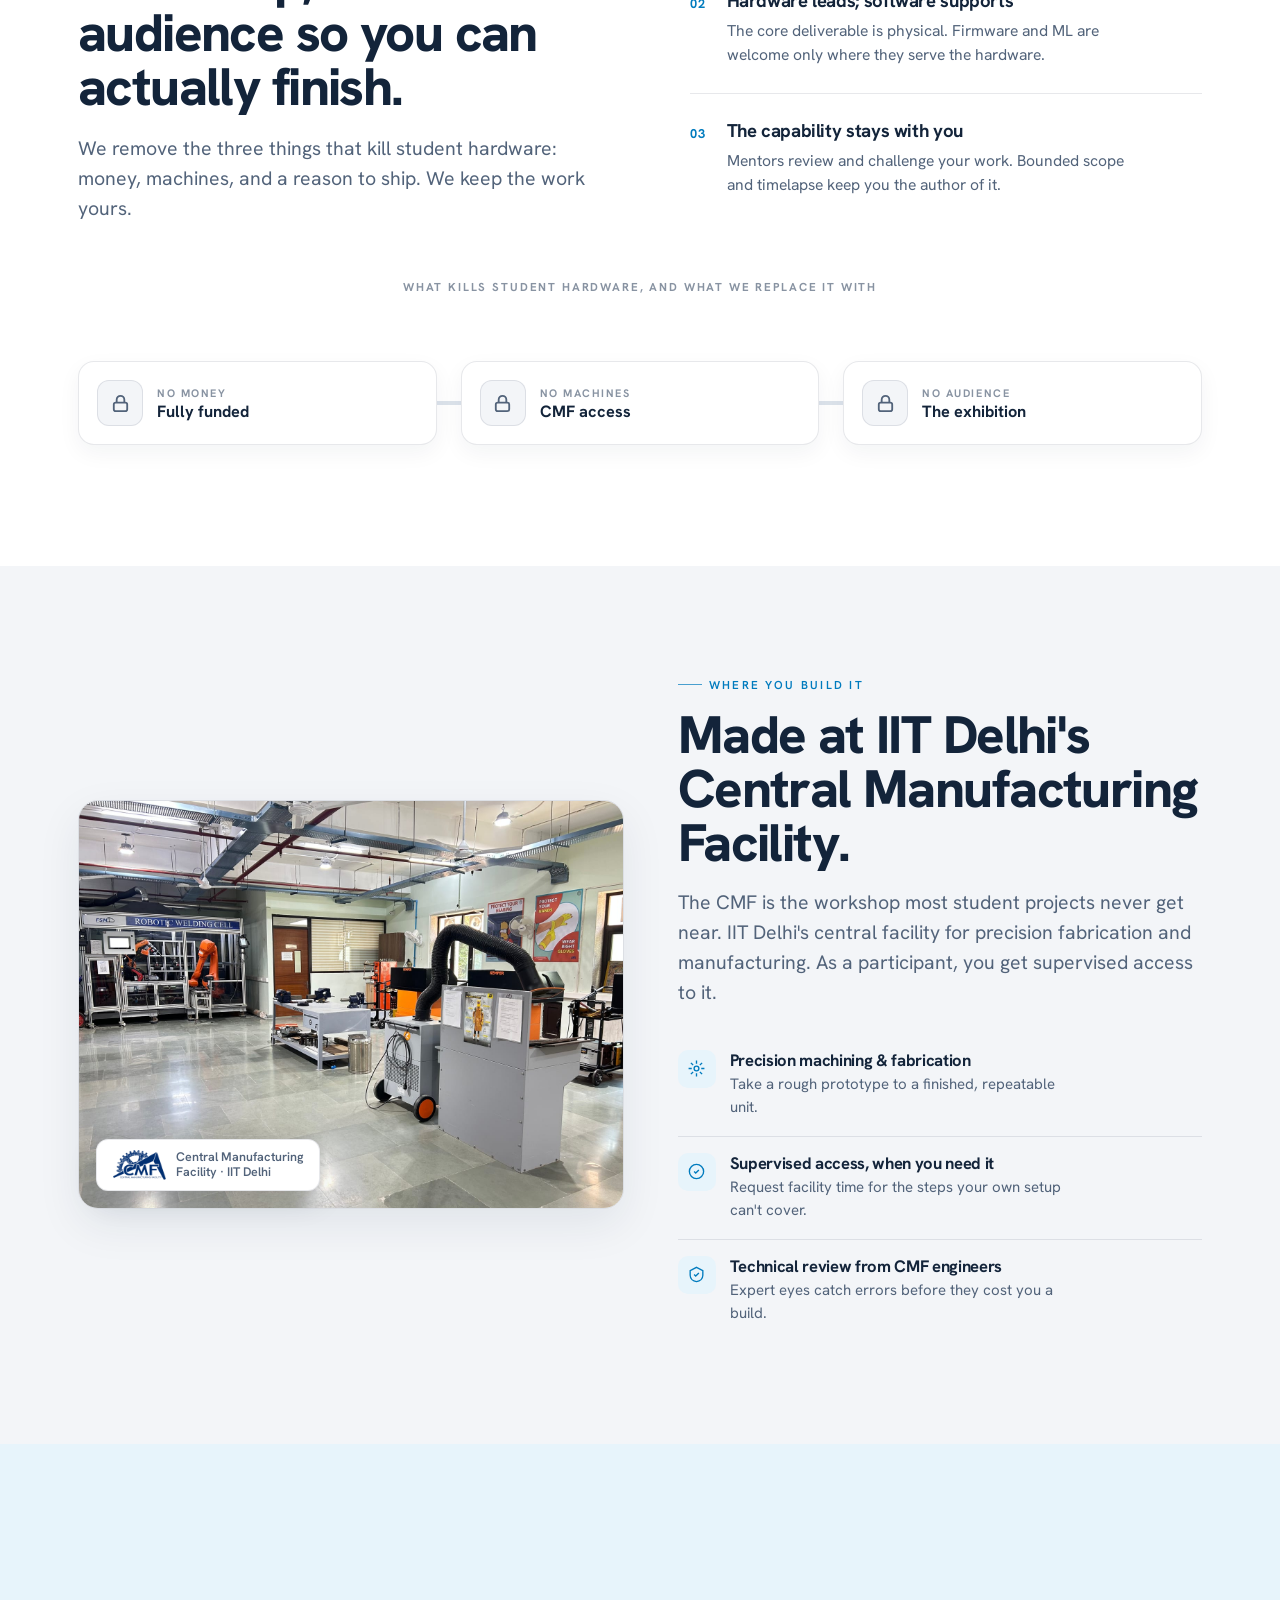
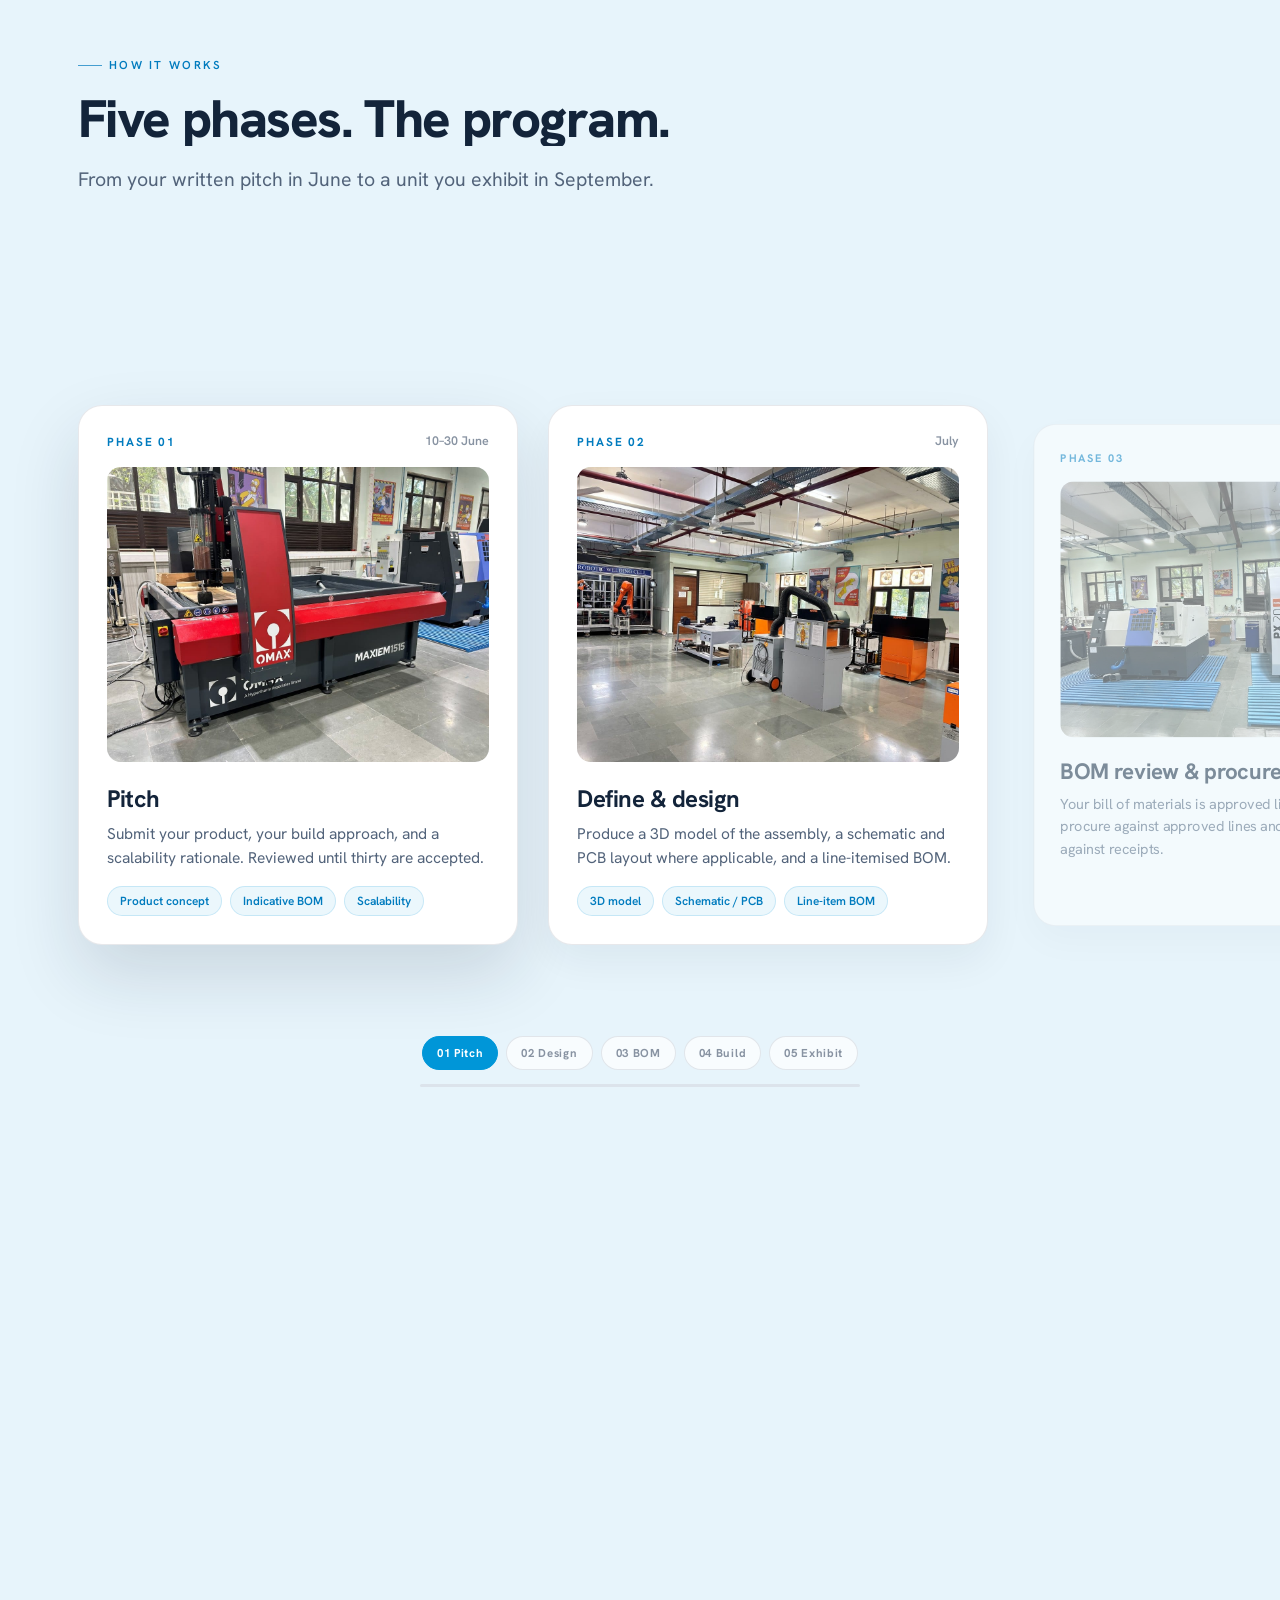
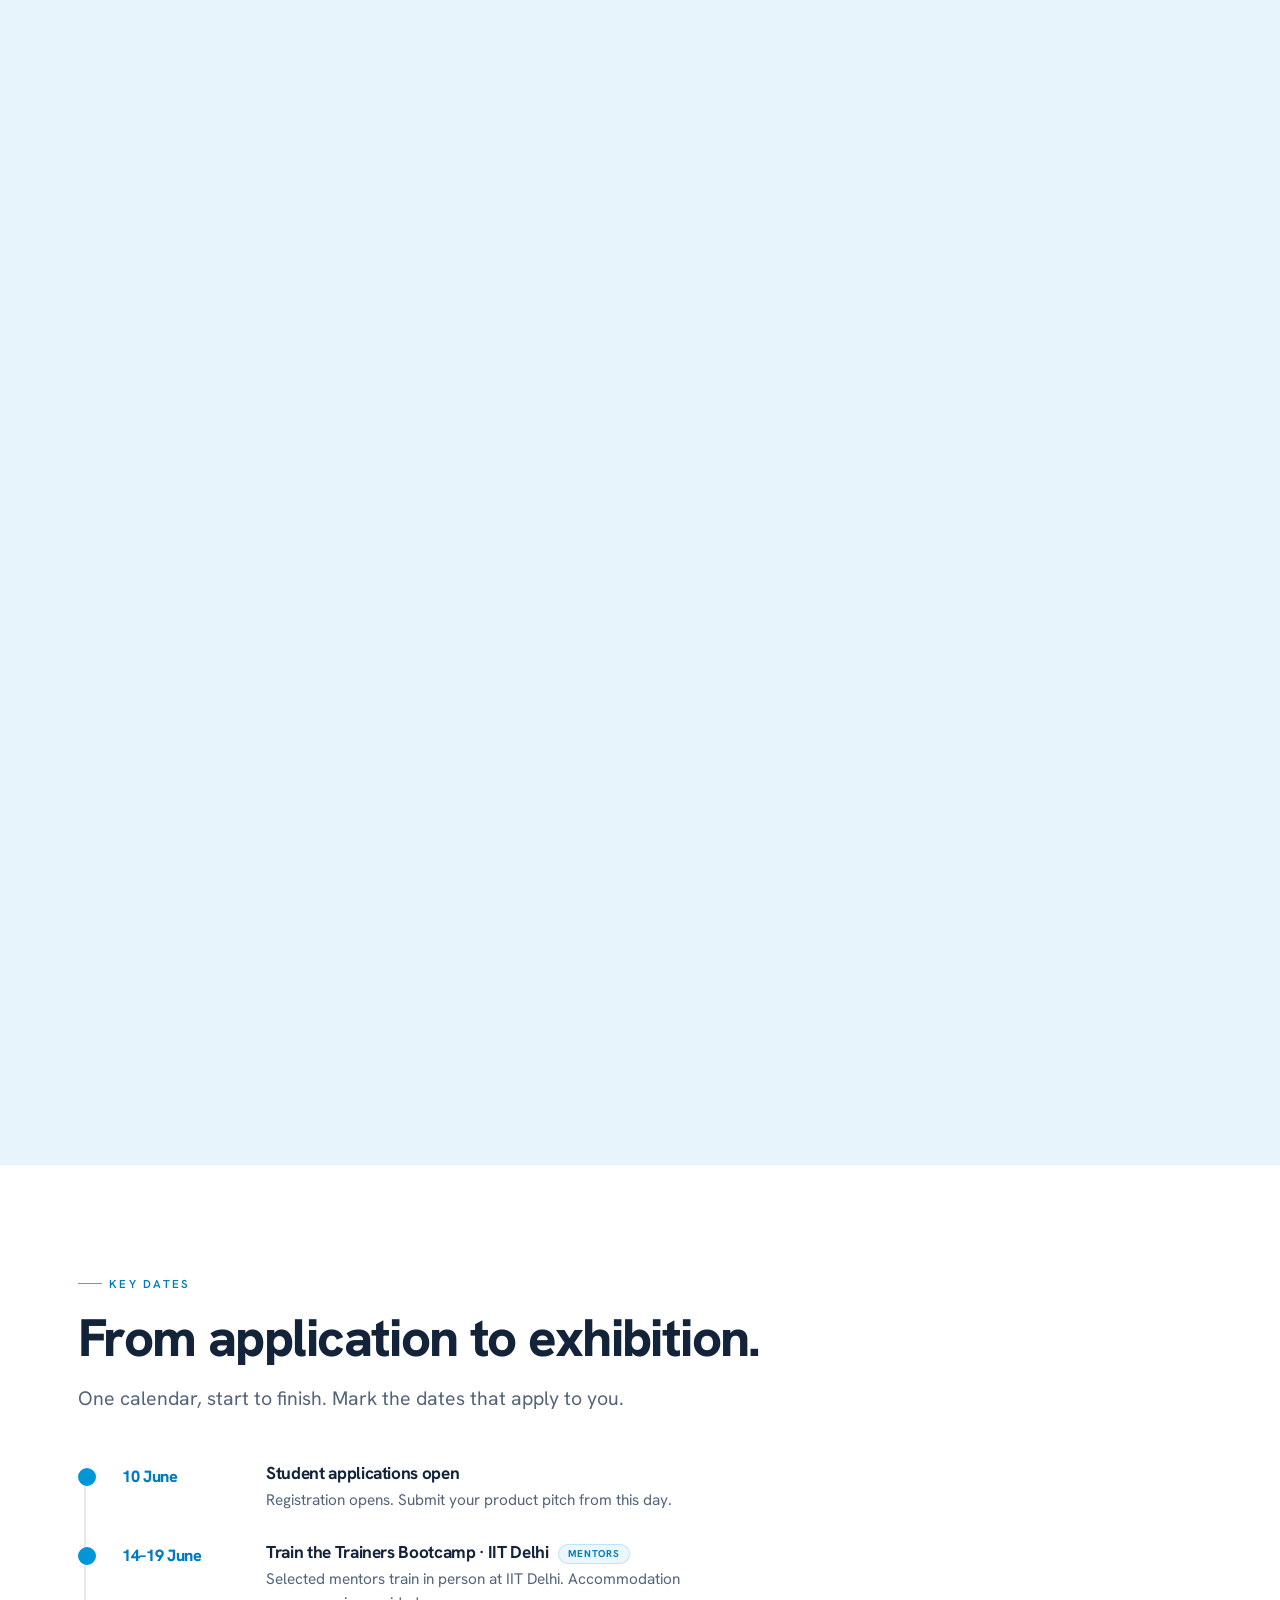
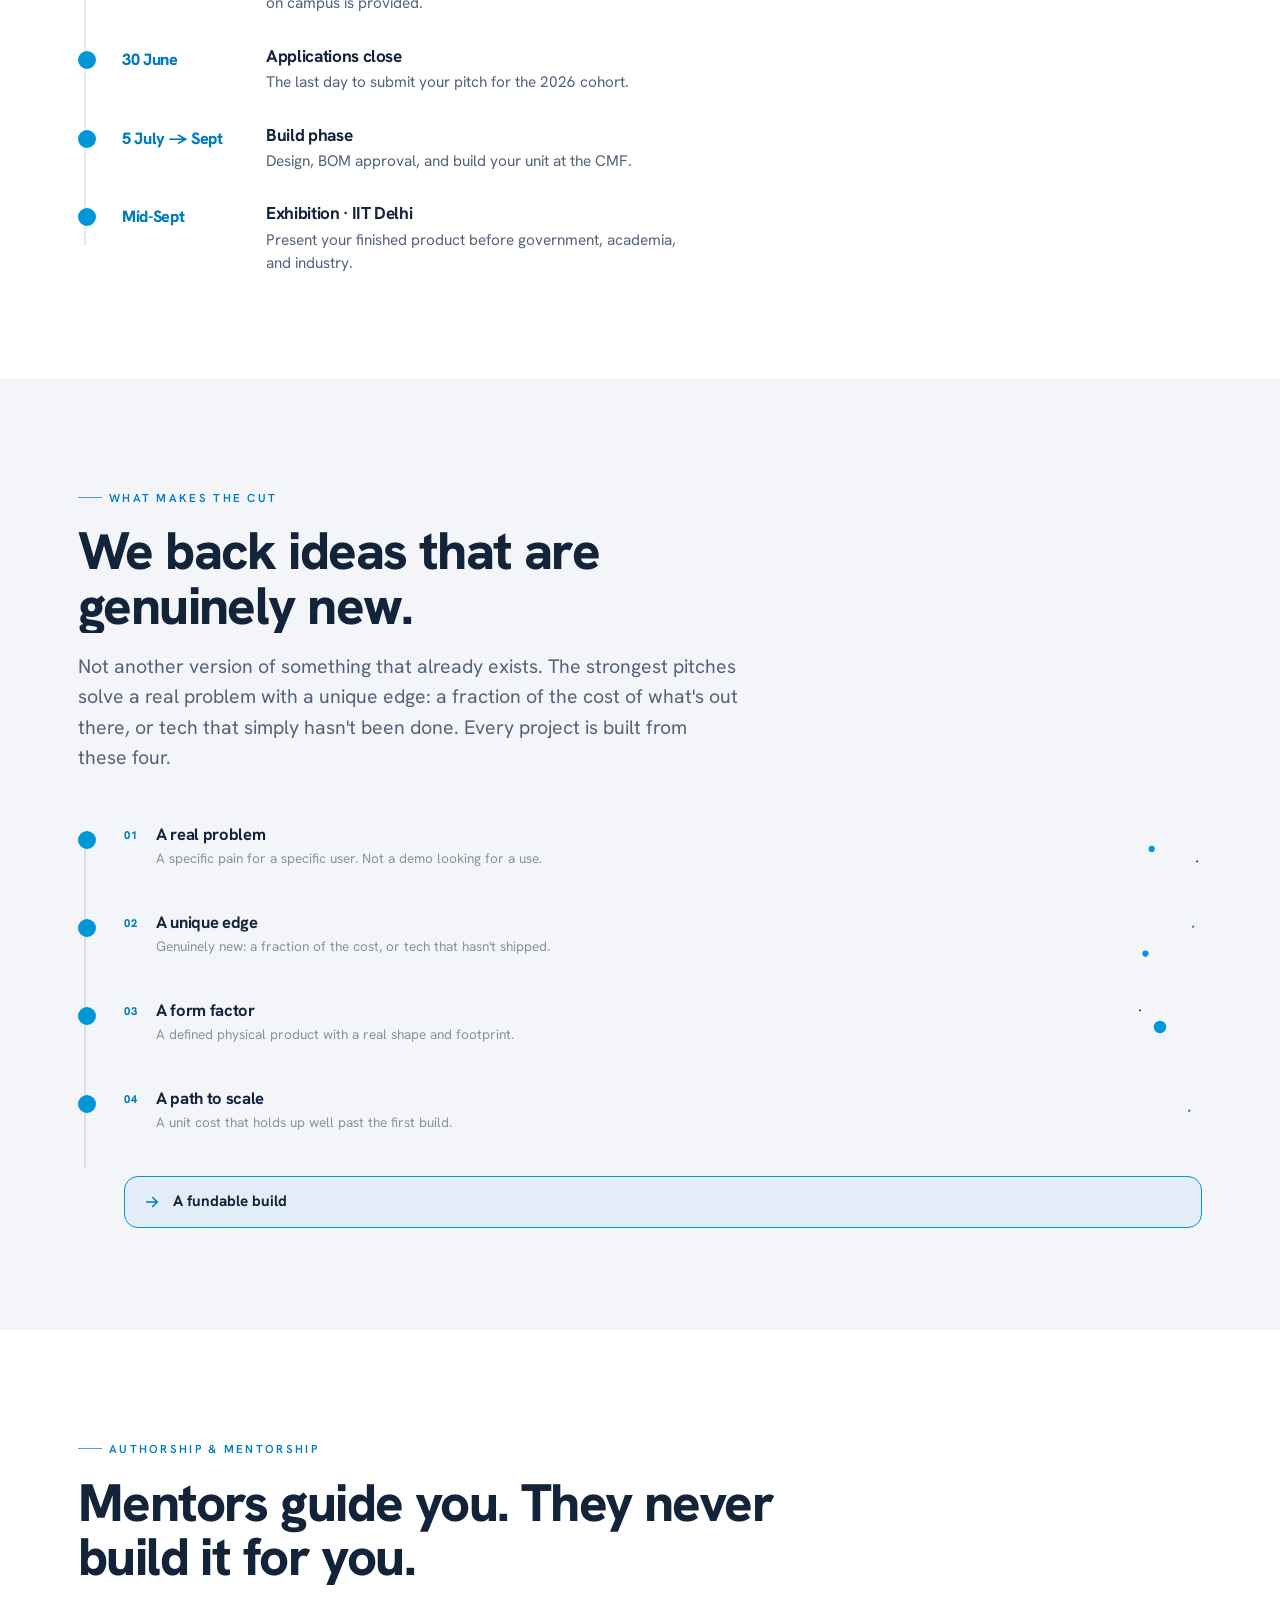
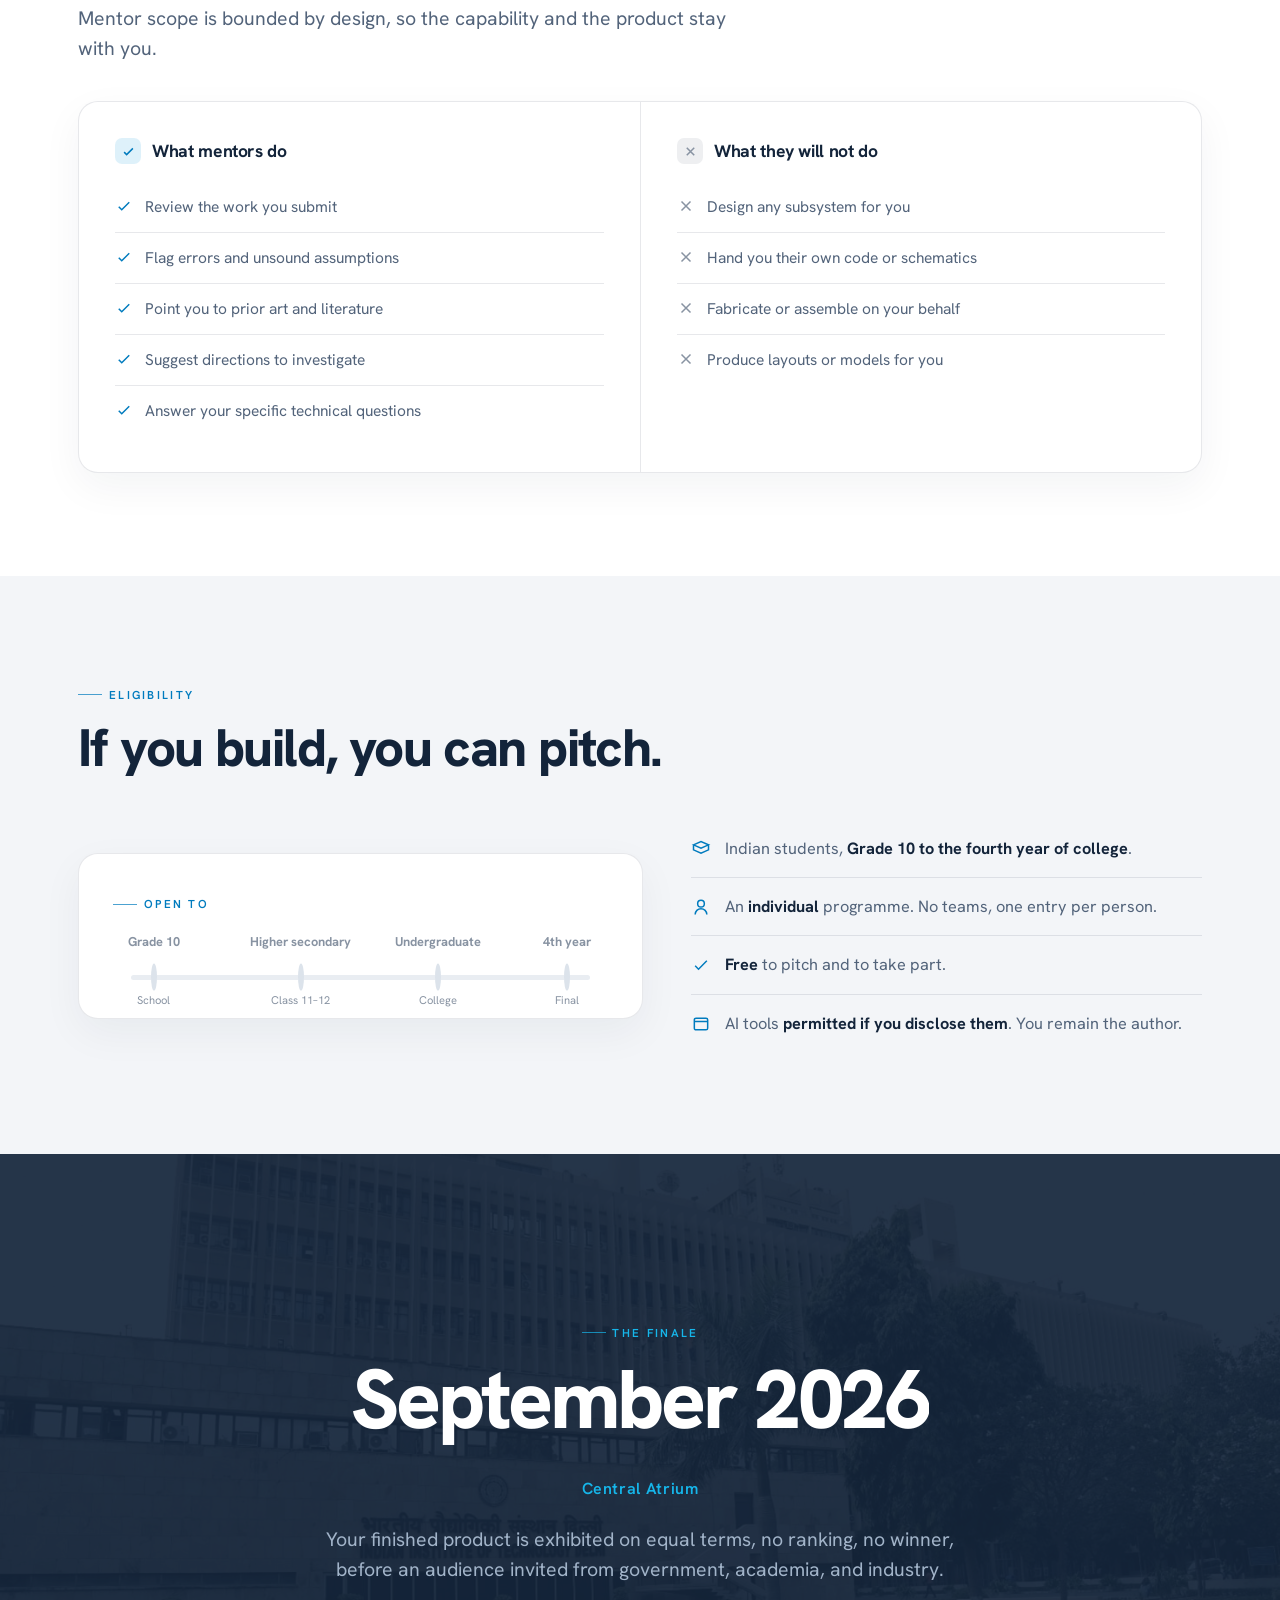
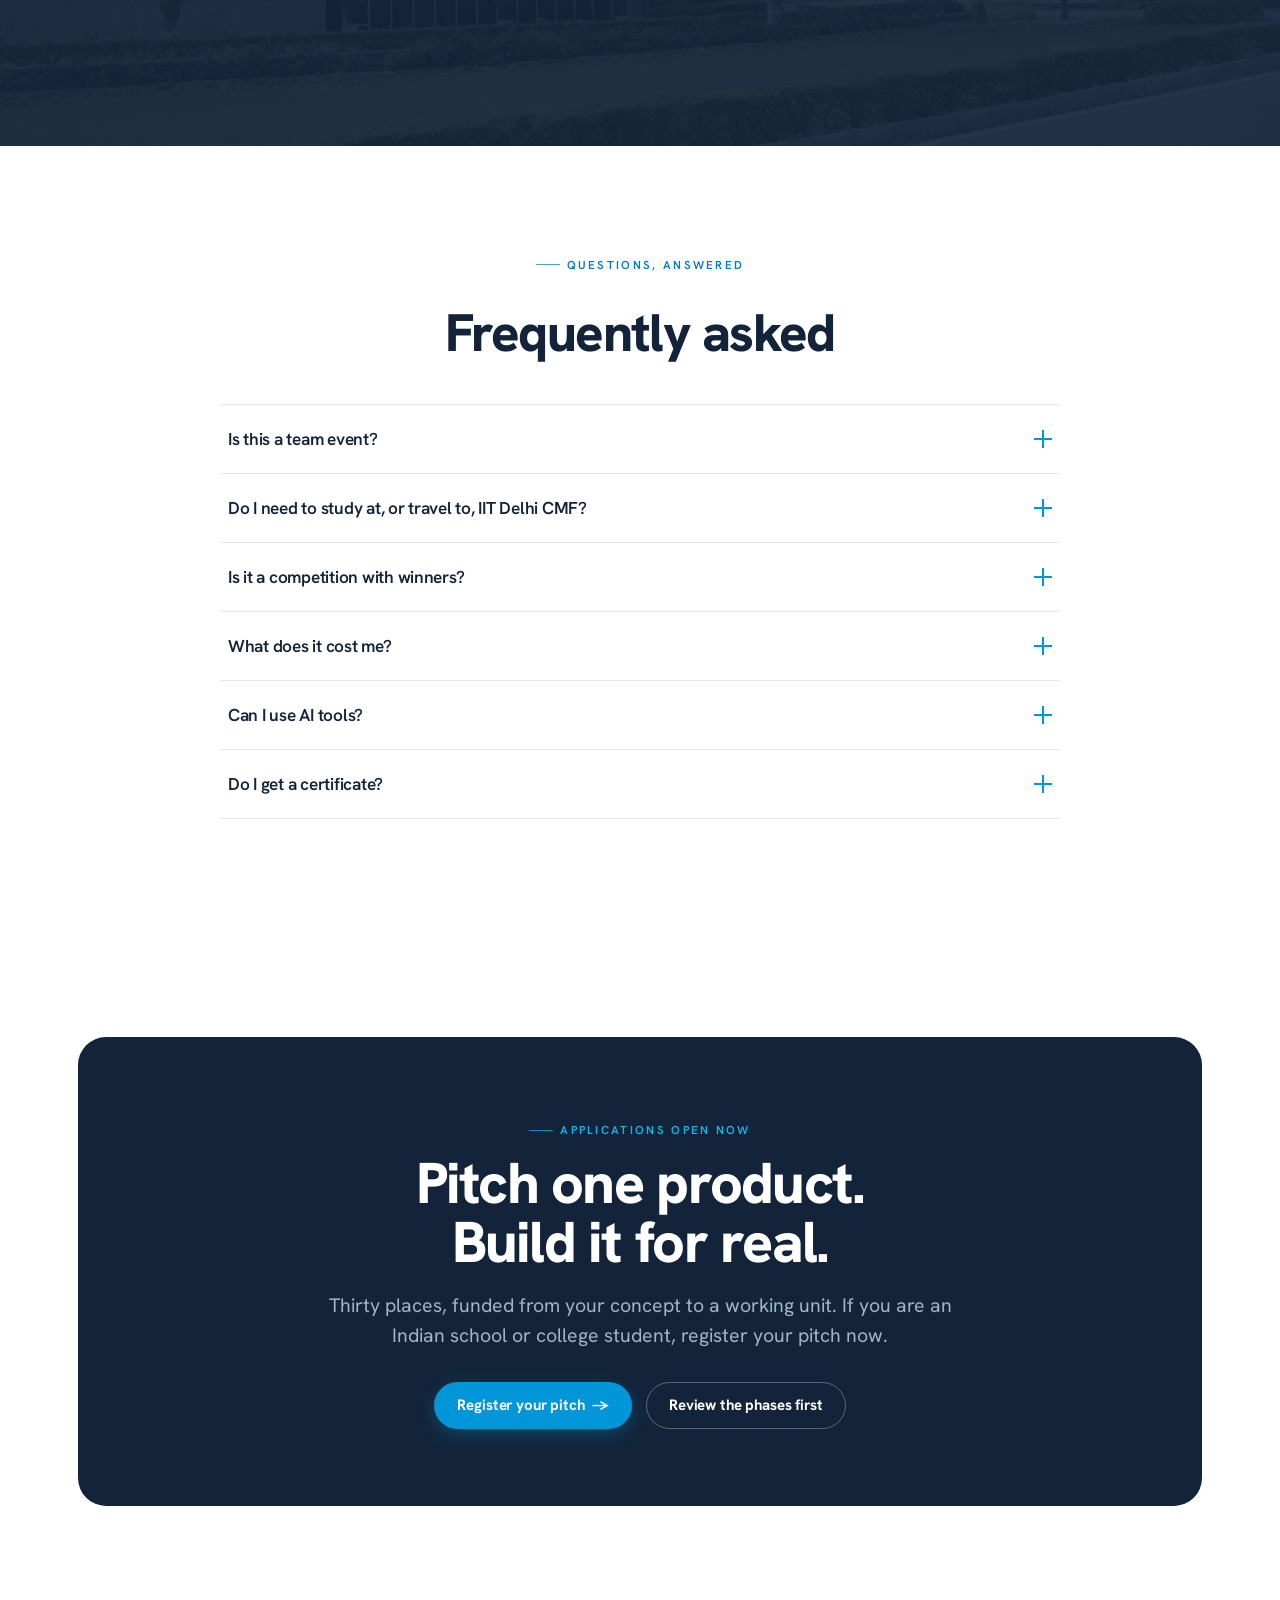
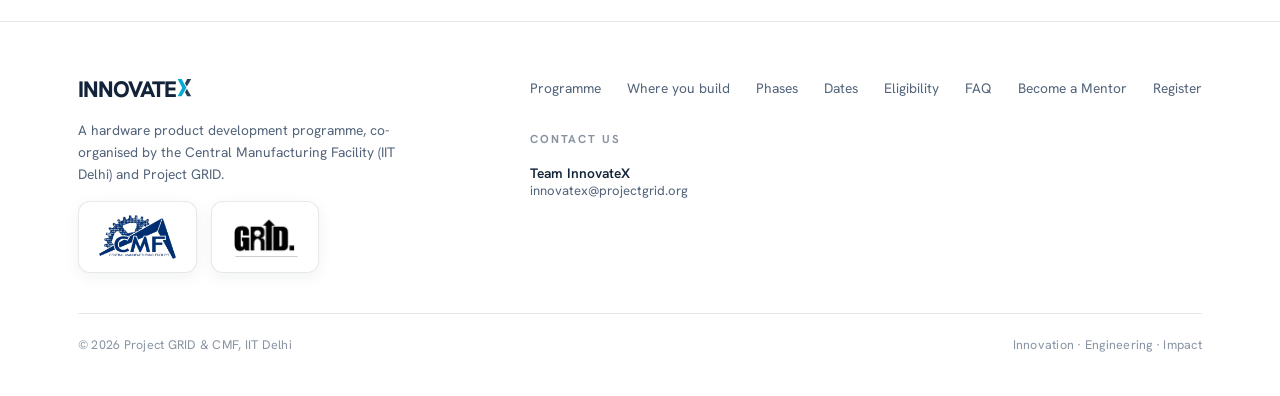
==== commit 0c2f8941: "Open student & mentor registrations; unify contact to innovatex@projectgrid.org - Replace "starts so" ====
--- a/index.html
+++ b/index.html
@@ -1018,14 +1018,13 @@
 <section id="register" class="cta s-paper">
   <div class="wrap">
     <div class="cta-card reveal">
-      <span class="eyebrow">Applications open 10 June 2026</span>
+      <span class="eyebrow">Applications open now</span>
       <h2>Pitch one product. Build it for real.</h2>
-      <p class="lead">Thirty places, funded from your concept to a working unit. If you are an Indian school or college student, register your pitch when applications open.</p>
+      <p class="lead">Thirty places, funded from your concept to a working unit. If you are an Indian school or college student, register your pitch now.</p>
       <div class="hero-cta">
-        <button type="button" class="btn btn-primary" id="studentRegBtn" aria-describedby="regNotice">Register your pitch <span class="arr" aria-hidden="true">→</span></button>
+        <a class="btn btn-primary" href="https://forms.gle/cPoz5a9cCGTxWzts5" target="_blank" rel="noopener">Register your pitch <span class="arr" aria-hidden="true">→</span></a>
         <a class="btn btn-ghost" href="#process" style="color:#fff;border-color:rgba(255,255,255,.3)">Review the phases first</a>
       </div>
-      <p class="reg-notice" id="regNotice" role="status" hidden>Applications open <b>10 June 2026</b>. Stay tuned!</p>
     </div>
   </div>
 </section>
@@ -1075,9 +1074,6 @@
   document.querySelectorAll('.qa').forEach(function(qa){var b=qa.querySelector('button'),a=qa.querySelector('.ans');b.addEventListener('click',function(){var o=b.getAttribute('aria-expanded')==='true';b.setAttribute('aria-expanded',String(!o));a.style.maxHeight=o?'0px':(a.scrollHeight+'px');});});
 
   /* student registration not open yet: show "stay tuned" notice on click */
-  var srb=document.getElementById('studentRegBtn'),rn=document.getElementById('regNotice');
-  if(srb&&rn){srb.addEventListener('click',function(){rn.hidden=false;requestAnimationFrame(function(){rn.classList.add('show');});});}
-
   function instantCount(){document.querySelectorAll('[data-count]').forEach(function(el){el.textContent=el.getAttribute('data-count')+(el.getAttribute('data-suffix')||'');});}
 
   if(reduce||!hasGSAP){
